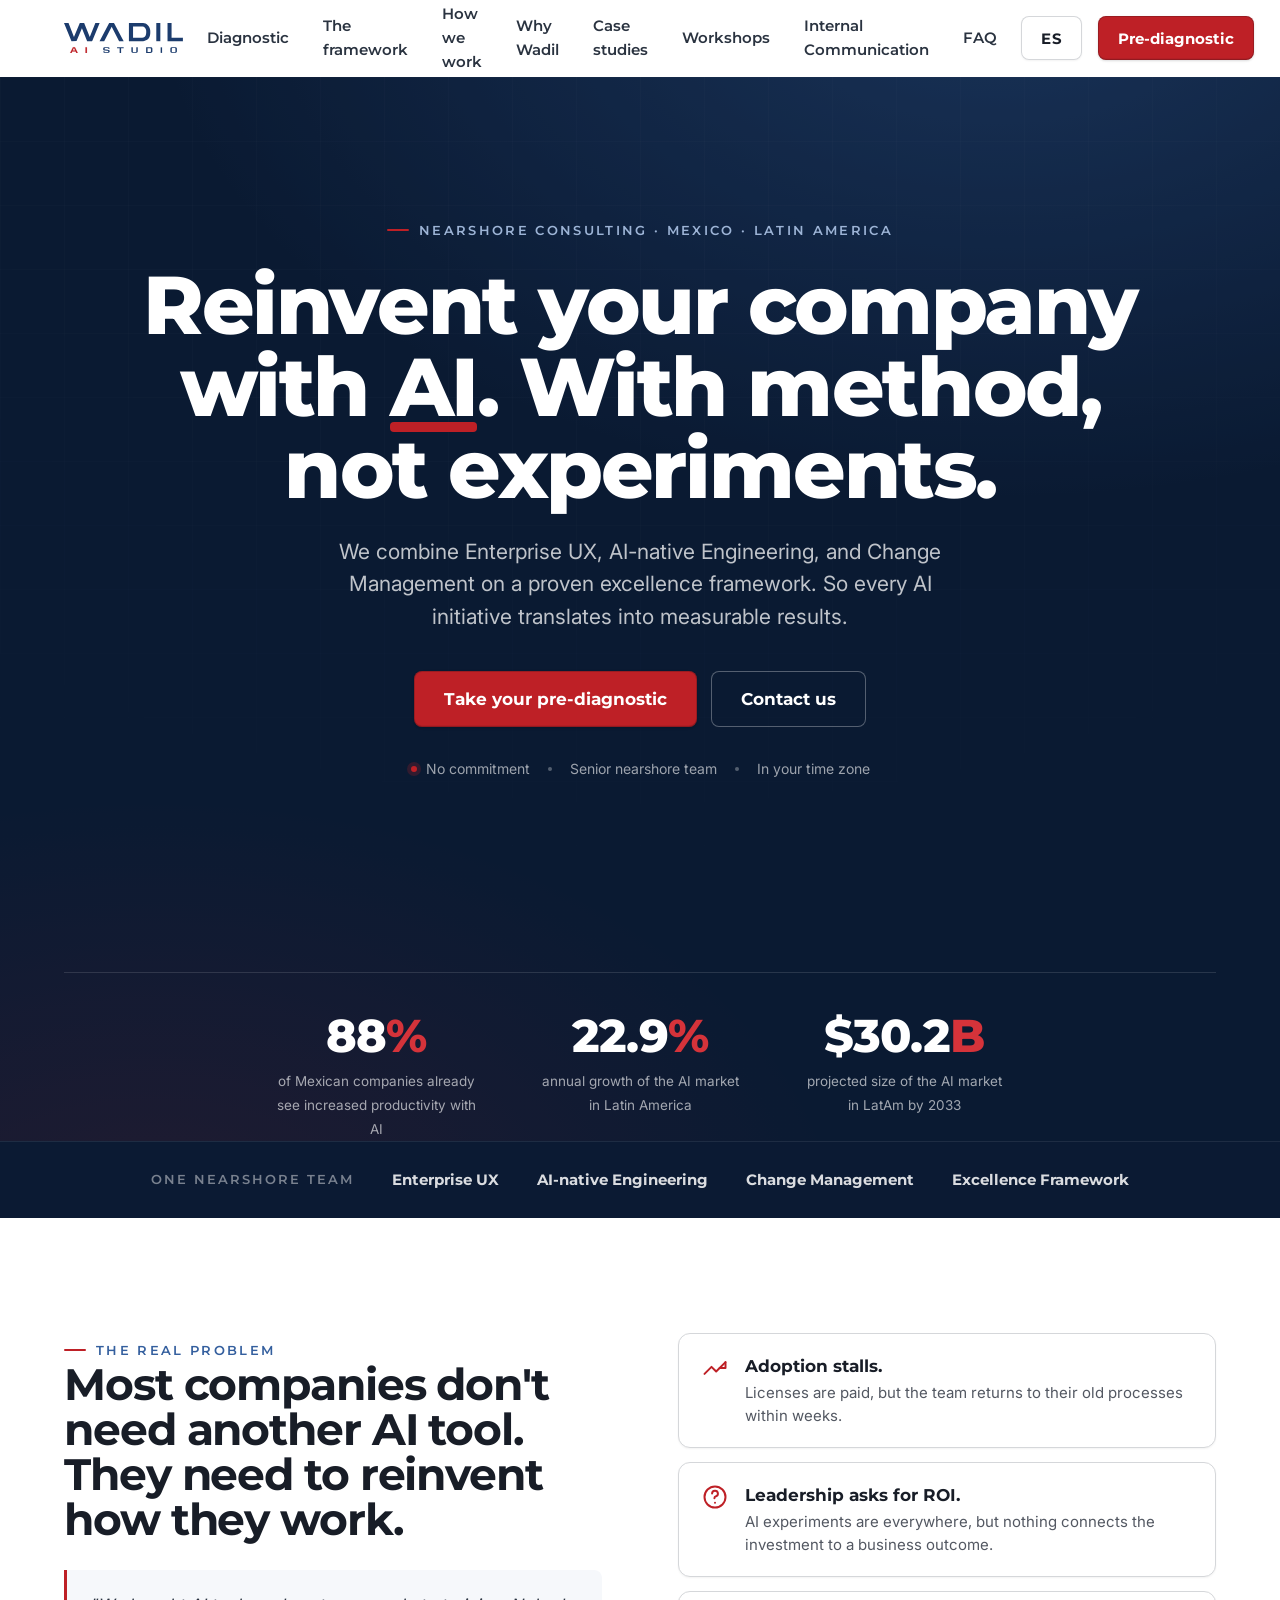
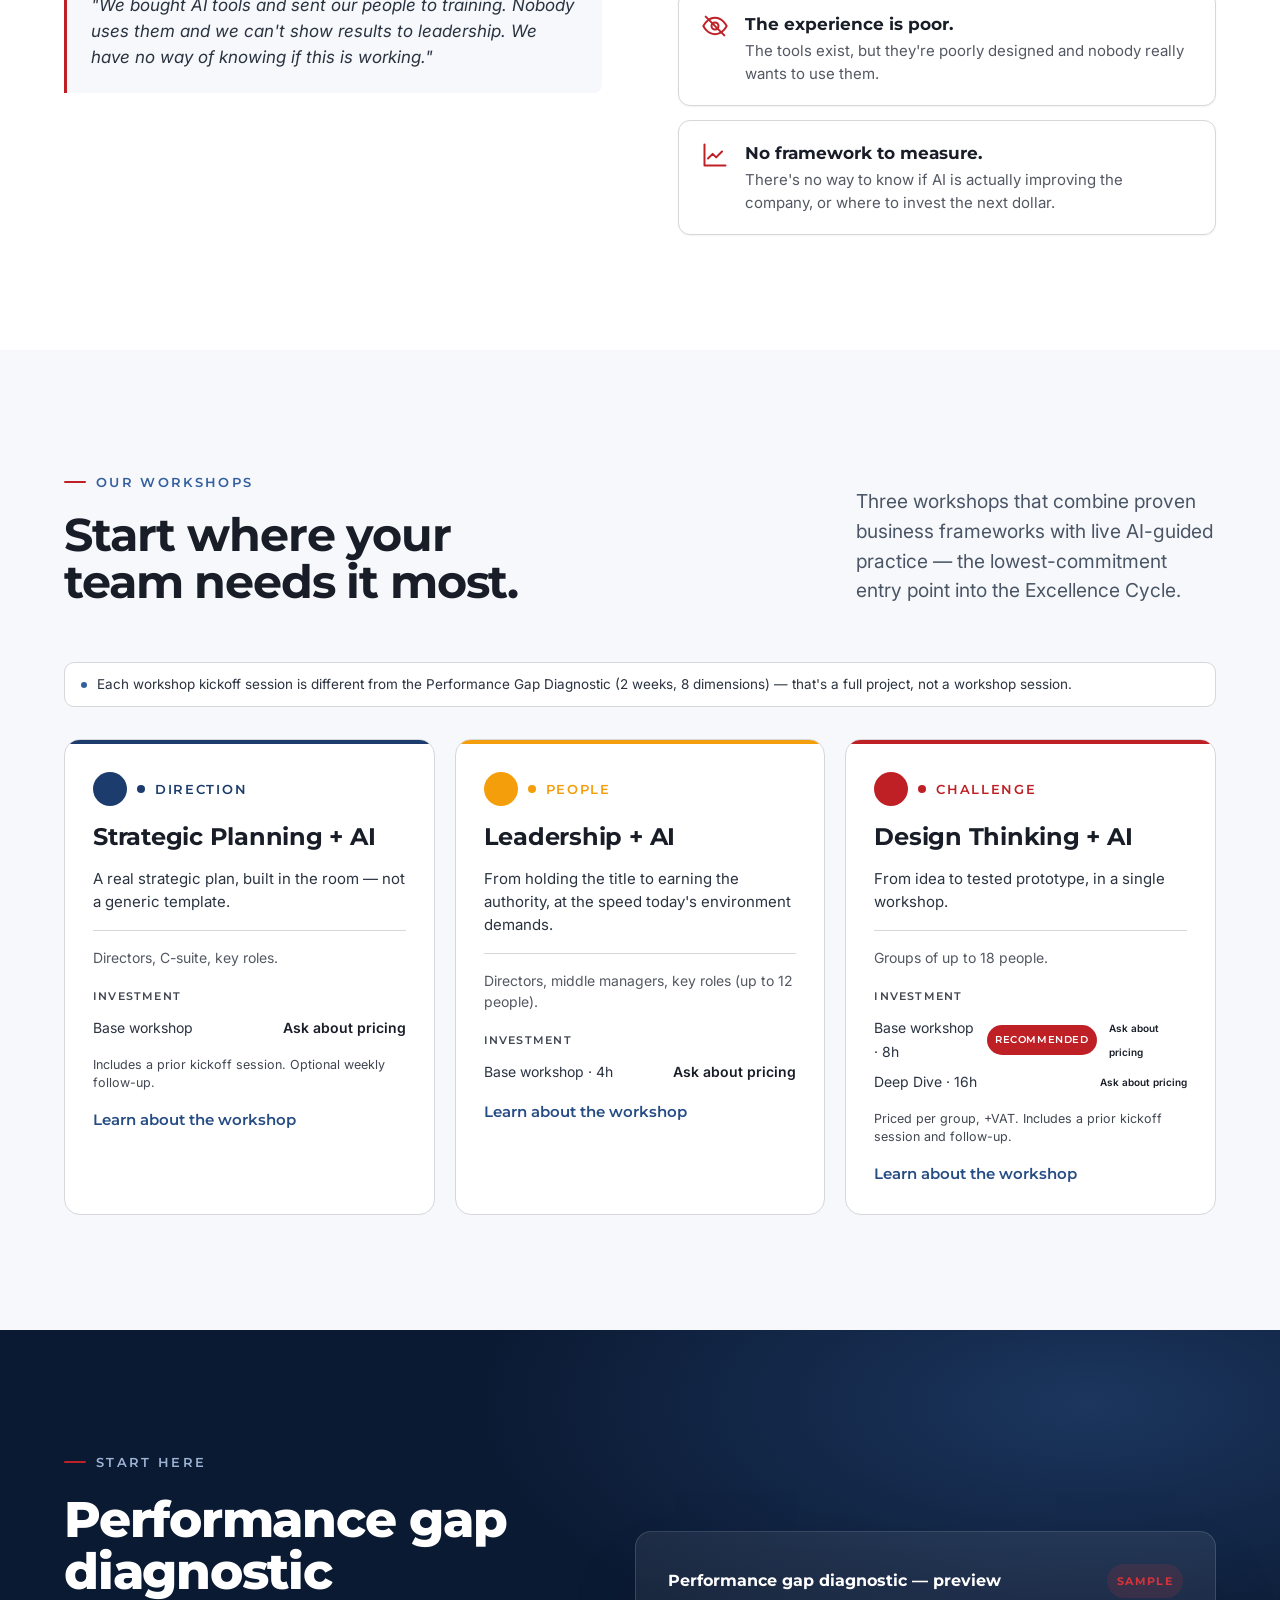
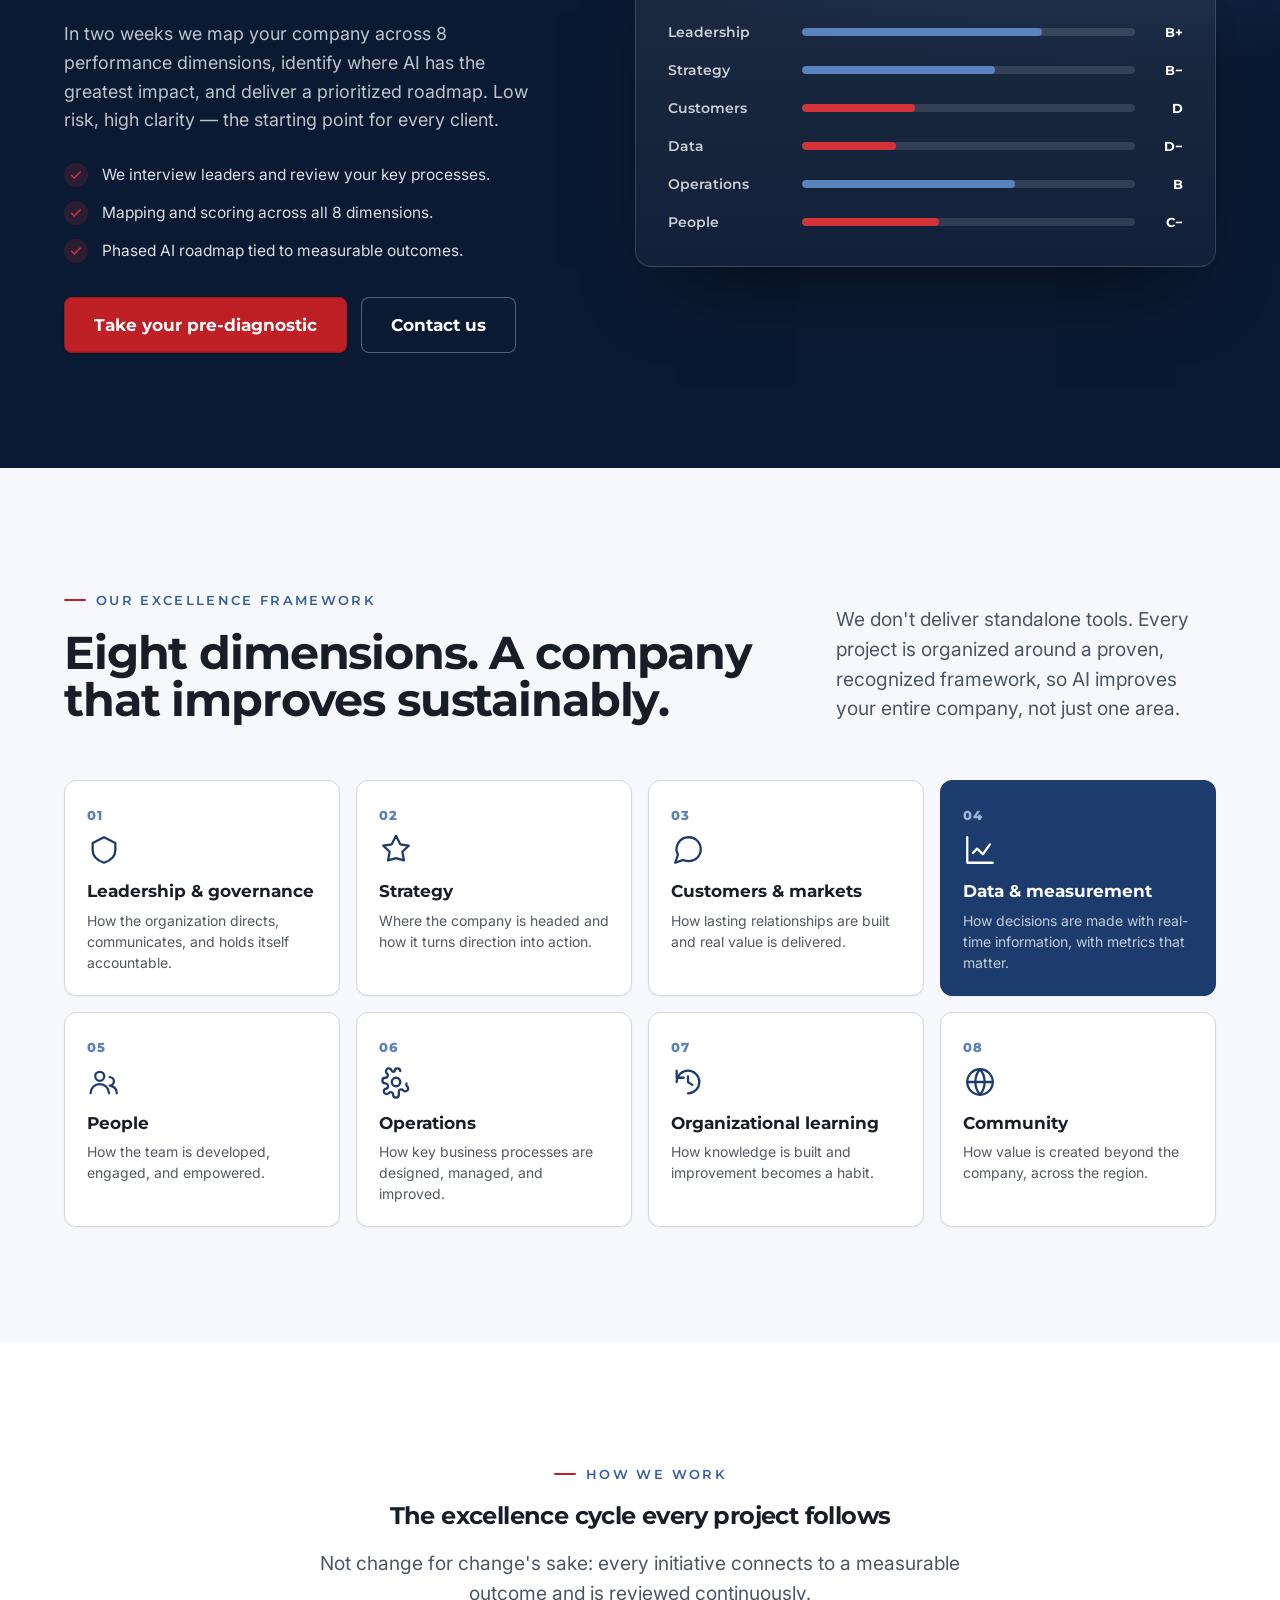
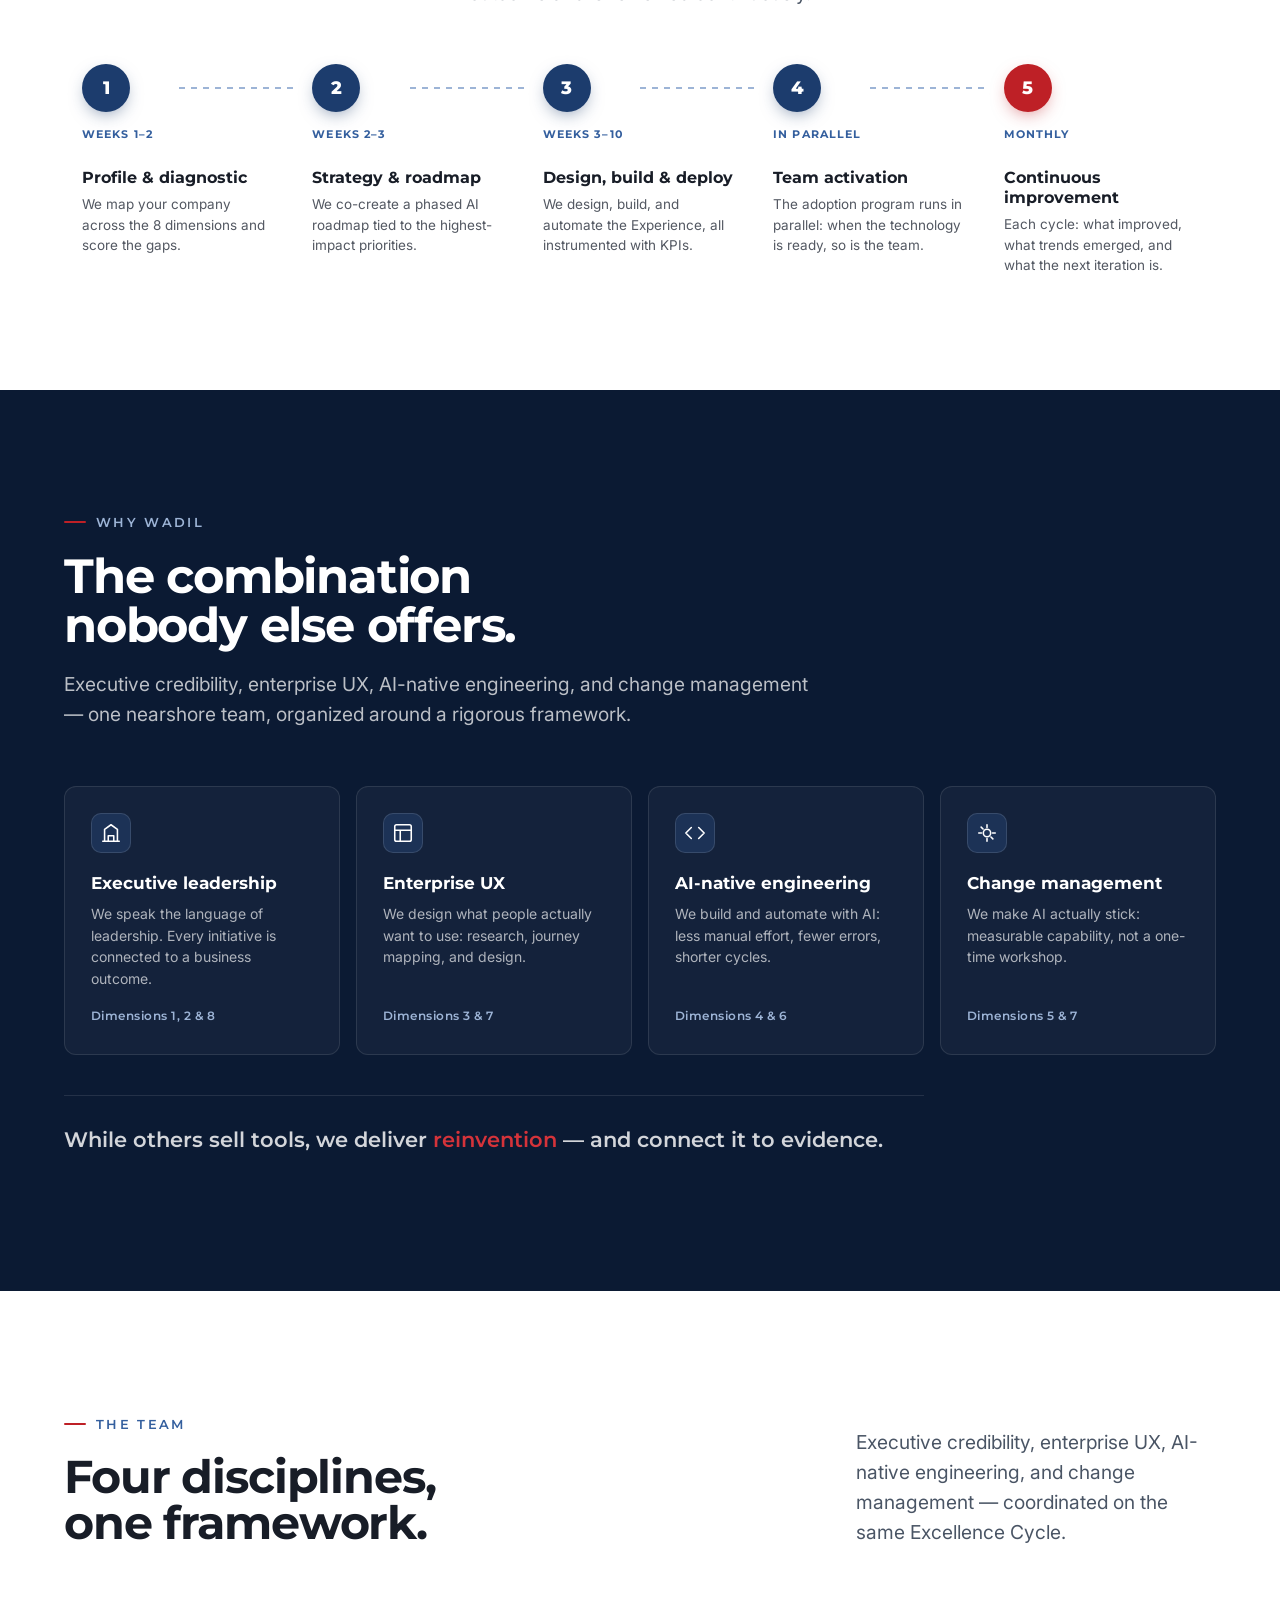
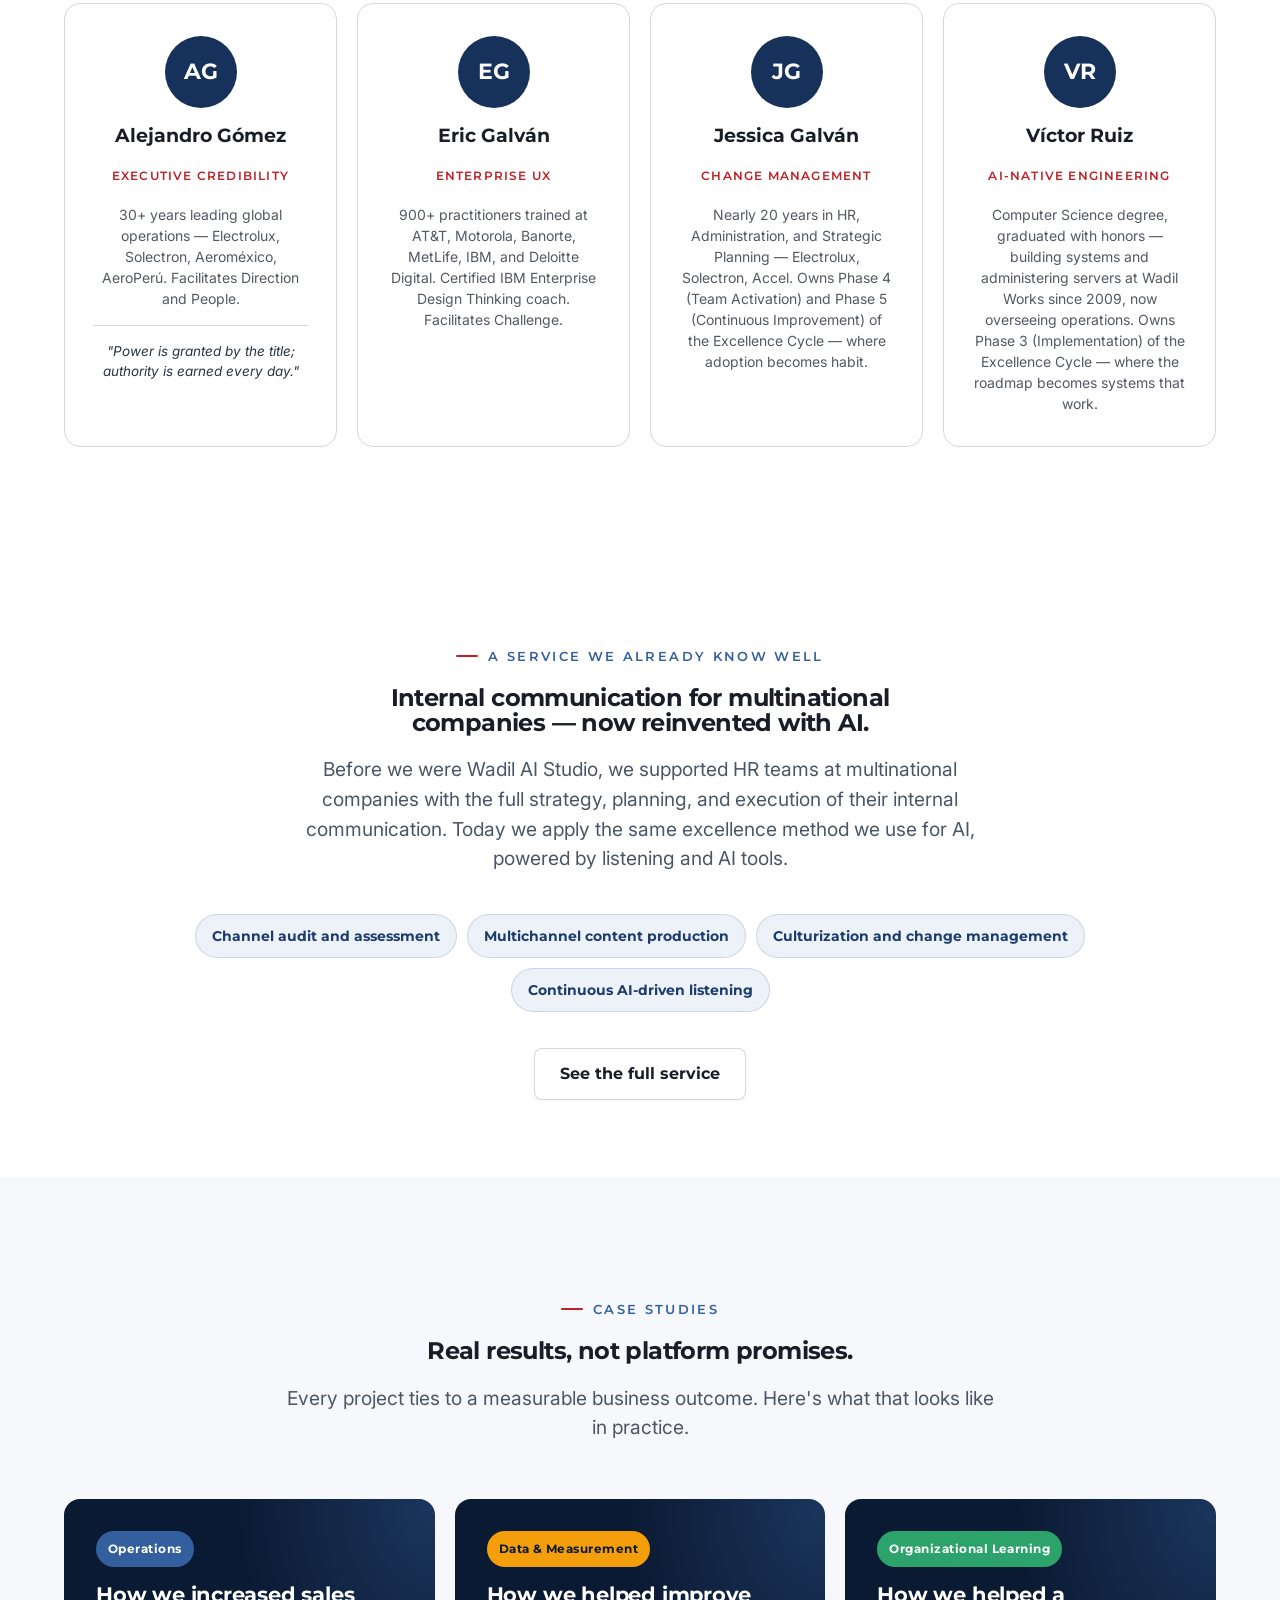
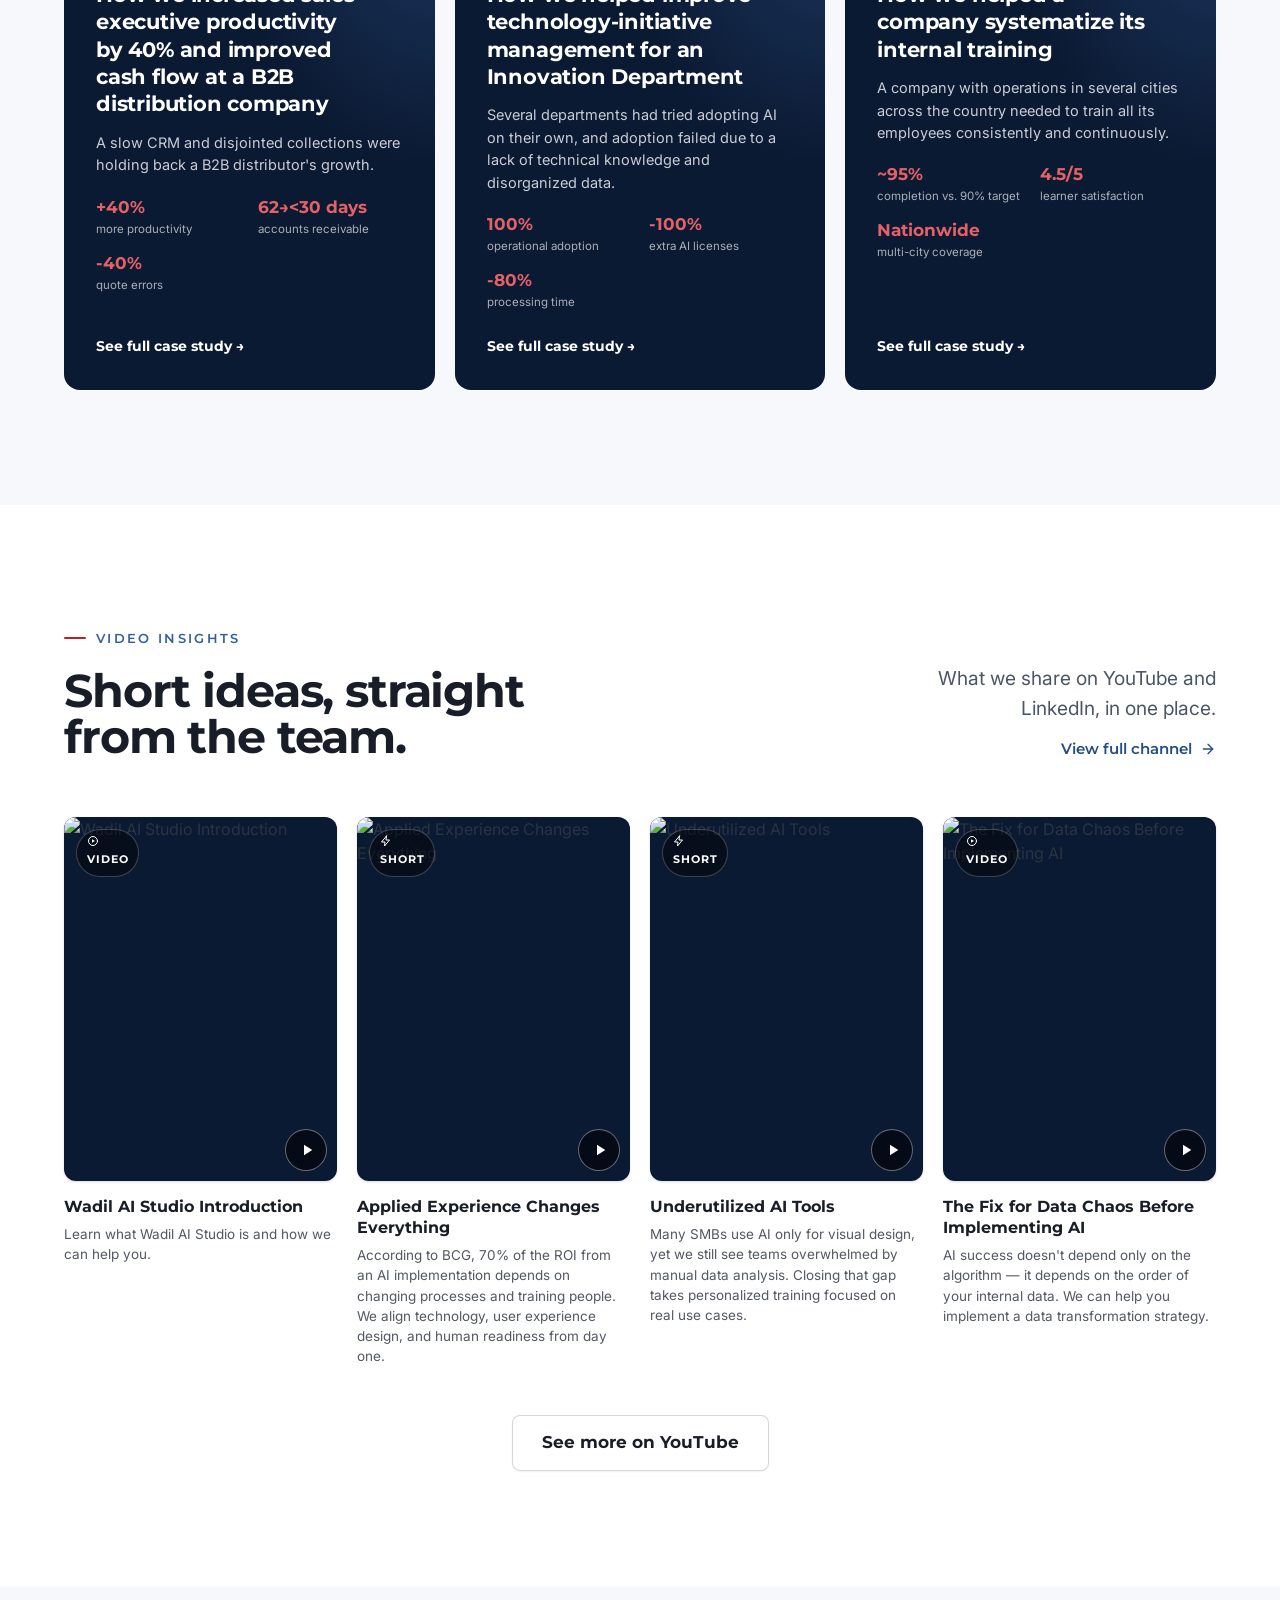
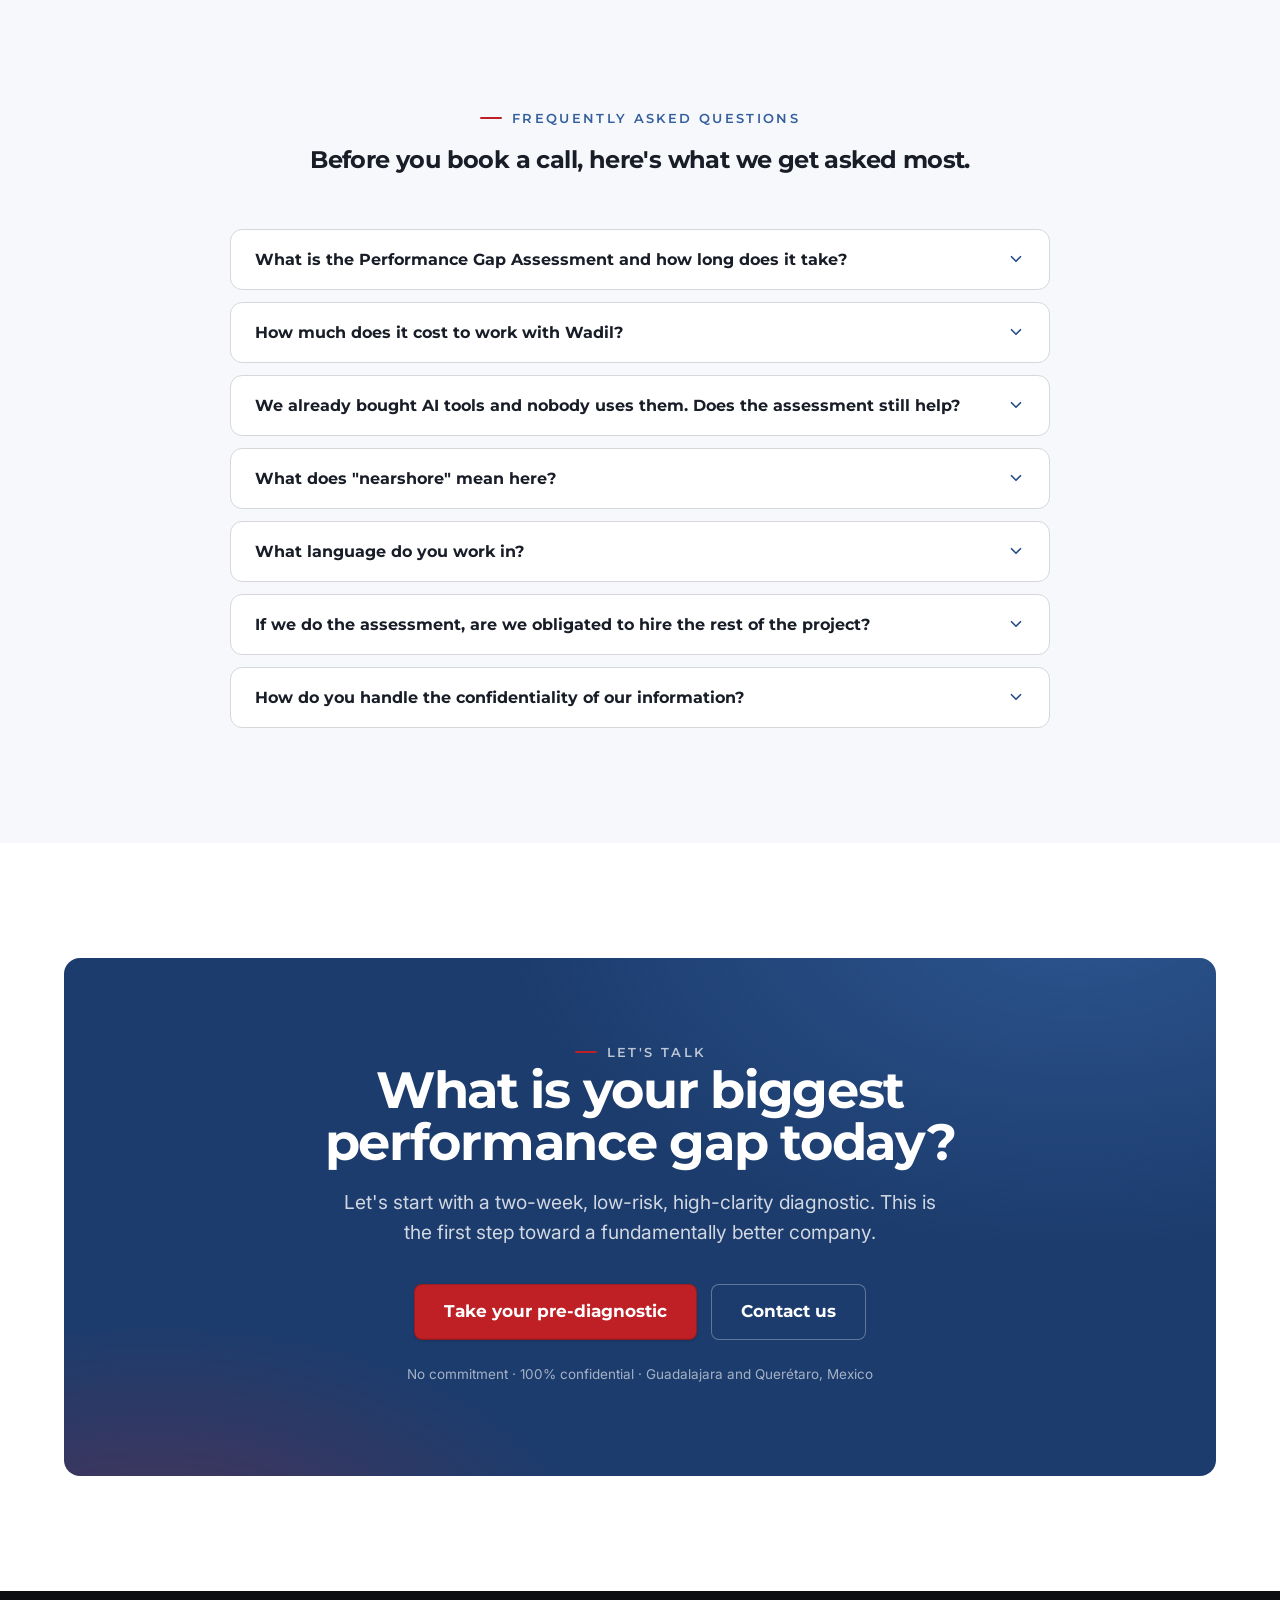
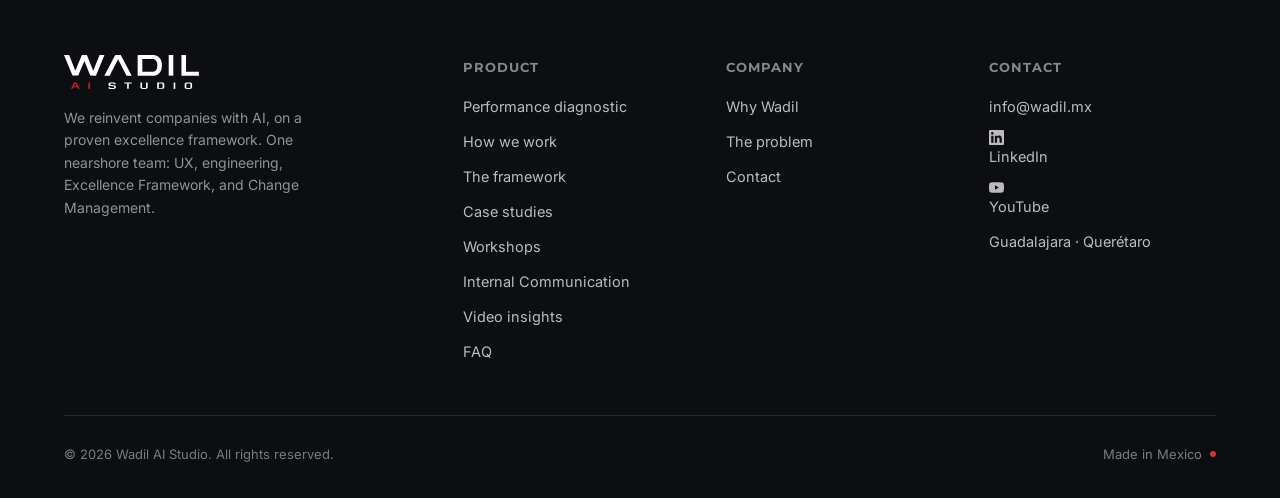
==== index.html @ 66d41e21 "Add mobile hamburger nav and shorten header CTA text The header nav had no fallback on narrow screen" ====
<!DOCTYPE html>
<html lang="es">
<head>
  <!-- Google tag (gtag.js) -->
  <script async src="https://www.googletagmanager.com/gtag/js?id=G-Z93RYTYT4D"></script>
  <script>
    window.dataLayer = window.dataLayer || [];
    function gtag(){dataLayer.push(arguments);}
    gtag('js', new Date());

    gtag('config', 'G-Z93RYTYT4D');
  </script>

  <meta charset="utf-8">
  <meta name="viewport" content="width=device-width, initial-scale=1">
  <title>Wadil AI Studio — Reinventa tu empresa con IA</title>
  <meta name="description" content="Consultoría de IA nearshore para México y Latinoamérica. Diagnóstico de brechas en 2 semanas, roadmap priorizado y adopción real. Con método, no experimentos.">
  <meta name="robots" content="index, follow">
  <meta name="facebook-domain-verification" content="eiyuz0i7gmkfkj9yl2uyjhrdt5ysyr" />
  <meta name="facebook-domain-verification" content="6q71zgucox0vgsv33e3bhpwzs52ygu" />

  <!-- Canonical & hreflang (ES primary; EN served via JS toggle on same URL) -->
  <link rel="canonical" href="https://www.wadilworks.com/">
  <link rel="alternate" hreflang="es-MX" href="https://www.wadilworks.com/">
  <link rel="alternate" hreflang="en" href="https://www.wadilworks.com/">
  <link rel="alternate" hreflang="x-default" href="https://www.wadilworks.com/">

  <!-- Open Graph -->
  <meta property="og:type" content="website">
  <meta property="og:url" content="https://www.wadilworks.com/">
  <meta property="og:site_name" content="Wadil AI Studio">
  <meta property="og:title" content="Wadil AI Studio — Reinventa tu empresa con IA">
  <meta property="og:description" content="Consultoría de IA nearshore para México y Latinoamérica. Diagnóstico de brechas en 2 semanas, roadmap priorizado y adopción real. Con método, no experimentos.">
  <meta property="og:image" content="https://www.wadilworks.com/assets/og-image.jpg">
  <meta property="og:image:width" content="1200">
  <meta property="og:image:height" content="630">
  <meta property="og:image:alt" content="Wadil AI Studio — Consultoría IA nearshore México y Latinoamérica">
  <meta property="og:locale" content="es_MX">
  <meta property="og:locale:alternate" content="en_US">

  <link rel="preconnect" href="https://fonts.googleapis.com">
  <link rel="preconnect" href="https://fonts.gstatic.com" crossorigin>
  <link href="https://fonts.googleapis.com/css2?family=Inter:wght@400;500;600&family=Montserrat:wght@600;700;800&display=swap" rel="stylesheet">
  <link rel="stylesheet" href="css/styles.css">

  <!-- Google Search Console verification — PENDIENTE_CODIGO_SEARCH_CONSOLE es placeholder, reemplazar con el código real -->
  <meta name="google-site-verification" content="PENDIENTE_CODIGO_SEARCH_CONSOLE" />

  <!-- Structured data (JSON-LD) — Organization -->
  <script type="application/ld+json">
  {
    "@context": "https://schema.org",
    "@type": "Organization",
    "name": "Wadil AI Studio",
    "url": "https://www.wadilworks.com",
    "logo": "https://www.wadilworks.com/assets/logo-header.svg",
    "sameAs": [
      "https://www.linkedin.com/company/wadil-ai-studio",
      "https://www.youtube.com/@wadilworks5678"
    ],
    "contactPoint": {
      "@type": "ContactPoint",
      "email": "info@wadil.mx",
      "areaServed": ["MX", "Latin America"],
      "availableLanguage": ["es", "en"]
    }
  }
  </script>

  <!-- Structured data (JSON-LD) — ProfessionalService -->
  <script type="application/ld+json">
  {
    "@context": "https://schema.org",
    "@type": "ProfessionalService",
    "name": "Wadil AI Studio",
    "description": "Consultoría de IA nearshore para México y Latinoamérica. Diagnóstico de brechas de desempeño, roadmap priorizado y adopción real.",
    "url": "https://www.wadilworks.com",
    "areaServed": ["México", "Latinoamérica"],
    "address": [
      { "@type": "PostalAddress", "addressLocality": "Guadalajara", "addressCountry": "MX" },
      { "@type": "PostalAddress", "addressLocality": "Querétaro", "addressCountry": "MX" }
    ]
  }
  </script>

  <!-- Structured data (JSON-LD) — FAQPage (texto exacto de la sección FAQ del sitio) -->
  <script type="application/ld+json">
  {
    "@context": "https://schema.org",
    "@type": "FAQPage",
    "mainEntity": [
      {
        "@type": "Question",
        "name": "¿Qué es el Diagnóstico de brechas de desempeño y cuánto dura?",
        "acceptedAnswer": {
          "@type": "Answer",
          "text": "Es un mapeo de tu empresa a lo largo de 8 dimensiones de desempeño, con entrevistas a líderes y revisión de procesos clave. Dura dos semanas y entrega un roadmap de IA priorizado, atado a resultados medibles. Es el punto de partida de cada proyecto."
        }
      },
      {
        "@type": "Question",
        "name": "¿Cuánto cuesta trabajar con Wadil?",
        "acceptedAnswer": {
          "@type": "Answer",
          "text": "Depende del alcance de cada empresa. El diagnóstico inicial es de bajo riesgo y su costo se cotiza tras conocer tu contexto. No hay planes genéricos: cada cotización se arma según las brechas encontradas y el tamaño del proyecto."
        }
      },
      {
        "@type": "Question",
        "name": "Ya compramos herramientas de IA y no las usa nadie. ¿Nos sirve igual el diagnóstico?",
        "acceptedAnswer": {
          "@type": "Answer",
          "text": "Sí — de hecho es el caso más común. El diagnóstico no empieza recomendando más herramientas: identifica por qué la adopción se estancó (diseño, procesos, gestión del cambio) y construye el roadmap sobre lo que ya tienes, no en paralelo a ello."
        }
      },
      {
        "@type": "Question",
        "name": "¿Qué significa \"nearshore\" en este caso?",
        "acceptedAnswer": {
          "@type": "Answer",
          "text": "Un equipo senior en tu misma zona horaria, con contexto de negocio mexicano y latinoamericano, sin la brecha de comunicación ni los costos de un equipo distribuido en otros husos horarios."
        }
      },
      {
        "@type": "Question",
        "name": "¿En qué idioma trabajan?",
        "acceptedAnswer": {
          "@type": "Answer",
          "text": "Español como idioma principal de trabajo con clientes en México y Latinoamérica. El equipo también opera en inglés cuando el proyecto lo requiere."
        }
      },
      {
        "@type": "Question",
        "name": "Si hacemos el diagnóstico, ¿estamos obligados a contratar el resto del proyecto?",
        "acceptedAnswer": {
          "@type": "Answer",
          "text": "No. El diagnóstico se entrega sin compromiso. Es una decisión informada antes de invertir en cualquier fase posterior — no un primer paso de un contrato mayor firmado de antemano."
        }
      },
      {
        "@type": "Question",
        "name": "¿Cómo manejan la confidencialidad de nuestra información?",
        "acceptedAnswer": {
          "@type": "Answer",
          "text": "Todo el proceso, desde el diagnóstico hasta la implementación, se trata como información 100% confidencial. Los detalles de acceso a datos y sistemas se acuerdan contigo antes de empezar cualquier fase."
        }
      }
    ]
  }
  </script>
</head>
<body>

<!-- ====================== HEADER ====================== -->
<header class="header" id="site-header">
  <div class="wrap header__inner">
    <a class="header__logo" href="#top" data-i18n-aria="nav.logo_aria" aria-label="Wadil AI Studio — inicio">
      <img src="assets/logo-header.svg" alt="Wadil AI Studio">
    </a>
    <nav class="nav">
      <a href="#diagnostico" data-i18n="nav.diagnostic">Diagnóstico</a>
      <a href="#marco"       data-i18n="nav.framework">El marco</a>
      <a href="#proceso"     data-i18n="nav.process">Cómo trabajamos</a>
      <a href="#porque"      data-i18n="nav.why">Por qué Wadil</a>
      <a href="#casos"       data-i18n="nav.casos">Casos</a>
      <a href="#talleres"     data-i18n="nav.talleres">Talleres</a>
      <a href="#comunicacion" data-i18n="nav.ci">Comunicación Interna</a>
      <a href="#faq"         data-i18n="nav.faq">FAQ</a>
    </nav>
    <div class="header__cta">
      <button id="lang-toggle" class="btn btn--outline lang-btn">EN</button>
      <a class="btn btn--red" href="https://dx-ai.wadil.mx" data-i18n="nav.cta">Pre-diagnóstico</a>
    </div>
    <button class="menu-btn" aria-label="Abrir menú" aria-expanded="false">
      <svg viewBox="0 0 24 24" fill="none" stroke="currentColor" stroke-width="2" stroke-linecap="round"><path d="M3 6h18M3 12h18M3 18h18"></path></svg>
    </button>
  </div>
</header>

<!-- ====================== HERO ====================== -->
<section class="hero hero--dark" id="top">
  <div class="hero__grid-lines"></div>
  <div class="hero__tint"></div>
  <div class="wrap">
    <div class="hero__inner">
      <div class="hero__eyebrow-wrap">
        <p class="eyebrow" data-i18n="hero.eyebrow">CONSULTORÍA NEARSHORE · MÉXICO · LATINOAMÉRICA</p>
      </div>
      <h1 class="hero__title" data-i18n-html="hero.title">Reinventa tu empresa con <span class="accent">IA</span>. Con método, no con experimentos.</h1>
      <p class="hero__sub" data-i18n="hero.sub">Unimos UX Empresarial, Ingeniería AI-native y Gestión del Cambio sobre un marco de excelencia probado. Para que cada iniciativa de IA se traduzca en resultados medibles.</p>
      <div class="hero__actions">
        <a class="btn btn--red btn--lg" href="https://dx-ai.wadil.mx" data-i18n="hero.cta_primary">Realiza tu pre-diagnóstico</a>
        <a class="btn btn--ghost-light btn--lg" href="https://wa.me/523334936789?text=Hola%20Wadil%2C%20me%20gustar%C3%ADa%20conocer%20m%C3%A1s%20sobre%20su%20consultor%C3%ADa%20de%20IA." target="_blank" rel="noopener" data-i18n="hero.cta_secondary">Contáctanos</a>
      </div>
      <div class="hero__trust">
        <span><i class="dot"></i> <span data-i18n="hero.trust_1">Sin compromiso</span></span>
        <i class="sep"></i>
        <span data-i18n="hero.trust_2">Equipo senior nearshore</span>
        <i class="sep"></i>
        <span data-i18n="hero.trust_3">En tu zona horaria</span>
      </div>
    </div>

    <!-- stat band — variante A -->
    <div class="hero__statband">
      <div class="hstat">
        <div class="hstat__n">88<span class="accent">%</span></div>
        <div class="hstat__l" data-i18n="hero.stat1_l">de las empresas mexicanas ya ven más productividad con IA</div>
      </div>
      <div class="hstat">
        <div class="hstat__n">22.9<span class="accent">%</span></div>
        <div class="hstat__l" data-i18n="hero.stat2_l">crecimiento anual del mercado de IA en Latinoamérica</div>
      </div>
      <div class="hstat">
        <div class="hstat__n">$30.2<span class="accent">B</span></div>
        <div class="hstat__l" data-i18n="hero.stat3_l">tamaño proyectado del mercado de IA en LatAm para 2033</div>
      </div>
    </div>
  </div>
</section>

<!-- ====================== PROOF STRIP ====================== -->
<div class="proof">
  <div class="wrap proof__inner">
    <span class="proof__label" data-i18n="proof.label">Un solo equipo nearshore</span>
    <span class="proof__item" data-i18n="proof.item1">UX Empresarial</span>
    <span class="proof__item" data-i18n="proof.item2">Ingeniería IA-nativa</span>
    <span class="proof__item" data-i18n="proof.item3">Gestión del Cambio</span>
    <span class="proof__item" data-i18n="proof.item4">Marco de Excelencia</span>
  </div>
</div>

<!-- ====================== PROBLEM ====================== -->
<section class="section problem" id="problema">
  <div class="wrap">
    <div class="problem__grid">
      <div class="problem__statement reveal">
        <p class="eyebrow" data-i18n="problem.eyebrow">El problema real</p>
        <h2 class="display" data-i18n="problem.title">La mayoría no necesita otra herramienta de IA. Necesita reinventar cómo trabaja.</h2>
        <p class="problem__quote" data-i18n="problem.quote">"Compramos herramientas de IA y mandamos a la gente a capacitarse. Nadie las usa y no podemos mostrar resultados a la dirección. No tenemos forma de saber si esto está funcionando."</p>
      </div>
      <ul class="painlist">
        <li class="pain reveal" data-d="1">
          <span class="pain__ico"><svg viewBox="0 0 24 24"><path d="M3 17l6-6 4 4 8-8"></path><path d="M21 7v5h-5"></path></svg></span>
          <div>
            <h4 data-i18n="problem.pain1_title">La adopción se estanca.</h4>
            <p  data-i18n="problem.pain1_body">Las licencias se pagan, pero el equipo regresa a sus viejos procesos a las pocas semanas.</p>
          </div>
        </li>
        <li class="pain reveal" data-d="2">
          <span class="pain__ico"><svg viewBox="0 0 24 24"><circle cx="12" cy="12" r="9"></circle><path d="M9.5 9a2.5 2.5 0 1 1 3 2.5c-.7.3-1 .8-1 1.5"></path><path d="M12 17h.01"></path></svg></span>
          <div>
            <h4 data-i18n="problem.pain2_title">La dirección pregunta por el ROI.</h4>
            <p  data-i18n="problem.pain2_body">Hay experimentos de IA por todos lados, pero nada que conecte la inversión con un resultado de negocio.</p>
          </div>
        </li>
        <li class="pain reveal" data-d="3">
          <span class="pain__ico"><svg viewBox="0 0 24 24"><path d="M2 12s3.5-7 10-7 10 7 10 7-3.5 7-10 7S2 12 2 12z"></path><circle cx="12" cy="12" r="3"></circle><path d="M4 4l16 16"></path></svg></span>
          <div>
            <h4 data-i18n="problem.pain3_title">La experiencia es pobre.</h4>
            <p  data-i18n="problem.pain3_body">Las herramientas existen, pero están mal diseñadas y nadie las quiere usar de verdad.</p>
          </div>
        </li>
        <li class="pain reveal" data-d="4">
          <span class="pain__ico"><svg viewBox="0 0 24 24"><path d="M3 3v18h18"></path><path d="M18 9l-5 5-3-3-4 4"></path></svg></span>
          <div>
            <h4 data-i18n="problem.pain4_title">Sin un marco para medir.</h4>
            <p  data-i18n="problem.pain4_body">No hay manera de saber si la IA realmente está mejorando la empresa, ni dónde invertir el siguiente peso.</p>
          </div>
        </li>
      </ul>
    </div>
  </div>
</section>

<!-- ====================== TALLERES ====================== -->
<section class="section talleres" id="talleres">
  <div class="wrap">
    <div class="fw__head">
      <div class="section-head reveal">
        <p class="eyebrow" data-i18n="home_talleres.eyebrow">NUESTROS TALLERES</p>
        <h2 class="display" data-i18n="home_talleres.title">Empieza por donde tu equipo más lo necesita.</h2>
      </div>
      <p class="lead reveal" data-d="1" style="max-width:360px" data-i18n="home_talleres.lead">Tres talleres de medio día que combinan marcos de negocio probados con práctica guiada por IA — la entrada de menor compromiso al Ciclo de Excelencia.</p>
    </div>
    <div class="talleres__note reveal">
      <i class="dot"></i>
      <span data-i18n="home_talleres.note">La sesión de arranque de cada taller es distinta al Diagnóstico de Brechas de Desempeño (2 semanas, 8 dimensiones) — ese es un proyecto completo, no una sesión de taller.</span>
    </div>
    <div class="talleres__grid">
      <a class="workshop-teaser reveal" href="taller-planeacion-estrategica.html" style="--pillar:var(--wad-navy-600)">
        <div class="workshop-teaser__stripe"></div>
        <div class="workshop-teaser__body">
          <div class="workshop-teaser__pillar"><span class="workshop-teaser__badge"></span><i class="dot"></i><span data-i18n="home_talleres.card1_pillar">RUMBO</span></div>
          <h3 class="workshop-teaser__title" data-i18n="home_talleres.card1_title">Planeación Estratégica + IA</h3>
          <p class="workshop-teaser__promise" data-i18n="home_talleres.card1_promise">Un plan estratégico real, construido en la sala — no una plantilla genérica.</p>
          <hr class="workshop-teaser__divider">
          <p class="workshop-teaser__meta" data-i18n="home_talleres.card1_meta">Directores, C-suite, puestos clave.</p>
          <div>
            <p class="workshop-teaser__pricing-label" data-i18n="workshop.pricing_label">INVERSIÓN</p>
            <div class="workshop-teaser__tier">
              <span class="workshop-teaser__tier-name" data-i18n="home_talleres.card1_tier_name">Taller base</span>
              <span class="workshop-teaser__tier-price" data-i18n="home_talleres.card1_tier_price">Pregunta por el costo</span>
            </div>
          </div>
          <p class="workshop-teaser__fine" data-i18n="home_talleres.card1_fine">Incluye sesión de arranque previa. Seguimiento semanal opcional.</p>
          <span class="link-arrow" data-i18n="home_talleres.cta">Conocer el taller<svg viewBox="0 0 24 24" fill="none" stroke="currentColor" stroke-width="2" stroke-linecap="round" stroke-linejoin="round"><path d="M5 12h14M13 6l6 6-6 6"></path></svg></span>
        </div>
      </a>
      <a class="workshop-teaser reveal" data-d="1" href="taller-liderazgo.html" style="--pillar:var(--wad-warning)">
        <div class="workshop-teaser__stripe"></div>
        <div class="workshop-teaser__body">
          <div class="workshop-teaser__pillar"><span class="workshop-teaser__badge"></span><i class="dot"></i><span data-i18n="home_talleres.card2_pillar">GENTE</span></div>
          <h3 class="workshop-teaser__title" data-i18n="home_talleres.card2_title">Liderazgo + IA</h3>
          <p class="workshop-teaser__promise" data-i18n="home_talleres.card2_promise">De tener el puesto a ganarte la autoridad, con la velocidad que exige hoy el entorno.</p>
          <hr class="workshop-teaser__divider">
          <p class="workshop-teaser__meta" data-i18n="home_talleres.card2_meta">Directores, mandos medios, puestos clave (hasta 12 personas).</p>
          <div>
            <p class="workshop-teaser__pricing-label" data-i18n="workshop.pricing_label">INVERSIÓN</p>
            <div class="workshop-teaser__tier">
              <span class="workshop-teaser__tier-name" data-i18n="home_talleres.card2_tier_name">Taller base · 4h</span>
              <span class="workshop-teaser__tier-price" data-i18n="home_talleres.card2_tier_price">Pregunta por el costo</span>
            </div>
          </div>
          <span class="link-arrow" data-i18n="home_talleres.cta">Conocer el taller<svg viewBox="0 0 24 24" fill="none" stroke="currentColor" stroke-width="2" stroke-linecap="round" stroke-linejoin="round"><path d="M5 12h14M13 6l6 6-6 6"></path></svg></span>
        </div>
      </a>
      <a class="workshop-teaser reveal" data-d="2" href="taller-design-thinking.html" style="--pillar:var(--accent)">
        <div class="workshop-teaser__stripe"></div>
        <div class="workshop-teaser__body">
          <div class="workshop-teaser__pillar"><span class="workshop-teaser__badge"></span><i class="dot"></i><span data-i18n="home_talleres.card3_pillar">RETO</span></div>
          <h3 class="workshop-teaser__title" data-i18n="home_talleres.card3_title">Design Thinking + IA</h3>
          <p class="workshop-teaser__promise" data-i18n="home_talleres.card3_promise">De la idea al prototipo probado, en un solo taller.</p>
          <hr class="workshop-teaser__divider">
          <p class="workshop-teaser__meta" data-i18n="home_talleres.card3_meta">Grupos de hasta 18 personas.</p>
          <div>
            <p class="workshop-teaser__pricing-label" data-i18n="workshop.pricing_label">INVERSIÓN</p>
            <div class="workshop-teaser__tier">
              <span class="workshop-teaser__tier-header">
                <span class="workshop-teaser__tier-name" data-i18n="home_talleres.card3_tier2_name">Taller base · 8h</span>
                <span class="workshop-teaser__recommended" data-i18n="home_talleres.card3_recommended">RECOMENDADO</span>
              </span>
              <span class="workshop-teaser__tier-price workshop-teaser__tier-price--sm" data-i18n="home_talleres.card3_tier2_price">Pregunta por el costo</span>
            </div>
            <div class="workshop-teaser__tier">
              <span class="workshop-teaser__tier-name" data-i18n="home_talleres.card3_tier3_name">Deep Dive · 16h</span>
              <span class="workshop-teaser__tier-price workshop-teaser__tier-price--sm" data-i18n="home_talleres.card3_tier3_price">Pregunta por el costo</span>
            </div>
          </div>
          <p class="workshop-teaser__fine" data-i18n="home_talleres.card3_fine">Precio por grupo, +IVA. Incluye sesión de arranque previa y seguimiento posterior.</p>
          <span class="link-arrow" data-i18n="home_talleres.cta">Conocer el taller<svg viewBox="0 0 24 24" fill="none" stroke="currentColor" stroke-width="2" stroke-linecap="round" stroke-linejoin="round"><path d="M5 12h14M13 6l6 6-6 6"></path></svg></span>
        </div>
      </a>
    </div>
  </div>
</section>

<!-- ====================== DIAGNOSTIC HOOK ====================== -->
<section class="section diag" id="diagnostico">
  <div class="diag__glow"></div>
  <div class="wrap">
    <div class="diag__inner">
      <div class="diag__copy reveal">
        <p class="eyebrow" data-i18n="diag.eyebrow">Empieza por aquí</p>
        <h2 class="diag__title" data-i18n="diag.title">Diagnóstico de brechas de desempeño</h2>
        <p class="diag__sub" data-i18n="diag.sub">En dos semanas mapeamos tu empresa a través de 8 dimensiones de desempeño, identificamos dónde la IA genera el mayor impacto y entregamos un roadmap priorizado. Bajo riesgo, alta claridad — el punto de partida de cada cliente.</p>
        <ul class="diag__points">
          <li>
            <span class="chk"><svg viewBox="0 0 24 24"><path d="M4 12l5 5L20 6"></path></svg></span>
            <span data-i18n="diag.point1">Entrevistamos a líderes y revisamos tus procesos clave.</span>
          </li>
          <li>
            <span class="chk"><svg viewBox="0 0 24 24"><path d="M4 12l5 5L20 6"></path></svg></span>
            <span data-i18n="diag.point2">Mapeo y puntuación a lo largo de las 8 dimensiones.</span>
          </li>
          <li>
            <span class="chk"><svg viewBox="0 0 24 24"><path d="M4 12l5 5L20 6"></path></svg></span>
            <span data-i18n="diag.point3">Roadmap de IA por fases, atado a resultados medibles.</span>
          </li>
        </ul>
        <div class="diag__actions">
          <a class="btn btn--red btn--lg" href="https://dx-ai.wadil.mx" data-i18n="diag.cta_primary">Realiza tu pre-diagnóstico</a>
          <a class="btn btn--ghost-light btn--lg" href="https://wa.me/523334936789?text=Hola%20Wadil%2C%20me%20gustar%C3%ADa%20conocer%20m%C3%A1s%20sobre%20su%20consultor%C3%ADa%20de%20IA." target="_blank" rel="noopener" data-i18n="diag.cta_secondary">Contáctanos</a>
        </div>
      </div>
      <div class="diag__visual reveal" data-d="1">
        <div class="scorecard">
          <div class="scorecard__head">
            <h5 data-i18n="diag.scorecard_title">Diagnóstico de brechas — vista previa</h5>
            <span class="scorecard__badge" data-i18n="diag.scorecard_badge">Muestra</span>
          </div>
          <div class="scorerow"><span class="scorerow__name" data-i18n="diag.score.dim1">Liderazgo</span>  <span class="scorerow__track"><i class="bar" style="width:72%;background:#5A82BC"></i></span><span class="scorerow__v">B+</span></div>
          <div class="scorerow"><span class="scorerow__name" data-i18n="diag.score.dim2">Estrategia</span> <span class="scorerow__track"><i class="bar" style="width:58%;background:#5A82BC"></i></span><span class="scorerow__v">B−</span></div>
          <div class="scorerow"><span class="scorerow__name" data-i18n="diag.score.dim3">Clientes</span>   <span class="scorerow__track"><i class="bar" style="width:34%;background:#D5333A"></i></span><span class="scorerow__v">D</span></div>
          <div class="scorerow"><span class="scorerow__name" data-i18n="diag.score.dim4">Datos</span>      <span class="scorerow__track"><i class="bar" style="width:28%;background:#D5333A"></i></span><span class="scorerow__v">D−</span></div>
          <div class="scorerow"><span class="scorerow__name" data-i18n="diag.score.dim5">Operaciones</span><span class="scorerow__track"><i class="bar" style="width:64%;background:#5A82BC"></i></span><span class="scorerow__v">B</span></div>
          <div class="scorerow"><span class="scorerow__name" data-i18n="diag.score.dim6">Personas</span>   <span class="scorerow__track"><i class="bar" style="width:41%;background:#D5333A"></i></span><span class="scorerow__v">C−</span></div>
        </div>
      </div>
    </div>
  </div>
</section>

<!-- ====================== FRAMEWORK ====================== -->
<section class="section fw" id="marco">
  <div class="wrap">
    <div class="fw__head">
      <div class="section-head reveal">
        <p class="eyebrow" data-i18n="fw.eyebrow">Nuestro marco de excelencia</p>
        <h2 class="display" data-i18n="fw.title">Ocho dimensiones. Una empresa que mejora de forma sostenida.</h2>
      </div>
      <p class="lead reveal" data-d="1" style="max-width:380px" data-i18n="fw.lead">No entregamos herramientas sueltas. Cada proyecto se organiza sobre un marco probado y reconocido, para que la IA mejore tu empresa completa, no solo un área.</p>
    </div>
    <div class="fw__grid">
      <article class="dim reveal">
        <div class="dim__n">01</div>
        <span class="dim__ico"><svg viewBox="0 0 24 24"><path d="M12 3l8 4v5c0 5-3.5 7.5-8 9-4.5-1.5-8-4-8-9V7l8-4z"></path></svg></span>
        <h4 data-i18n="fw.dim1_title">Liderazgo y gobierno</h4>
        <p  data-i18n="fw.dim1_body">Cómo se dirige, se comunica y se rinde cuentas en toda la organización.</p>
      </article>
      <article class="dim reveal" data-d="1">
        <div class="dim__n">02</div>
        <span class="dim__ico"><svg viewBox="0 0 24 24"><path d="M12 2l3 6 6 .9-4.5 4.3 1.1 6.1L12 17.8 6.4 19.3 7.5 13.2 3 8.9 9 8z"></path></svg></span>
        <h4 data-i18n="fw.dim2_title">Estrategia</h4>
        <p  data-i18n="fw.dim2_body">Hacia dónde va la empresa y cómo convierte esa dirección en acción.</p>
      </article>
      <article class="dim reveal" data-d="2">
        <div class="dim__n">03</div>
        <span class="dim__ico"><svg viewBox="0 0 24 24"><path d="M21 11.5a8.4 8.4 0 0 1-8.5 8.4 8.4 8.4 0 0 1-3.8-.9L3 21l1.9-5.7A8.4 8.4 0 0 1 12.5 3 8.4 8.4 0 0 1 21 11.5z"></path></svg></span>
        <h4 data-i18n="fw.dim3_title">Clientes y mercados</h4>
        <p  data-i18n="fw.dim3_body">Cómo se construyen relaciones duraderas y se entrega valor real.</p>
      </article>
      <article class="dim dim--feat reveal" data-d="3">
        <div class="dim__n">04</div>
        <span class="dim__ico"><svg viewBox="0 0 24 24"><path d="M3 3v18h18"></path><path d="M7 14l3-3 4 4 5-7"></path></svg></span>
        <h4 data-i18n="fw.dim4_title">Datos y medición</h4>
        <p  data-i18n="fw.dim4_body">Cómo se decide con información en tiempo real, con métricas que importan.</p>
      </article>
      <article class="dim reveal">
        <div class="dim__n">05</div>
        <span class="dim__ico"><svg viewBox="0 0 24 24"><circle cx="9" cy="8" r="3.2"></circle><path d="M2.5 20a6.5 6.5 0 0 1 13 0"></path><path d="M16 8.5a3 3 0 0 1 0 6M21 20a5.5 5.5 0 0 0-4-5.3"></path></svg></span>
        <h4 data-i18n="fw.dim5_title">Personas</h4>
        <p  data-i18n="fw.dim5_body">Cómo se desarrolla, se involucra y se potencia al equipo.</p>
      </article>
      <article class="dim reveal" data-d="1">
        <div class="dim__n">06</div>
        <span class="dim__ico"><svg viewBox="0 0 24 24"><circle cx="12" cy="12" r="3"></circle><path d="M19.4 13a1.7 1.7 0 0 0 .3 1.9l.1.1a2 2 0 1 1-2.8 2.8l-.1-.1a1.7 1.7 0 0 0-2.9 1.2V21a2 2 0 1 1-4 0v-.2a1.7 1.7 0 0 0-2.9-1.2l-.1.1a2 2 0 1 1-2.8-2.8l.1-.1A1.7 1.7 0 0 0 4.6 13H4.4a2 2 0 1 1 0-4h.2a1.7 1.7 0 0 0 1.2-2.9l-.1-.1a2 2 0 1 1 2.8-2.8l.1.1A1.7 1.7 0 0 0 11 4.6V4.4a2 2 0 1 1 4 0"></path></svg></span>
        <h4 data-i18n="fw.dim6_title">Operaciones</h4>
        <p  data-i18n="fw.dim6_body">Cómo se diseñan, gestionan y mejoran los procesos clave del negocio.</p>
      </article>
      <article class="dim reveal" data-d="2">
        <div class="dim__n">07</div>
        <span class="dim__ico"><svg viewBox="0 0 24 24"><path d="M12 20a8 8 0 1 0-8-8"></path><path d="M4 4v5h5"></path><path d="M12 8v4l3 2"></path></svg></span>
        <h4 data-i18n="fw.dim7_title">Aprendizaje organizacional</h4>
        <p  data-i18n="fw.dim7_body">Cómo se construye conocimiento y la mejora se vuelve un hábito.</p>
      </article>
      <article class="dim reveal" data-d="3">
        <div class="dim__n">08</div>
        <span class="dim__ico"><svg viewBox="0 0 24 24"><circle cx="12" cy="12" r="9"></circle><path d="M3 12h18M12 3a14 14 0 0 1 0 18M12 3a14 14 0 0 0 0 18"></path></svg></span>
        <h4 data-i18n="fw.dim8_title">Comunidad</h4>
        <p  data-i18n="fw.dim8_body">Cómo se genera valor más allá de la empresa, en toda la región.</p>
      </article>
    </div>
  </div>
</section>

<!-- ====================== PROCESS / CYCLE ====================== -->
<section class="section cycle" id="proceso">
  <div class="wrap">
    <div class="section-head center reveal">
      <p class="eyebrow eyebrow--center" data-i18n="cycle.eyebrow">Cómo trabajamos</p>
      <h2 class="display" data-i18n="cycle.title">El ciclo de excelencia que sigue cada proyecto</h2>
      <p class="lead" data-i18n="cycle.lead">No es cambio por moda: cada iniciativa se conecta con un resultado medible y se revisa de forma continua.</p>
    </div>
    <div class="cycle__grid">
      <div class="cstep reveal">
        <div class="cstep__num">1</div>
        <span class="cstep__when" data-i18n="cycle.step1_when">Semanas 1–2</span>
        <h4 data-i18n="cycle.step1_title">Perfil y diagnóstico</h4>
        <p  data-i18n="cycle.step1_body">Mapeamos tu empresa a lo largo de las 8 dimensiones y puntuamos las brechas.</p>
      </div>
      <div class="cstep reveal" data-d="1">
        <div class="cstep__num">2</div>
        <span class="cstep__when" data-i18n="cycle.step2_when">Semanas 2–3</span>
        <h4 data-i18n="cycle.step2_title">Estrategia y roadmap</h4>
        <p  data-i18n="cycle.step2_body">Co-creamos un roadmap de IA por fases, atado a las prioridades de mayor impacto.</p>
      </div>
      <div class="cstep reveal" data-d="2">
        <div class="cstep__num">3</div>
        <span class="cstep__when" data-i18n="cycle.step3_when">Semanas 3–10</span>
        <h4 data-i18n="cycle.step3_title">Diseño, build y deploy</h4>
        <p  data-i18n="cycle.step3_body">Diseñamos, construimos y automatizamos la Experiencia, todo instrumentado con KPIs.</p>
      </div>
      <div class="cstep reveal" data-d="3">
        <div class="cstep__num">4</div>
        <span class="cstep__when" data-i18n="cycle.step4_when">En paralelo</span>
        <h4 data-i18n="cycle.step4_title">Activación del equipo</h4>
        <p  data-i18n="cycle.step4_body">El programa de adopción corre en paralelo: cuando la tecnología está lista, la gente también.</p>
      </div>
      <div class="cstep reveal" data-d="4">
        <div class="cstep__num">5</div>
        <span class="cstep__when" data-i18n="cycle.step5_when">Mensual</span>
        <h4 data-i18n="cycle.step5_title">Mejora continua</h4>
        <p  data-i18n="cycle.step5_body">Cada ciclo: qué mejoró, qué tendencia hay y cuál es la siguiente iteración.</p>
      </div>
    </div>
  </div>
</section>

<!-- ====================== DIFFERENTIATOR ====================== -->
<section class="section diff" id="porque">
  <div class="wrap">
    <div class="diff__head reveal">
      <p class="eyebrow" data-i18n="diff.eyebrow">Por qué Wadil</p>
      <h2 class="display" data-i18n="diff.title">La combinación que nadie más ofrece.</h2>
      <p class="lead" data-i18n="diff.lead">Credibilidad ejecutiva, UX empresarial, ingeniería IA-nativa y gestión del cambio — en un solo equipo nearshore, organizado sobre un marco riguroso.</p>
    </div>
    <div class="diff__grid">
      <article class="cap reveal">
        <span class="cap__ico"><svg viewBox="0 0 24 24"><path d="M3 21h18"></path><path d="M5 21V8l7-5 7 5v13"></path><path d="M9 21v-6h6v6"></path></svg></span>
        <h4 data-i18n="diff.cap1_title">Liderazgo ejecutivo</h4>
        <p  data-i18n="diff.cap1_body">Hablamos el idioma de la dirección. Cada iniciativa se conecta con un resultado de negocio.</p>
        <span class="cap__tag" data-i18n="diff.cap1_tag">Dimensiones 1, 2 y 8</span>
      </article>
      <article class="cap reveal" data-d="1">
        <span class="cap__ico"><svg viewBox="0 0 24 24"><rect x="3" y="3" width="18" height="18" rx="2"></rect><path d="M3 9h18M9 21V9"></path></svg></span>
        <h4 data-i18n="diff.cap2_title">UX empresarial</h4>
        <p  data-i18n="diff.cap2_body">Diseñamos lo que la gente realmente quiere usar: investigación, journey mapping y diseño.</p>
        <span class="cap__tag" data-i18n="diff.cap2_tag">Dimensiones 3 y 7</span>
      </article>
      <article class="cap reveal" data-d="2">
        <span class="cap__ico"><svg viewBox="0 0 24 24"><path d="M16 18l6-6-6-6M8 6l-6 6 6 6"></path></svg></span>
        <h4 data-i18n="diff.cap3_title">Ingeniería IA-nativa</h4>
        <p  data-i18n="diff.cap3_body">Construimos y automatizamos con IA: menos esfuerzo manual, menos errores, ciclos más cortos.</p>
        <span class="cap__tag" data-i18n="diff.cap3_tag">Dimensiones 4 y 6</span>
      </article>
      <article class="cap reveal" data-d="3">
        <span class="cap__ico"><svg viewBox="0 0 24 24"><path d="M12 3v3M12 18v3M3 12h3M18 12h3"></path><circle cx="12" cy="12" r="4"></circle><path d="M5.6 5.6l2.1 2.1M16.3 16.3l2.1 2.1"></path></svg></span>
        <h4 data-i18n="diff.cap4_title">Gestión del cambio</h4>
        <p  data-i18n="diff.cap4_body">Hacemos que la IA realmente se adopte: capacidad medible, no un taller de una sola vez.</p>
        <span class="cap__tag" data-i18n="diff.cap4_tag">Dimensiones 5 y 7</span>
      </article>
    </div>
    <p class="diff__line reveal" data-i18n-html="diff.tagline">Mientras otros venden herramientas, nosotros entregamos <span class="accent">reinvención</span> — y la conectamos con evidencia.</p>
  </div>
</section>

<!-- ====================== EQUIPO ====================== -->
<section class="section equipo" id="equipo">
  <div class="wrap">
    <div class="fw__head">
      <div class="section-head reveal">
        <p class="eyebrow" data-i18n="home_equipo.eyebrow">EL EQUIPO</p>
        <h2 class="display" data-i18n="home_equipo.title">Cuatro disciplinas, un solo marco.</h2>
      </div>
      <p class="lead reveal" data-d="1" style="max-width:360px" data-i18n="home_equipo.lead">Credibilidad ejecutiva, UX empresarial, ingeniería IA-nativa y gestión del cambio — coordinados sobre el mismo Ciclo de Excelencia.</p>
    </div>
    <div class="team-grid">
      <div class="team-bio reveal">
        <div class="team-bio__avatar" data-i18n="home_equipo.m1_initials">AG</div>
        <p class="team-bio__name" data-i18n="home_equipo.m1_name">Alejandro Gómez</p>
        <p class="team-bio__role" data-i18n="home_equipo.m1_role">CREDIBILIDAD EJECUTIVA</p>
        <p class="team-bio__bio" data-i18n="home_equipo.m1_bio">30+ años dirigiendo operaciones globales — Electrolux, Solectron, Aeroméxico, AeroPerú. Facilita Rumbo y Gente.</p>
        <hr class="team-bio__divider">
        <p class="team-bio__quote" data-i18n="home_equipo.m1_quote">"El poder se otorga por el puesto; la autoridad se gana todos los días."</p>
      </div>
      <div class="team-bio reveal" data-d="1">
        <div class="team-bio__avatar" data-i18n="home_equipo.m2_initials">EG</div>
        <p class="team-bio__name" data-i18n="home_equipo.m2_name">Eric Galván</p>
        <p class="team-bio__role" data-i18n="home_equipo.m2_role">UX EMPRESARIAL</p>
        <p class="team-bio__bio" data-i18n="home_equipo.m2_bio">+900 practicantes formados en AT&amp;T, Motorola, Banorte, MetLife, IBM y Deloitte Digital. Coach certificado de IBM Enterprise Design Thinking. Facilita Reto.</p>
      </div>
      <div class="team-bio reveal" data-d="2">
        <div class="team-bio__avatar" data-i18n="home_equipo.m3_initials">JG</div>
        <p class="team-bio__name" data-i18n="home_equipo.m3_name">Jessica Galván</p>
        <p class="team-bio__role" data-i18n="home_equipo.m3_role">GESTIÓN DEL CAMBIO</p>
        <p class="team-bio__bio" data-i18n="home_equipo.m3_bio">Casi 20 años en RH, Administración y Planeación Estratégica — Electrolux, Solectron, Accel. Dueña de la Fase 4 (Activación del equipo) y Fase 5 (Mejora continua) del Ciclo de Excelencia — donde la adopción se vuelve hábito.</p>
      </div>
      <div class="team-bio reveal" data-d="3">
        <div class="team-bio__avatar" data-i18n="home_equipo.m4_initials">VR</div>
        <p class="team-bio__name" data-i18n="home_equipo.m4_name">Víctor Ruiz</p>
        <p class="team-bio__role" data-i18n="home_equipo.m4_role">INGENIERÍA IA-NATIVA</p>
        <p class="team-bio__bio" data-i18n="home_equipo.m4_bio">Lic. en Informática, graduado con honores — desarrollo de sistemas y administración de servidores en Wadil Works desde 2009, hoy supervisando las operaciones. Dueño de la Fase 3 (Implementación) del Ciclo de Excelencia — donde el roadmap se convierte en sistemas que funcionan.</p>
      </div>
    </div>
  </div>
</section>

<!-- ====================== COMUNICACIÓN INTERNA (resumen) ====================== -->
<section class="section section--tight" id="comunicacion">
  <div class="wrap">
    <div class="section-head center reveal">
      <p class="eyebrow eyebrow--center" data-i18n="home_comunicacion.eyebrow">Un servicio que ya conocemos bien</p>
      <h2 class="display" data-i18n="home_comunicacion.title">Comunicación interna para empresas transnacionales — ahora reinventada con IA.</h2>
      <p class="lead" data-i18n="home_comunicacion.lead">Antes de ser Wadil AI Studio, apoyamos a áreas de RH de empresas transnacionales con la estrategia, planeación y ejecución completa de su comunicación interna. Hoy aplicamos el mismo método de excelencia que usamos en IA, potenciado con herramientas de escucha e IA.</p>
    </div>

    <div class="ci-chips reveal" data-d="1">
      <span class="ci-chip" data-i18n="home_comunicacion.chip1">Auditoría y diagnóstico de canales</span>
      <span class="ci-chip" data-i18n="home_comunicacion.chip2">Producción de contenido multicanal</span>
      <span class="ci-chip" data-i18n="home_comunicacion.chip3">Culturización y gestión del cambio</span>
      <span class="ci-chip" data-i18n="home_comunicacion.chip4">Escucha continua con IA</span>
    </div>

    <div class="center reveal" data-d="2" style="margin-top: 36px;">
      <a class="btn btn--outline" href="comunicacion-interna.html" data-i18n="home_comunicacion.button">Conoce el servicio completo</a>
    </div>
  </div>
</section>

<!-- ====================== CASOS DE ESTUDIO ====================== -->
<section class="section cases" id="casos">
  <div class="wrap">
    <div class="section-head center reveal">
      <p class="eyebrow eyebrow--center" data-i18n="casos.eyebrow">Casos de estudio</p>
      <h2 class="display" data-i18n="casos.title">Resultados reales, no promesas de plataforma.</h2>
      <p class="lead" data-i18n="casos.lead">Cada proyecto se conecta con un resultado de negocio medible. Así se ve en la práctica.</p>
    </div>

    <div class="cases__grid" id="casesGrid"></div>
  </div>
</section>

<!-- ====================== CASE MODAL ====================== -->
<div class="case-modal" id="caseModal" role="dialog" aria-modal="true" aria-hidden="true" aria-labelledby="caseModalTitle">
  <div class="case-modal__backdrop" data-case-close></div>
  <div class="case-modal__panel">
    <button type="button" class="case-modal__close" data-case-close data-i18n-aria="casos.modal_close_aria" aria-label="Cerrar">&times;</button>
    <div class="case-modal__body">
      <span class="case-card__pill" id="caseModalPill"></span>
      <h3 class="case-modal__title" id="caseModalTitle"></h3>
      <div class="case-modal__section">
        <h5 data-i18n="casos.modal_context_label">Contexto y Desafío</h5>
        <p id="caseModalContext"></p>
      </div>
      <div class="case-modal__section">
        <h5 data-i18n="casos.modal_solution_label">La Solución</h5>
        <p id="caseModalSolution"></p>
      </div>
      <div class="case-modal__section">
        <h5 data-i18n="casos.modal_results_label">Resultados</h5>
        <p id="caseModalResults"></p>
      </div>
      <p class="case-modal__cta" id="caseModalCta"></p>
    </div>
  </div>
</div>

<!-- ====================== INSIGHTS EN VIDEO ====================== -->
<section class="section videos" id="insights">
  <div class="wrap">
    <div class="fw__head videos__head reveal">
      <div class="section-head">
        <p class="eyebrow" data-i18n="insights.eyebrow">Insights en video</p>
        <h2 class="display" data-i18n="insights.title">Ideas cortas, directo del equipo.</h2>
      </div>
      <div class="videos__head-right">
        <p class="lead" style="max-width:320px" data-i18n="insights.lead">Lo que compartimos en YouTube y LinkedIn, en un solo lugar.</p>
        <a class="link-arrow" href="https://www.youtube.com/@wadilworks5678" target="_blank" rel="noopener">
          <span data-i18n="insights.view_channel">Ver canal completo</span>
          <svg width="16" height="16" viewBox="0 0 24 24" fill="none" stroke="currentColor" stroke-width="2" stroke-linecap="round" stroke-linejoin="round" aria-hidden="true"><line x1="5" y1="12" x2="19" y2="12"></line><polyline points="12 5 19 12 12 19"></polyline></svg>
        </a>
      </div>
    </div>

    <div class="videos__grid" id="videosGrid"></div>

    <div class="videos__cta">
      <a class="btn btn--outline btn--lg" href="https://www.youtube.com/@wadilworks5678" target="_blank" rel="noopener" data-i18n="insights.cta_more">Ver más en YouTube</a>
    </div>
  </div>
</section>

<!-- ====================== VIDEO MODAL ====================== -->
<div class="video-modal" id="videoModal" role="dialog" aria-modal="true" aria-hidden="true">
  <div class="video-modal__backdrop" data-video-close></div>
  <div class="video-modal__panel">
    <button type="button" class="video-modal__close" data-video-close data-i18n-aria="insights.modal_close_aria" aria-label="Cerrar">&times;</button>
    <div class="video-modal__frame" id="videoModalFrame"><svg width="30" height="30" viewBox="0 0 24 24" fill="rgba(255,255,255,.7)"><path d="M8 5v14l11-7z"></path></svg></div>
    <h3 class="video-modal__title"></h3>
  </div>
</div>

<!-- ====================== FAQ ====================== -->
<section class="section faq" id="faq">
  <div class="wrap">
    <div class="section-head center reveal">
      <p class="eyebrow eyebrow--center" data-i18n="faq.eyebrow">Preguntas frecuentes</p>
      <h2 class="display" data-i18n="faq.title">Antes de agendar, esto es lo que más nos preguntan.</h2>
    </div>

    <div class="faq__list reveal" data-d="1">
      <div class="faq__item">
        <button type="button" class="faq__q" aria-expanded="false">
          <span data-i18n="faq.q1_q">¿Qué es el Diagnóstico de brechas de desempeño y cuánto dura?</span>
          <svg class="faq__chev" width="18" height="18" viewBox="0 0 24 24" fill="none" stroke="currentColor" stroke-width="2.2" stroke-linecap="round" stroke-linejoin="round" aria-hidden="true"><path d="M6 9l6 6 6-6"></path></svg>
        </button>
        <div class="faq__a"><div><p data-i18n="faq.q1_a">Es un mapeo de tu empresa a lo largo de 8 dimensiones de desempeño, con entrevistas a líderes y revisión de procesos clave. Dura dos semanas y entrega un roadmap de IA priorizado, atado a resultados medibles. Es el punto de partida de cada proyecto.</p></div></div>
      </div>

      <div class="faq__item">
        <button type="button" class="faq__q" aria-expanded="false">
          <span data-i18n="faq.q2_q">¿Cuánto cuesta trabajar con Wadil?</span>
          <svg class="faq__chev" width="18" height="18" viewBox="0 0 24 24" fill="none" stroke="currentColor" stroke-width="2.2" stroke-linecap="round" stroke-linejoin="round" aria-hidden="true"><path d="M6 9l6 6 6-6"></path></svg>
        </button>
        <div class="faq__a"><div><p data-i18n="faq.q2_a">Depende del alcance de cada empresa. El diagnóstico inicial es de bajo riesgo y su costo se cotiza tras conocer tu contexto. No hay planes genéricos: cada cotización se arma según las brechas encontradas y el tamaño del proyecto.</p></div></div>
      </div>

      <div class="faq__item">
        <button type="button" class="faq__q" aria-expanded="false">
          <span data-i18n="faq.q3_q">Ya compramos herramientas de IA y no las usa nadie. ¿Nos sirve igual el diagnóstico?</span>
          <svg class="faq__chev" width="18" height="18" viewBox="0 0 24 24" fill="none" stroke="currentColor" stroke-width="2.2" stroke-linecap="round" stroke-linejoin="round" aria-hidden="true"><path d="M6 9l6 6 6-6"></path></svg>
        </button>
        <div class="faq__a"><div><p data-i18n="faq.q3_a">Sí — de hecho es el caso más común. El diagnóstico no empieza recomendando más herramientas: identifica por qué la adopción se estancó (diseño, procesos, gestión del cambio) y construye el roadmap sobre lo que ya tienes, no en paralelo a ello.</p></div></div>
      </div>

      <div class="faq__item">
        <button type="button" class="faq__q" aria-expanded="false">
          <span data-i18n="faq.q4_q">¿Qué significa "nearshore" en este caso?</span>
          <svg class="faq__chev" width="18" height="18" viewBox="0 0 24 24" fill="none" stroke="currentColor" stroke-width="2.2" stroke-linecap="round" stroke-linejoin="round" aria-hidden="true"><path d="M6 9l6 6 6-6"></path></svg>
        </button>
        <div class="faq__a"><div><p data-i18n="faq.q4_a">Un equipo senior en tu misma zona horaria, con contexto de negocio mexicano y latinoamericano, sin la brecha de comunicación ni los costos de un equipo distribuido en otros husos horarios.</p></div></div>
      </div>

      <div class="faq__item">
        <button type="button" class="faq__q" aria-expanded="false">
          <span data-i18n="faq.q5_q">¿En qué idioma trabajan?</span>
          <svg class="faq__chev" width="18" height="18" viewBox="0 0 24 24" fill="none" stroke="currentColor" stroke-width="2.2" stroke-linecap="round" stroke-linejoin="round" aria-hidden="true"><path d="M6 9l6 6 6-6"></path></svg>
        </button>
        <div class="faq__a"><div><p data-i18n="faq.q5_a">Español como idioma principal de trabajo con clientes en México y Latinoamérica. El equipo también opera en inglés cuando el proyecto lo requiere.</p></div></div>
      </div>

      <div class="faq__item">
        <button type="button" class="faq__q" aria-expanded="false">
          <span data-i18n="faq.q6_q">Si hacemos el diagnóstico, ¿estamos obligados a contratar el resto del proyecto?</span>
          <svg class="faq__chev" width="18" height="18" viewBox="0 0 24 24" fill="none" stroke="currentColor" stroke-width="2.2" stroke-linecap="round" stroke-linejoin="round" aria-hidden="true"><path d="M6 9l6 6 6-6"></path></svg>
        </button>
        <div class="faq__a"><div><p data-i18n="faq.q6_a">No. El diagnóstico se entrega sin compromiso. Es una decisión informada antes de invertir en cualquier fase posterior — no un primer paso de un contrato mayor firmado de antemano.</p></div></div>
      </div>

      <div class="faq__item">
        <button type="button" class="faq__q" aria-expanded="false">
          <span data-i18n="faq.q7_q">¿Cómo manejan la confidencialidad de nuestra información?</span>
          <svg class="faq__chev" width="18" height="18" viewBox="0 0 24 24" fill="none" stroke="currentColor" stroke-width="2.2" stroke-linecap="round" stroke-linejoin="round" aria-hidden="true"><path d="M6 9l6 6 6-6"></path></svg>
        </button>
        <div class="faq__a"><div><p data-i18n="faq.q7_a">Todo el proceso, desde el diagnóstico hasta la implementación, se trata como información 100% confidencial. Los detalles de acceso a datos y sistemas se acuerdan contigo antes de empezar cualquier fase.</p></div></div>
      </div>
    </div>
  </div>
</section>

<!-- ====================== FINAL CTA ====================== -->
<section class="section cta" id="contacto">
  <div class="wrap">
    <div class="cta__panel reveal">
      <p class="eyebrow eyebrow--center" style="color:rgba(255,255,255,.7)" data-i18n="cta.eyebrow">Conversemos</p>
      <h2 class="display" data-i18n="cta.title">¿Cuál es tu mayor brecha de desempeño hoy?</h2>
      <p class="lead" data-i18n="cta.lead">Empecemos con un diagnóstico de dos semanas de bajo riesgo y alta claridad. Este es el primer paso hacia una empresa fundamentalmente mejor.</p>
      <div class="cta__actions">
        <a class="btn btn--red btn--lg" href="https://dx-ai.wadil.mx" data-i18n="cta.cta_primary">Realiza tu pre-diagnóstico</a>
        <a class="btn btn--ghost-light btn--lg" href="https://wa.me/523334936789?text=Hola%20Wadil%2C%20me%20gustar%C3%ADa%20conocer%20m%C3%A1s%20sobre%20su%20consultor%C3%ADa%20de%20IA." target="_blank" rel="noopener" data-i18n="cta.cta_secondary">Contáctanos</a>
      </div>
      <p class="cta__fine" data-i18n="cta.fine">Sin compromiso · 100% confidencial · Guadalajara y Querétaro, México</p>
    </div>
  </div>
</section>

<!-- ====================== FOOTER ====================== -->
<footer class="footer">
  <div class="wrap">
    <div class="footer__top">
      <div class="footer__brand">
        <img src="assets/logo-footer.svg" alt="Wadil AI Studio" style="height:34px">
        <p data-i18n="footer.brand_p">Reinventamos empresas con IA, sobre un marco de excelencia probado. Un solo equipo nearshore: UX, ingeniería, Marco de Excelencia y Gestión del Cambio.</p>
      </div>
      <div class="footer__col">
        <h6 data-i18n="footer.col1_title">Producto</h6>
        <a href="#diagnostico" data-i18n="footer.col1_link1">Diagnóstico de brechas</a>
        <a href="#proceso"     data-i18n="footer.col1_link2">Cómo trabajamos</a>
        <a href="#marco"       data-i18n="footer.col1_link3">El marco</a>
        <a href="#casos"       data-i18n="footer.col1_link4">Casos de estudio</a>
        <a href="#talleres"     data-i18n="footer.col1_talleres">Talleres</a>
        <a href="#comunicacion" data-i18n="footer.col1_ci">Comunicación Interna</a>
        <a href="#insights"    data-i18n="footer.col1_link5">Insights en video</a>
        <a href="#faq"         data-i18n="footer.col1_link6">Preguntas frecuentes</a>
      </div>
      <div class="footer__col">
        <h6 data-i18n="footer.col2_title">Empresa</h6>
        <a href="#porque"  data-i18n="footer.col2_link1">Por qué Wadil</a>
        <a href="#problema" data-i18n="footer.col2_link2">El problema</a>
        <a href="https://wa.me/523334936789?text=Hola%20Wadil%2C%20me%20gustar%C3%ADa%20conocer%20m%C3%A1s%20sobre%20su%20consultor%C3%ADa%20de%20IA." target="_blank" rel="noopener" data-i18n="footer.col2_link3">Contacto</a>
      </div>
      <div class="footer__col">
        <h6 data-i18n="footer.col3_title">Contacto</h6>
        <a href="mailto:info@wadil.mx">info@wadil.mx</a>
        <a href="https://www.linkedin.com/company/wadil-ai-studio" target="_blank" rel="noopener noreferrer" class="footer__social">
          <svg xmlns="http://www.w3.org/2000/svg" width="15" height="15" viewBox="0 0 24 24" fill="currentColor" aria-hidden="true"><path d="M20.447 20.452h-3.554v-5.569c0-1.328-.027-3.037-1.852-3.037-1.853 0-2.136 1.445-2.136 2.939v5.667H9.351V9h3.414v1.561h.046c.477-.9 1.637-1.85 3.37-1.85 3.601 0 4.267 2.37 4.267 5.455v6.286zM5.337 7.433c-1.144 0-2.063-.926-2.063-2.065 0-1.138.92-2.063 2.063-2.063 1.14 0 2.064.925 2.064 2.063 0 1.139-.925 2.065-2.064 2.065zm1.782 13.019H3.555V9h3.564v11.452zM22.225 0H1.771C.792 0 0 .774 0 1.729v20.542C0 23.227.792 24 1.771 24h20.451C23.2 24 24 23.227 24 22.271V1.729C24 .774 23.2 0 22.222 0h.003z"/></svg>
          <span data-i18n="footer.col3_link2">LinkedIn</span>
        </a>
        <a href="https://www.youtube.com/@wadilworks5678" target="_blank" rel="noopener noreferrer" class="footer__social">
          <svg xmlns="http://www.w3.org/2000/svg" width="15" height="15" viewBox="0 0 24 24" fill="currentColor" aria-hidden="true"><path d="M23.498 6.186a3.016 3.016 0 0 0-2.122-2.136C19.505 3.545 12 3.545 12 3.545s-7.505 0-9.377.505A3.017 3.017 0 0 0 .502 6.186C0 8.07 0 12 0 12s0 3.93.502 5.814a3.016 3.016 0 0 0 2.122 2.136c1.871.505 9.376.505 9.376.505s7.505 0 9.377-.505a3.015 3.015 0 0 0 2.122-2.136C24 15.93 24 12 24 12s0-3.93-.502-5.814zM9.545 15.568V8.432L15.818 12l-6.273 3.568z"/></svg>
          <span data-i18n="footer.col3_link3">YouTube</span>
        </a>
        <p data-i18n="footer.col3_city">Guadalajara · Querétaro</p>
      </div>
    </div>
    <div class="footer__bottom">
      <p data-i18n="footer.copyright">© 2026 Wadil AI Studio. Todos los derechos reservados.</p>
      <p class="footer__loc"><span data-i18n="footer.madein">Hecho en México</span> <i class="dot"></i></p>
    </div>
  </div>
</footer>

<script src="js/i18n.js"></script>
<script src="js/main.js"></script>
<script defer src="https://cdnjs.cloudflare.com/ajax/libs/three.js/r134/three.min.js"></script>
<script defer src="https://cdnjs.cloudflare.com/ajax/libs/vanta/0.5.24/vanta.waves.min.js"></script>
<script defer src="js/vanta-hero.js"></script>
</body>
</html>
---- css/styles.css ----
/* ============================================================
   Wadil AI Studio — Design system tokens
   ============================================================ */
:root {
  /* ── Brand: navy ladder ── */
  --wad-navy-900: rgb(11, 26, 51);
  --wad-navy-800: rgb(17, 37, 69);
  --wad-navy-700: rgb(22, 49, 90);
  --wad-navy-600: rgb(28, 60, 109);
  --wad-navy-500: rgb(38, 76, 132);
  --wad-navy-400: rgb(52, 95, 158);
  --wad-navy-300: rgb(90, 130, 188);
  --wad-navy-200: rgb(157, 180, 214);
  --wad-navy-100: rgb(216, 225, 239);
  --wad-navy-050: rgb(237, 241, 248);

  /* ── Accent: signal red ── */
  --wad-red-700:  rgb(140, 23, 28);
  --wad-red-600:  rgb(190, 32, 38);
  --wad-red-500:  rgb(213, 51, 58);
  --wad-red-400:  rgb(227, 97, 103);
  --wad-red-100:  rgb(250, 227, 228);

  /* ── Neutrals ── */
  --wad-ink-900: rgb(12, 14, 18);
  --wad-ink-800: rgb(24, 29, 39);
  --wad-ink-700: rgb(34, 38, 47);
  --wad-ink-600: rgb(42, 51, 64);
  --wad-ink-500: rgb(70, 76, 93);
  --wad-ink-400: rgb(83, 88, 98);
  --wad-ink-300: rgb(106, 114, 130);
  --wad-ink-200: rgb(148, 151, 156);
  --wad-ink-100: rgb(213, 215, 218);
  --wad-ink-050: rgb(233, 234, 236);

  --wad-slate-700: rgb(65, 70, 81);
  --wad-slate-500: rgb(74, 85, 101);
  --wad-slate-300: rgb(107, 117, 136);

  /* ── Surfaces ── */
  --wad-bg:          rgb(255, 255, 255);
  --wad-bg-soft:     rgb(246, 248, 251);
  --wad-bg-elevated: rgb(255, 255, 255);
  --wad-bg-muted:    rgb(241, 243, 246);
  --wad-bg-dark:     var(--wad-navy-900);

  /* ── Semantic ── */
  --wad-link:          var(--wad-navy-400);
  --wad-link-hover:    var(--wad-navy-700);
  --wad-focus-ring:    rgba(38, 76, 132, 0.35);
  --wad-success:       rgb(43, 163, 107);
  --wad-warning:       rgb(245, 158, 11);
  --wad-danger:        rgb(213, 51, 58);
  --wad-info:          var(--wad-navy-400);
  --wad-border-subtle: var(--wad-ink-100);
  --wad-border-soft:   var(--wad-ink-050);

  /* ── Shadows ── */
  --wad-shadow-xs: 0px 1px 2px 0px rgba(10, 13, 18, 0.05);
  --wad-shadow-sm: 0px 1px 2px 0px rgba(10, 13, 18, 0.05), 0px 1px 3px 0px rgba(10, 13, 18, 0.10);
  --wad-shadow-md: 0px 2px 4px -2px rgba(10, 13, 18, 0.06), 0px 4px 8px -2px rgba(10, 13, 18, 0.10);
  --wad-shadow-lg: 0px 4px 6px -4px rgba(0, 0, 0, 0.10), 0px 12px 16px -4px rgba(10, 13, 18, 0.08);
  --wad-shadow-xl: 0px 8px 8px -4px rgba(10, 13, 18, 0.03), 0px 20px 24px -4px rgba(10, 13, 18, 0.08);
  --wad-btn-ring:  inset 0px -2px 0px 0px rgba(10, 13, 18, 0.06), inset 0px 0px 0px 1px rgba(10, 13, 18, 0.20);

  /* ── Radii ── */
  --wad-radius-xs:   4px;
  --wad-radius-sm:   6px;
  --wad-radius-md:   8px;
  --wad-radius-lg:   10px;
  --wad-radius-xl:   12px;
  --wad-radius-2xl:  16px;
  --wad-radius-pill: 9999px;

  /* ── Spacing ── */
  --wad-sp-1: 4px;  --wad-sp-2: 8px;   --wad-sp-3: 12px;  --wad-sp-4: 16px;
  --wad-sp-5: 20px; --wad-sp-6: 24px;  --wad-sp-8: 32px;  --wad-sp-10: 40px;
  --wad-sp-12: 48px; --wad-sp-16: 64px; --wad-sp-20: 80px;

  /* ── Typography ── */
  --wad-font-display: "Montserrat", system-ui, -apple-system, sans-serif;
  --wad-font-body:    "Inter", system-ui, -apple-system, sans-serif;
  --wad-font-ui:      "Inter", system-ui, sans-serif;
  --wad-font-mono:    ui-monospace, "SF Mono", Menlo, Consolas, monospace;

  --wad-h1-size: 48px; --wad-h1-line: 56px; --wad-h1-track: -0.02em;
  --wad-h2-size: 36px; --wad-h2-line: 44px; --wad-h2-track: -0.02em;
  --wad-h3-size: 30px; --wad-h3-line: 38px; --wad-h3-track: -0.01em;
  --wad-h4-size: 24px; --wad-h4-line: 32px; --wad-h4-track: -0.01em;
  --wad-h5-size: 20px; --wad-h5-line: 28px;
  --wad-h6-size: 18px; --wad-h6-line: 28px;

  --wad-eyebrow-size:  13px; --wad-eyebrow-line: 18px; --wad-eyebrow-track: 0.18em;
  --wad-lead-size:     18px; --wad-lead-line:    28px;
  --wad-body-size:     16px; --wad-body-line:    24px;
  --wad-small-size:    14px; --wad-small-line:   20px;
  --wad-caption-size:  12px; --wad-caption-line: 18px;
}

/* ── Typography classes ── */
.wad-h1, .wad-h2, .wad-h3, .wad-h4, .wad-h5, .wad-h6 {
  font-family: var(--wad-font-display); font-weight: 700;
  color: var(--wad-ink-800); margin: 0; text-wrap: pretty;
}
.wad-h1 { font-size: var(--wad-h1-size); line-height: var(--wad-h1-line); letter-spacing: var(--wad-h1-track); }
.wad-h2 { font-size: var(--wad-h2-size); line-height: var(--wad-h2-line); letter-spacing: var(--wad-h2-track); }
.wad-h3 { font-size: var(--wad-h3-size); line-height: var(--wad-h3-line); letter-spacing: var(--wad-h3-track); }
.wad-h4 { font-size: var(--wad-h4-size); line-height: var(--wad-h4-line); letter-spacing: var(--wad-h4-track); }
.wad-h5 { font-size: var(--wad-h5-size); line-height: var(--wad-h5-line); }
.wad-h6 { font-size: var(--wad-h6-size); line-height: var(--wad-h6-line); }

.wad-eyebrow {
  font-family: var(--wad-font-display); font-weight: 600;
  font-size: var(--wad-eyebrow-size); line-height: var(--wad-eyebrow-line);
  letter-spacing: var(--wad-eyebrow-track); text-transform: uppercase;
  color: var(--wad-navy-600); margin: 0;
}
.wad-lead   { font-family: var(--wad-font-body); font-size: var(--wad-lead-size);    line-height: var(--wad-lead-line);    color: var(--wad-slate-500); margin: 0; }
.wad-body   { font-family: var(--wad-font-body); font-size: var(--wad-body-size);    line-height: var(--wad-body-line);    color: var(--wad-ink-400);   margin: 0; }
.wad-small  { font-family: var(--wad-font-body); font-size: var(--wad-small-size);   line-height: var(--wad-small-line);   color: var(--wad-slate-300); margin: 0; }
.wad-caption { font-family: var(--wad-font-body); font-weight: 500; font-size: var(--wad-caption-size); line-height: var(--wad-caption-line); color: var(--wad-slate-700); margin: 0; }

/* ── Surface primitives ── */
.wad-card          { background: var(--wad-bg);       border: 1px solid var(--wad-border-subtle); border-radius: var(--wad-radius-md); box-shadow: var(--wad-shadow-xs); }
.wad-card--soft    { background: var(--wad-bg-soft);  border: 1px solid var(--wad-border-soft);   border-radius: var(--wad-radius-md); }
.wad-card--tint    { background: var(--wad-navy-050); border: 1px solid color-mix(in srgb, var(--wad-navy-200) 35%, transparent); border-radius: var(--wad-radius-md); }
.wad-card--cta     { background: var(--wad-navy-600); border-radius: var(--wad-radius-2xl); color: white; }

/* ============================================================
   Landing page styles
   ============================================================ */
:root { --accent: var(--wad-red-600); --accent-hover: var(--wad-red-500); }

*, *::before, *::after { box-sizing: border-box; }
html { scroll-behavior: smooth; -webkit-text-size-adjust: 100%; }
body {
  margin: 0;
  background: var(--wad-bg);
  color: var(--wad-ink-600);
  font-family: var(--wad-font-body);
  font-size: var(--wad-body-size);
  line-height: var(--wad-body-line);
  -webkit-font-smoothing: antialiased;
  text-rendering: optimizeLegibility;
  overflow-x: hidden;
}
img, svg { display: block; max-width: 100%; }
a       { color: inherit; text-decoration: none; }
button  { font-family: inherit; }

/* ── Layout primitives ── */
.wrap        { width: 100%; max-width: 1200px; margin: 0 auto; padding: 0 24px; }
.section     { padding: clamp(64px, 9vw, 128px) 0; }
.section--tight { padding: clamp(48px, 6vw, 80px) 0; }

.eyebrow {
  font-family: var(--wad-font-display); font-weight: 600;
  font-size: var(--wad-eyebrow-size); letter-spacing: var(--wad-eyebrow-track);
  text-transform: uppercase; color: var(--wad-navy-400);
  margin: 0; display: inline-flex; align-items: center; gap: 10px;
}
.eyebrow::before {
  content: ""; width: 22px; height: 2px; background: var(--accent);
  display: inline-block; border-radius: 2px;
}
.eyebrow--center { justify-content: center; }

.display {
  font-family: var(--wad-font-display); font-weight: 700;
  color: var(--wad-ink-800); letter-spacing: -0.025em;
  line-height: 1.02; margin: 0; text-wrap: balance;
}
.lead {
  font-size: clamp(17px, 1.5vw, 20px); line-height: 1.55;
  color: var(--wad-slate-500); margin: 0; text-wrap: pretty;
}
.accent { color: var(--wad-red-600); }

.section-head          { max-width: 720px; }
.section-head .display { margin: 18px 0 0; }
.section-head .lead    { margin-top: 20px; }
.center                { text-align: center; margin-inline: auto; }

/* ── Buttons ── */
.btn {
  display: inline-flex; align-items: center; justify-content: center; gap: 10px;
  height: 52px; padding: 0 26px;
  border-radius: var(--wad-radius-md);
  font-family: var(--wad-font-display); font-weight: 700; font-size: 16px; line-height: 1;
  border: 0; cursor: pointer;
  transition: transform .2s cubic-bezier(.2,.7,.2,1), background .15s ease, box-shadow .2s ease, color .15s ease;
  white-space: nowrap;
}
.btn svg    { width: 18px; height: 18px; }
.btn:active { transform: translateY(1px); }

.btn--red {
  background: var(--accent); color: #fff;
  box-shadow: var(--wad-shadow-sm), var(--wad-btn-ring);
}
.btn--red:hover {
  background: var(--accent-hover);
  box-shadow: var(--wad-shadow-md), var(--wad-btn-ring), 0 10px 30px -10px color-mix(in srgb, var(--accent) 55%, transparent);
}
.btn--navy {
  background: var(--wad-navy-500); color: #fff;
  box-shadow: var(--wad-shadow-sm), var(--wad-btn-ring);
}
.btn--navy:hover { background: var(--wad-navy-600); }
.btn--ghost-light {
  background: transparent; color: #fff;
  box-shadow: inset 0 0 0 1px rgba(255,255,255,.30);
}
.btn--ghost-light:hover { background: rgba(255,255,255,.08); box-shadow: inset 0 0 0 1px rgba(255,255,255,.55); }
.btn--outline {
  background: #fff; color: var(--wad-ink-800);
  box-shadow: inset 0 0 0 1px var(--wad-ink-100), var(--wad-shadow-xs);
}
.btn--outline:hover { box-shadow: inset 0 0 0 1px var(--wad-navy-300), var(--wad-shadow-sm); }
.btn--lg { height: 56px; padding: 0 30px; font-size: 17px; }

.lang-btn { height: 44px; padding: 0 14px; font-size: 13px; font-weight: 700; letter-spacing: 0.05em; }

.link-arrow {
  display: inline-flex; align-items: center; gap: 8px;
  font-family: var(--wad-font-display); font-weight: 600; font-size: 15px;
  color: var(--wad-navy-500);
}
.link-arrow svg { width: 16px; height: 16px; transition: transform .2s ease; }
.link-arrow:hover { color: var(--wad-navy-700); }
.link-arrow:hover svg { transform: translateX(4px); }

/* ── Header ── */
.header {
  position: sticky; top: 0; z-index: 50;
  background: rgba(255,255,255,.82);
  backdrop-filter: saturate(160%) blur(14px);
  -webkit-backdrop-filter: saturate(160%) blur(14px);
  border-bottom: 1px solid transparent;
  transition: border-color .2s ease, background .2s ease;
}
.header.is-stuck { border-bottom-color: var(--wad-border-subtle); }
.header__inner   { display: flex; align-items: center; justify-content: space-between; height: 76px; gap: 24px; }
.header__logo    { display: flex; align-items: center; flex-shrink: 0; }
.header__logo img { height: 30px; width: auto; }

.nav   { display: flex; align-items: center; gap: 34px; }
.nav a {
  font-family: var(--wad-font-display); font-weight: 600; font-size: 15px;
  color: var(--wad-ink-600); position: relative; padding: 6px 0;
}
.nav a::after {
  content: ""; position: absolute; left: 0; bottom: 0; height: 2px; width: 0;
  background: var(--wad-red-600); transition: width .2s ease;
}
.nav a:hover              { color: var(--wad-ink-800); }
.nav a:hover::after       { width: 100%; }

.header__cta     { display: flex; align-items: center; gap: 16px; flex-shrink: 0; }
.header__cta .btn { height: 44px; padding: 0 20px; font-size: 15px; }
.menu-btn {
  display: none; align-items: center; justify-content: center;
  width: 44px; height: 44px; flex-shrink: 0; border: 1px solid var(--wad-border-subtle);
  border-radius: var(--wad-radius-md); background: var(--wad-bg-elevated); cursor: pointer;
}
.menu-btn svg { width: 22px; height: 22px; stroke: var(--wad-ink-800); }

/* ── Hero (variant A — centered) ── */
.hero     { position: relative; overflow: hidden; }
.hero--dark {
  background:
    radial-gradient(120% 90% at 78% -10%, rgba(52,95,158,.55) 0%, rgba(52,95,158,0) 55%),
    radial-gradient(90% 70% at 12% 110%, rgba(190,32,38,.20) 0%, rgba(190,32,38,0) 60%),
    var(--wad-navy-900);
  color: #fff;
}
.hero__grid-lines {
  position: absolute; inset: 0; pointer-events: none; opacity: .5;
  background-image:
    linear-gradient(rgba(255,255,255,.045) 1px, transparent 1px),
    linear-gradient(90deg, rgba(255,255,255,.045) 1px, transparent 1px);
  background-size: 64px 64px;
  mask-image: radial-gradient(120% 100% at 50% 0%, #000 35%, transparent 78%);
  -webkit-mask-image: radial-gradient(120% 100% at 50% 0%, #000 35%, transparent 78%);
  transition: opacity .3s ease;
}
.hero--vanta .hero__grid-lines { opacity: 0; }
.hero canvas { position: absolute; inset: 0; z-index: 0; }
.hero__tint {
  position: absolute; inset: 0; z-index: 1; pointer-events: none;
  background: rgba(11, 26, 51, .35);
}
.hero > .wrap { position: relative; z-index: 2; }
.hero__inner {
  position: relative;
  padding: clamp(72px, 11vw, 150px) 0 clamp(64px, 8vw, 110px);
  text-align: center;
}
.hero .eyebrow    { color: var(--wad-navy-200); }
.hero__eyebrow-wrap { display: flex; justify-content: center; }
.hero__title {
  font-family: var(--wad-font-display); font-weight: 800;
  color: #fff; letter-spacing: -0.03em; line-height: 1.0;
  font-size: clamp(40px, 6.6vw, 82px); margin: 22px 0 0; text-wrap: balance;
}
.hero__title .accent { color: #fff; position: relative; white-space: nowrap; }
.hero__title .accent::after {
  content: ""; position: absolute; left: 0; right: 0; bottom: .06em; height: .12em;
  background: var(--accent); border-radius: 4px;
}
.hero__sub {
  font-size: clamp(17px, 1.7vw, 21px); line-height: 1.55;
  color: rgba(255,255,255,.74); margin: 26px auto 0; max-width: 620px; text-wrap: pretty;
}
.hero__actions { display: flex; flex-wrap: wrap; gap: 14px; margin-top: 38px; justify-content: center; }
.hero__trust {
  display: flex; flex-wrap: wrap; align-items: center; gap: 10px 18px;
  margin-top: 30px; justify-content: center;
  color: rgba(255,255,255,.6); font-size: 14px; font-family: var(--wad-font-body);
}
.hero__trust .dot { width: 6px; height: 6px; border-radius: 50%; background: var(--accent); box-shadow: 0 0 0 4px color-mix(in srgb, var(--accent) 22%, transparent); }
.hero__trust span { display: inline-flex; align-items: center; gap: 9px; }
.hero__trust .sep { width: 4px; height: 4px; border-radius: 50%; background: rgba(255,255,255,.3); }

/* ── Stat band ── */
.hero__statband {
  display: flex; gap: clamp(20px, 5vw, 72px); justify-content: center; flex-wrap: wrap;
  margin-top: clamp(48px, 7vw, 88px); padding-top: 40px;
  border-top: 1px solid rgba(255,255,255,.12);
}
.hstat      { text-align: center; }
.hstat__n   { font-family: var(--wad-font-display); font-weight: 800; font-size: clamp(30px, 3.6vw, 46px); color: #fff; letter-spacing: -0.02em; line-height: 1; }
.hstat__n .accent { color: var(--wad-red-500); }
.hstat__l   { margin-top: 10px; font-size: 13.5px; color: rgba(255,255,255,.62); max-width: 200px; }

/* ── Proof strip ── */
.proof        { background: var(--wad-navy-900); color: #fff; padding: 26px 0; border-top: 1px solid rgba(255,255,255,.08); }
.proof__inner { display: flex; align-items: center; justify-content: center; gap: 14px 38px; flex-wrap: wrap; }
.proof__label { font-size: 12.5px; letter-spacing: .16em; text-transform: uppercase; color: rgba(255,255,255,.45); font-family: var(--wad-font-display); font-weight: 600; }
.proof__item  { font-family: var(--wad-font-display); font-weight: 700; color: rgba(255,255,255,.85); font-size: 15px; display: inline-flex; align-items: center; gap: 10px; }
.proof__item b { color: var(--wad-red-500); }

/* ── Problem ── */
.problem { background: var(--wad-bg); }
.problem__grid { display: grid; grid-template-columns: 1fr 1fr; gap: clamp(36px, 6vw, 80px); align-items: start; }
.problem__statement .display { font-size: clamp(28px, 3.6vw, 44px); }
.problem__quote {
  margin-top: 28px; padding: 22px 24px; border-left: 3px solid var(--wad-red-600);
  background: var(--wad-bg-soft); border-radius: 0 var(--wad-radius-md) var(--wad-radius-md) 0;
  font-size: 17px; line-height: 1.55; color: var(--wad-ink-600); font-style: italic;
}
.painlist { display: grid; gap: 14px; margin: 0; padding: 0; list-style: none; }
.pain {
  display: grid; grid-template-columns: 28px 1fr; gap: 16px; align-items: start;
  padding: 20px 22px; background: #fff; border: 1px solid var(--wad-border-subtle);
  border-radius: var(--wad-radius-xl); box-shadow: var(--wad-shadow-xs);
  transition: transform .2s cubic-bezier(.2,.7,.2,1), box-shadow .2s ease;
}
.pain:hover { transform: translateY(-2px); box-shadow: var(--wad-shadow-md); }
.pain__ico     { width: 28px; height: 28px; color: var(--wad-red-600); }
.pain__ico svg { width: 28px; height: 28px; stroke: currentColor; stroke-width: 1.7; fill: none; stroke-linecap: round; stroke-linejoin: round; }
.pain h4 { margin: 0 0 4px; font-family: var(--wad-font-display); font-weight: 700; font-size: 17px; color: var(--wad-ink-800); }
.pain p  { margin: 0; font-size: 15px; color: var(--wad-ink-400); line-height: 1.5; }

/* ── Diagnostic hook ── */
.diag         { background: var(--wad-navy-900); color: #fff; position: relative; overflow: hidden; }
.diag__glow   { position: absolute; inset: 0; pointer-events: none; background: radial-gradient(80% 60% at 85% 10%, rgba(52,95,158,.4), transparent 60%); }
.diag__inner  { position: relative; display: grid; grid-template-columns: .92fr 1.08fr; gap: clamp(36px, 6vw, 80px); align-items: center; }
.diag .eyebrow { color: var(--wad-navy-200); }
.diag__title  { font-family: var(--wad-font-display); font-weight: 800; color: #fff; letter-spacing: -.025em; line-height: 1.04; font-size: clamp(30px, 4vw, 50px); margin: 20px 0 0; }
.diag__sub    { color: rgba(255,255,255,.74); font-size: clamp(16px,1.4vw,19px); line-height: 1.6; margin: 22px 0 0; }
.diag__points { display: grid; gap: 14px; margin: 28px 0 0; padding: 0; list-style: none; }
.diag__points li  { display: grid; grid-template-columns: 24px 1fr; gap: 14px; align-items: start; color: rgba(255,255,255,.86); font-size: 15.5px; }
.diag__points .chk { width: 24px; height: 24px; border-radius: 50%; background: rgba(213,51,58,.16); display: grid; place-items: center; }
.diag__points .chk svg { width: 14px; height: 14px; stroke: var(--wad-red-500); stroke-width: 2.4; fill: none; }
.diag__actions { display: flex; flex-wrap: wrap; gap: 14px; margin-top: 34px; }

.scorecard { background: linear-gradient(180deg, rgba(255,255,255,.07), rgba(255,255,255,.03)); border: 1px solid rgba(255,255,255,.14); border-radius: var(--wad-radius-2xl); padding: clamp(22px, 2.6vw, 32px); box-shadow: 0 40px 80px -40px rgba(0,0,0,.7); }
.scorecard__head   { display: flex; align-items: center; justify-content: space-between; margin-bottom: 22px; }
.scorecard__head h5 { margin: 0; font-family: var(--wad-font-display); font-weight: 700; font-size: 16px; color: #fff; }
.scorecard__badge  { font-size: 11px; letter-spacing: .12em; text-transform: uppercase; font-family: var(--wad-font-display); font-weight: 700; color: var(--wad-red-500); background: rgba(213,51,58,.14); padding: 5px 10px; border-radius: var(--wad-radius-pill); }
.scorerow          { display: grid; grid-template-columns: 120px 1fr 34px; gap: 14px; align-items: center; margin-bottom: 14px; }
.scorerow:last-child { margin-bottom: 0; }
.scorerow__name    { font-size: 13.5px; color: rgba(255,255,255,.78); font-family: var(--wad-font-display); font-weight: 600; }
.scorerow__track   { height: 8px; border-radius: 99px; background: rgba(255,255,255,.12); overflow: hidden; }
.scorerow__track .bar { display: block; height: 100%; border-radius: 99px; }
.scorerow__v       { font-size: 13px; font-family: var(--wad-font-display); font-weight: 700; color: #fff; text-align: right; }

/* ── Framework ── */
.fw { background: var(--wad-bg-soft); }
.fw__head { display: flex; flex-wrap: wrap; align-items: flex-end; justify-content: space-between; gap: 24px; margin-bottom: clamp(36px, 5vw, 56px); }
.fw__head .display { font-size: clamp(28px, 3.6vw, 46px); }
.fw__grid { display: grid; grid-template-columns: repeat(4, 1fr); gap: 16px; }

.dim {
  position: relative; background: #fff; border: 1px solid var(--wad-border-subtle);
  border-radius: var(--wad-radius-xl); padding: 22px; min-height: 184px;
  display: flex; flex-direction: column; box-shadow: var(--wad-shadow-xs);
  transition: transform .22s cubic-bezier(.2,.7,.2,1), box-shadow .22s ease, border-color .22s ease;
  overflow: hidden; cursor: default;
}
.dim::before {
  content: ""; position: absolute; left: 0; top: 0; bottom: 0; width: 3px;
  background: var(--wad-navy-400); transform: scaleY(0); transform-origin: top; transition: transform .22s ease;
}
.dim:hover         { transform: translateY(-4px); box-shadow: var(--wad-shadow-lg); border-color: var(--wad-navy-200); }
.dim:hover::before { transform: scaleY(1); }
.dim__n     { font-family: var(--wad-font-display); font-weight: 800; font-size: 13px; color: var(--wad-navy-300); letter-spacing: .04em; }
.dim__ico   { width: 34px; height: 34px; margin: 6px 0 14px; color: var(--wad-navy-600); }
.dim__ico svg { width: 34px; height: 34px; stroke: currentColor; stroke-width: 1.6; fill: none; stroke-linecap: round; stroke-linejoin: round; }
.dim h4 { margin: 0 0 8px; font-family: var(--wad-font-display); font-weight: 700; font-size: 17px; color: var(--wad-ink-800); line-height: 1.2; }
.dim p  { margin: 0; font-size: 14px; line-height: 1.5; color: var(--wad-ink-400); }

.dim--feat             { background: var(--wad-navy-600); border-color: var(--wad-navy-600); color: #fff; }
.dim--feat .dim__n     { color: var(--wad-navy-200); }
.dim--feat .dim__ico   { color: #fff; }
.dim--feat h4          { color: #fff; }
.dim--feat p           { color: rgba(255,255,255,.74); }
.dim--feat::before     { background: var(--wad-red-500); }

/* ── Process / Cycle ── */
.cycle { background: var(--wad-bg); }
.cycle__grid { display: grid; grid-template-columns: repeat(5, 1fr); gap: 0; margin-top: clamp(36px,5vw,56px); position: relative; }
.cstep { position: relative; padding: 0 18px; }
.cstep:not(:last-child)::after {
  content: ""; position: absolute; top: 23px; right: -1px; left: 50%; height: 2px;
  background: repeating-linear-gradient(90deg, var(--wad-navy-200) 0 6px, transparent 6px 12px);
}
.cstep__num {
  position: relative; z-index: 1; width: 48px; height: 48px; border-radius: 50%;
  background: var(--wad-navy-600); color: #fff; display: grid; place-items: center;
  font-family: var(--wad-font-display); font-weight: 800; font-size: 18px;
  box-shadow: 0 6px 18px -6px rgba(28,60,109,.6);
}
.cstep:last-child .cstep__num { background: var(--wad-red-600); box-shadow: 0 6px 18px -6px rgba(190,32,38,.6); }
.cstep h4     { margin: 22px 0 6px; font-family: var(--wad-font-display); font-weight: 700; font-size: 16px; color: var(--wad-ink-800); line-height: 1.25; }
.cstep p      { margin: 0; font-size: 13.5px; line-height: 1.5; color: var(--wad-ink-400); }
.cstep__when  { display: inline-block; margin-top: 10px; font-size: 11px; letter-spacing: .1em; text-transform: uppercase; font-family: var(--wad-font-display); font-weight: 700; color: var(--wad-navy-400); }

/* ── Differentiator ── */
.diff { background: var(--wad-navy-900); color: #fff; }
.diff__head    { max-width: 760px; margin-bottom: clamp(36px,5vw,56px); }
.diff__head .eyebrow  { color: var(--wad-navy-200); }
.diff__head .display  { color: #fff; font-size: clamp(28px,3.8vw,48px); margin-top: 18px; }
.diff__head .lead     { color: rgba(255,255,255,.72); margin-top: 20px; }
.diff__grid { display: grid; grid-template-columns: repeat(4, 1fr); gap: 16px; }

.cap {
  background: rgba(255,255,255,.04); border: 1px solid rgba(255,255,255,.1);
  border-radius: var(--wad-radius-xl); padding: 26px; min-height: 220px;
  display: flex; flex-direction: column; transition: background .2s ease, border-color .2s ease, transform .2s ease;
}
.cap:hover  { background: rgba(255,255,255,.07); border-color: rgba(255,255,255,.2); transform: translateY(-3px); }
.cap__ico   { width: 40px; height: 40px; border-radius: 10px; background: rgba(52,95,158,.28); border: 1px solid rgba(255,255,255,.12); display: grid; place-items: center; margin-bottom: 18px; }
.cap__ico svg { width: 22px; height: 22px; stroke: #fff; stroke-width: 1.7; fill: none; stroke-linecap: round; stroke-linejoin: round; }
.cap h4  { margin: 0 0 8px; font-family: var(--wad-font-display); font-weight: 700; font-size: 17px; color: #fff; }
.cap p   { margin: 0 0 14px; font-size: 14px; line-height: 1.55; color: rgba(255,255,255,.66); }
.cap__tag { margin-top: auto; font-size: 12px; letter-spacing: .04em; color: var(--wad-navy-200); font-family: var(--wad-font-display); font-weight: 600; }

.diff__line {
  margin-top: 40px; padding-top: 28px; border-top: 1px solid rgba(255,255,255,.1);
  font-size: clamp(17px,1.7vw,21px); line-height: 1.5; color: rgba(255,255,255,.82);
  max-width: 860px; text-wrap: pretty;
  font-family: var(--wad-font-display); font-weight: 600;
}
.diff__line .accent { color: var(--wad-red-500); }

/* ── Casos de estudio ── */
.cases { background: var(--wad-bg-soft); }
.cases__grid { display: grid; grid-template-columns: repeat(3,1fr); gap: 20px; margin-top: clamp(36px,5vw,56px); align-items: stretch; }
.case-card {
  background: var(--wad-navy-900); color: #fff; border-radius: var(--wad-radius-2xl);
  padding: clamp(24px,2.8vw,32px); position: relative; overflow: hidden;
  background-image: radial-gradient(90% 90% at 100% 0%, rgba(52,95,158,.4), transparent 60%);
  display: flex; flex-direction: column; align-items: flex-start; gap: 14px;
  text-align: left; font: inherit; border: 0; cursor: pointer; width: 100%;
}
.case-card:hover, .case-card:focus-visible { box-shadow: var(--wad-shadow-lg); outline: 2px solid var(--wad-navy-300); outline-offset: 2px; }
.case-card__pill {
  font-family: var(--wad-font-display); font-weight: 700; font-size: 12px; letter-spacing: .04em;
  padding: 6px 12px; border-radius: var(--wad-radius-pill); color: #fff;
}
.case-card__pill--operaciones { background: var(--wad-navy-400); }
.case-card__pill--datos       { background: var(--wad-warning); color: var(--wad-navy-900); }
.case-card__pill--aprendizaje { background: var(--wad-success); }
.case-card__title { font-family: var(--wad-font-display); font-weight: 700; font-size: clamp(18px,1.9vw,21px); line-height: 1.3; margin: 0; letter-spacing: -.01em; text-wrap: pretty; }
.case-card__hook { margin: 0; font-size: 14.5px; line-height: 1.55; color: rgba(255,255,255,.78); }
.case-card__metrics { display: flex; flex-wrap: wrap; gap: 14px 18px; padding-top: 4px; }
.case-card__metric { display: flex; flex-direction: column; gap: 3px; flex: 1 1 100px; }
.case-card__metric-value { font-family: var(--wad-font-display); font-weight: 700; font-size: 17px; color: var(--wad-red-400); }
.case-card__metric-label { font-size: 11.5px; line-height: 1.3; color: rgba(255,255,255,.65); }
.case-card__cta { margin-top: auto; padding-top: 10px; font-family: var(--wad-font-display); font-weight: 700; font-size: 14px; color: #fff; }

/* ── Case modal ── */
.case-modal { position: fixed; inset: 0; z-index: 100; display: none; align-items: center; justify-content: center; padding: 24px; }
.case-modal.is-open { display: flex; }
.case-modal__backdrop { position: absolute; inset: 0; background: rgba(11,26,51,.72); backdrop-filter: blur(4px); }
.case-modal__panel {
  position: relative; width: 100%; max-width: 640px; max-height: 86vh; overflow-y: auto;
  background: #fff; border-radius: var(--wad-radius-2xl); padding: clamp(24px,3.4vw,40px); box-shadow: var(--wad-shadow-xl);
}
.case-modal__close {
  position: absolute; top: 16px; right: 16px; width: 36px; height: 36px; border-radius: 50%; border: 0;
  background: var(--wad-bg-muted); color: var(--wad-ink-500); font-size: 22px; line-height: 1; cursor: pointer;
  display: flex; align-items: center; justify-content: center;
}
.case-modal__close:hover { background: var(--wad-ink-050); }
.case-modal__title { margin: 12px 0 4px; font-family: var(--wad-font-display); font-weight: 700; font-size: clamp(20px,2.4vw,26px); color: var(--wad-ink-800); line-height: 1.3; padding-right: 32px; }
.case-modal__section { margin-top: 20px; }
.case-modal__section h5 { margin: 0 0 6px; font-family: var(--wad-font-display); font-weight: 700; font-size: 12px; letter-spacing: .1em; text-transform: uppercase; color: var(--wad-red-500); }
.case-modal__section p { margin: 0; font-size: 15px; line-height: 1.6; color: var(--wad-ink-500); }
.case-modal__cta { margin: 24px 0 0; padding-top: 20px; border-top: 1px solid var(--wad-border-subtle); font-size: 15px; line-height: 1.55; font-weight: 600; color: var(--wad-ink-800); }
@media (max-width: 720px) {
  .case-modal { padding: 0; align-items: flex-end; }
  .case-modal__panel { max-width: none; max-height: 92vh; width: 100%; border-radius: var(--wad-radius-2xl) var(--wad-radius-2xl) 0 0; }
}

/* ── Insights en video ── */
.videos { background: var(--wad-bg); }
.videos__head-right { display: flex; flex-direction: column; align-items: flex-end; gap: 14px; text-align: right; }
.videos__grid { display: grid; grid-template-columns: repeat(4,1fr); gap: 20px; margin-top: clamp(36px,5vw,56px); }
.video-card { display: flex; flex-direction: column; }
.video-card__thumb {
  position: relative; width: 100%; aspect-ratio: 3/4; border-radius: var(--wad-radius-xl);
  overflow: hidden; margin-bottom: 16px; background: var(--wad-navy-900);
  box-shadow: var(--wad-shadow-sm); transition: transform .2s cubic-bezier(.2,.7,.2,1), box-shadow .2s ease;
}
.video-card__thumb:hover { transform: translateY(-3px); box-shadow: var(--wad-shadow-lg); }
.video-card__thumb img { position: absolute; inset: 0; width: 100%; height: 100%; object-fit: cover; display: block; }
.video-card__format {
  position: absolute; top: 12px; left: 12px; z-index: 2; pointer-events: none; font-family: var(--wad-font-display); font-weight: 700;
  font-size: 11px; letter-spacing: .08em; text-transform: uppercase; color: #fff;
  background: rgba(0,0,0,.45); border: 1px solid rgba(255,255,255,.22); padding: 5px 10px; border-radius: var(--wad-radius-pill);
}
.video-card__play {
  position: absolute; z-index: 2; right: 10px; bottom: 10px;
  width: 42px; height: 42px; border-radius: 50%; background: rgba(0,0,0,.55); backdrop-filter: blur(2px);
  border: 1px solid rgba(255,255,255,.4); display: grid; place-items: center; cursor: pointer;
  transition: transform .2s ease, background .15s ease;
}
.video-card__play:hover { background: var(--wad-red-600); transform: scale(1.08); }
.video-card__play svg { width: 18px; height: 18px; fill: #fff; margin-left: 2px; }
.video-card h4 { margin: 0 0 6px; font-family: var(--wad-font-display); font-weight: 700; font-size: 15.5px; color: var(--wad-ink-800); line-height: 1.35; }
.video-card p { margin: 0; font-size: 13.5px; line-height: 1.5; color: var(--wad-ink-400); }
.videos__cta { display: flex; justify-content: center; margin-top: clamp(32px,4vw,48px); }

/* ── Video modal ── */
.video-modal { position: fixed; inset: 0; z-index: 100; display: none; align-items: center; justify-content: center; padding: 24px; }
.video-modal.is-open { display: flex; }
.video-modal__backdrop { position: absolute; inset: 0; background: rgba(11,26,51,.72); backdrop-filter: blur(4px); }
.video-modal__panel { position: relative; width: 100%; max-width: 560px; background: #fff; border-radius: var(--wad-radius-2xl); padding: clamp(22px,3vw,32px); box-shadow: var(--wad-shadow-xl); }
.video-modal__close {
  position: absolute; top: 14px; right: 14px; width: 34px; height: 34px; border-radius: 50%;
  background: var(--wad-bg-soft); border: 1px solid var(--wad-border-subtle); font-size: 20px; line-height: 1;
  color: var(--wad-ink-600); cursor: pointer; display: grid; place-items: center;
}
.video-modal__close:hover { background: var(--wad-ink-050); }
.video-modal__frame {
  aspect-ratio: 16/9; border-radius: var(--wad-radius-lg); margin-bottom: 20px; overflow: hidden;
  background: linear-gradient(155deg, var(--wad-navy-700), var(--wad-navy-900)); display: grid; place-items: center;
}
.video-modal__frame iframe { width: 100%; height: 100%; border: 0; display: block; }
.video-modal__title { margin: 0; font-family: var(--wad-font-display); font-weight: 700; font-size: 19px; color: var(--wad-ink-800); }

/* ── FAQ ── */
.faq { background: var(--wad-bg-soft); }
.faq__list { max-width: 820px; margin: clamp(36px,5vw,56px) auto 0; display: grid; gap: 12px; }
.faq__item { background: #fff; border: 1px solid var(--wad-border-subtle); border-radius: var(--wad-radius-xl); overflow: hidden; }
.faq__q {
  width: 100%; display: flex; align-items: center; justify-content: space-between; gap: 20px;
  background: none; border: 0; cursor: pointer; text-align: left; padding: 20px 24px;
  font-family: var(--wad-font-display); font-weight: 700; font-size: 16px; color: var(--wad-ink-800);
}
.faq__chev { width: 18px; height: 18px; flex: none; stroke: var(--wad-navy-500); stroke-width: 2.2; fill: none; transition: transform .22s ease; }
.faq__item.is-open .faq__chev { transform: rotate(180deg); }
.faq__a { display: grid; grid-template-rows: 0fr; transition: grid-template-rows .25s cubic-bezier(.2,.7,.2,1); }
.faq__item.is-open .faq__a { grid-template-rows: 1fr; }
.faq__a > div { overflow: hidden; }
.faq__a p { margin: 0; padding: 0 24px 22px; font-size: 15px; line-height: 1.6; color: var(--wad-ink-400); }

/* ── Final CTA ── */
.cta { background: var(--wad-bg); }
.cta__panel {
  position: relative; overflow: hidden;
  background:
    radial-gradient(90% 120% at 88% -10%, rgba(52,95,158,.7), transparent 55%),
    radial-gradient(70% 90% at 8% 120%, rgba(190,32,38,.32), transparent 55%),
    var(--wad-navy-600);
  border-radius: var(--wad-radius-2xl); color: #fff;
  padding: clamp(40px, 6vw, 80px); text-align: center;
}
.cta__panel .display { color: #fff; font-size: clamp(30px,4vw,52px); }
.cta__panel .lead    { color: rgba(255,255,255,.8); margin: 20px auto 0; max-width: 620px; }
.cta__actions  { display: flex; flex-wrap: wrap; gap: 14px; justify-content: center; margin-top: 36px; }
.cta__fine     { margin-top: 22px; font-size: 13.5px; color: rgba(255,255,255,.6); }

/* ── Footer ── */
.footer { background: var(--wad-ink-900); color: rgba(255,255,255,.7); padding: 64px 0 32px; }
.footer__top   { display: grid; grid-template-columns: 1.6fr 1fr 1fr 1fr; gap: 36px; padding-bottom: 40px; border-bottom: 1px solid rgba(255,255,255,.1); }
.footer__brand img { height: 30px; color: #fff; margin-bottom: 18px; }
.footer__brand p   { margin: 0; font-size: 14px; line-height: 1.6; color: rgba(255,255,255,.55); max-width: 280px; }
.footer__col h6    { margin: 0 0 16px; font-family: var(--wad-font-display); font-weight: 700; font-size: 13px; letter-spacing: .08em; text-transform: uppercase; color: rgba(255,255,255,.5); }
.footer__col a,
.footer__col p     { display: block; margin: 0 0 11px; font-size: 14.5px; color: rgba(255,255,255,.72); transition: color .15s ease; }
.footer__col a:hover { color: #fff; }
.footer__social      { display: flex; align-items: center; gap: 7px; }
.footer__bottom    { display: flex; align-items: center; justify-content: space-between; gap: 16px; flex-wrap: wrap; padding-top: 26px; }
.footer__bottom p  { margin: 0; font-size: 13px; color: rgba(255,255,255,.45); }
.footer__loc       { display: inline-flex; align-items: center; gap: 8px; }
.footer__loc .dot  { width: 6px; height: 6px; border-radius: 50%; background: var(--wad-red-500); }

/* ── Workshop detail pages (taller-*.html) ── */
.workshop--rumbo { --pillar: var(--wad-navy-600); }
.workshop--gente { --pillar: var(--wad-warning); }
.workshop--reto  { --pillar: var(--accent); }

.workshop-hero { background: var(--wad-navy-900); padding: 64px 0 72px; }
.workshop-hero__inner { max-width: 900px; margin: 0 auto; text-align: center; display: flex; flex-direction: column; align-items: center; gap: 24px; }
.workshop-hero__crumb { margin: 0; font-size: 13.5px; color: var(--wad-navy-300); }
.workshop-hero__crumb a { color: inherit; text-decoration: none; }
.workshop-hero__crumb a:hover { text-decoration: underline; }
.workshop-hero__pillar { display: flex; align-items: center; gap: 8px; }
.workshop-hero__pillar .dot { width: 8px; height: 8px; border-radius: 50%; background: var(--pillar); }
.workshop-hero__pillar span { font-family: var(--wad-font-display); font-weight: 600; font-size: 13px; letter-spacing: .16em; color: var(--pillar); }
.workshop-hero__title { margin: 0; font-family: var(--wad-font-display); font-weight: 700; font-size: clamp(32px,4.4vw,48px); line-height: 1.13; letter-spacing: -.02em; color: #fff; }
.workshop-hero__promise { margin: 0; max-width: 700px; font-size: 19px; line-height: 1.55; color: var(--wad-navy-200); }
.workshop-hero__meta { margin: 0; font-size: 14.5px; font-weight: 600; color: var(--wad-navy-300); }
.workshop-hero__quote { margin: 20px auto 0; max-width: 700px; padding-top: 20px; font-size: 16px; font-style: italic; line-height: 1.56; color: #fff; }
.workshop-hero__actions { display: flex; flex-wrap: wrap; gap: 14px; justify-content: center; padding-top: 12px; }

.phase-grid { display: grid; grid-template-columns: repeat(var(--phase-count,4), 1fr); gap: 20px; margin-top: clamp(36px,5vw,44px); }
.phase-card { background: var(--wad-bg-elevated); border: 1px solid var(--wad-border-subtle); border-radius: var(--wad-radius-2xl); padding: 28px 24px; display: flex; flex-direction: column; gap: 14px; }
.phase-card__badge { width: 36px; height: 36px; border-radius: 50%; background: var(--pillar); color: #fff; display: grid; place-items: center; font-family: var(--wad-font-display); font-weight: 700; font-size: 15px; flex: none; }
.phase-card__title { margin: 0; font-family: var(--wad-font-display); font-weight: 700; font-size: 18px; line-height: 1.28; color: var(--wad-ink-800); }
.phase-card__body { margin: 0; font-size: 14px; line-height: 1.5; color: var(--wad-ink-600); }
.phase-card__divider { border: 0; border-top: 1px solid var(--wad-border-subtle); margin: 0; width: 100%; }
.phase-card__tool-label { margin: 0 0 4px; font-family: var(--wad-font-display); font-weight: 600; font-size: 10.5px; letter-spacing: .12em; color: var(--wad-ink-400); }
.phase-card__tool-value { margin: 0; font-size: 13.5px; font-weight: 600; line-height: 1.4; color: var(--wad-ink-800); }

.team-bio { background: var(--wad-bg-elevated); border: 1px solid var(--wad-border-subtle); border-radius: var(--wad-radius-2xl); padding: 32px 28px; width: 280px; margin: 0 auto; display: flex; flex-direction: column; align-items: center; gap: 16px; text-align: center; }
.team-bio__avatar { width: 72px; height: 72px; border-radius: 50%; background: var(--wad-navy-700); color: #fff; display: grid; place-items: center; font-family: var(--wad-font-display); font-weight: 700; font-size: 22px; flex: none; }
.team-bio__name { margin: 0; font-family: var(--wad-font-display); font-weight: 700; font-size: 19px; color: var(--wad-ink-800); }
.team-bio__role { margin: 0; font-family: var(--wad-font-display); font-weight: 600; font-size: 12px; letter-spacing: .1em; color: var(--accent); }
.team-bio__bio { margin: 0; font-size: 14px; line-height: 1.5; color: var(--wad-ink-400); }
.team-bio__divider { border: 0; border-top: 1px solid var(--wad-border-subtle); margin: 0; width: 100%; }
.team-bio__quote { margin: 0; font-size: 13.5px; font-style: italic; line-height: 1.48; color: var(--wad-ink-600); }

.pricing-panel { background: var(--wad-bg-elevated); border: 1px solid var(--wad-border-subtle); border-radius: 20px; padding: 40px; max-width: 700px; margin: 0 auto; display: flex; flex-direction: column; gap: 24px; }
.pricing-panel__label { margin: 0; font-family: var(--wad-font-display); font-weight: 600; font-size: 12px; letter-spacing: .12em; color: var(--accent); }
.pricing-tiers { display: flex; flex-direction: column; }
.pricing-tier { display: flex; align-items: center; justify-content: space-between; gap: 20px; padding: 18px 0; }
.pricing-tier + .pricing-tier { border-top: 1px solid var(--wad-border-subtle); }
.pricing-tier__name { margin: 0; font-family: var(--wad-font-display); font-weight: 700; font-size: 16px; color: var(--wad-ink-800); }
.pricing-tier__meta { margin: 4px 0 0; font-size: 13.5px; color: var(--wad-ink-600); }
.pricing-tier__price { margin: 0; flex: none; font-family: var(--wad-font-display); font-weight: 700; font-size: 17px; color: var(--wad-ink-800); }
.pricing-tier__price--sm { font-family: var(--wad-font-body); font-weight: 600; font-size: 12px; }
.pricing-panel__fine { margin: 0; font-size: 13px; line-height: 1.5; color: var(--wad-slate-700); }

.workshops-grid { display: grid; grid-template-columns: repeat(3, 1fr); gap: 20px; margin-top: clamp(36px,5vw,56px); }
.workshop-card {
  background: var(--wad-bg-elevated); border: 1px solid var(--wad-border-subtle); border-radius: var(--wad-radius-2xl);
  padding: 32px 28px; display: flex; flex-direction: column; gap: 14px; text-decoration: none;
  transition: transform .2s cubic-bezier(.2,.7,.2,1), box-shadow .2s ease;
}
.workshop-card:hover { transform: translateY(-3px); box-shadow: var(--wad-shadow-lg); }
.workshop-card__tag {
  align-self: flex-start; font-family: var(--wad-font-display); font-weight: 700; font-size: 11.5px; letter-spacing: .12em;
  color: #fff; background: var(--pillar); padding: 5px 11px; border-radius: var(--wad-radius-pill);
}
.workshop-card__title { margin: 0; font-family: var(--wad-font-display); font-weight: 700; font-size: 21px; line-height: 1.3; color: var(--wad-ink-800); }
.workshop-card__promise { margin: 0; font-size: 14.5px; line-height: 1.55; color: var(--wad-ink-400); flex: 1; }
.workshop-card__meta { margin: 0; font-size: 13px; color: var(--wad-ink-600); }
.workshop-card .link-arrow { margin-top: 4px; }

/* ── Talleres teaser (home #talleres) ── */
.talleres { background: var(--wad-bg-soft); }
.talleres__note {
  display: flex; align-items: center; gap: 10px; background: var(--wad-bg-elevated);
  border: 1px solid var(--wad-border-subtle); border-radius: 10px; padding: 12px 16px;
  font-size: 13.5px; line-height: 1.4; color: var(--wad-ink-600); margin: clamp(24px,3vw,32px) 0;
}
.talleres__note .dot { width: 6px; height: 6px; border-radius: 50%; background: var(--wad-navy-400); flex: none; }
.talleres__grid { display: grid; grid-template-columns: repeat(3, 1fr); gap: 20px; }

.workshop-teaser { background: var(--wad-bg-elevated); border: 1px solid var(--wad-border-subtle); border-radius: var(--wad-radius-2xl); overflow: hidden; display: flex; flex-direction: column; }
.workshop-teaser__stripe { height: 4px; background: var(--pillar); }
.workshop-teaser__body { padding: 28px; display: flex; flex-direction: column; gap: 16px; }
.workshop-teaser__pillar { display: flex; align-items: center; gap: 10px; }
.workshop-teaser__badge { width: 34px; height: 34px; border-radius: 50%; background: var(--pillar); flex: none; }
.workshop-teaser__pillar .dot { width: 8px; height: 8px; border-radius: 50%; background: var(--pillar); flex: none; }
.workshop-teaser__pillar span { font-family: var(--wad-font-display); font-weight: 600; font-size: 13px; letter-spacing: .13em; color: var(--pillar); }
.workshop-teaser__title { margin: 0; font-family: var(--wad-font-display); font-weight: 700; font-size: 24px; line-height: 1.25; letter-spacing: -.01em; color: var(--wad-ink-800); }
.workshop-teaser__promise { margin: 0; font-size: 15px; line-height: 1.53; color: var(--wad-ink-600); }
.workshop-teaser__divider { border: 0; border-top: 1px solid var(--wad-border-subtle); margin: 0; }
.workshop-teaser__meta { margin: 0; font-size: 14px; line-height: 1.5; color: var(--wad-ink-400); }
.workshop-teaser__pricing-label { margin: 0 0 8px; font-family: var(--wad-font-display); font-weight: 600; font-size: 11px; letter-spacing: .11em; color: var(--wad-slate-700); }
.workshop-teaser__tier { display: flex; align-items: center; justify-content: space-between; gap: 12px; font-size: 14px; }
.workshop-teaser__tier + .workshop-teaser__tier { margin-top: 6px; }
.workshop-teaser__tier-header { display: flex; align-items: center; gap: 8px; }
.workshop-teaser__tier-name { color: var(--wad-ink-600); }
.workshop-teaser__tier-price { font-weight: 600; color: var(--wad-ink-800); }
.workshop-teaser__tier-price--sm { font-size: 10px; }
.workshop-teaser__recommended { background: var(--accent); color: #fff; font-family: var(--wad-font-display); font-weight: 600; font-size: 9.5px; letter-spacing: .06em; padding: 3px 8px; border-radius: 20px; white-space: nowrap; }
.workshop-teaser__fine { margin: 0; font-size: 12.5px; line-height: 1.44; color: var(--wad-slate-700); }

/* ── Equipo (home #equipo) ── */
.equipo { background: var(--wad-bg); }
.team-grid { display: grid; grid-template-columns: repeat(4, 1fr); gap: 20px; }
.team-grid .team-bio { margin: 0; width: auto; }

/* ── Comunicación interna (home #comunicacion) ── */
.ci-chips {
  display: flex; flex-wrap: wrap; justify-content: center; gap: 10px;
  margin-top: clamp(28px, 3.5vw, 40px);
}
.ci-chip {
  font-family: var(--wad-font-display); font-weight: 700;
  font-size: 13.5px; color: var(--wad-navy-600); background: var(--wad-navy-050);
  border: 1px solid color-mix(in srgb, var(--wad-navy-200) 45%, transparent);
  padding: 9px 16px; border-radius: var(--wad-radius-pill);
}

/* ── Comunicación interna (page — Reto / Ejecución omnicanal) ── */
.ci-challenges { background: var(--wad-bg); }
.ci-challenges__grid {
  display: grid; grid-template-columns: repeat(3, 1fr); gap: 16px;
  margin-top: clamp(32px, 4vw, 48px);
}
.ci-touch { background: var(--wad-bg-soft); }
.ci-touch__grid {
  display: grid; grid-template-columns: 1fr 1fr; gap: clamp(28px, 4vw, 56px);
  margin-top: clamp(32px, 4vw, 48px);
}
.ci-touch__label {
  display: block; font-family: var(--wad-font-display); font-weight: 700;
  font-size: 13px; letter-spacing: .06em; text-transform: uppercase;
  color: var(--wad-navy-400); margin-bottom: 18px;
}
.ci-touch__list { display: grid; gap: 16px; margin: 0; padding: 0; list-style: none; }
.ci-touch__item { display: grid; grid-template-columns: 24px 1fr; gap: 14px; align-items: start; }
.ci-touch__item .chk {
  width: 24px; height: 24px; border-radius: 50%; background: var(--wad-navy-050);
  display: grid; place-items: center;
}
.ci-touch__item .chk svg { width: 13px; height: 13px; stroke: var(--wad-navy-600); stroke-width: 2.4; fill: none; }
.ci-touch__item h5 { margin: 0 0 3px; font-family: var(--wad-font-display); font-weight: 700; font-size: 15px; color: var(--wad-ink-800); }
.ci-touch__item p { margin: 0; font-size: 13.5px; line-height: 1.5; color: var(--wad-ink-400); }

/* ── Scroll reveal ── */
@media (prefers-reduced-motion: no-preference) {
  .reveal      { opacity: 0; transform: translateY(24px); transition: opacity .7s cubic-bezier(.2,.7,.2,1), transform .7s cubic-bezier(.2,.7,.2,1); }
  .reveal.in   { opacity: 1; transform: none; }
  .reveal[data-d="1"] { transition-delay: .08s; }
  .reveal[data-d="2"] { transition-delay: .16s; }
  .reveal[data-d="3"] { transition-delay: .24s; }
  .reveal[data-d="4"] { transition-delay: .32s; }
}

/* ── Responsive ── */
@media (max-width: 1000px) {
  .fw__grid      { grid-template-columns: repeat(2, 1fr); }
  .diff__grid    { grid-template-columns: repeat(2, 1fr); }
  .cycle__grid   { grid-template-columns: 1fr 1fr; gap: 32px 18px; }
  .cstep::after  { display: none; }
  .footer__top   { grid-template-columns: 1fr 1fr; }
  .footer__brand { grid-column: 1 / -1; }
  .diag__inner   { grid-template-columns: 1fr; }
  .problem__grid { grid-template-columns: 1fr; }
  .cases__grid   { grid-template-columns: 1fr; }
  .videos__grid  { grid-template-columns: repeat(2, 1fr); }
  .fw__head.videos__head { flex-direction: column; align-items: flex-start; }
  .videos__head-right { align-items: flex-start; text-align: left; }
  .phase-grid    { grid-template-columns: repeat(2, 1fr); }
  .pricing-tier  { flex-wrap: wrap; }
  .workshops-grid { grid-template-columns: repeat(2, 1fr); }
  .talleres__grid { grid-template-columns: repeat(2, 1fr); }
  .team-grid      { grid-template-columns: repeat(2, 1fr); }
  .ci-challenges__grid { grid-template-columns: 1fr; }
  .ci-touch__grid { grid-template-columns: 1fr; }
}
@media (max-width: 720px) {
  .header__cta .btn--text { display: none; }
  .menu-btn      { display: inline-flex; }
  .nav {
    display: none; position: absolute; top: 76px; left: 0; right: 0;
    flex-direction: column; align-items: stretch; gap: 0; margin: 0;
    background: var(--wad-bg-elevated); border-top: 1px solid var(--wad-border-subtle);
    box-shadow: var(--wad-shadow-lg); padding: 8px 0 12px;
  }
  .nav.is-open { display: flex; }
  .nav a { padding: 14px 24px; }
  .nav a::after { display: none; }
  .fw__grid, .diff__grid { grid-template-columns: 1fr; }
  .cycle__grid   { grid-template-columns: 1fr; }
  .problem__grid { grid-template-columns: 1fr; }
  .hero__statband { gap: 28px; }
  .scorerow      { grid-template-columns: 96px 1fr 30px; }
  .videos__grid  { grid-template-columns: 1fr; }
  .phase-grid    { grid-template-columns: 1fr; }
  .pricing-panel { padding: 28px; }
  .workshops-grid { grid-template-columns: 1fr; }
  .talleres__grid { grid-template-columns: 1fr; }
  .team-grid      { grid-template-columns: 1fr; }
}
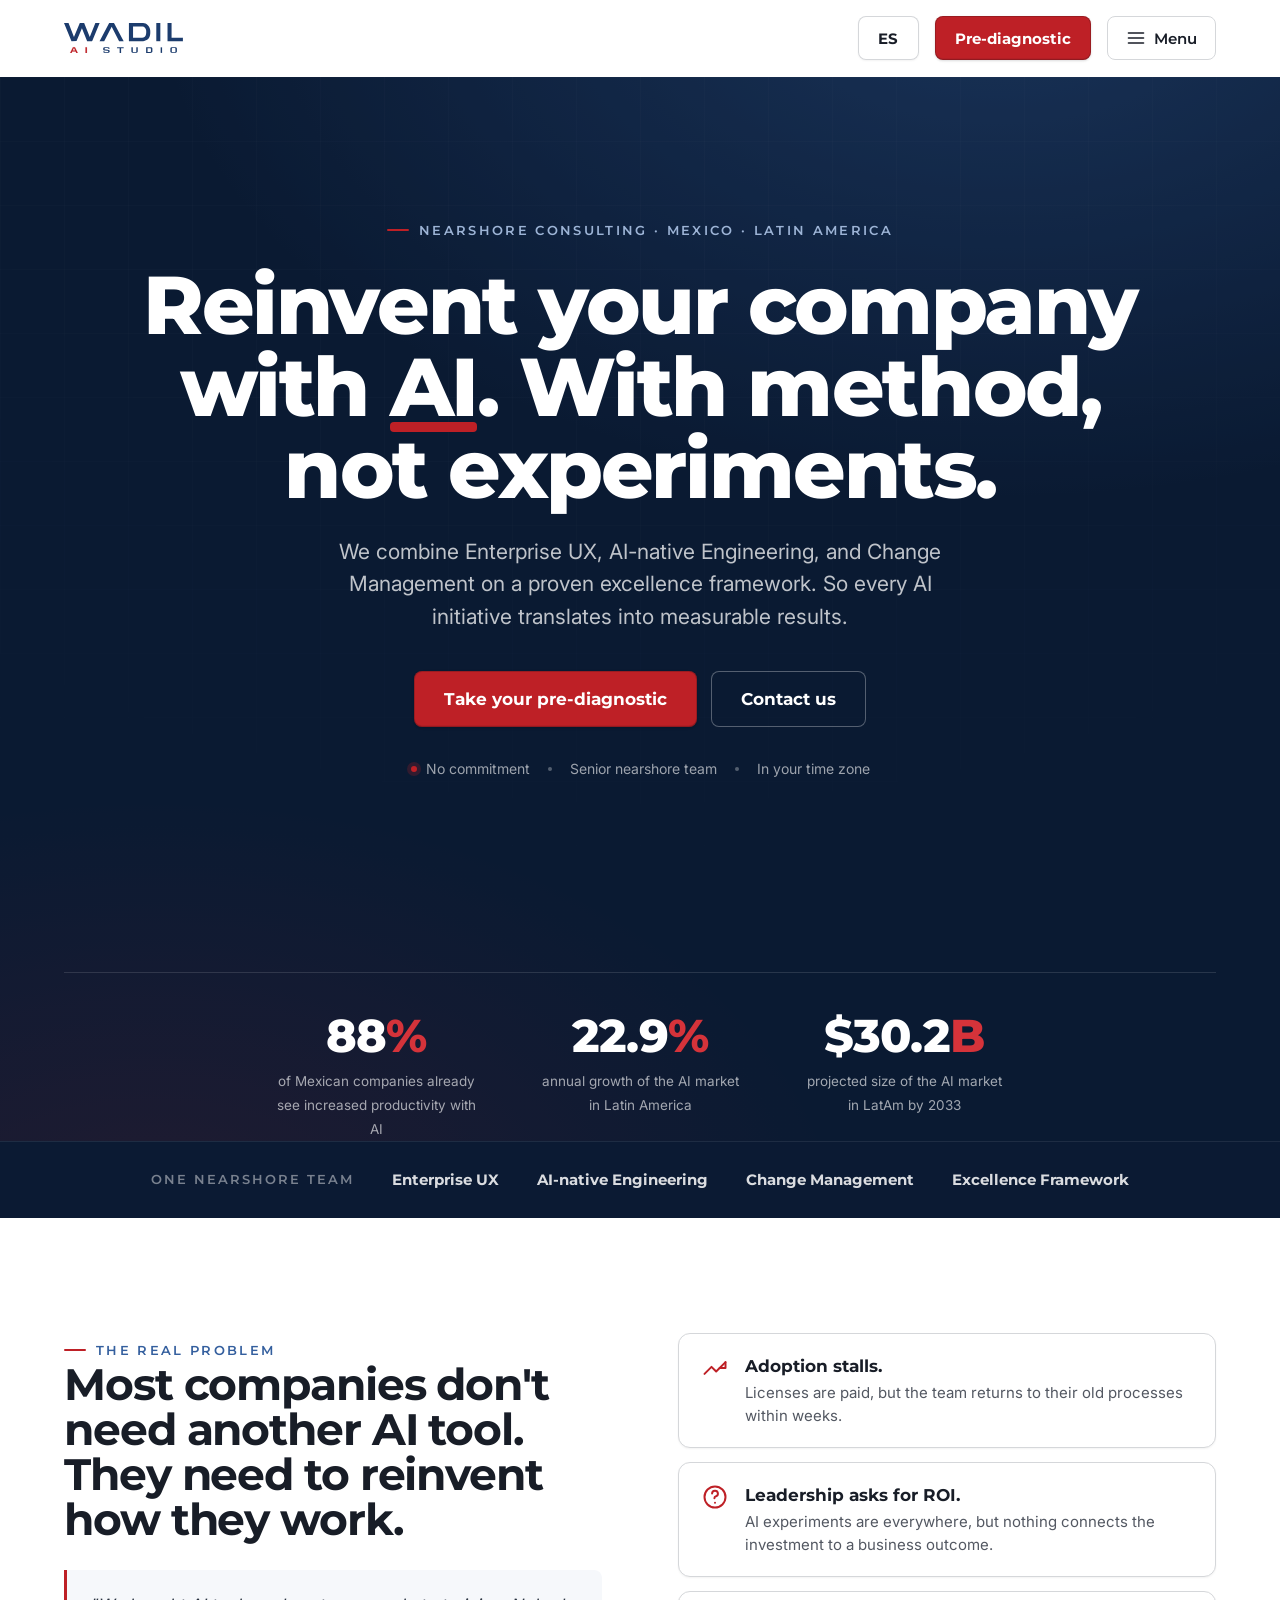
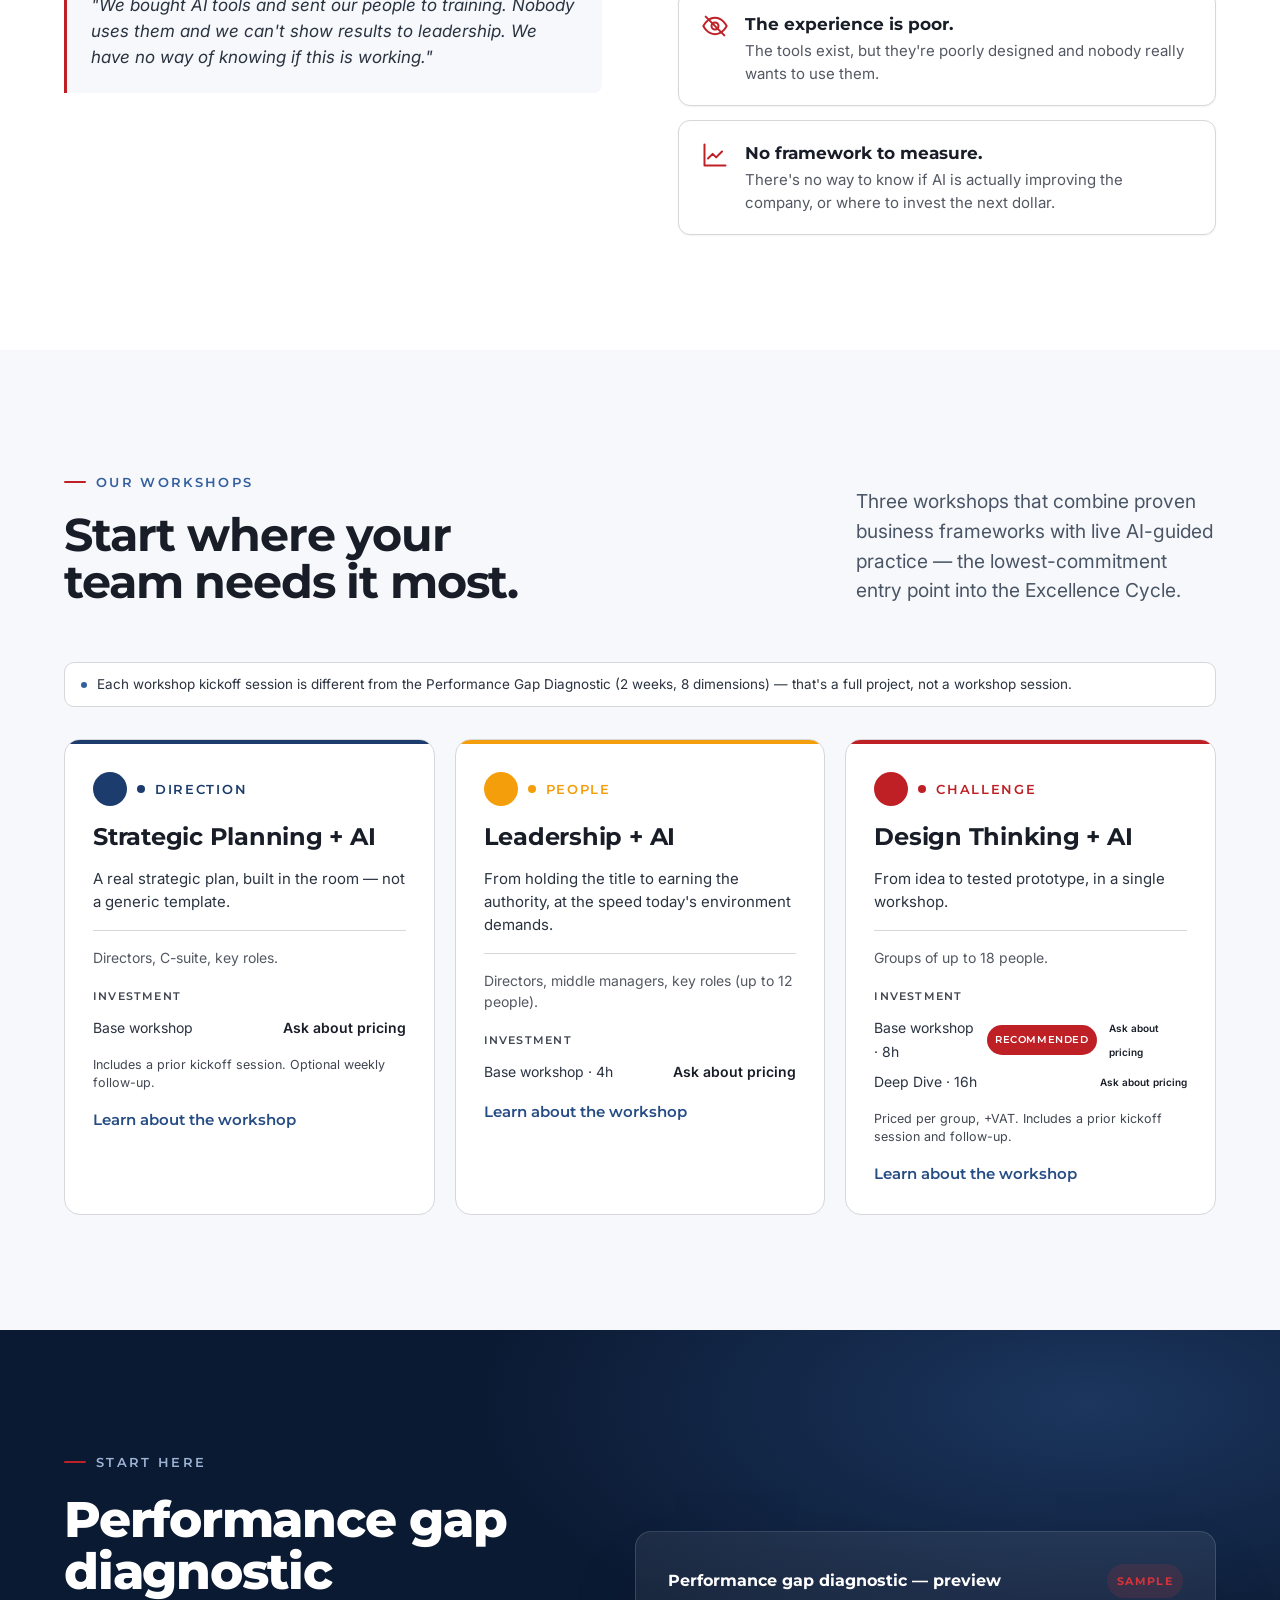
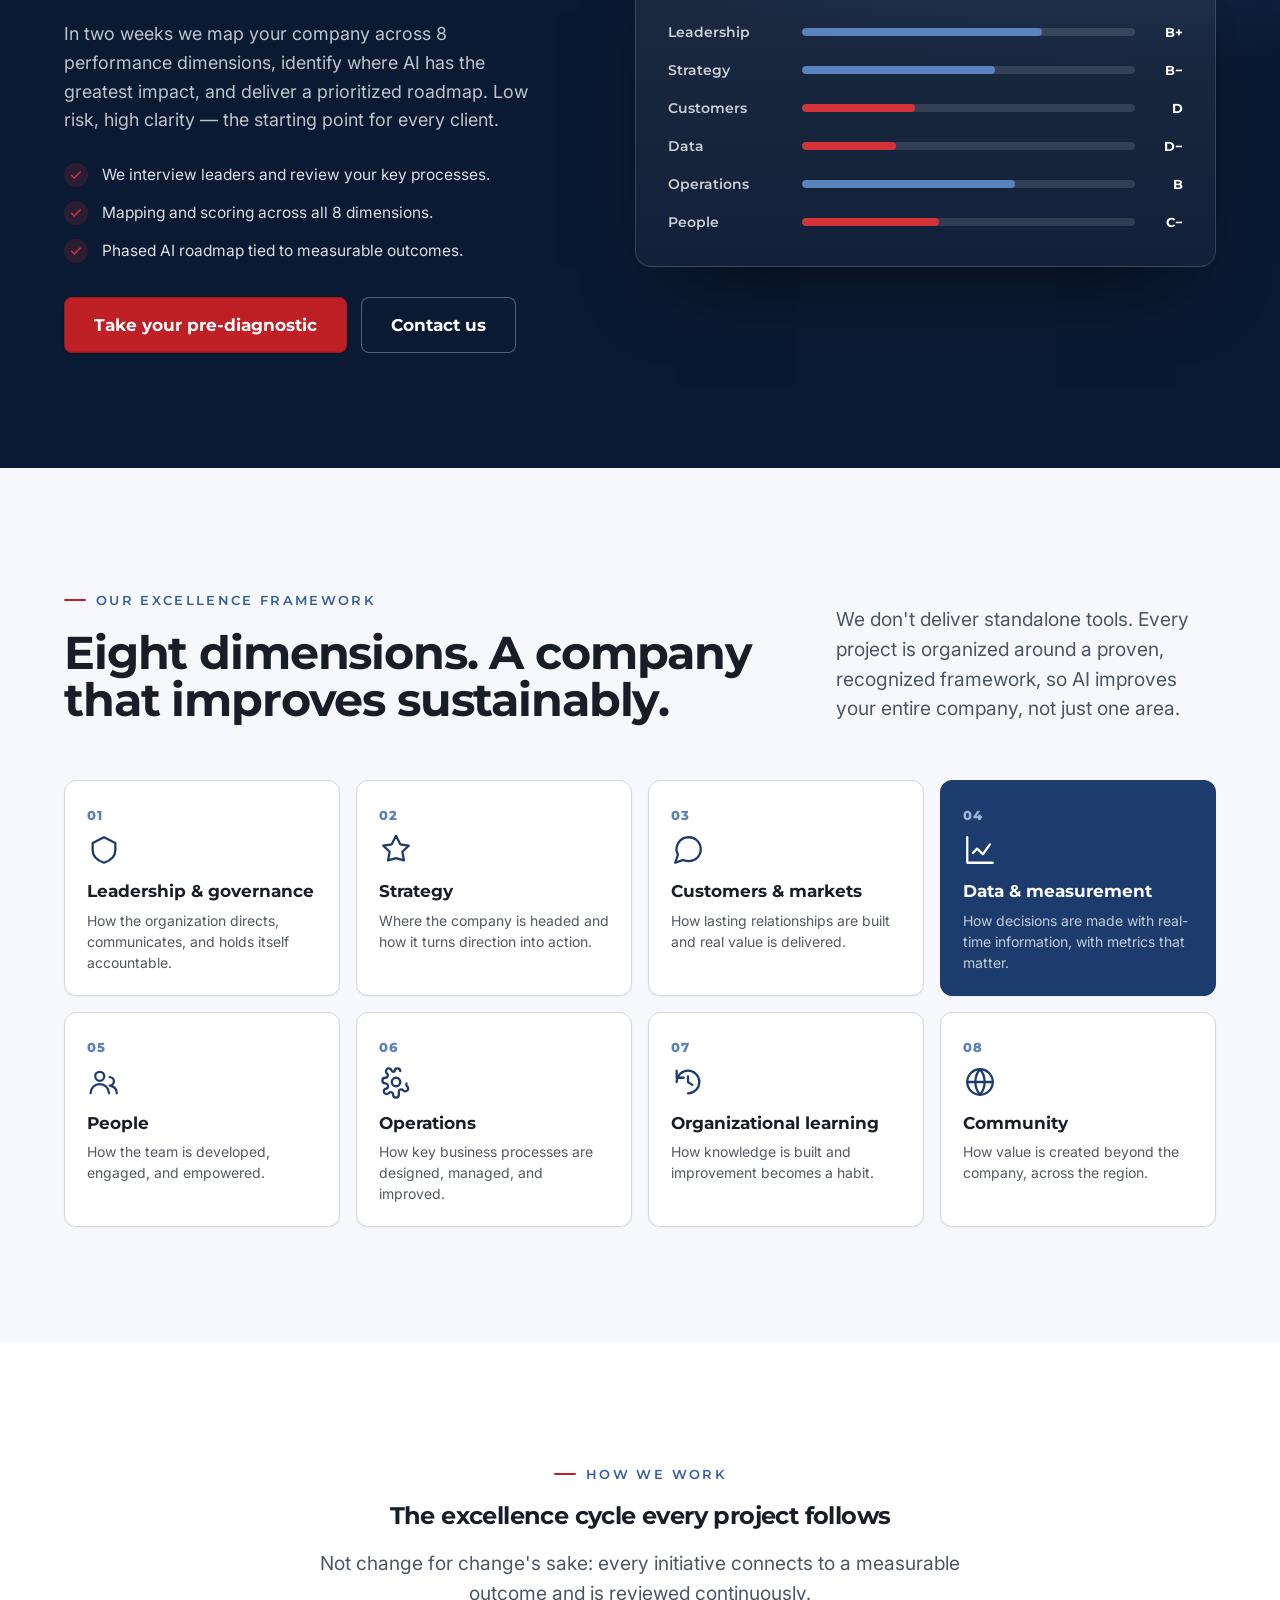
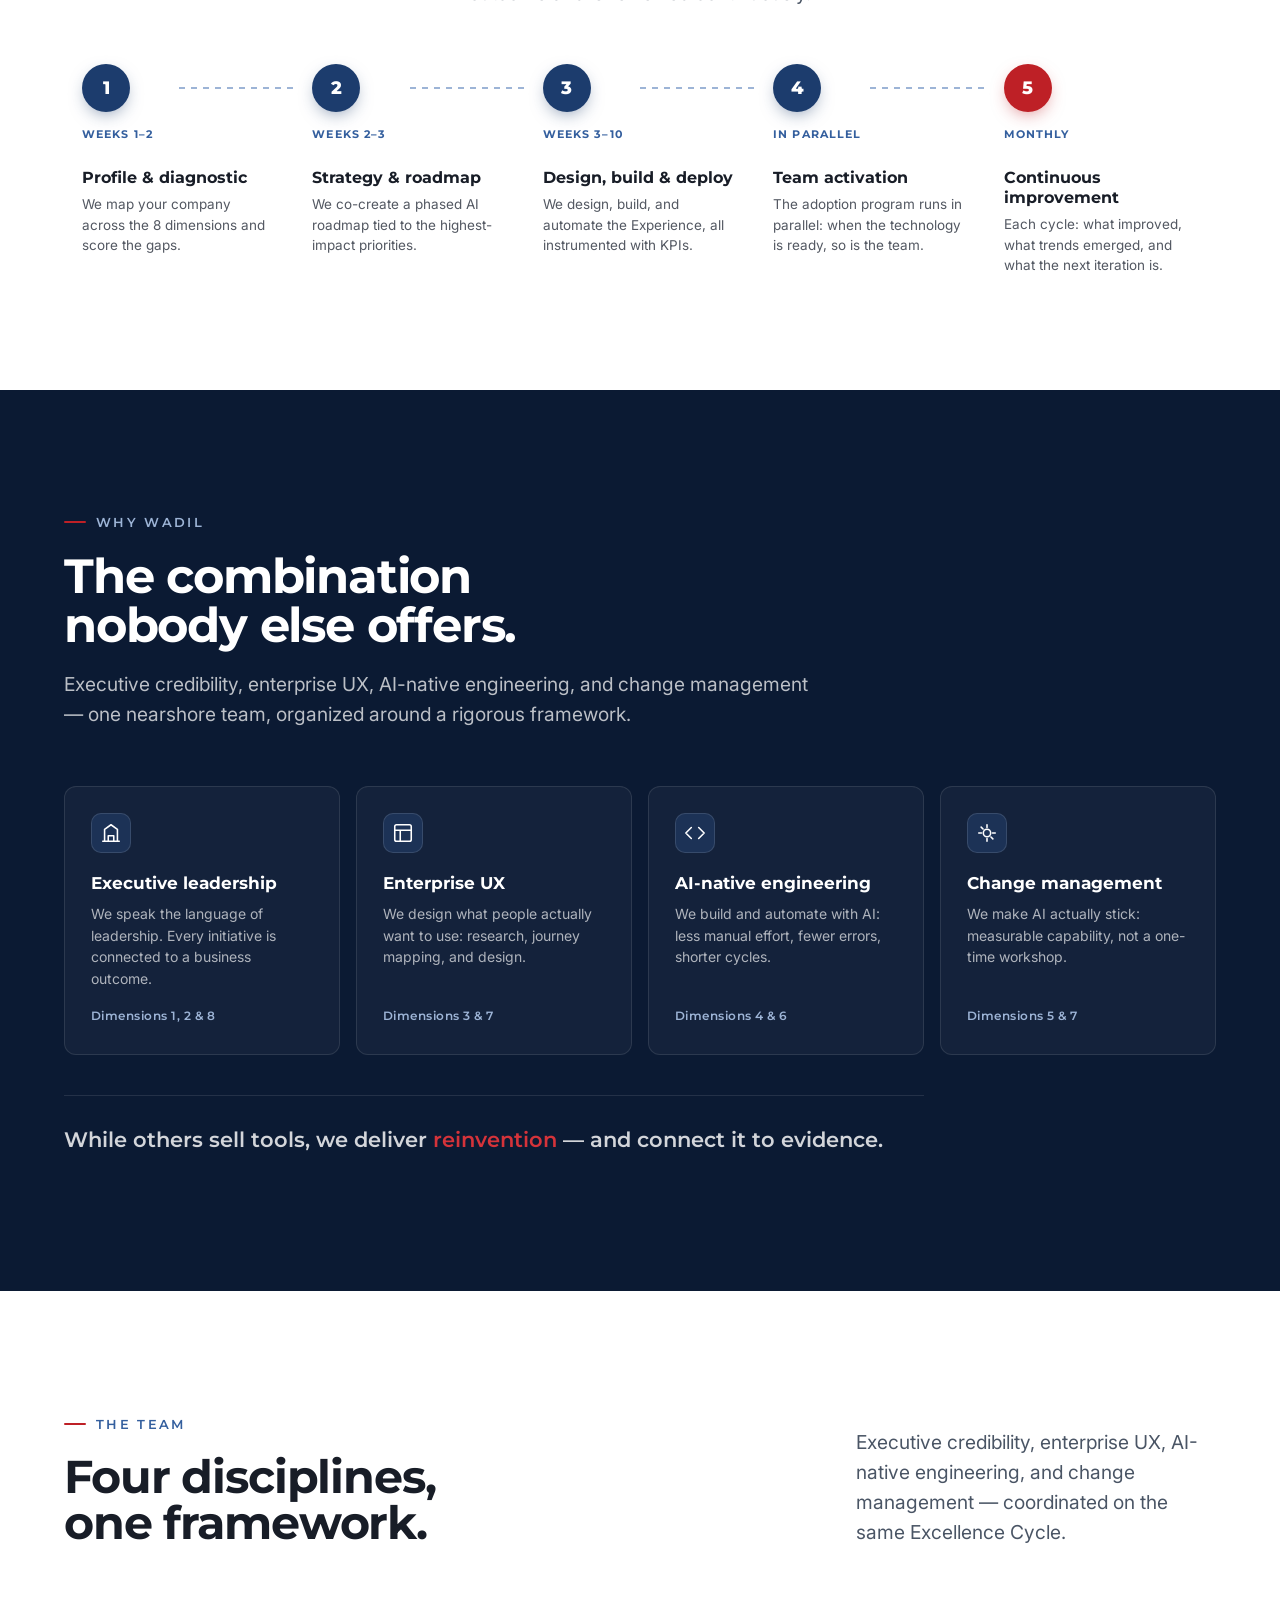
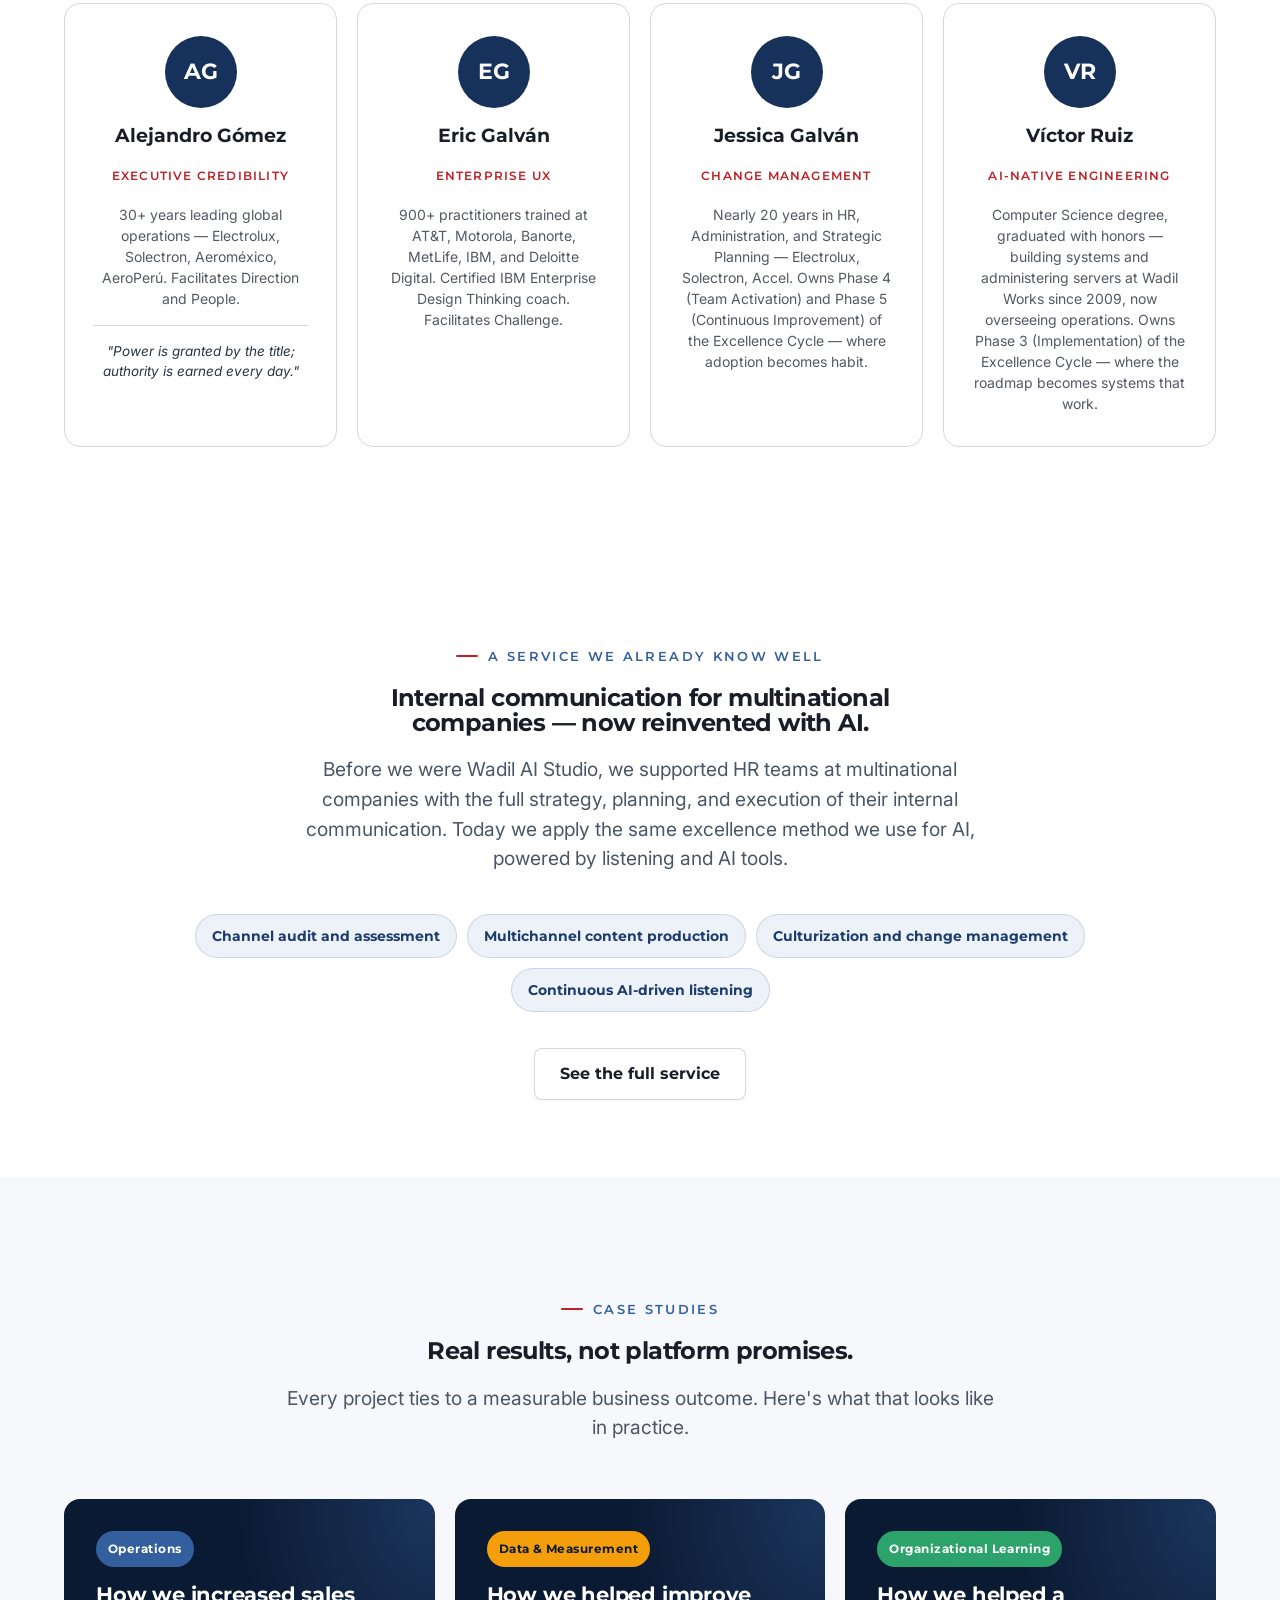
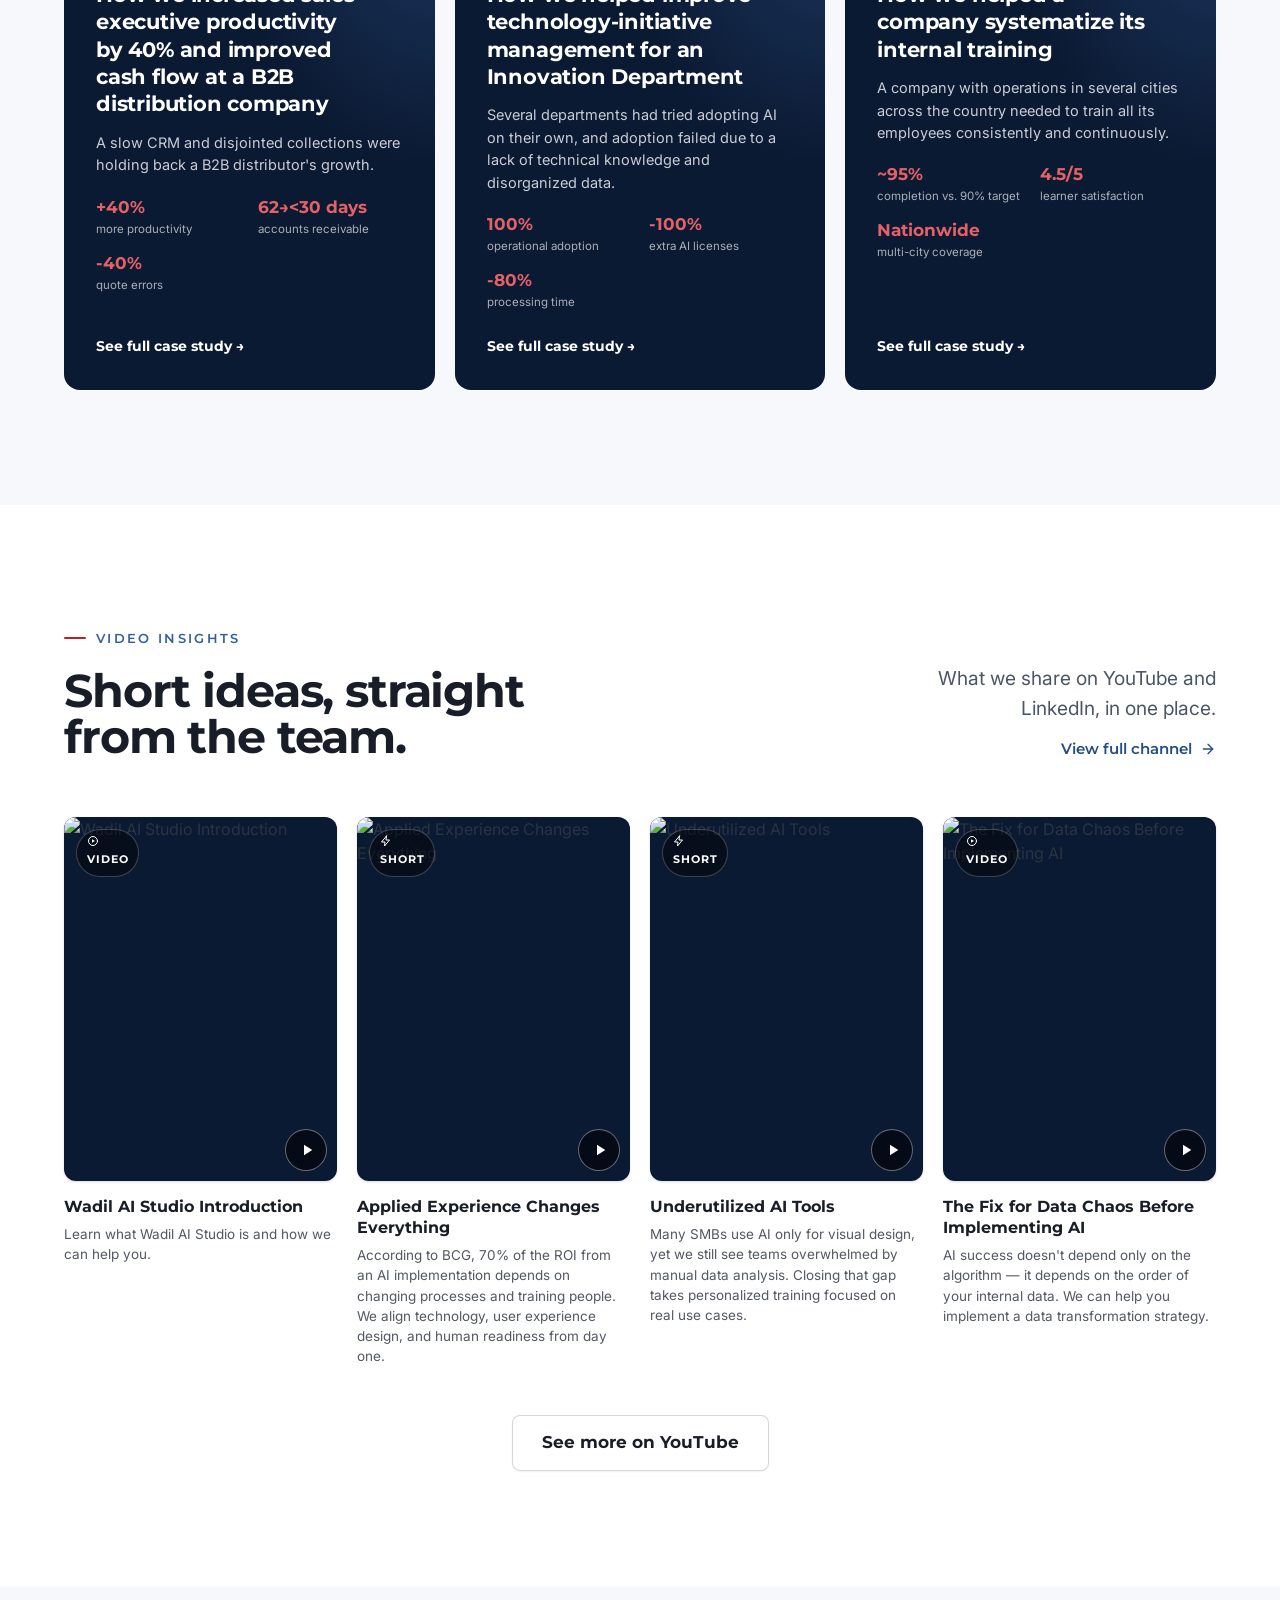
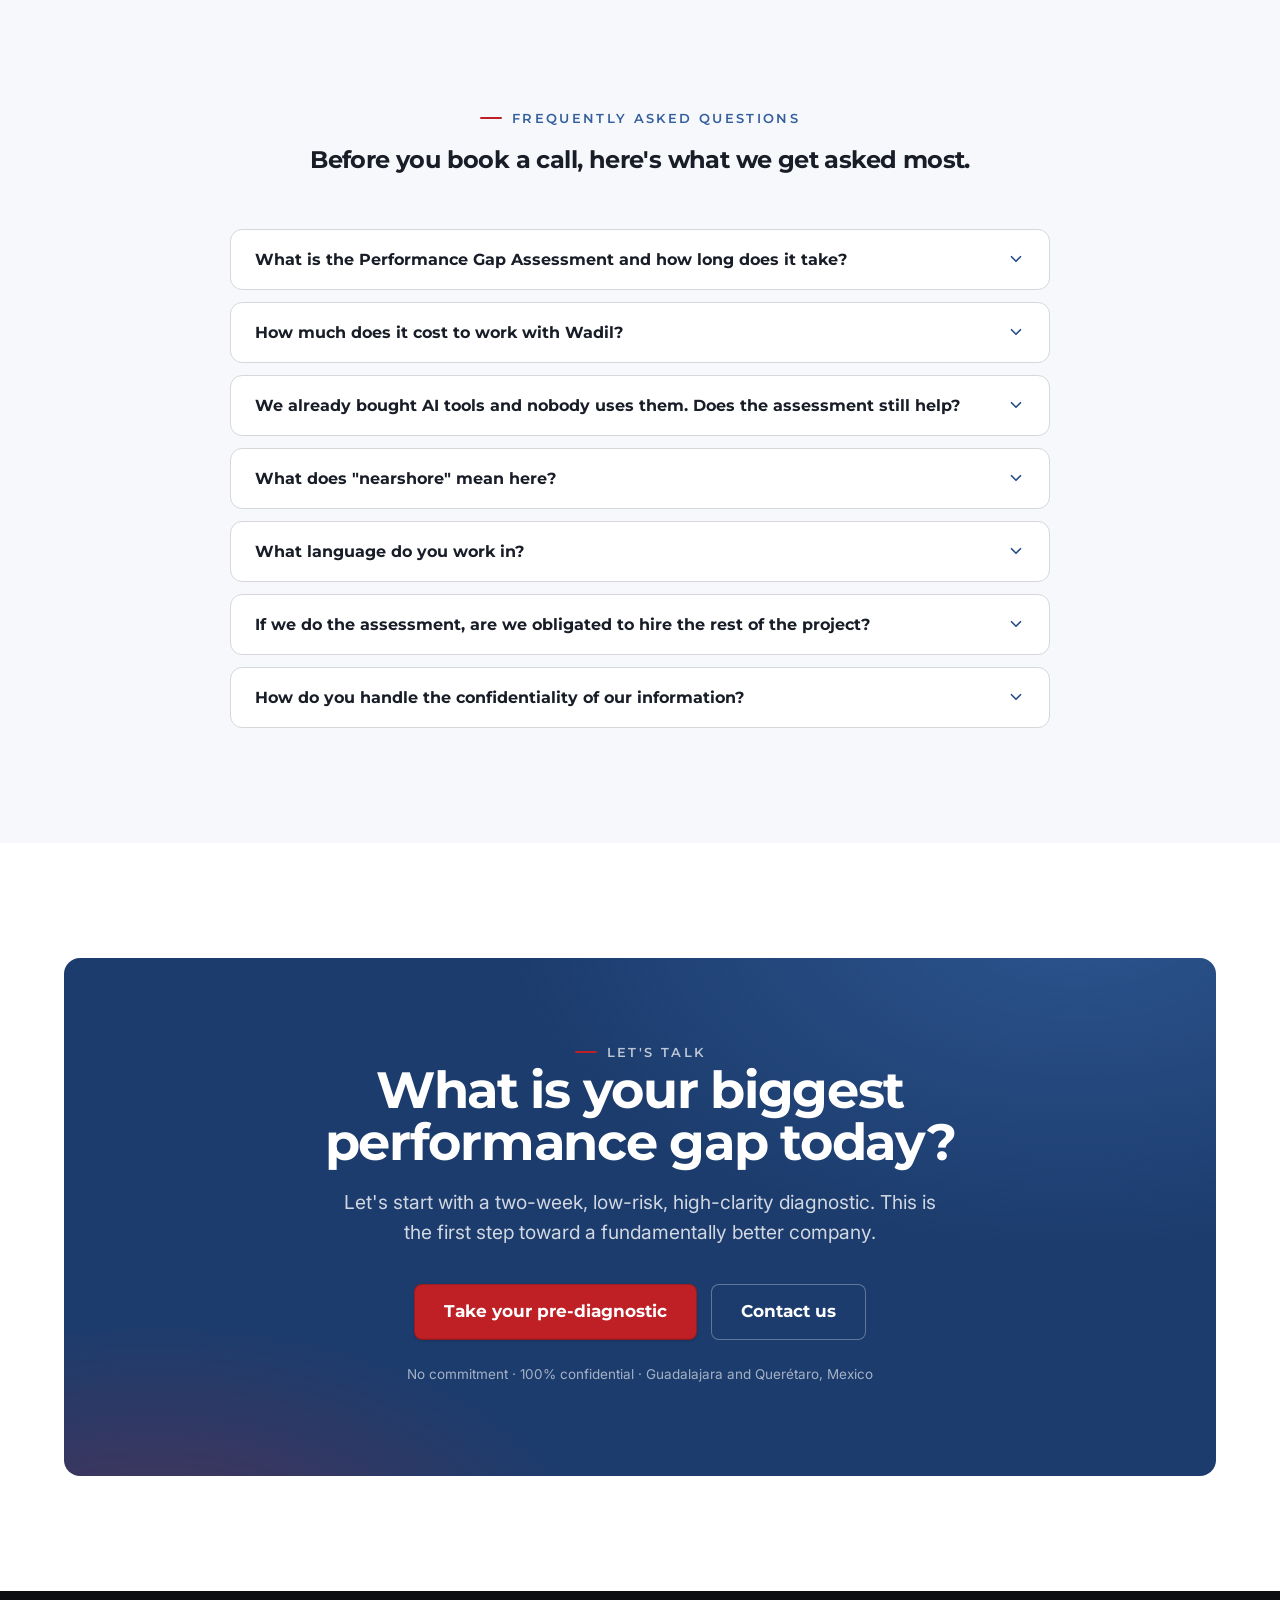
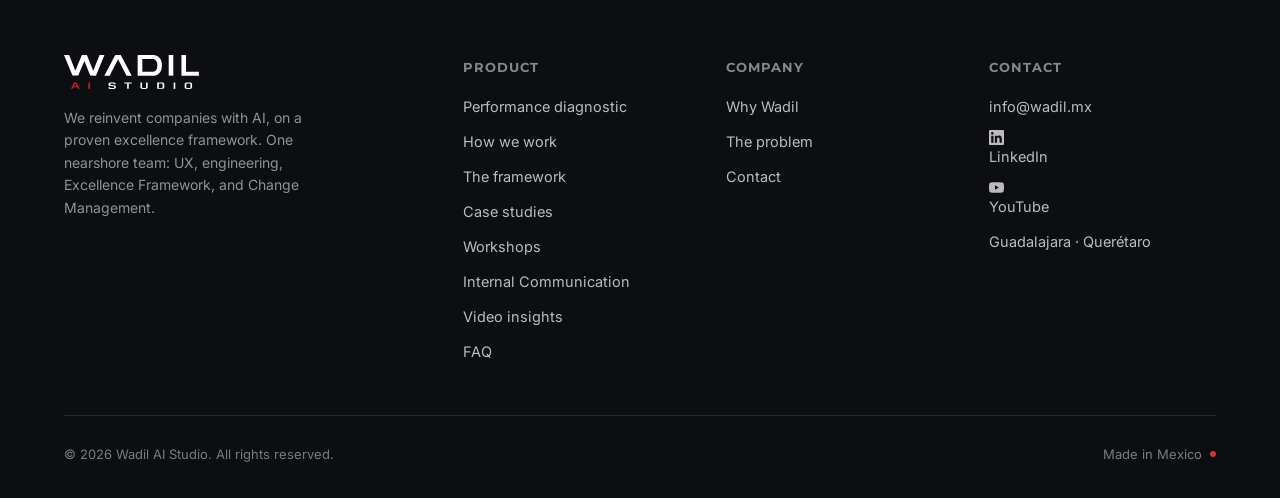
==== commit 66819e25: "Label hamburger button as Menu and align header buttons right Menu button now shows localized text (" ====
--- a/index.html
+++ b/index.html
@@ -170,10 +170,11 @@
     <div class="header__cta">
       <button id="lang-toggle" class="btn btn--outline lang-btn">EN</button>
       <a class="btn btn--red" href="https://dx-ai.wadil.mx" data-i18n="nav.cta">Pre-diagnóstico</a>
-    </div>
-    <button class="menu-btn" aria-label="Abrir menú" aria-expanded="false">
-      <svg viewBox="0 0 24 24" fill="none" stroke="currentColor" stroke-width="2" stroke-linecap="round"><path d="M3 6h18M3 12h18M3 18h18"></path></svg>
-    </button>
+      <button class="menu-btn" aria-label="Abrir menú" aria-expanded="false">
+        <svg viewBox="0 0 24 24" fill="none" stroke="currentColor" stroke-width="2" stroke-linecap="round"><path d="M3 6h18M3 12h18M3 18h18"></path></svg>
+        <span data-i18n="nav.menu_label">Menú</span>
+      </button>
+    </div>
   </div>
 </header>
 
--- a/css/styles.css
+++ b/css/styles.css
@@ -240,30 +240,34 @@
   transition: border-color .2s ease, background .2s ease;
 }
 .header.is-stuck { border-bottom-color: var(--wad-border-subtle); }
-.header__inner   { display: flex; align-items: center; justify-content: space-between; height: 76px; gap: 24px; }
+.header__inner   { display: flex; align-items: center; justify-content: space-between; height: 76px; gap: 24px; position: relative; }
 .header__logo    { display: flex; align-items: center; flex-shrink: 0; }
 .header__logo img { height: 30px; width: auto; }
 
-.nav   { display: flex; align-items: center; gap: 34px; }
+.nav {
+  display: none; position: absolute; top: calc(100% + 1px); right: 24px; left: auto;
+  flex-direction: column; align-items: stretch; gap: 0; margin: 0; min-width: 240px;
+  max-width: calc(100vw - 48px);
+  background: var(--wad-bg-elevated); border: 1px solid var(--wad-border-subtle);
+  border-radius: var(--wad-radius-md); box-shadow: var(--wad-shadow-lg); padding: 8px 0 12px;
+}
+.nav.is-open { display: flex; }
 .nav a {
   font-family: var(--wad-font-display); font-weight: 600; font-size: 15px;
-  color: var(--wad-ink-600); position: relative; padding: 6px 0;
-}
-.nav a::after {
-  content: ""; position: absolute; left: 0; bottom: 0; height: 2px; width: 0;
-  background: var(--wad-red-600); transition: width .2s ease;
-}
+  color: var(--wad-ink-600); position: relative; padding: 14px 24px;
+}
+.nav a::after { display: none; }
 .nav a:hover              { color: var(--wad-ink-800); }
-.nav a:hover::after       { width: 100%; }
-
-.header__cta     { display: flex; align-items: center; gap: 16px; flex-shrink: 0; }
+
+.header__cta     { display: flex; align-items: center; gap: 16px; flex-shrink: 0; justify-content: flex-end; }
 .header__cta .btn { height: 44px; padding: 0 20px; font-size: 15px; }
 .menu-btn {
-  display: none; align-items: center; justify-content: center;
-  width: 44px; height: 44px; flex-shrink: 0; border: 1px solid var(--wad-border-subtle);
+  display: inline-flex; align-items: center; justify-content: center; gap: 8px;
+  height: 44px; padding: 0 18px; flex-shrink: 0; border: 1px solid var(--wad-border-subtle);
   border-radius: var(--wad-radius-md); background: var(--wad-bg-elevated); cursor: pointer;
-}
-.menu-btn svg { width: 22px; height: 22px; stroke: var(--wad-ink-800); }
+  font-family: var(--wad-font-display); font-weight: 600; font-size: 15px; color: var(--wad-ink-800);
+}
+.menu-btn svg { width: 20px; height: 20px; stroke: var(--wad-ink-800); flex-shrink: 0; }
 
 /* ── Hero (variant A — centered) ── */
 .hero     { position: relative; overflow: hidden; }
@@ -780,16 +784,6 @@
 }
 @media (max-width: 720px) {
   .header__cta .btn--text { display: none; }
-  .menu-btn      { display: inline-flex; }
-  .nav {
-    display: none; position: absolute; top: 76px; left: 0; right: 0;
-    flex-direction: column; align-items: stretch; gap: 0; margin: 0;
-    background: var(--wad-bg-elevated); border-top: 1px solid var(--wad-border-subtle);
-    box-shadow: var(--wad-shadow-lg); padding: 8px 0 12px;
-  }
-  .nav.is-open { display: flex; }
-  .nav a { padding: 14px 24px; }
-  .nav a::after { display: none; }
   .fw__grid, .diff__grid { grid-template-columns: 1fr; }
   .cycle__grid   { grid-template-columns: 1fr; }
   .problem__grid { grid-template-columns: 1fr; }
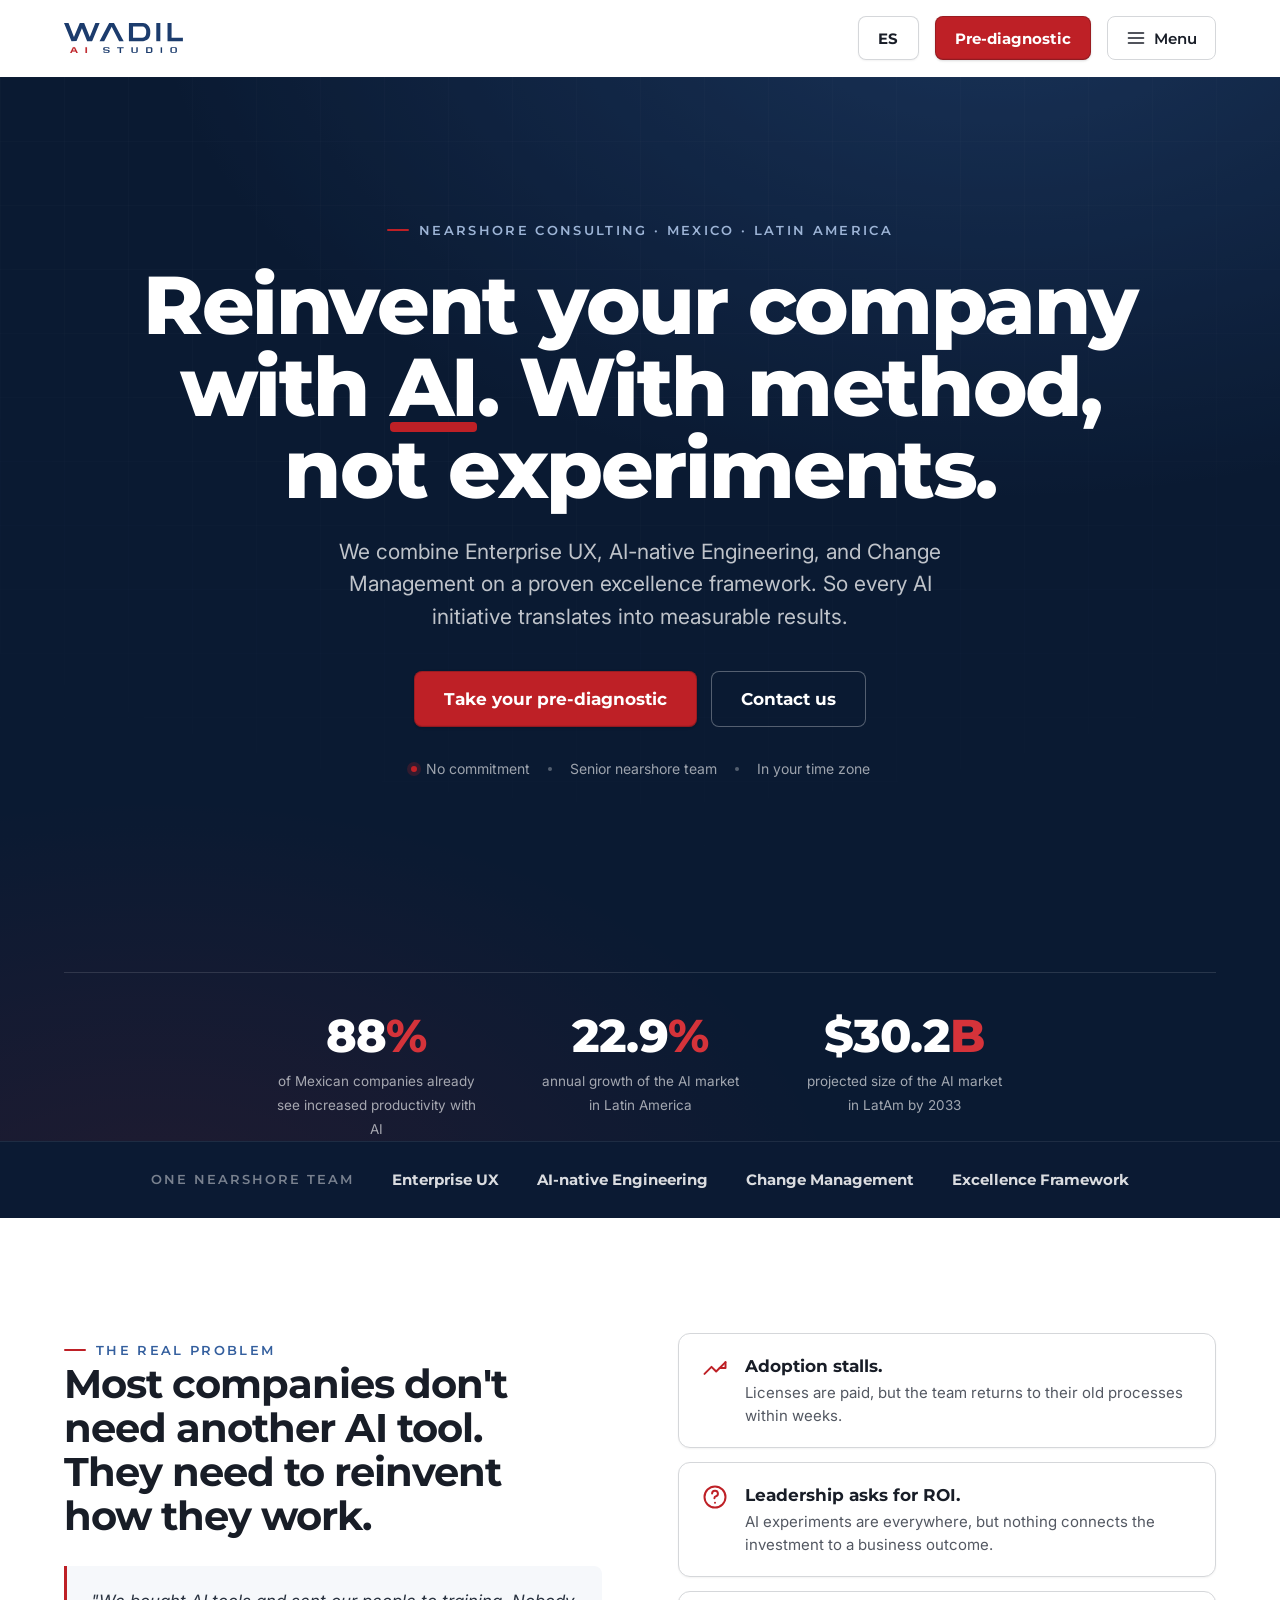
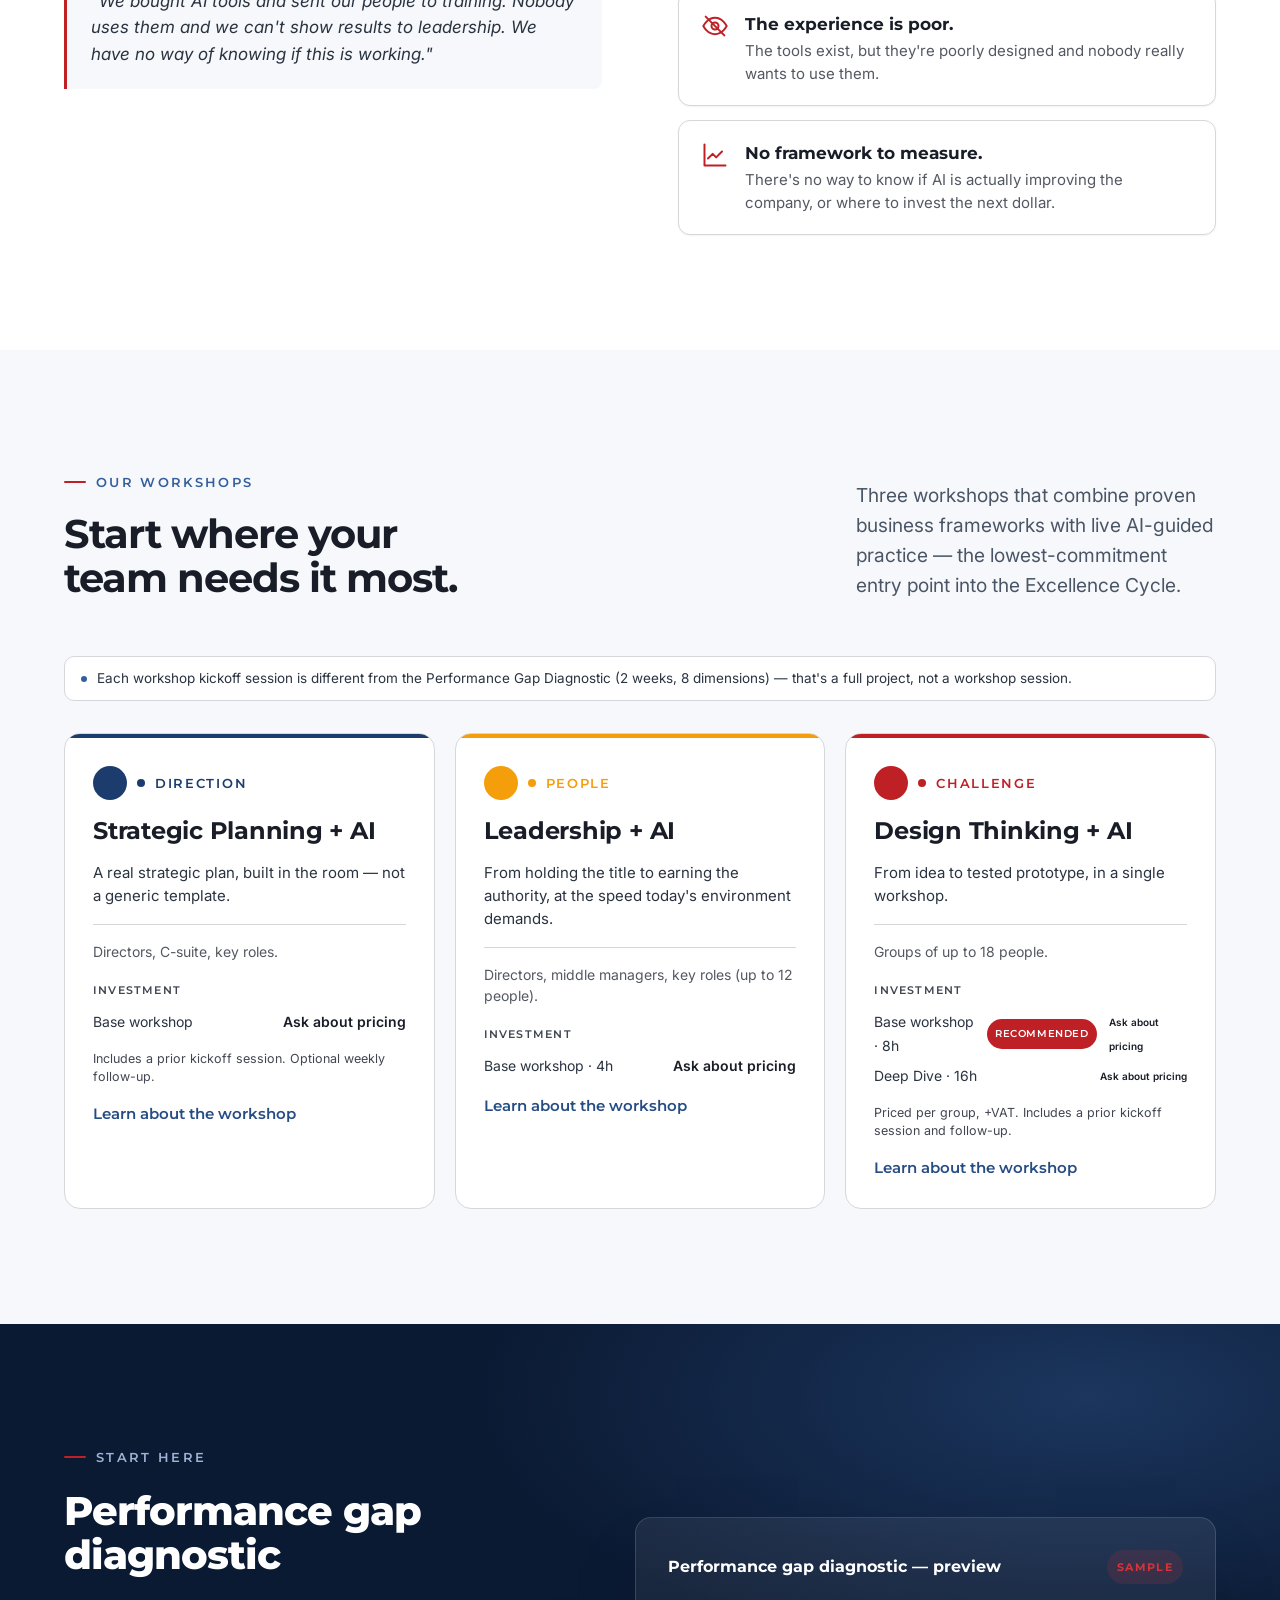
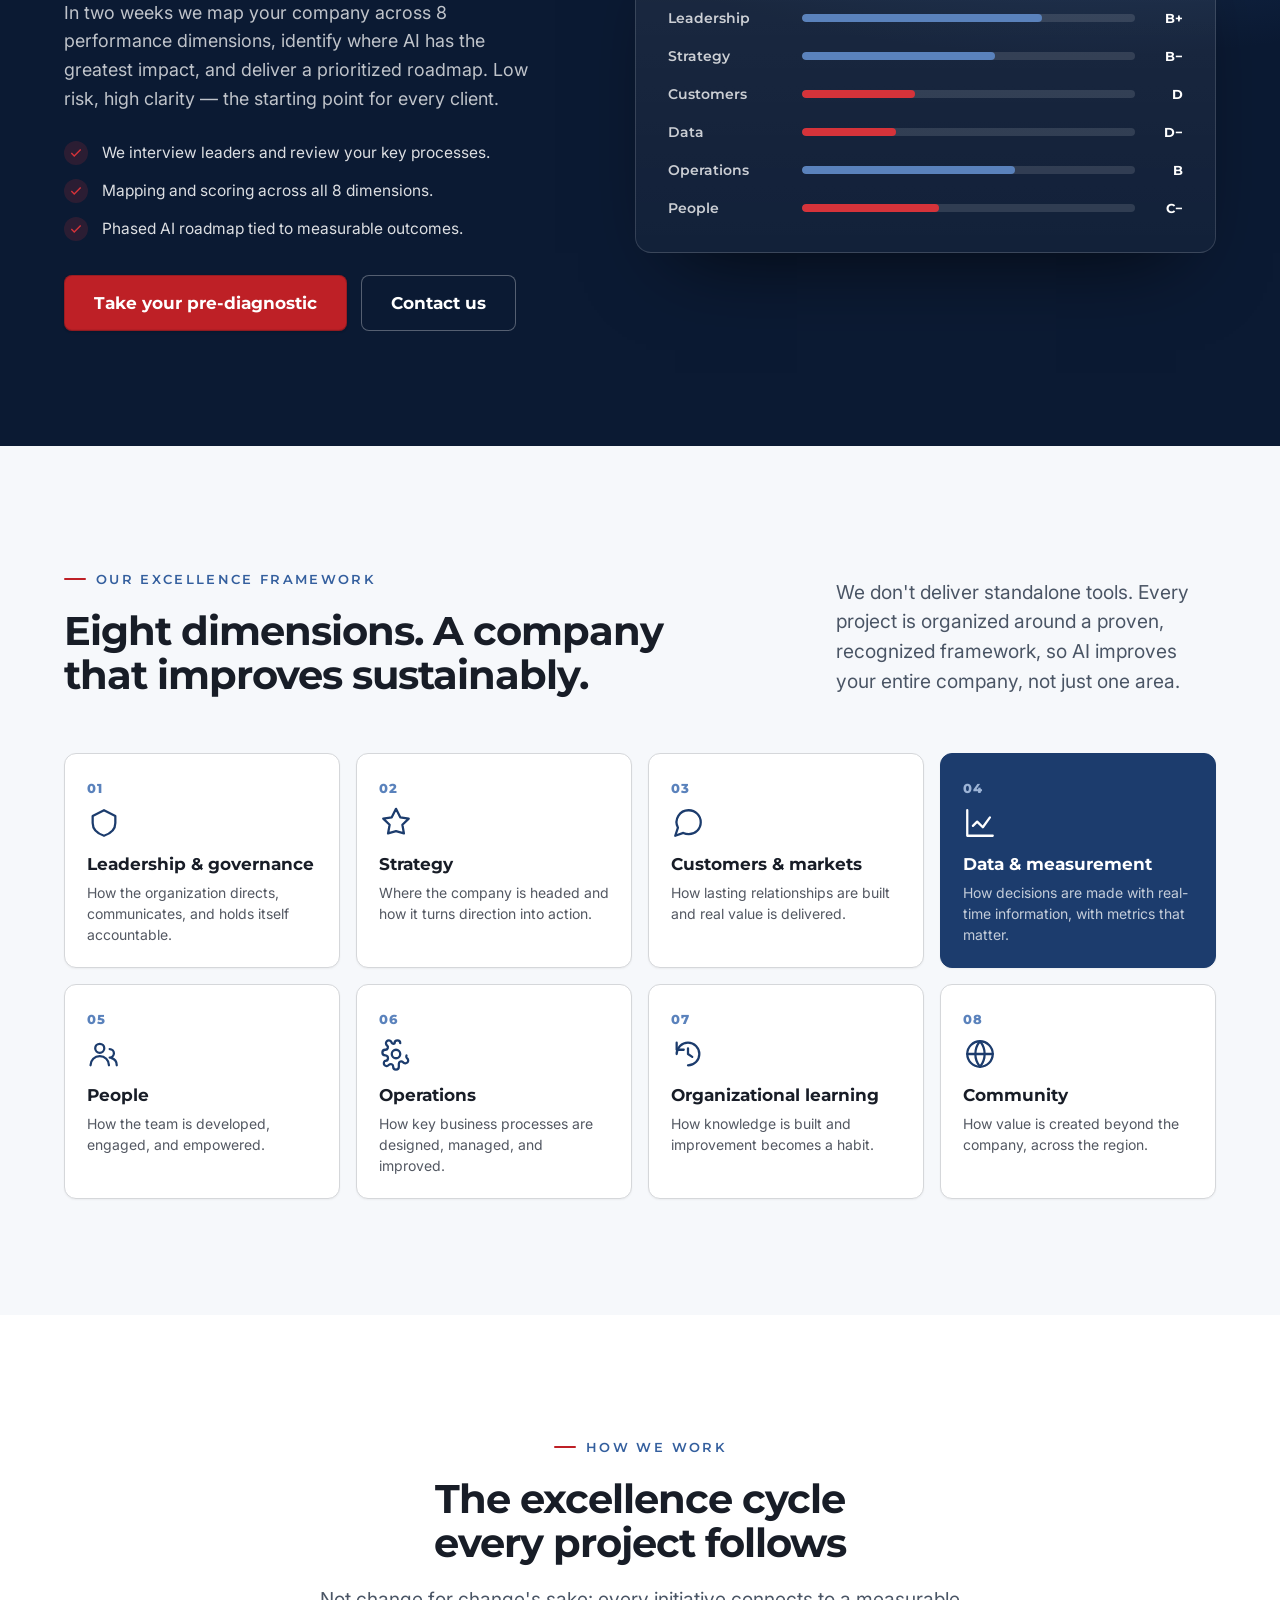
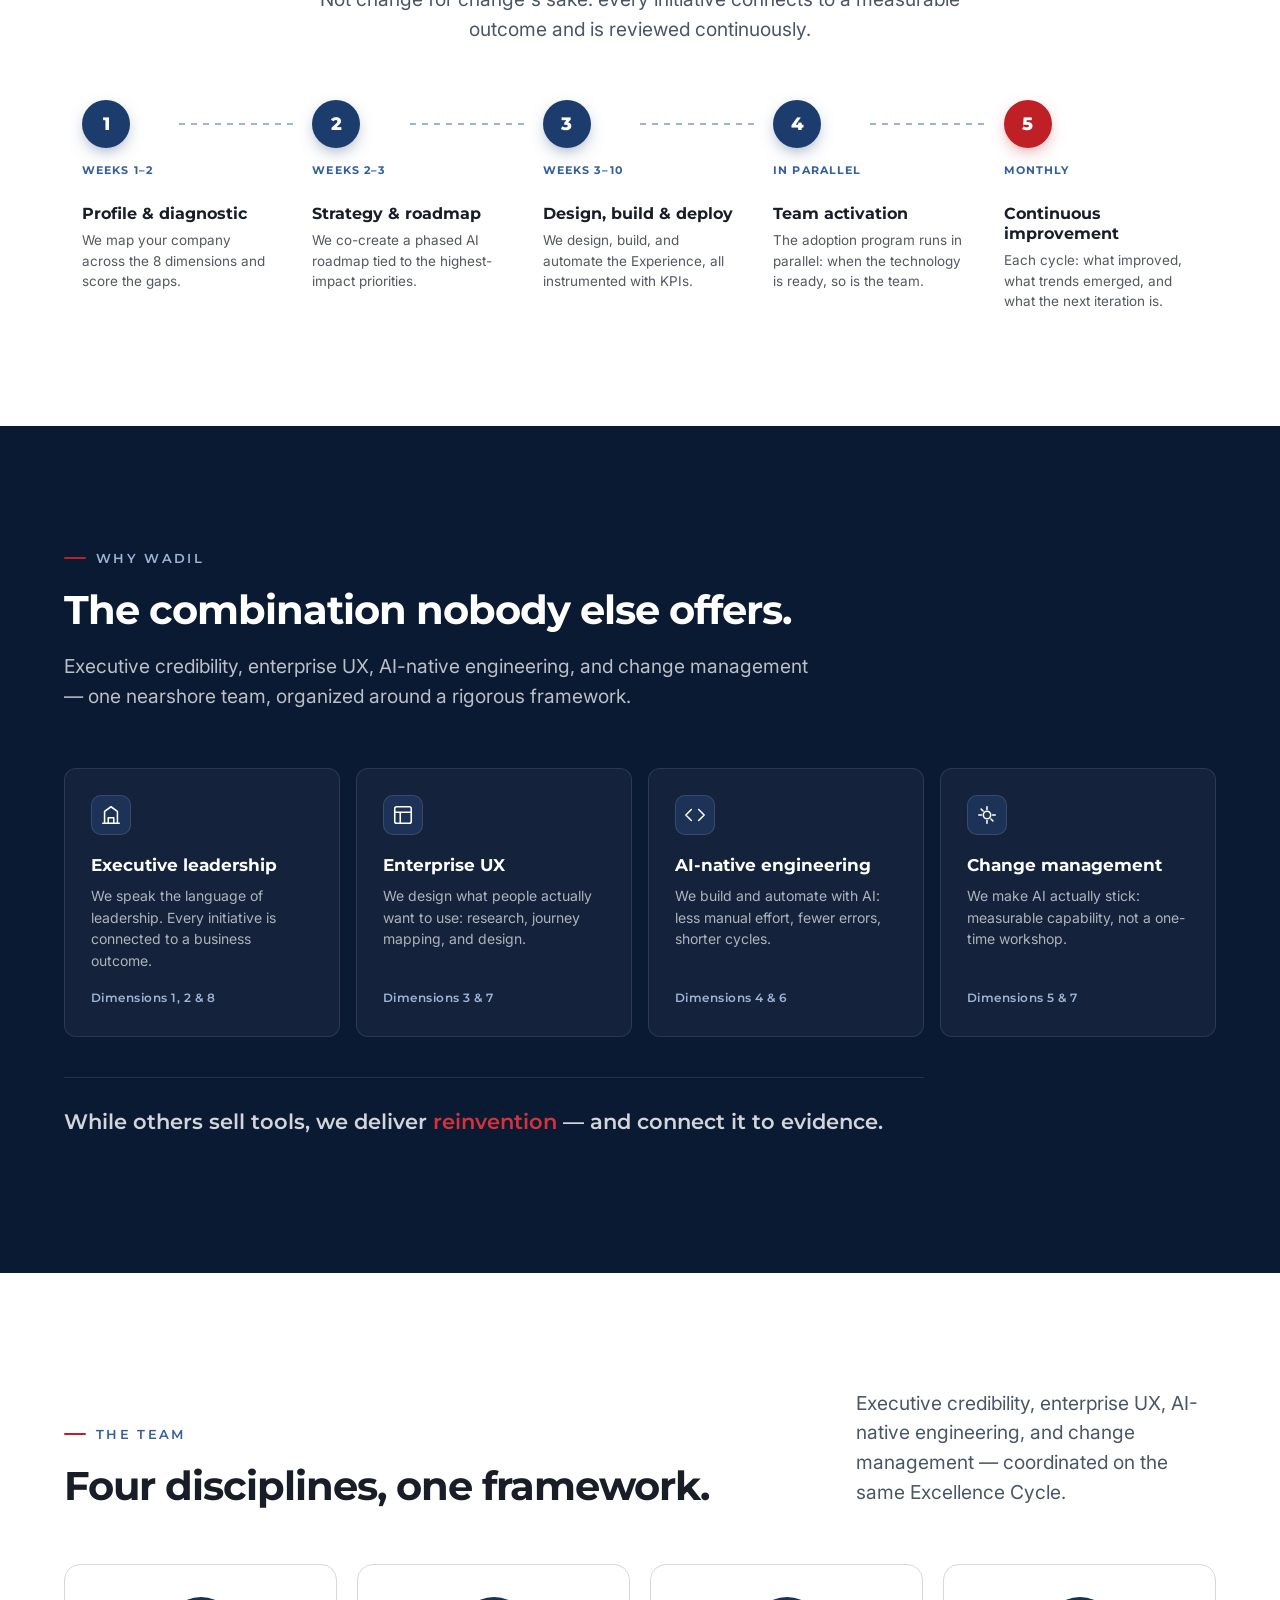
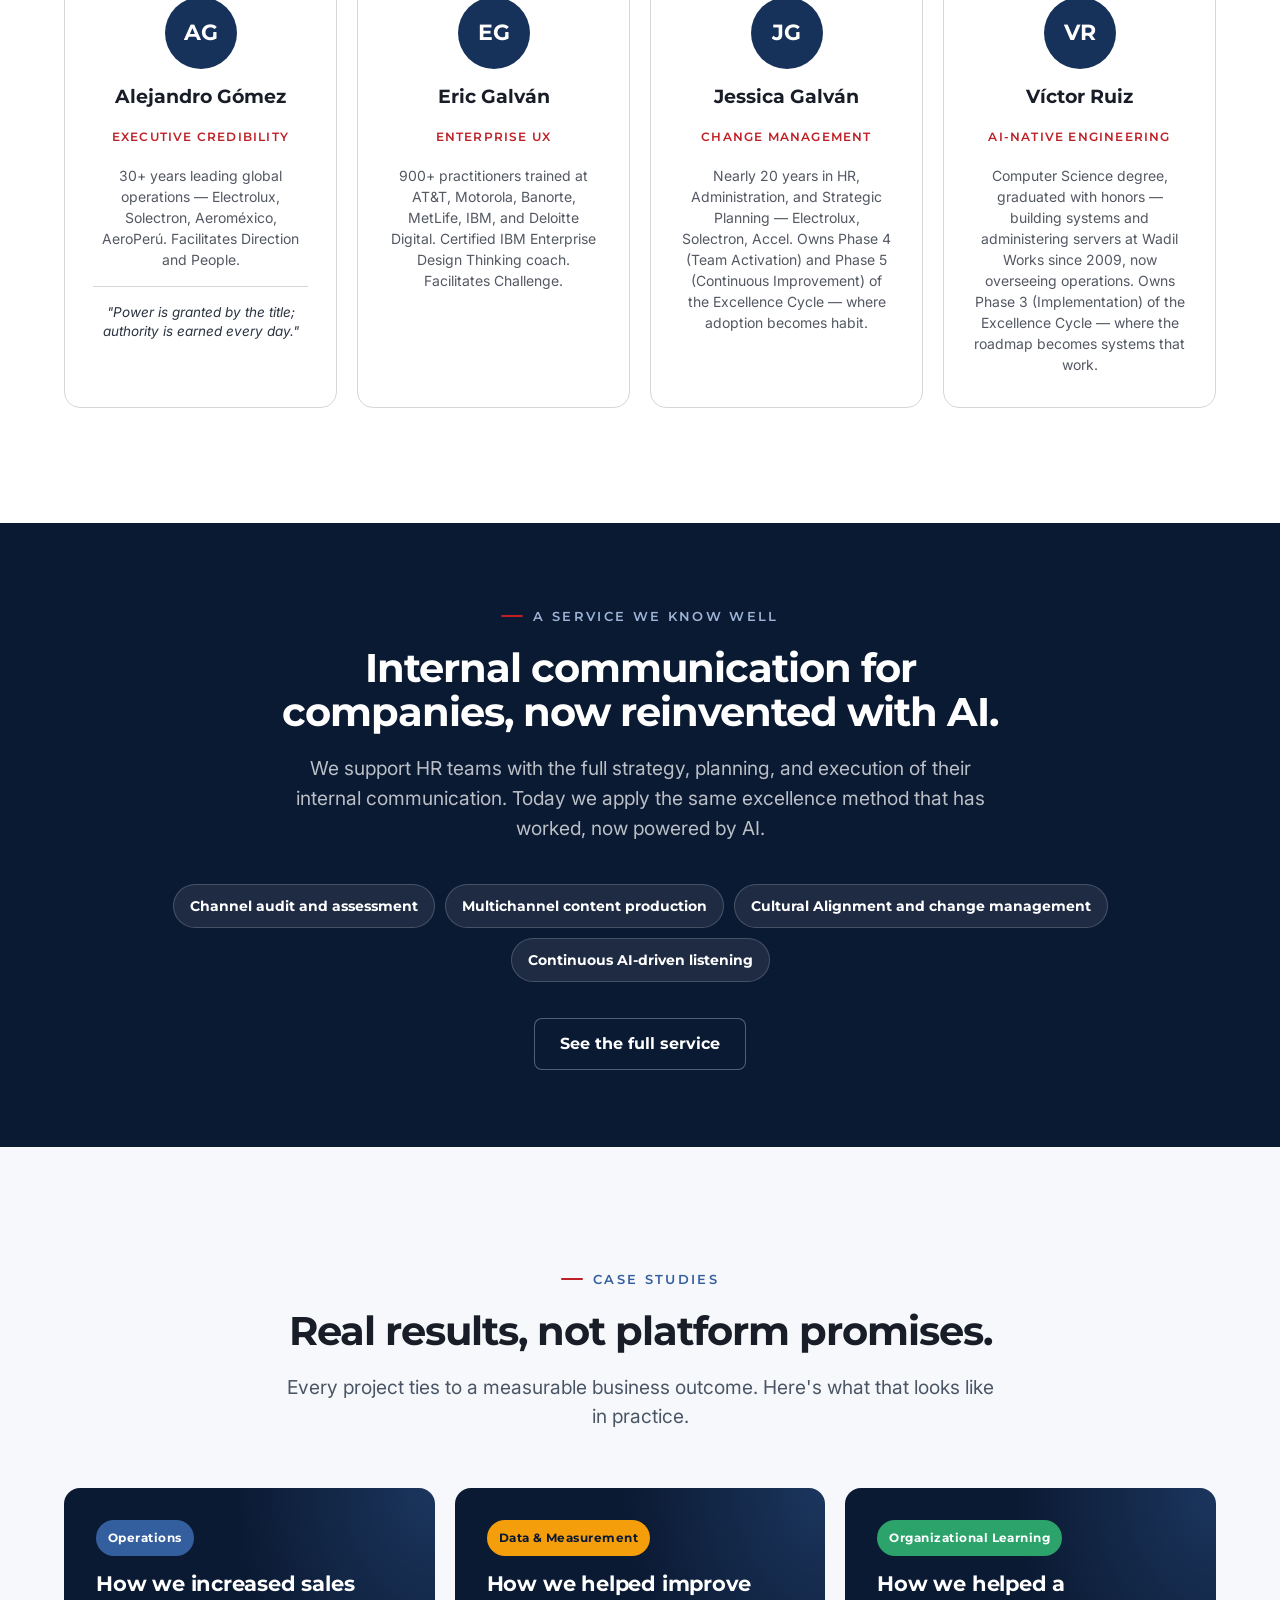
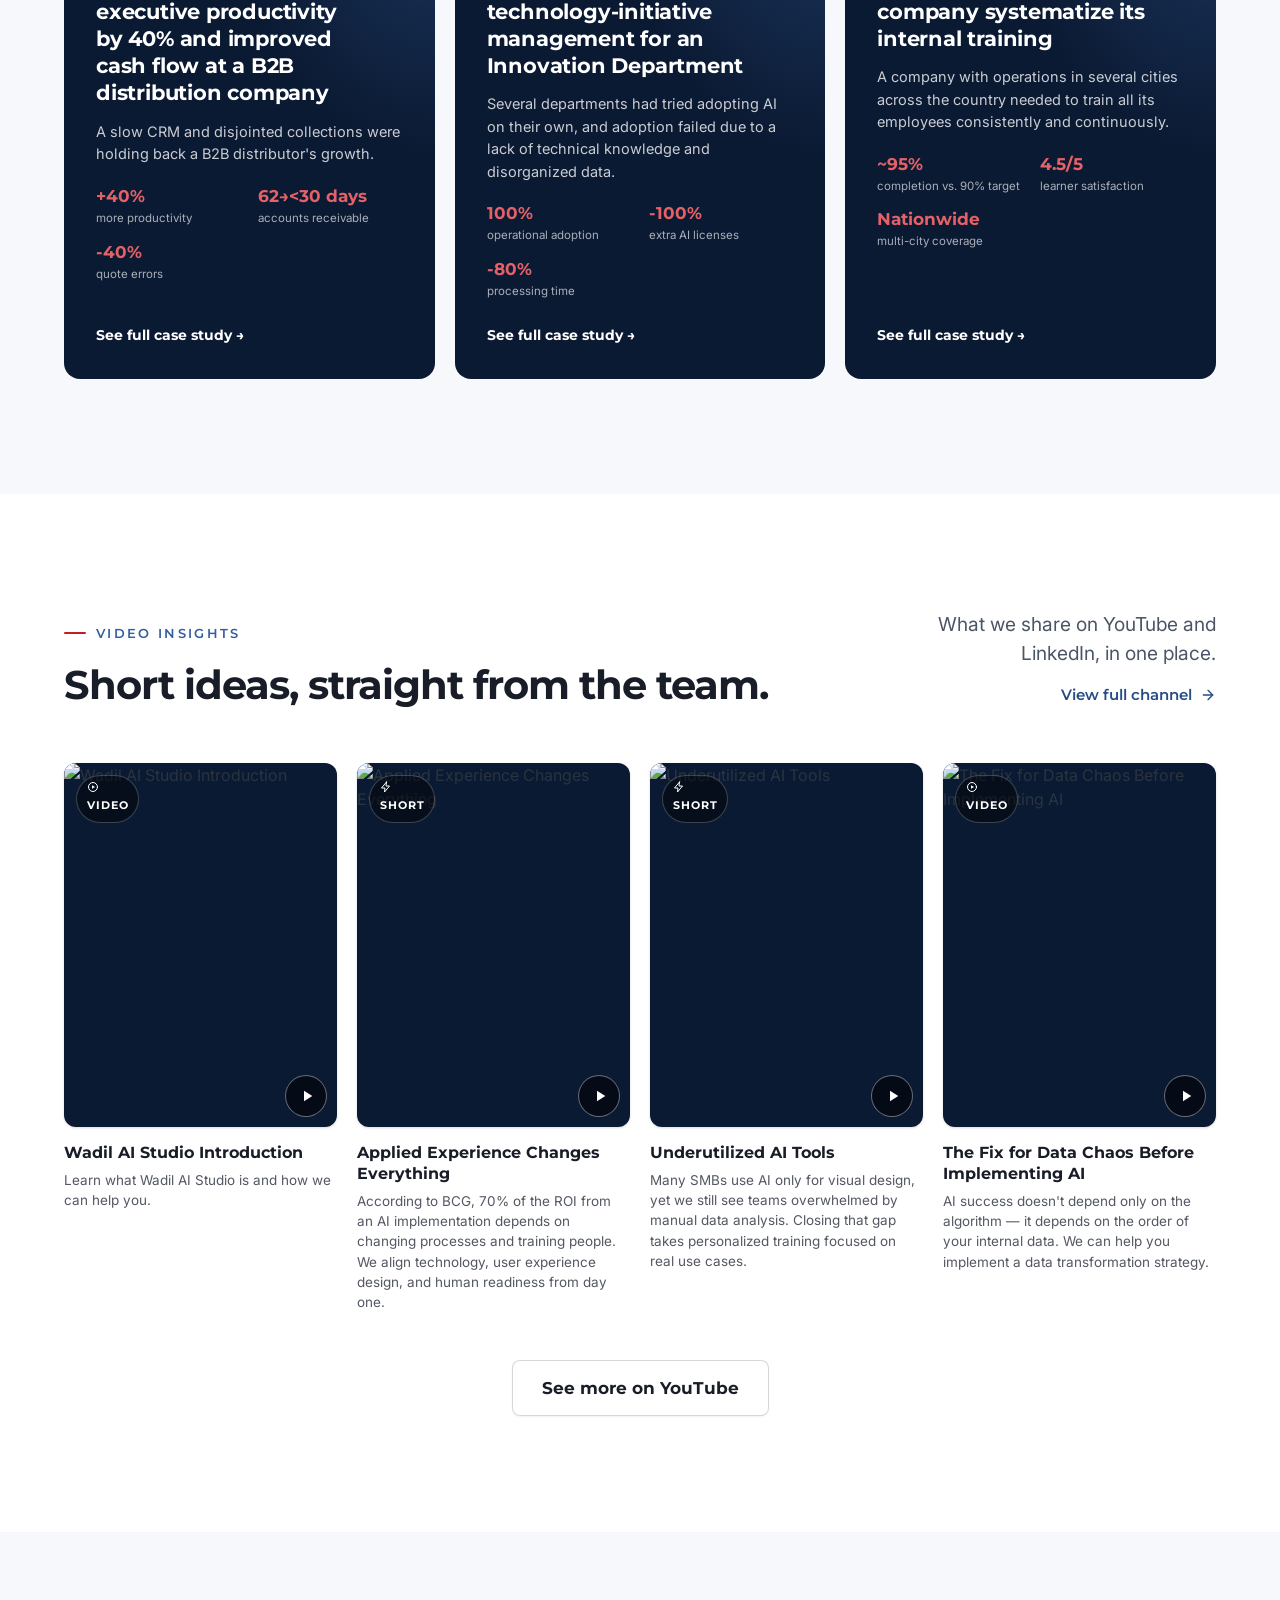
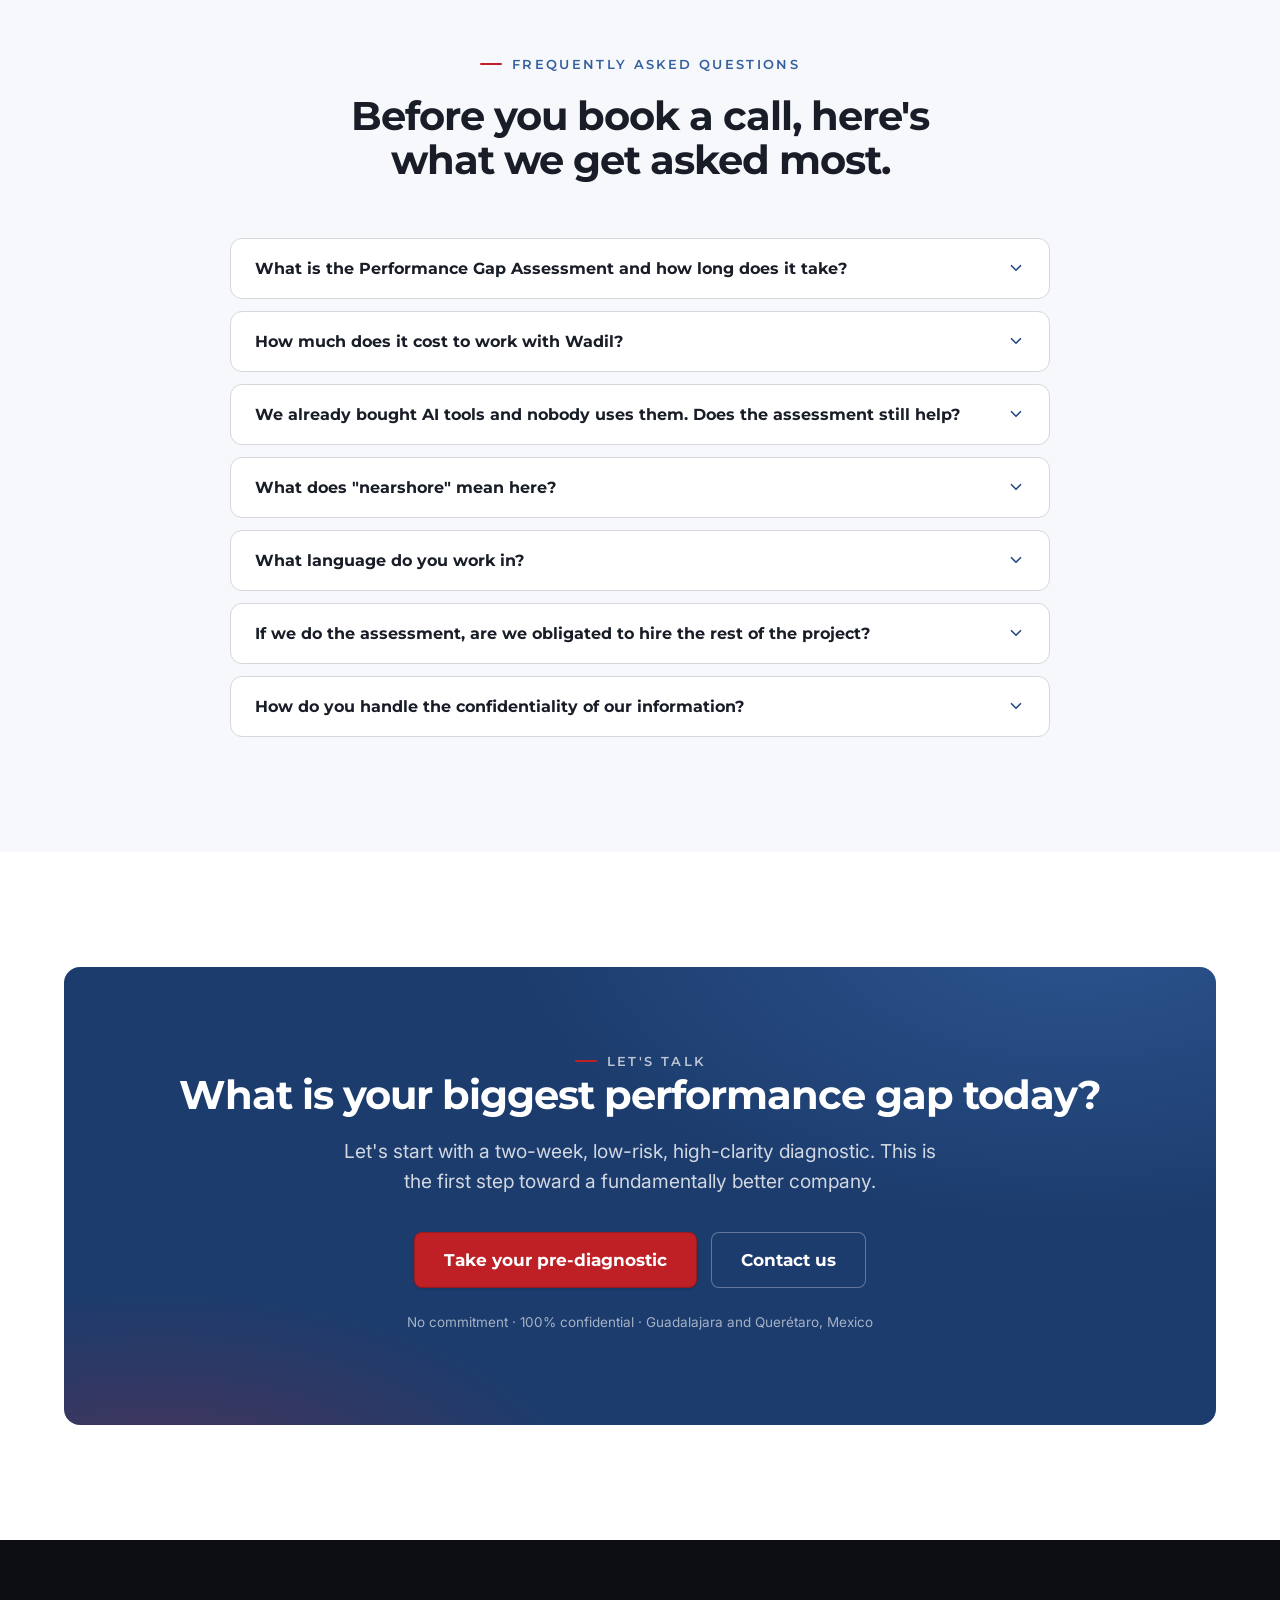
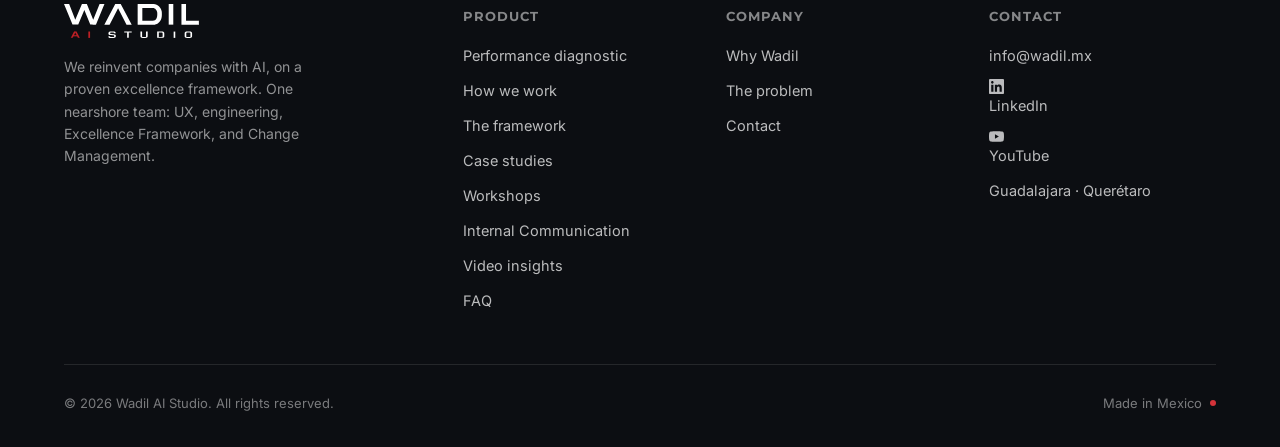
==== commit e878c500: "Rework home internal-comms section: new copy, dark background, Culturización -> Cultura / Cultural A" ====
--- a/index.html
+++ b/index.html
@@ -41,7 +41,7 @@
   <link rel="preconnect" href="https://fonts.googleapis.com">
   <link rel="preconnect" href="https://fonts.gstatic.com" crossorigin>
   <link href="https://fonts.googleapis.com/css2?family=Inter:wght@400;500;600&family=Montserrat:wght@600;700;800&display=swap" rel="stylesheet">
-  <link rel="stylesheet" href="css/styles.css">
+  <link rel="stylesheet" href="css/styles.css?v=20260921">
 
   <!-- Google Search Console verification — PENDIENTE_CODIGO_SEARCH_CONSOLE es placeholder, reemplazar con el código real -->
   <meta name="google-site-verification" content="PENDIENTE_CODIGO_SEARCH_CONSOLE" />
@@ -588,23 +588,23 @@
 </section>
 
 <!-- ====================== COMUNICACIÓN INTERNA (resumen) ====================== -->
-<section class="section section--tight" id="comunicacion">
+<section class="section section--tight ci-home" id="comunicacion">
   <div class="wrap">
     <div class="section-head center reveal">
-      <p class="eyebrow eyebrow--center" data-i18n="home_comunicacion.eyebrow">Un servicio que ya conocemos bien</p>
-      <h2 class="display" data-i18n="home_comunicacion.title">Comunicación interna para empresas transnacionales — ahora reinventada con IA.</h2>
-      <p class="lead" data-i18n="home_comunicacion.lead">Antes de ser Wadil AI Studio, apoyamos a áreas de RH de empresas transnacionales con la estrategia, planeación y ejecución completa de su comunicación interna. Hoy aplicamos el mismo método de excelencia que usamos en IA, potenciado con herramientas de escucha e IA.</p>
+      <p class="eyebrow eyebrow--center" data-i18n="home_comunicacion.eyebrow">Un servicio que conocemos bien</p>
+      <h2 class="display" data-i18n="home_comunicacion.title">Comunicación interna para empresas, ahora reinventada con IA.</h2>
+      <p class="lead" data-i18n="home_comunicacion.lead">Apoyamos a las áreas de RH con la estrategia, planeación y ejecución completa de su comunicación interna. Hoy aplicamos el mismo método de excelencia que ha funcionado pero potenciado con IA.</p>
     </div>
 
     <div class="ci-chips reveal" data-d="1">
       <span class="ci-chip" data-i18n="home_comunicacion.chip1">Auditoría y diagnóstico de canales</span>
       <span class="ci-chip" data-i18n="home_comunicacion.chip2">Producción de contenido multicanal</span>
-      <span class="ci-chip" data-i18n="home_comunicacion.chip3">Culturización y gestión del cambio</span>
+      <span class="ci-chip" data-i18n="home_comunicacion.chip3">Cultura y gestión del cambio</span>
       <span class="ci-chip" data-i18n="home_comunicacion.chip4">Escucha continua con IA</span>
     </div>
 
     <div class="center reveal" data-d="2" style="margin-top: 36px;">
-      <a class="btn btn--outline" href="comunicacion-interna.html" data-i18n="home_comunicacion.button">Conoce el servicio completo</a>
+      <a class="btn btn--ghost-light" href="comunicacion-interna.html" data-i18n="home_comunicacion.button">Conoce el servicio completo</a>
     </div>
   </div>
 </section>
@@ -812,10 +812,10 @@
   </div>
 </footer>
 
-<script src="js/i18n.js"></script>
-<script src="js/main.js"></script>
+<script src="js/i18n.js?v=20260921"></script>
+<script src="js/main.js?v=20260921"></script>
 <script defer src="https://cdnjs.cloudflare.com/ajax/libs/three.js/r134/three.min.js"></script>
 <script defer src="https://cdnjs.cloudflare.com/ajax/libs/vanta/0.5.24/vanta.waves.min.js"></script>
-<script defer src="js/vanta-hero.js"></script>
+<script defer src="js/vanta-hero.js?v=20260921"></script>
 </body>
 </html>
--- a/css/styles.css
+++ b/css/styles.css
@@ -168,7 +168,7 @@
 .display {
   font-family: var(--wad-font-display); font-weight: 700;
   color: var(--wad-ink-800); letter-spacing: -0.025em;
-  line-height: 1.02; margin: 0; text-wrap: balance;
+  font-size: clamp(28px, 4vw, 40px); line-height: 1.1; margin: 0; text-wrap: balance;
 }
 .lead {
   font-size: clamp(17px, 1.5vw, 20px); line-height: 1.55;
@@ -254,7 +254,7 @@
 .nav.is-open { display: flex; }
 .nav a {
   font-family: var(--wad-font-display); font-weight: 600; font-size: 15px;
-  color: var(--wad-ink-600); position: relative; padding: 14px 24px;
+  color: var(--wad-ink-600); position: relative; padding: 14px 24px; text-align: center;
 }
 .nav a::after { display: none; }
 .nav a:hover              { color: var(--wad-ink-800); }
@@ -347,7 +347,6 @@
 /* ── Problem ── */
 .problem { background: var(--wad-bg); }
 .problem__grid { display: grid; grid-template-columns: 1fr 1fr; gap: clamp(36px, 6vw, 80px); align-items: start; }
-.problem__statement .display { font-size: clamp(28px, 3.6vw, 44px); }
 .problem__quote {
   margin-top: 28px; padding: 22px 24px; border-left: 3px solid var(--wad-red-600);
   background: var(--wad-bg-soft); border-radius: 0 var(--wad-radius-md) var(--wad-radius-md) 0;
@@ -371,7 +370,7 @@
 .diag__glow   { position: absolute; inset: 0; pointer-events: none; background: radial-gradient(80% 60% at 85% 10%, rgba(52,95,158,.4), transparent 60%); }
 .diag__inner  { position: relative; display: grid; grid-template-columns: .92fr 1.08fr; gap: clamp(36px, 6vw, 80px); align-items: center; }
 .diag .eyebrow { color: var(--wad-navy-200); }
-.diag__title  { font-family: var(--wad-font-display); font-weight: 800; color: #fff; letter-spacing: -.025em; line-height: 1.04; font-size: clamp(30px, 4vw, 50px); margin: 20px 0 0; }
+.diag__title  { font-family: var(--wad-font-display); font-weight: 800; color: #fff; letter-spacing: -.025em; line-height: 1.1; font-size: clamp(28px, 4vw, 40px); margin: 20px 0 0; }
 .diag__sub    { color: rgba(255,255,255,.74); font-size: clamp(16px,1.4vw,19px); line-height: 1.6; margin: 22px 0 0; }
 .diag__points { display: grid; gap: 14px; margin: 28px 0 0; padding: 0; list-style: none; }
 .diag__points li  { display: grid; grid-template-columns: 24px 1fr; gap: 14px; align-items: start; color: rgba(255,255,255,.86); font-size: 15.5px; }
@@ -393,7 +392,6 @@
 /* ── Framework ── */
 .fw { background: var(--wad-bg-soft); }
 .fw__head { display: flex; flex-wrap: wrap; align-items: flex-end; justify-content: space-between; gap: 24px; margin-bottom: clamp(36px, 5vw, 56px); }
-.fw__head .display { font-size: clamp(28px, 3.6vw, 46px); }
 .fw__grid { display: grid; grid-template-columns: repeat(4, 1fr); gap: 16px; }
 
 .dim {
@@ -445,7 +443,7 @@
 .diff { background: var(--wad-navy-900); color: #fff; }
 .diff__head    { max-width: 760px; margin-bottom: clamp(36px,5vw,56px); }
 .diff__head .eyebrow  { color: var(--wad-navy-200); }
-.diff__head .display  { color: #fff; font-size: clamp(28px,3.8vw,48px); margin-top: 18px; }
+.diff__head .display  { color: #fff; margin-top: 18px; }
 .diff__head .lead     { color: rgba(255,255,255,.72); margin-top: 20px; }
 .diff__grid { display: grid; grid-template-columns: repeat(4, 1fr); gap: 16px; }
 
@@ -593,7 +591,7 @@
   border-radius: var(--wad-radius-2xl); color: #fff;
   padding: clamp(40px, 6vw, 80px); text-align: center;
 }
-.cta__panel .display { color: #fff; font-size: clamp(30px,4vw,52px); }
+.cta__panel .display { color: #fff; }
 .cta__panel .lead    { color: rgba(255,255,255,.8); margin: 20px auto 0; max-width: 620px; }
 .cta__actions  { display: flex; flex-wrap: wrap; gap: 14px; justify-content: center; margin-top: 36px; }
 .cta__fine     { margin-top: 22px; font-size: 13.5px; color: rgba(255,255,255,.6); }
@@ -717,6 +715,11 @@
   display: flex; flex-wrap: wrap; justify-content: center; gap: 10px;
   margin-top: clamp(28px, 3.5vw, 40px);
 }
+.ci-home { background: var(--wad-navy-900); color: #fff; }
+.ci-home .eyebrow { color: var(--wad-navy-200); }
+.ci-home .display { color: #fff; }
+.ci-home .lead    { color: rgba(255,255,255,.72); margin-top: 20px; }
+.ci-home .ci-chip { color: #fff; background: rgba(255,255,255,.08); border-color: rgba(255,255,255,.18); }
 .ci-chip {
   font-family: var(--wad-font-display); font-weight: 700;
   font-size: 13.5px; color: var(--wad-navy-600); background: var(--wad-navy-050);
@@ -783,7 +786,13 @@
   .ci-touch__grid { grid-template-columns: 1fr; }
 }
 @media (max-width: 720px) {
-  .header__cta .btn--text { display: none; }
+  .header__cta .btn--text, .header__cta .btn--red { display: none; }
+  .header__cta { gap: 10px; }
+  .header__cta .btn, .header__cta .menu-btn { height: 36px; padding: 0 12px; font-size: 13px; }
+  .header__cta .menu-btn { gap: 6px; }
+  .header__cta .menu-btn svg { width: 16px; height: 16px; }
+  .header__logo img { height: 26px; }
+  .header__inner { gap: 12px; }
   .fw__grid, .diff__grid { grid-template-columns: 1fr; }
   .cycle__grid   { grid-template-columns: 1fr; }
   .problem__grid { grid-template-columns: 1fr; }
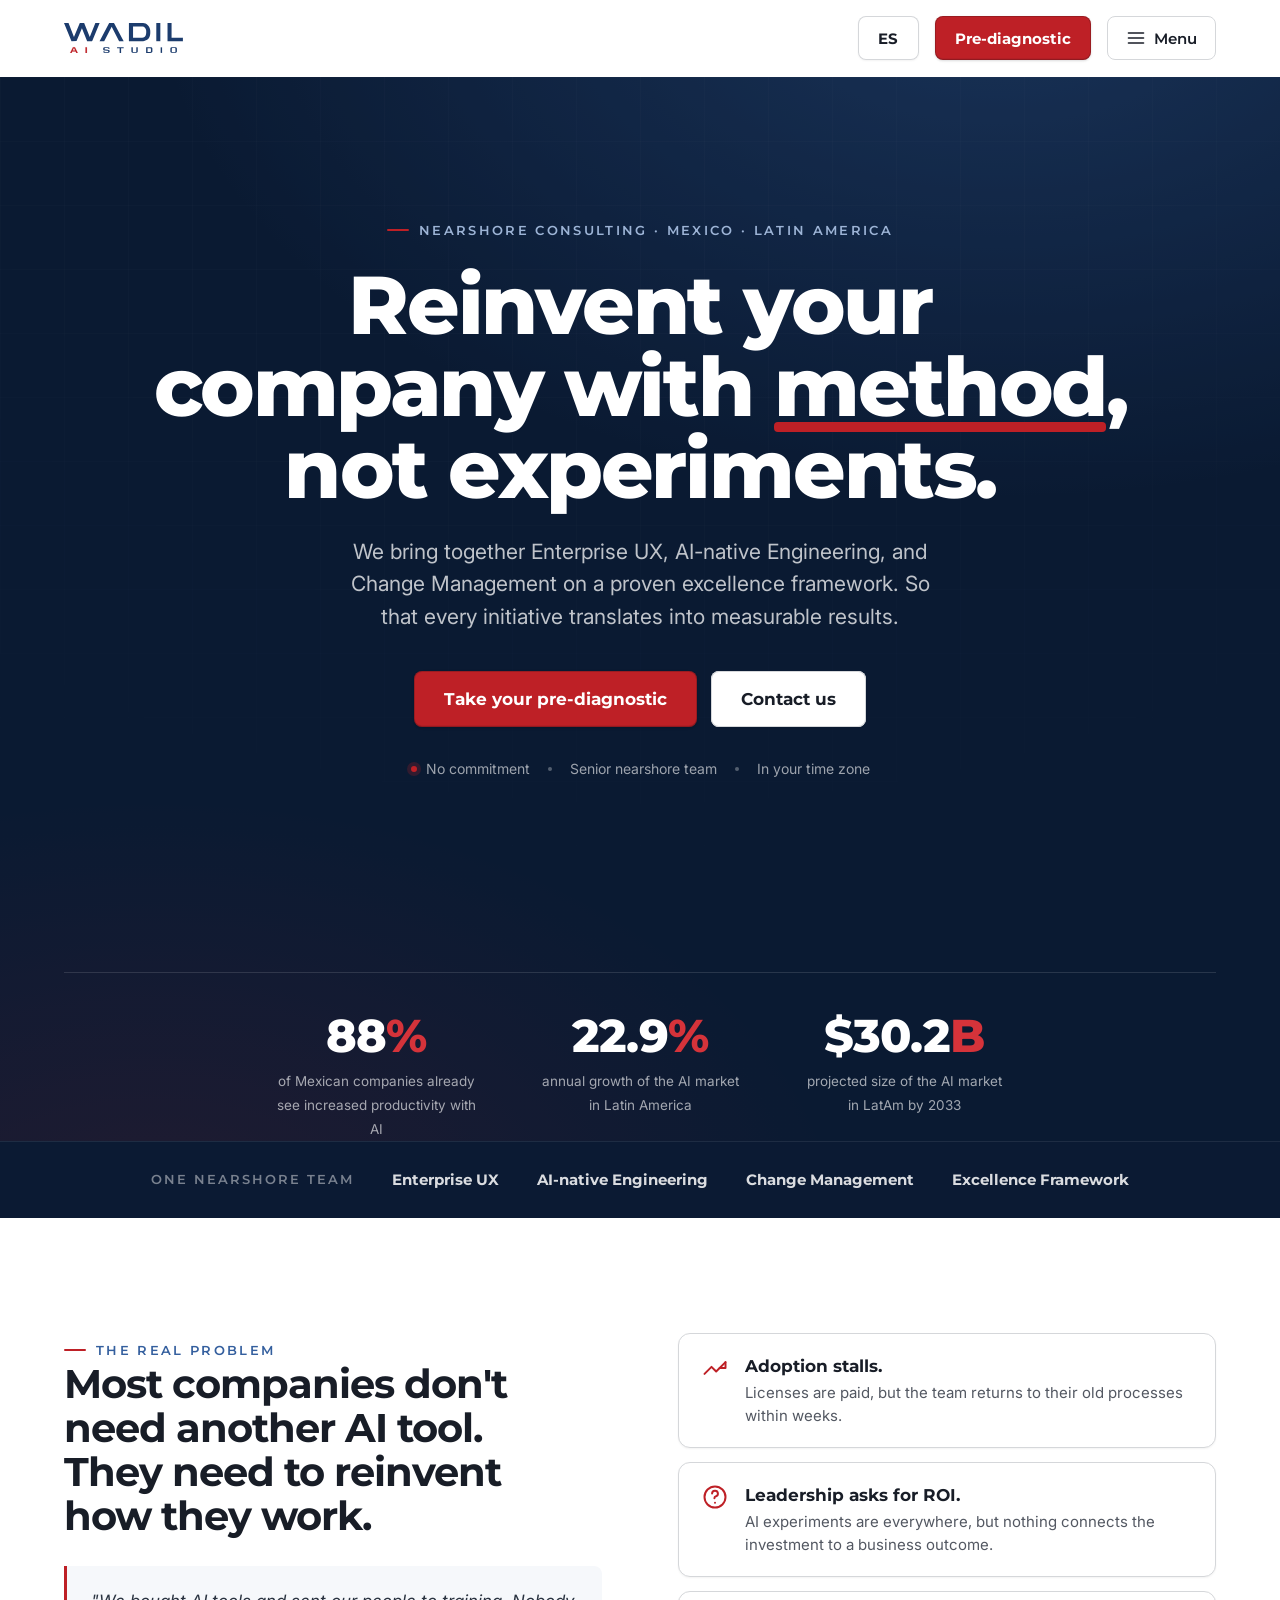
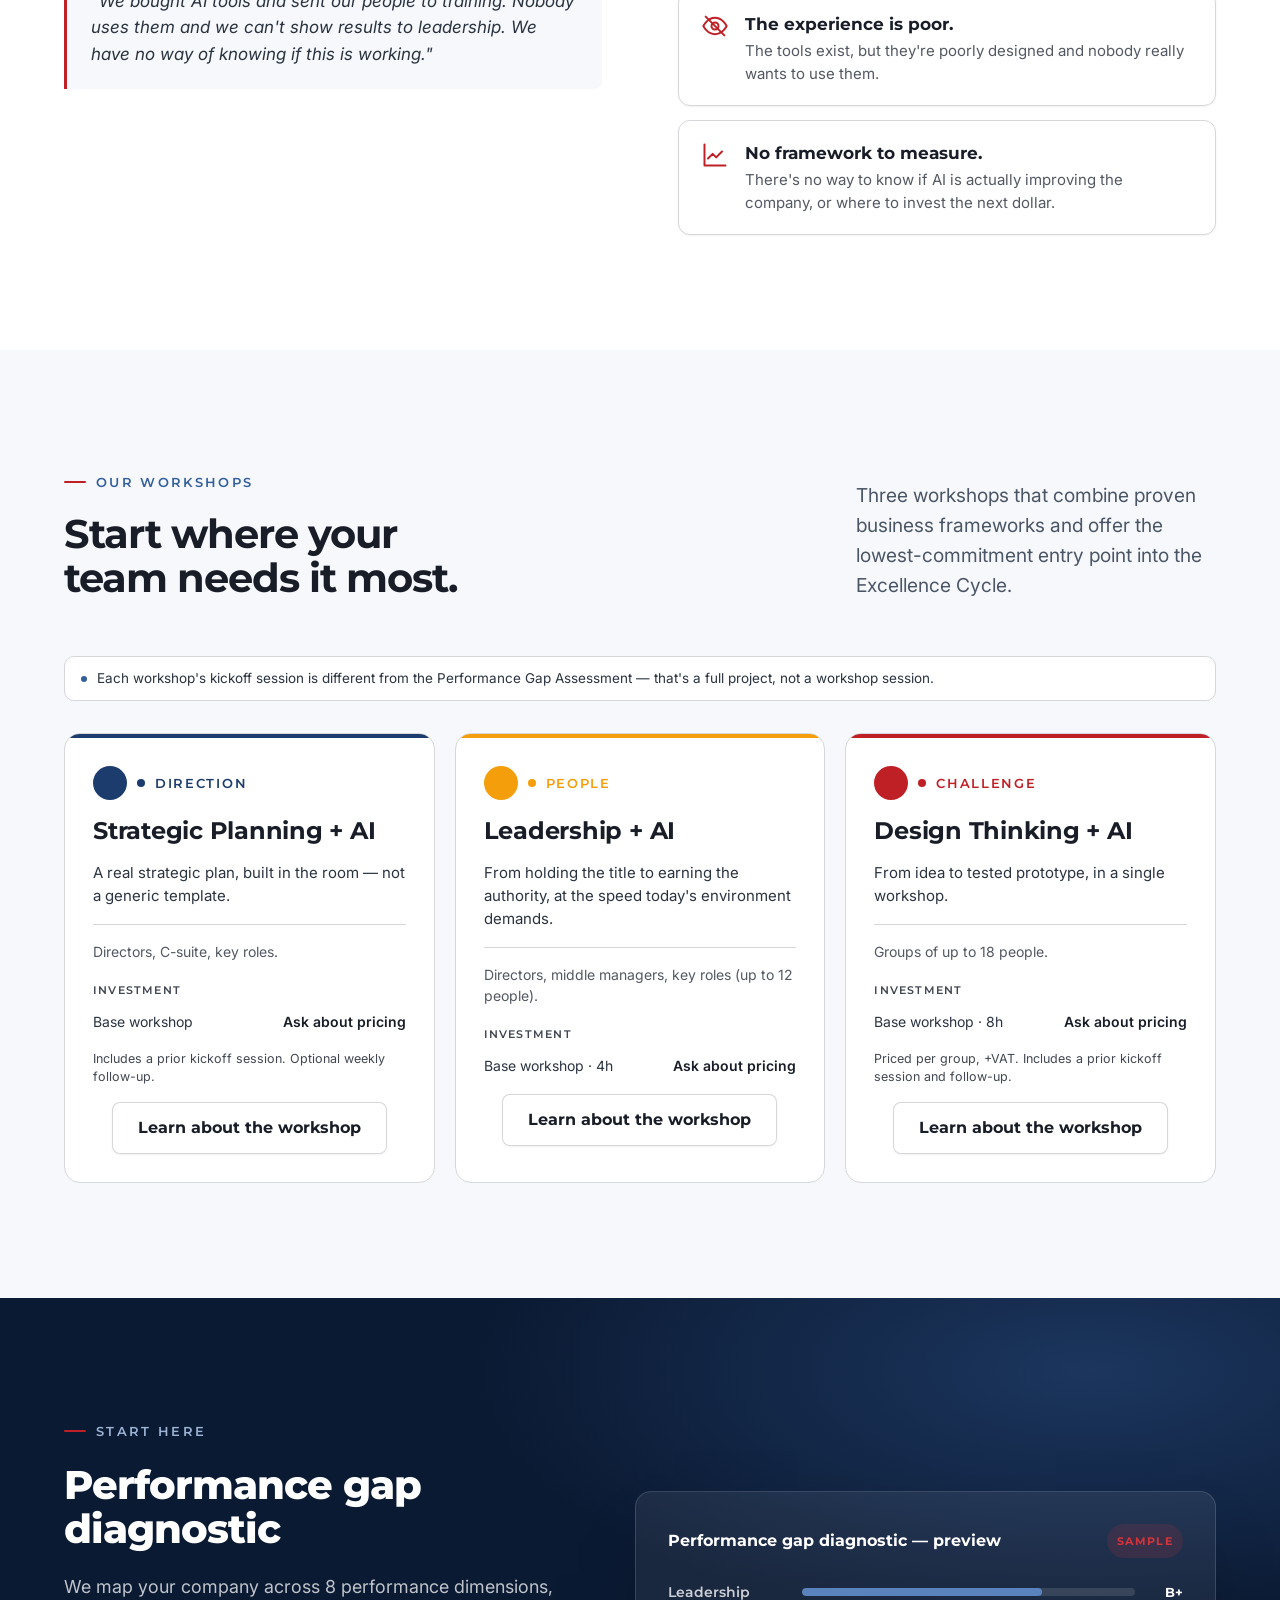
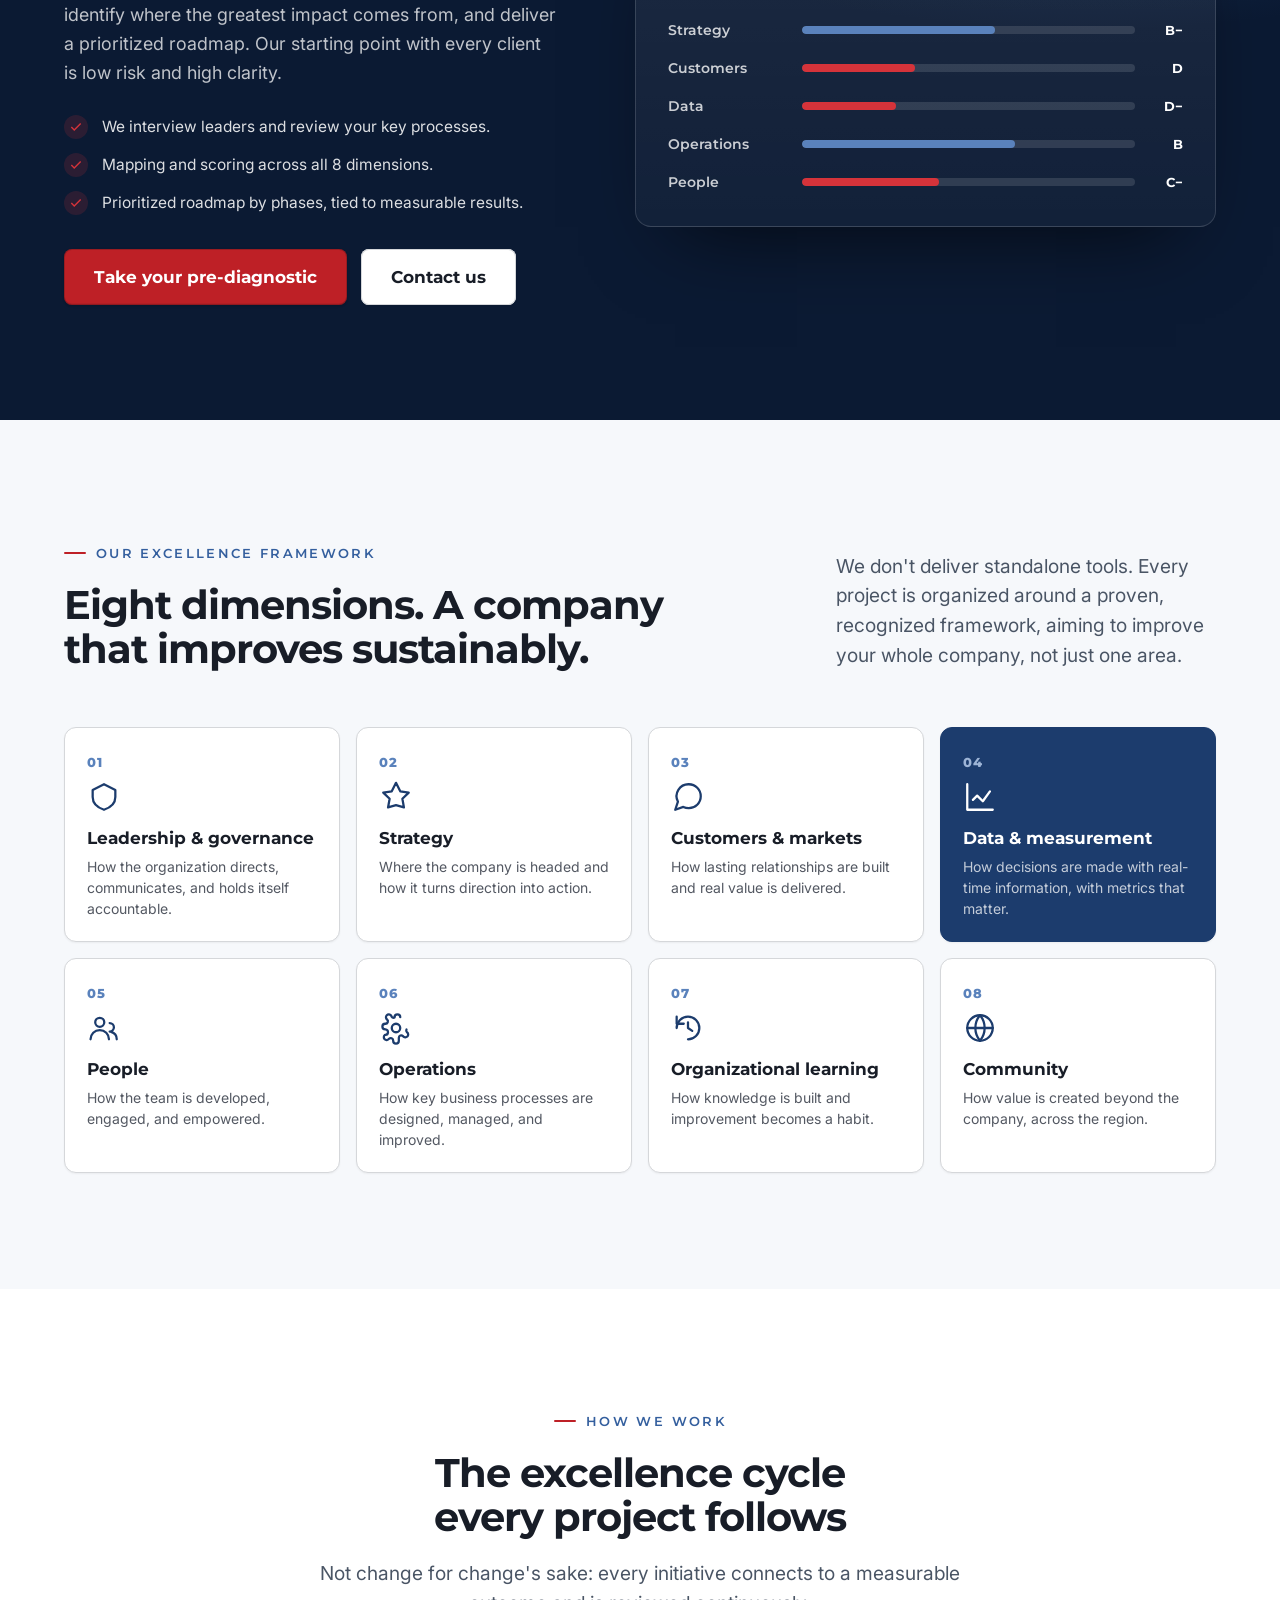
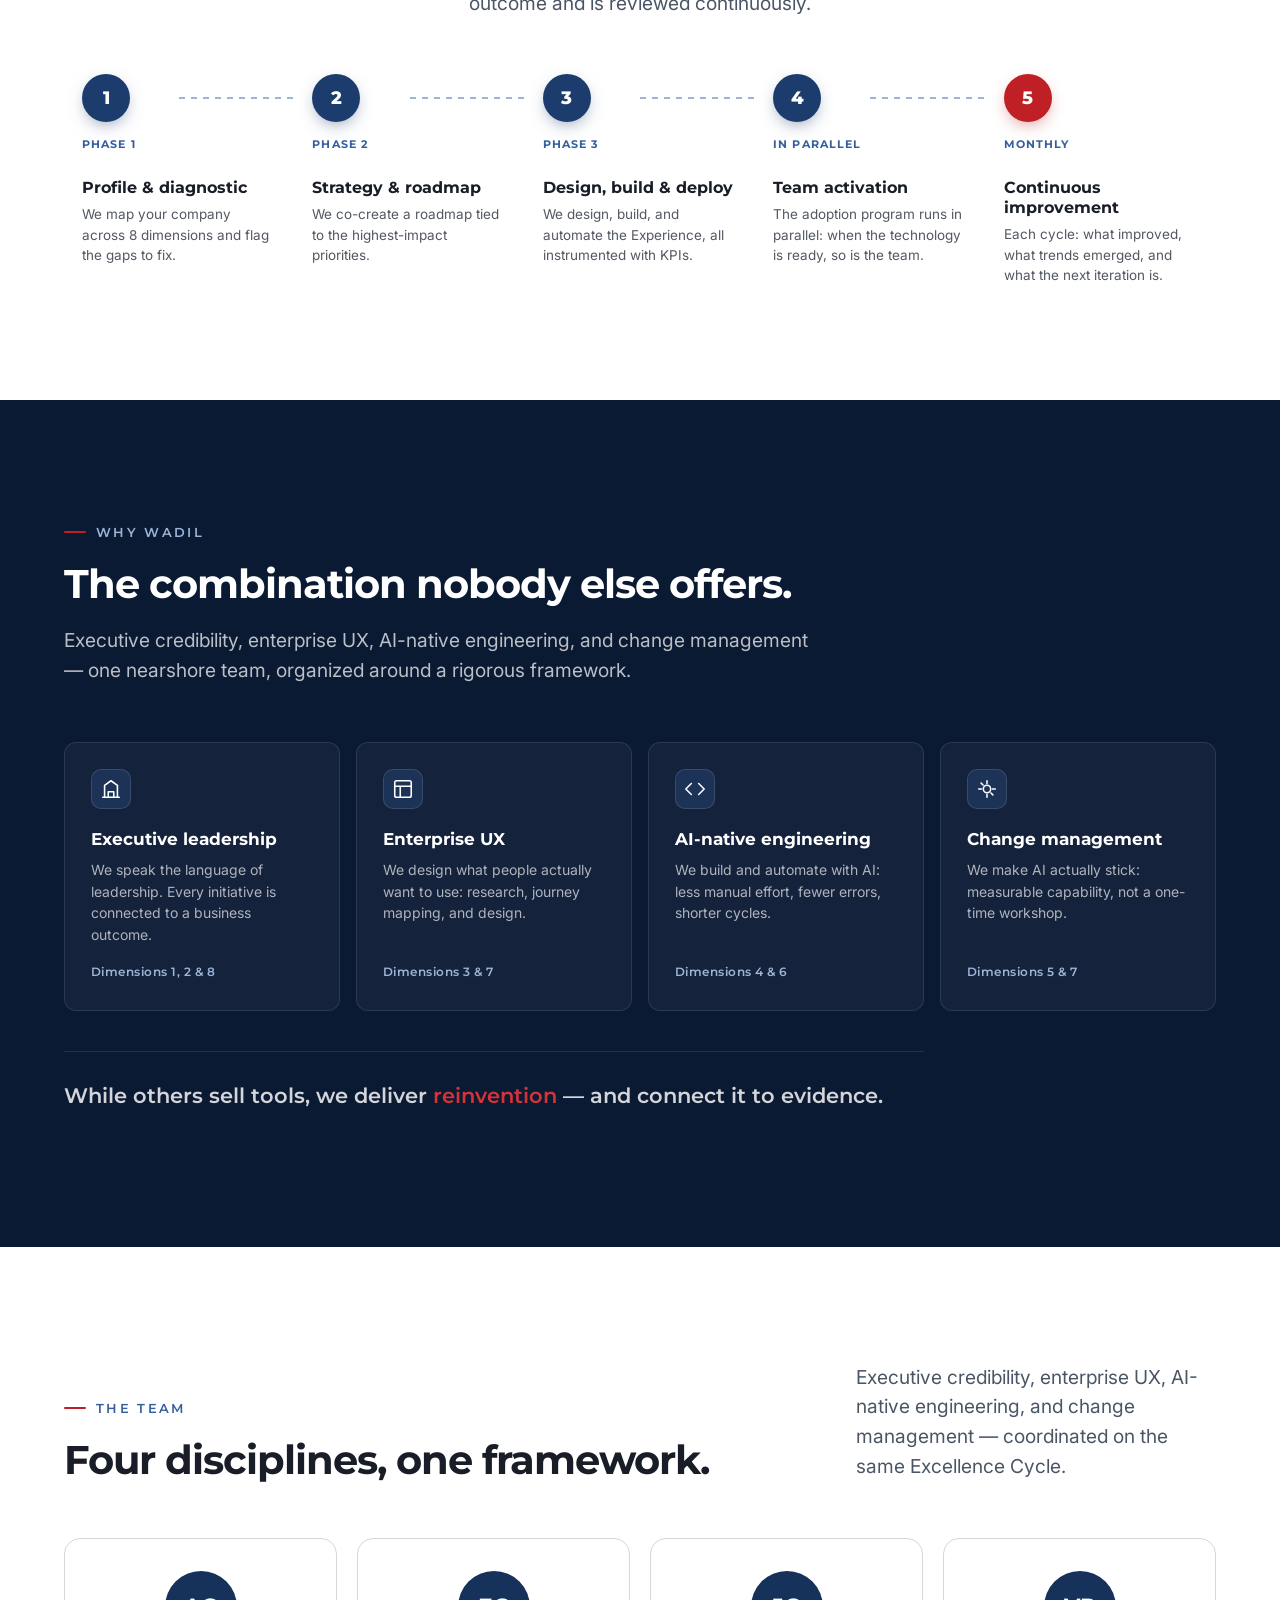
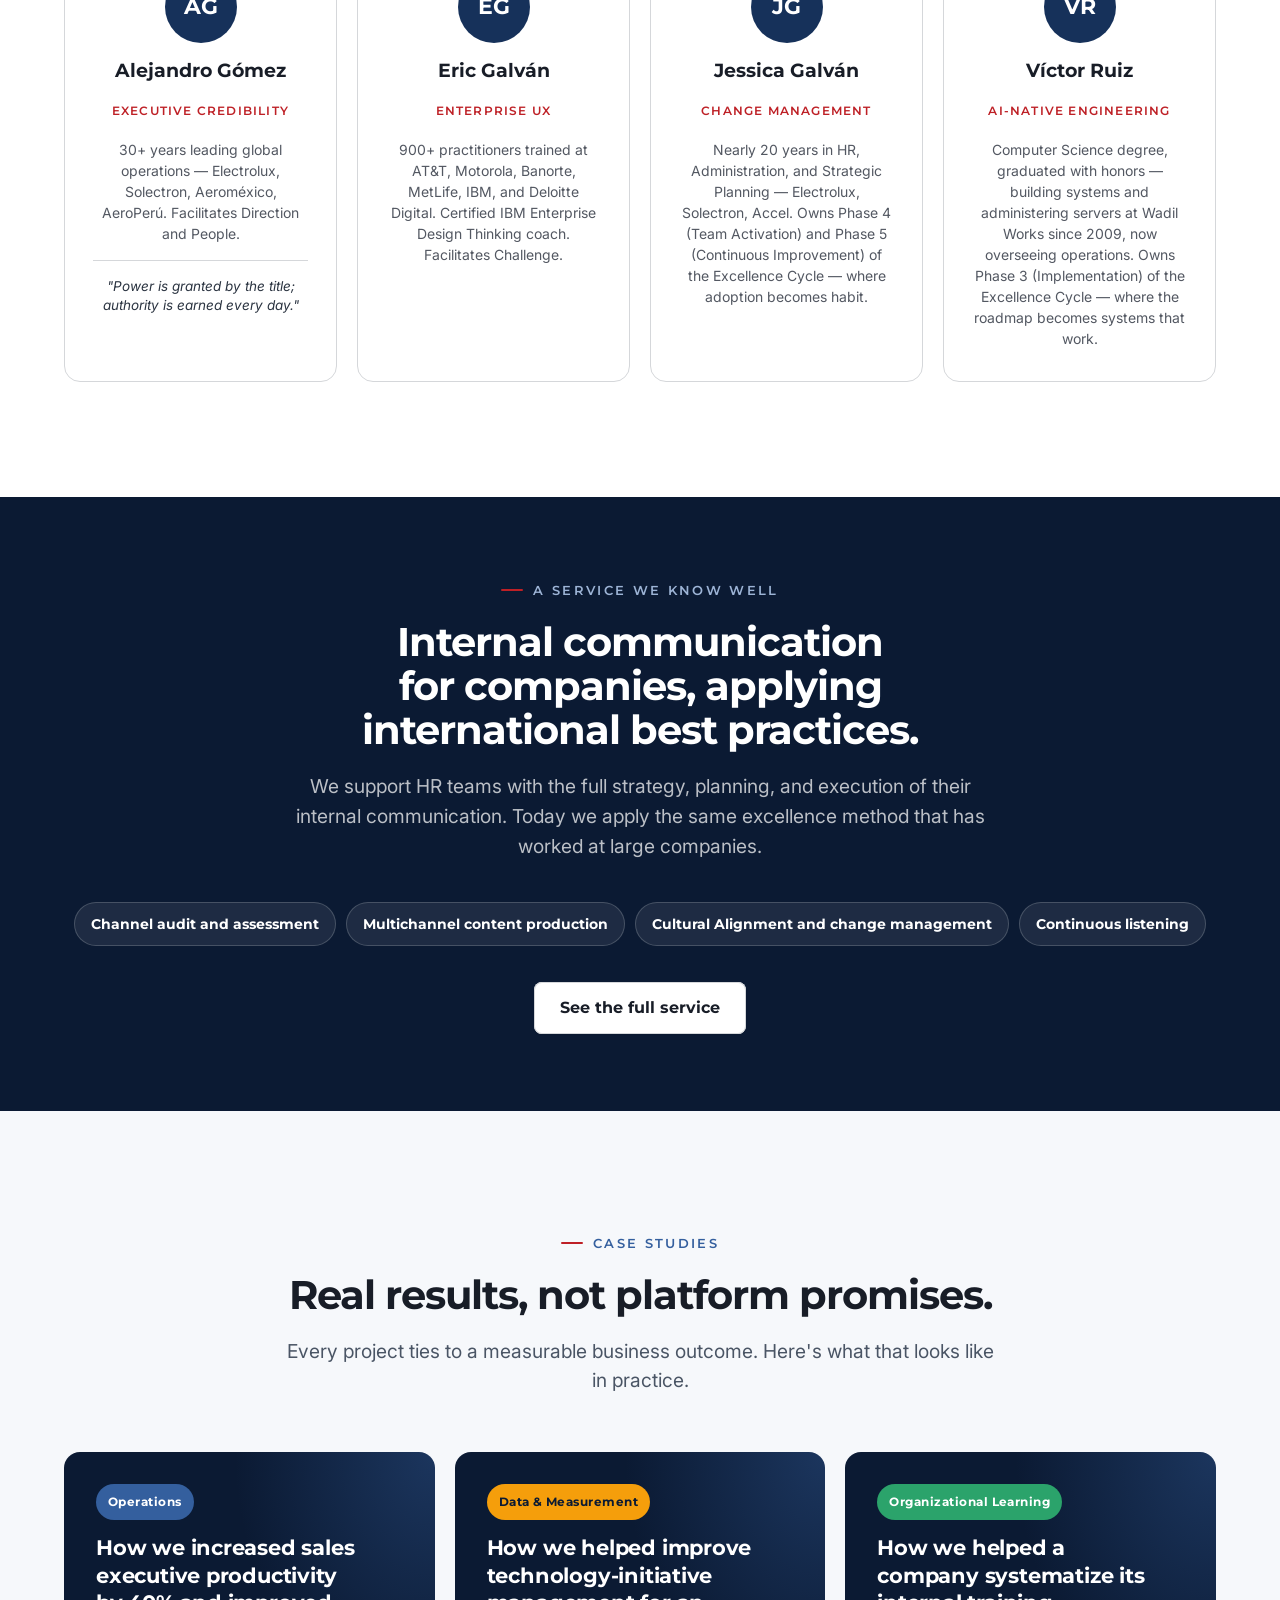
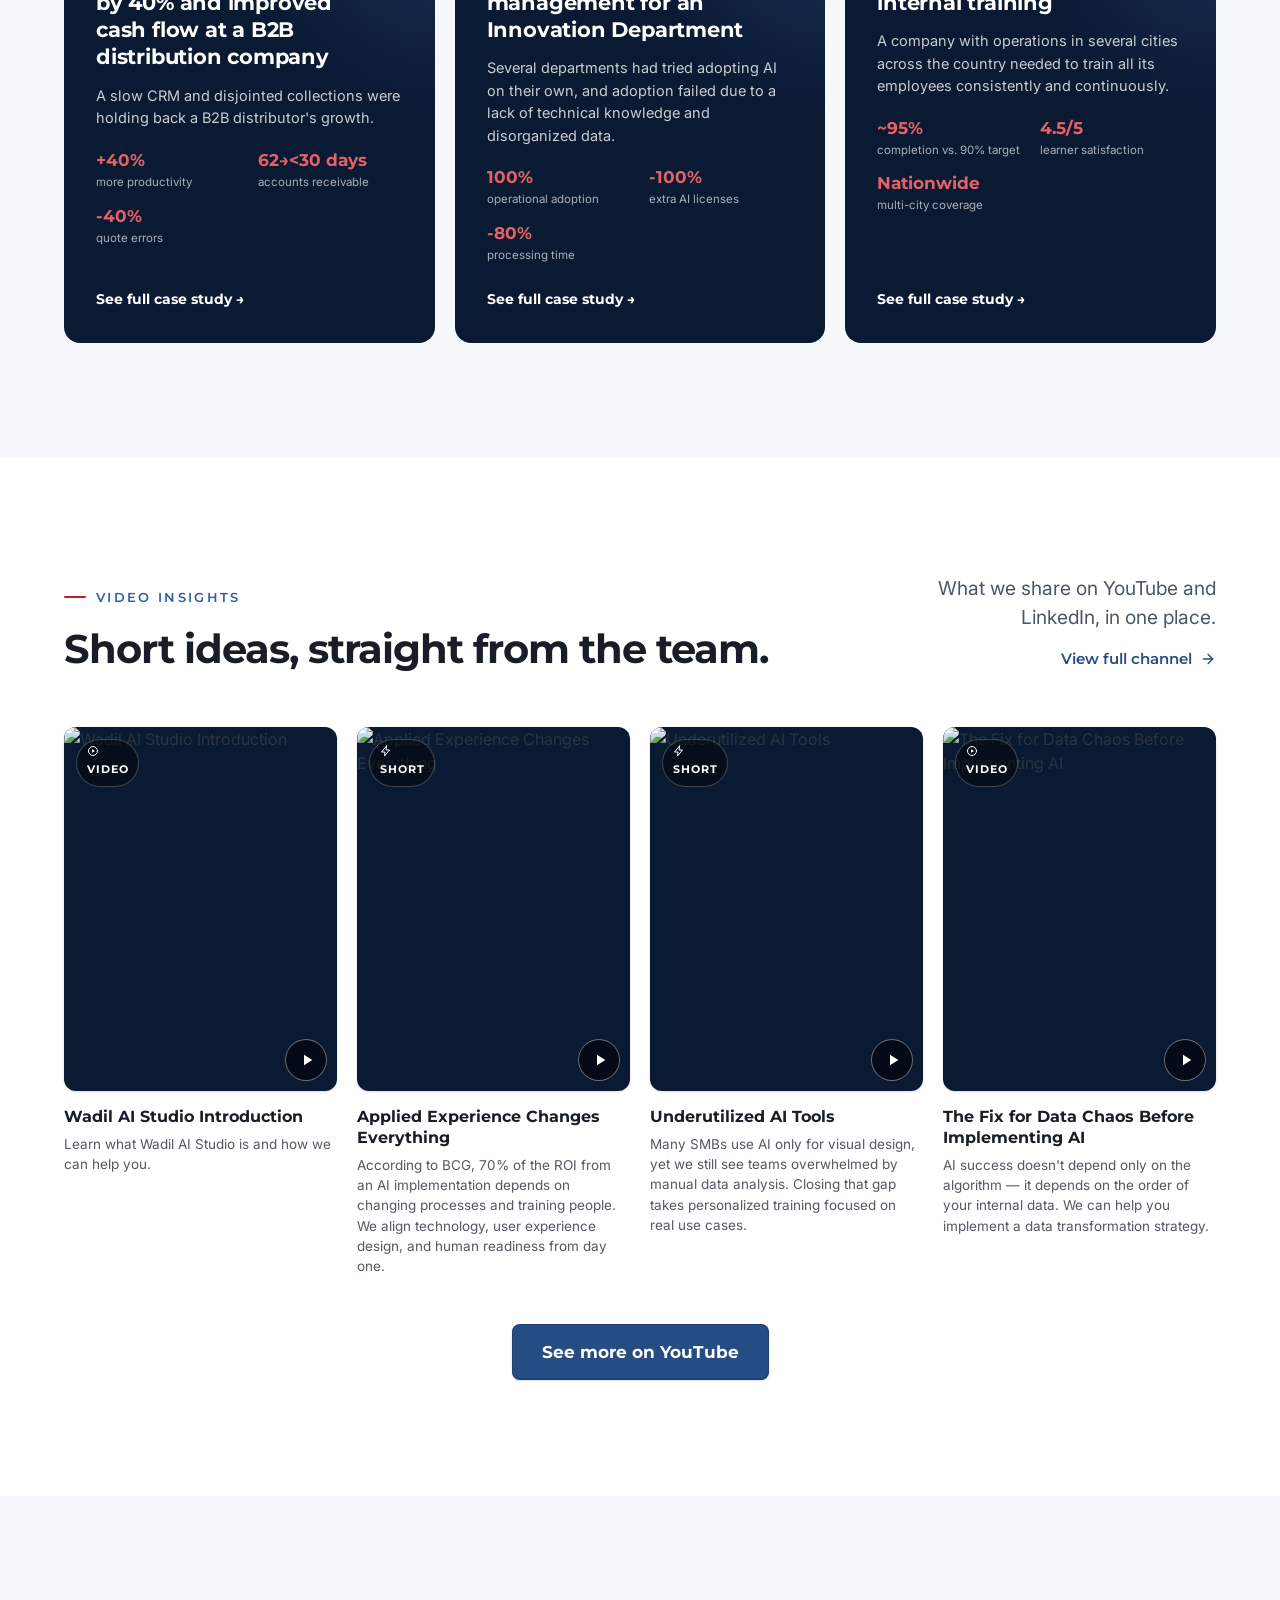
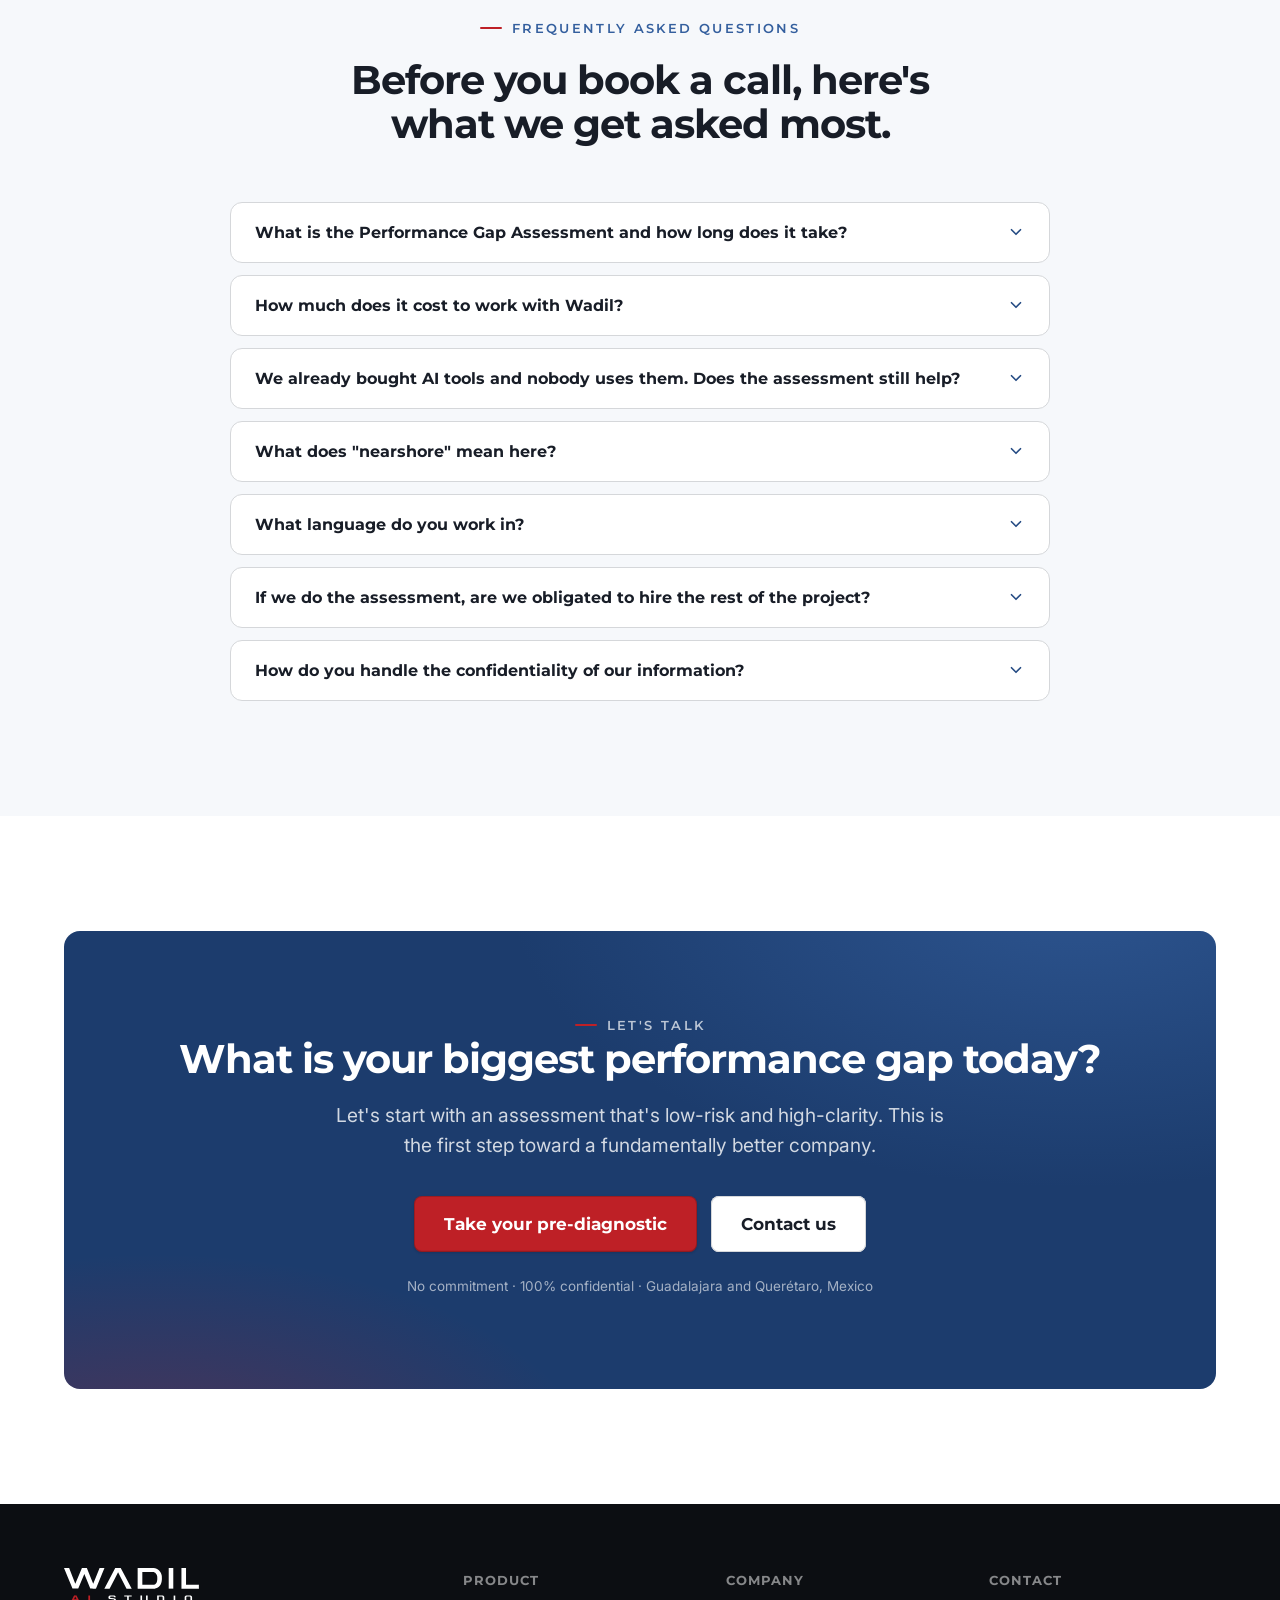
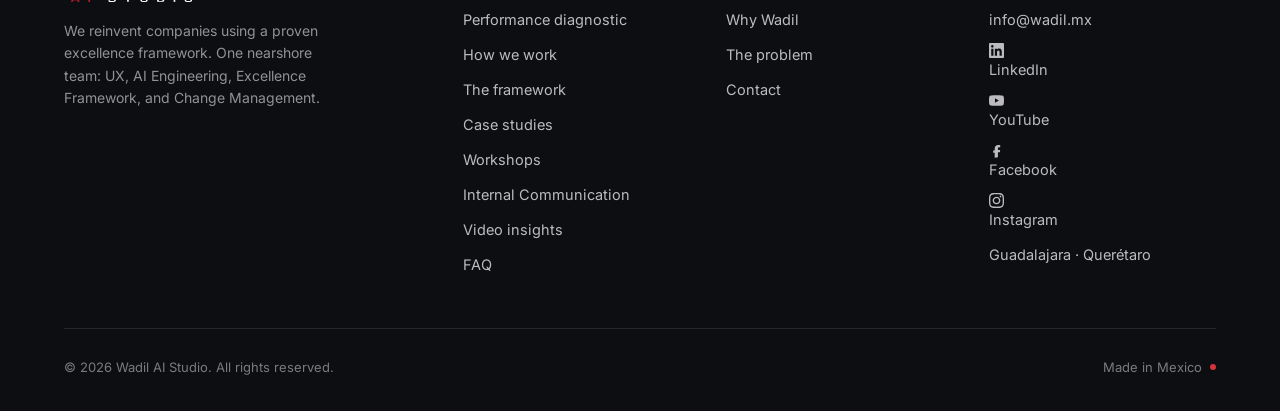
==== commit e3183c34: "Ajustes de contenido y estilo en home: hero, talleres, diagnóstico, marco, ciclo, comunicación inter" ====
--- a/index.html
+++ b/index.html
@@ -41,7 +41,7 @@
   <link rel="preconnect" href="https://fonts.googleapis.com">
   <link rel="preconnect" href="https://fonts.gstatic.com" crossorigin>
   <link href="https://fonts.googleapis.com/css2?family=Inter:wght@400;500;600&family=Montserrat:wght@600;700;800&display=swap" rel="stylesheet">
-  <link rel="stylesheet" href="css/styles.css?v=20260921">
+  <link rel="stylesheet" href="css/styles.css?v=20260929">
 
   <!-- Google Search Console verification — PENDIENTE_CODIGO_SEARCH_CONSOLE es placeholder, reemplazar con el código real -->
   <meta name="google-site-verification" content="PENDIENTE_CODIGO_SEARCH_CONSOLE" />
@@ -187,11 +187,11 @@
       <div class="hero__eyebrow-wrap">
         <p class="eyebrow" data-i18n="hero.eyebrow">CONSULTORÍA NEARSHORE · MÉXICO · LATINOAMÉRICA</p>
       </div>
-      <h1 class="hero__title" data-i18n-html="hero.title">Reinventa tu empresa con <span class="accent">IA</span>. Con método, no con experimentos.</h1>
-      <p class="hero__sub" data-i18n="hero.sub">Unimos UX Empresarial, Ingeniería AI-native y Gestión del Cambio sobre un marco de excelencia probado. Para que cada iniciativa de IA se traduzca en resultados medibles.</p>
+      <h1 class="hero__title" data-i18n-html="hero.title">Reinventa tu empresa con <span class="accent">método</span>, no con experimentos.</h1>
+      <p class="hero__sub" data-i18n="hero.sub">Unimos UX Empresarial, Ingeniería AI-native y Gestión del Cambio sobre un marco de excelencia probado. Para que cada iniciativa se traduzca en resultados medibles.</p>
       <div class="hero__actions">
         <a class="btn btn--red btn--lg" href="https://dx-ai.wadil.mx" data-i18n="hero.cta_primary">Realiza tu pre-diagnóstico</a>
-        <a class="btn btn--ghost-light btn--lg" href="https://wa.me/523334936789?text=Hola%20Wadil%2C%20me%20gustar%C3%ADa%20conocer%20m%C3%A1s%20sobre%20su%20consultor%C3%ADa%20de%20IA." target="_blank" rel="noopener" data-i18n="hero.cta_secondary">Contáctanos</a>
+        <a class="btn btn--outline btn--lg" href="https://wa.me/523334936789?text=Hola%20Wadil%2C%20me%20gustar%C3%ADa%20conocer%20m%C3%A1s%20sobre%20su%20consultor%C3%ADa%20de%20IA." target="_blank" rel="noopener" data-i18n="hero.cta_secondary">Contáctanos</a>
       </div>
       <div class="hero__trust">
         <span><i class="dot"></i> <span data-i18n="hero.trust_1">Sin compromiso</span></span>
@@ -282,11 +282,11 @@
         <p class="eyebrow" data-i18n="home_talleres.eyebrow">NUESTROS TALLERES</p>
         <h2 class="display" data-i18n="home_talleres.title">Empieza por donde tu equipo más lo necesita.</h2>
       </div>
-      <p class="lead reveal" data-d="1" style="max-width:360px" data-i18n="home_talleres.lead">Tres talleres de medio día que combinan marcos de negocio probados con práctica guiada por IA — la entrada de menor compromiso al Ciclo de Excelencia.</p>
+      <p class="lead reveal" data-d="1" style="max-width:360px" data-i18n="home_talleres.lead">Tres talleres que combinan marcos de negocio probados y son la entrada de menor compromiso al Ciclo de Excelencia.</p>
     </div>
     <div class="talleres__note reveal">
       <i class="dot"></i>
-      <span data-i18n="home_talleres.note">La sesión de arranque de cada taller es distinta al Diagnóstico de Brechas de Desempeño (2 semanas, 8 dimensiones) — ese es un proyecto completo, no una sesión de taller.</span>
+      <span data-i18n="home_talleres.note">La sesión de arranque de cada taller es distinta al Diagnóstico de Brechas de Desempeño, ese es un proyecto completo, no una sesión de taller.</span>
     </div>
     <div class="talleres__grid">
       <a class="workshop-teaser reveal" href="taller-planeacion-estrategica.html" style="--pillar:var(--wad-navy-600)">
@@ -305,7 +305,7 @@
             </div>
           </div>
           <p class="workshop-teaser__fine" data-i18n="home_talleres.card1_fine">Incluye sesión de arranque previa. Seguimiento semanal opcional.</p>
-          <span class="link-arrow" data-i18n="home_talleres.cta">Conocer el taller<svg viewBox="0 0 24 24" fill="none" stroke="currentColor" stroke-width="2" stroke-linecap="round" stroke-linejoin="round"><path d="M5 12h14M13 6l6 6-6 6"></path></svg></span>
+          <span class="btn btn--outline workshop-teaser__cta" data-i18n="home_talleres.cta">Conocer el taller</span>
         </div>
       </a>
       <a class="workshop-teaser reveal" data-d="1" href="taller-liderazgo.html" style="--pillar:var(--wad-warning)">
@@ -323,7 +323,7 @@
               <span class="workshop-teaser__tier-price" data-i18n="home_talleres.card2_tier_price">Pregunta por el costo</span>
             </div>
           </div>
-          <span class="link-arrow" data-i18n="home_talleres.cta">Conocer el taller<svg viewBox="0 0 24 24" fill="none" stroke="currentColor" stroke-width="2" stroke-linecap="round" stroke-linejoin="round"><path d="M5 12h14M13 6l6 6-6 6"></path></svg></span>
+          <span class="btn btn--outline workshop-teaser__cta" data-i18n="home_talleres.cta">Conocer el taller</span>
         </div>
       </a>
       <a class="workshop-teaser reveal" data-d="2" href="taller-design-thinking.html" style="--pillar:var(--accent)">
@@ -337,19 +337,12 @@
           <div>
             <p class="workshop-teaser__pricing-label" data-i18n="workshop.pricing_label">INVERSIÓN</p>
             <div class="workshop-teaser__tier">
-              <span class="workshop-teaser__tier-header">
-                <span class="workshop-teaser__tier-name" data-i18n="home_talleres.card3_tier2_name">Taller base · 8h</span>
-                <span class="workshop-teaser__recommended" data-i18n="home_talleres.card3_recommended">RECOMENDADO</span>
-              </span>
-              <span class="workshop-teaser__tier-price workshop-teaser__tier-price--sm" data-i18n="home_talleres.card3_tier2_price">Pregunta por el costo</span>
-            </div>
-            <div class="workshop-teaser__tier">
-              <span class="workshop-teaser__tier-name" data-i18n="home_talleres.card3_tier3_name">Deep Dive · 16h</span>
-              <span class="workshop-teaser__tier-price workshop-teaser__tier-price--sm" data-i18n="home_talleres.card3_tier3_price">Pregunta por el costo</span>
+              <span class="workshop-teaser__tier-name" data-i18n="home_talleres.card3_tier2_name">Taller base · 8h</span>
+              <span class="workshop-teaser__tier-price" data-i18n="home_talleres.card3_tier2_price">Pregunta por el costo</span>
             </div>
           </div>
           <p class="workshop-teaser__fine" data-i18n="home_talleres.card3_fine">Precio por grupo, +IVA. Incluye sesión de arranque previa y seguimiento posterior.</p>
-          <span class="link-arrow" data-i18n="home_talleres.cta">Conocer el taller<svg viewBox="0 0 24 24" fill="none" stroke="currentColor" stroke-width="2" stroke-linecap="round" stroke-linejoin="round"><path d="M5 12h14M13 6l6 6-6 6"></path></svg></span>
+          <span class="btn btn--outline workshop-teaser__cta" data-i18n="home_talleres.cta">Conocer el taller</span>
         </div>
       </a>
     </div>
@@ -364,7 +357,7 @@
       <div class="diag__copy reveal">
         <p class="eyebrow" data-i18n="diag.eyebrow">Empieza por aquí</p>
         <h2 class="diag__title" data-i18n="diag.title">Diagnóstico de brechas de desempeño</h2>
-        <p class="diag__sub" data-i18n="diag.sub">En dos semanas mapeamos tu empresa a través de 8 dimensiones de desempeño, identificamos dónde la IA genera el mayor impacto y entregamos un roadmap priorizado. Bajo riesgo, alta claridad — el punto de partida de cada cliente.</p>
+        <p class="diag__sub" data-i18n="diag.sub">Mapeamos tu empresa a través de 8 dimensiones de desempeño, identificamos dónde se genera el mayor impacto y entregamos un roadmap priorizado. Nuestro punto de partida con cada cliente es de bajo riesgo y alta claridad.</p>
         <ul class="diag__points">
           <li>
             <span class="chk"><svg viewBox="0 0 24 24"><path d="M4 12l5 5L20 6"></path></svg></span>
@@ -376,12 +369,12 @@
           </li>
           <li>
             <span class="chk"><svg viewBox="0 0 24 24"><path d="M4 12l5 5L20 6"></path></svg></span>
-            <span data-i18n="diag.point3">Roadmap de IA por fases, atado a resultados medibles.</span>
+            <span data-i18n="diag.point3">Roadmap priorizado por fases, atado a resultados medibles.</span>
           </li>
         </ul>
         <div class="diag__actions">
           <a class="btn btn--red btn--lg" href="https://dx-ai.wadil.mx" data-i18n="diag.cta_primary">Realiza tu pre-diagnóstico</a>
-          <a class="btn btn--ghost-light btn--lg" href="https://wa.me/523334936789?text=Hola%20Wadil%2C%20me%20gustar%C3%ADa%20conocer%20m%C3%A1s%20sobre%20su%20consultor%C3%ADa%20de%20IA." target="_blank" rel="noopener" data-i18n="diag.cta_secondary">Contáctanos</a>
+          <a class="btn btn--outline btn--lg" href="https://wa.me/523334936789?text=Hola%20Wadil%2C%20me%20gustar%C3%ADa%20conocer%20m%C3%A1s%20sobre%20su%20consultor%C3%ADa%20de%20IA." target="_blank" rel="noopener" data-i18n="diag.cta_secondary">Contáctanos</a>
         </div>
       </div>
       <div class="diag__visual reveal" data-d="1">
@@ -410,7 +403,7 @@
         <p class="eyebrow" data-i18n="fw.eyebrow">Nuestro marco de excelencia</p>
         <h2 class="display" data-i18n="fw.title">Ocho dimensiones. Una empresa que mejora de forma sostenida.</h2>
       </div>
-      <p class="lead reveal" data-d="1" style="max-width:380px" data-i18n="fw.lead">No entregamos herramientas sueltas. Cada proyecto se organiza sobre un marco probado y reconocido, para que la IA mejore tu empresa completa, no solo un área.</p>
+      <p class="lead reveal" data-d="1" style="max-width:380px" data-i18n="fw.lead">No entregamos herramientas sueltas. Cada proyecto se organiza sobre un marco probado y reconocido, buscando mejorar tu empresa completa, no sólo un área.</p>
     </div>
     <div class="fw__grid">
       <article class="dim reveal">
@@ -476,19 +469,19 @@
     <div class="cycle__grid">
       <div class="cstep reveal">
         <div class="cstep__num">1</div>
-        <span class="cstep__when" data-i18n="cycle.step1_when">Semanas 1–2</span>
+        <span class="cstep__when" data-i18n="cycle.step1_when">Fase 1</span>
         <h4 data-i18n="cycle.step1_title">Perfil y diagnóstico</h4>
-        <p  data-i18n="cycle.step1_body">Mapeamos tu empresa a lo largo de las 8 dimensiones y puntuamos las brechas.</p>
+        <p  data-i18n="cycle.step1_body">Mapeamos tu empresa a lo largo de 8 dimensiones y señalamos las brechas a corregir.</p>
       </div>
       <div class="cstep reveal" data-d="1">
         <div class="cstep__num">2</div>
-        <span class="cstep__when" data-i18n="cycle.step2_when">Semanas 2–3</span>
+        <span class="cstep__when" data-i18n="cycle.step2_when">Fase 2</span>
         <h4 data-i18n="cycle.step2_title">Estrategia y roadmap</h4>
-        <p  data-i18n="cycle.step2_body">Co-creamos un roadmap de IA por fases, atado a las prioridades de mayor impacto.</p>
+        <p  data-i18n="cycle.step2_body">Co-creamos un roadmap ligado a las prioridades de mayor impacto.</p>
       </div>
       <div class="cstep reveal" data-d="2">
         <div class="cstep__num">3</div>
-        <span class="cstep__when" data-i18n="cycle.step3_when">Semanas 3–10</span>
+        <span class="cstep__when" data-i18n="cycle.step3_when">Fase 3</span>
         <h4 data-i18n="cycle.step3_title">Diseño, build y deploy</h4>
         <p  data-i18n="cycle.step3_body">Diseñamos, construimos y automatizamos la Experiencia, todo instrumentado con KPIs.</p>
       </div>
@@ -592,19 +585,19 @@
   <div class="wrap">
     <div class="section-head center reveal">
       <p class="eyebrow eyebrow--center" data-i18n="home_comunicacion.eyebrow">Un servicio que conocemos bien</p>
-      <h2 class="display" data-i18n="home_comunicacion.title">Comunicación interna para empresas, ahora reinventada con IA.</h2>
-      <p class="lead" data-i18n="home_comunicacion.lead">Apoyamos a las áreas de RH con la estrategia, planeación y ejecución completa de su comunicación interna. Hoy aplicamos el mismo método de excelencia que ha funcionado pero potenciado con IA.</p>
+      <h2 class="display" data-i18n="home_comunicacion.title">Comunicación interna para empresas aplicando las mejores prácticas internacionales.</h2>
+      <p class="lead" data-i18n="home_comunicacion.lead">Apoyamos a las áreas de RH con la estrategia, planeación y ejecución completa de su comunicación interna. Hoy aplicamos el mismo método de excelencia que ha funcionado en grandes empresas.</p>
     </div>
 
     <div class="ci-chips reveal" data-d="1">
       <span class="ci-chip" data-i18n="home_comunicacion.chip1">Auditoría y diagnóstico de canales</span>
       <span class="ci-chip" data-i18n="home_comunicacion.chip2">Producción de contenido multicanal</span>
       <span class="ci-chip" data-i18n="home_comunicacion.chip3">Cultura y gestión del cambio</span>
-      <span class="ci-chip" data-i18n="home_comunicacion.chip4">Escucha continua con IA</span>
+      <span class="ci-chip" data-i18n="home_comunicacion.chip4">Escucha continua</span>
     </div>
 
     <div class="center reveal" data-d="2" style="margin-top: 36px;">
-      <a class="btn btn--ghost-light" href="comunicacion-interna.html" data-i18n="home_comunicacion.button">Conoce el servicio completo</a>
+      <a class="btn btn--outline" href="comunicacion-interna.html" data-i18n="home_comunicacion.button">Conoce el servicio completo</a>
     </div>
   </div>
 </section>
@@ -667,7 +660,7 @@
     <div class="videos__grid" id="videosGrid"></div>
 
     <div class="videos__cta">
-      <a class="btn btn--outline btn--lg" href="https://www.youtube.com/@wadilworks5678" target="_blank" rel="noopener" data-i18n="insights.cta_more">Ver más en YouTube</a>
+      <a class="btn btn--navy btn--lg" href="https://www.youtube.com/@wadilworks5678" target="_blank" rel="noopener" data-i18n="insights.cta_more">Ver más en YouTube</a>
     </div>
   </div>
 </section>
@@ -756,10 +749,10 @@
     <div class="cta__panel reveal">
       <p class="eyebrow eyebrow--center" style="color:rgba(255,255,255,.7)" data-i18n="cta.eyebrow">Conversemos</p>
       <h2 class="display" data-i18n="cta.title">¿Cuál es tu mayor brecha de desempeño hoy?</h2>
-      <p class="lead" data-i18n="cta.lead">Empecemos con un diagnóstico de dos semanas de bajo riesgo y alta claridad. Este es el primer paso hacia una empresa fundamentalmente mejor.</p>
+      <p class="lead" data-i18n="cta.lead">Empecemos con un diagnóstico que es de bajo riesgo y alta claridad. Este es el primer paso hacia una empresa fundamentalmente mejor.</p>
       <div class="cta__actions">
         <a class="btn btn--red btn--lg" href="https://dx-ai.wadil.mx" data-i18n="cta.cta_primary">Realiza tu pre-diagnóstico</a>
-        <a class="btn btn--ghost-light btn--lg" href="https://wa.me/523334936789?text=Hola%20Wadil%2C%20me%20gustar%C3%ADa%20conocer%20m%C3%A1s%20sobre%20su%20consultor%C3%ADa%20de%20IA." target="_blank" rel="noopener" data-i18n="cta.cta_secondary">Contáctanos</a>
+        <a class="btn btn--outline btn--lg" href="https://wa.me/523334936789?text=Hola%20Wadil%2C%20me%20gustar%C3%ADa%20conocer%20m%C3%A1s%20sobre%20su%20consultor%C3%ADa%20de%20IA." target="_blank" rel="noopener" data-i18n="cta.cta_secondary">Contáctanos</a>
       </div>
       <p class="cta__fine" data-i18n="cta.fine">Sin compromiso · 100% confidencial · Guadalajara y Querétaro, México</p>
     </div>
@@ -772,7 +765,7 @@
     <div class="footer__top">
       <div class="footer__brand">
         <img src="assets/logo-footer.svg" alt="Wadil AI Studio" style="height:34px">
-        <p data-i18n="footer.brand_p">Reinventamos empresas con IA, sobre un marco de excelencia probado. Un solo equipo nearshore: UX, ingeniería, Marco de Excelencia y Gestión del Cambio.</p>
+        <p data-i18n="footer.brand_p">Reinventamos empresas utilizando un marco de excelencia probado. Un solo equipo nearshore: UX, Ingeniería IA, Marco de Excelencia y Gestión del Cambio.</p>
       </div>
       <div class="footer__col">
         <h6 data-i18n="footer.col1_title">Producto</h6>
@@ -802,6 +795,14 @@
           <svg xmlns="http://www.w3.org/2000/svg" width="15" height="15" viewBox="0 0 24 24" fill="currentColor" aria-hidden="true"><path d="M23.498 6.186a3.016 3.016 0 0 0-2.122-2.136C19.505 3.545 12 3.545 12 3.545s-7.505 0-9.377.505A3.017 3.017 0 0 0 .502 6.186C0 8.07 0 12 0 12s0 3.93.502 5.814a3.016 3.016 0 0 0 2.122 2.136c1.871.505 9.376.505 9.376.505s7.505 0 9.377-.505a3.015 3.015 0 0 0 2.122-2.136C24 15.93 24 12 24 12s0-3.93-.502-5.814zM9.545 15.568V8.432L15.818 12l-6.273 3.568z"/></svg>
           <span data-i18n="footer.col3_link3">YouTube</span>
         </a>
+        <a href="https://www.facebook.com/wadilpage" target="_blank" rel="noopener noreferrer" class="footer__social">
+          <svg xmlns="http://www.w3.org/2000/svg" width="15" height="15" viewBox="0 0 24 24" fill="currentColor" aria-hidden="true"><path d="M9.101 23.691v-7.98H6.627v-3.667h2.474v-2.573c0-4.088 2.194-6.14 5.503-6.14 1.858 0 3.35.28 3.35.28v3.36h-1.63c-1.612 0-2.02.987-2.02 2.03v2.043h3.594l-.516 3.667h-3.078v7.98z"/></svg>
+          <span data-i18n="footer.col3_link4">Facebook</span>
+        </a>
+        <a href="https://www.instagram.com/wadilworks/" target="_blank" rel="noopener noreferrer" class="footer__social">
+          <svg xmlns="http://www.w3.org/2000/svg" width="15" height="15" viewBox="0 0 24 24" fill="currentColor" aria-hidden="true"><path d="M12 2.163c3.204 0 3.584.012 4.85.07 3.252.148 4.771 1.691 4.919 4.919.058 1.265.069 1.645.069 4.849 0 3.205-.012 3.584-.069 4.849-.149 3.225-1.664 4.771-4.919 4.919-1.266.058-1.644.07-4.85.07-3.204 0-3.584-.012-4.849-.07-3.26-.149-4.771-1.699-4.919-4.92-.058-1.265-.07-1.644-.07-4.849 0-3.204.013-3.583.07-4.849.149-3.227 1.664-4.771 4.919-4.919 1.266-.057 1.645-.069 4.849-.069zm0-2.163c-3.259 0-3.667.014-4.947.072-4.358.2-6.78 2.618-6.98 6.98-.059 1.281-.073 1.689-.073 4.948 0 3.259.014 3.668.072 4.948.2 4.358 2.618 6.78 6.98 6.98 1.281.058 1.689.072 4.948.072 3.259 0 3.668-.014 4.948-.072 4.354-.2 6.782-2.618 6.979-6.98.059-1.28.073-1.689.073-4.948 0-3.259-.014-3.667-.072-4.947-.196-4.354-2.617-6.78-6.979-6.98-1.281-.059-1.69-.073-4.949-.073zm0 5.838c-3.403 0-6.162 2.759-6.162 6.162s2.759 6.163 6.162 6.163 6.162-2.759 6.162-6.163c0-3.403-2.759-6.162-6.162-6.162zm0 10.162c-2.209 0-4-1.79-4-4 0-2.209 1.791-4 4-4s4 1.791 4 4c0 2.21-1.791 4-4 4zm6.406-11.845c-.796 0-1.441.645-1.441 1.44s.645 1.44 1.441 1.44c.795 0 1.439-.645 1.439-1.44s-.644-1.44-1.439-1.44z"/></svg>
+          <span data-i18n="footer.col3_link5">Instagram</span>
+        </a>
         <p data-i18n="footer.col3_city">Guadalajara · Querétaro</p>
       </div>
     </div>
@@ -812,7 +813,7 @@
   </div>
 </footer>
 
-<script src="js/i18n.js?v=20260921"></script>
+<script src="js/i18n.js?v=20260929"></script>
 <script src="js/main.js?v=20260921"></script>
 <script defer src="https://cdnjs.cloudflare.com/ajax/libs/three.js/r134/three.min.js"></script>
 <script defer src="https://cdnjs.cloudflare.com/ajax/libs/vanta/0.5.24/vanta.waves.min.js"></script>
--- a/css/styles.css
+++ b/css/styles.css
@@ -698,12 +698,10 @@
 .workshop-teaser__pricing-label { margin: 0 0 8px; font-family: var(--wad-font-display); font-weight: 600; font-size: 11px; letter-spacing: .11em; color: var(--wad-slate-700); }
 .workshop-teaser__tier { display: flex; align-items: center; justify-content: space-between; gap: 12px; font-size: 14px; }
 .workshop-teaser__tier + .workshop-teaser__tier { margin-top: 6px; }
-.workshop-teaser__tier-header { display: flex; align-items: center; gap: 8px; }
 .workshop-teaser__tier-name { color: var(--wad-ink-600); }
 .workshop-teaser__tier-price { font-weight: 600; color: var(--wad-ink-800); }
-.workshop-teaser__tier-price--sm { font-size: 10px; }
-.workshop-teaser__recommended { background: var(--accent); color: #fff; font-family: var(--wad-font-display); font-weight: 600; font-size: 9.5px; letter-spacing: .06em; padding: 3px 8px; border-radius: 20px; white-space: nowrap; }
 .workshop-teaser__fine { margin: 0; font-size: 12.5px; line-height: 1.44; color: var(--wad-slate-700); }
+.workshop-teaser__cta { align-self: center; }
 
 /* ── Equipo (home #equipo) ── */
 .equipo { background: var(--wad-bg); }
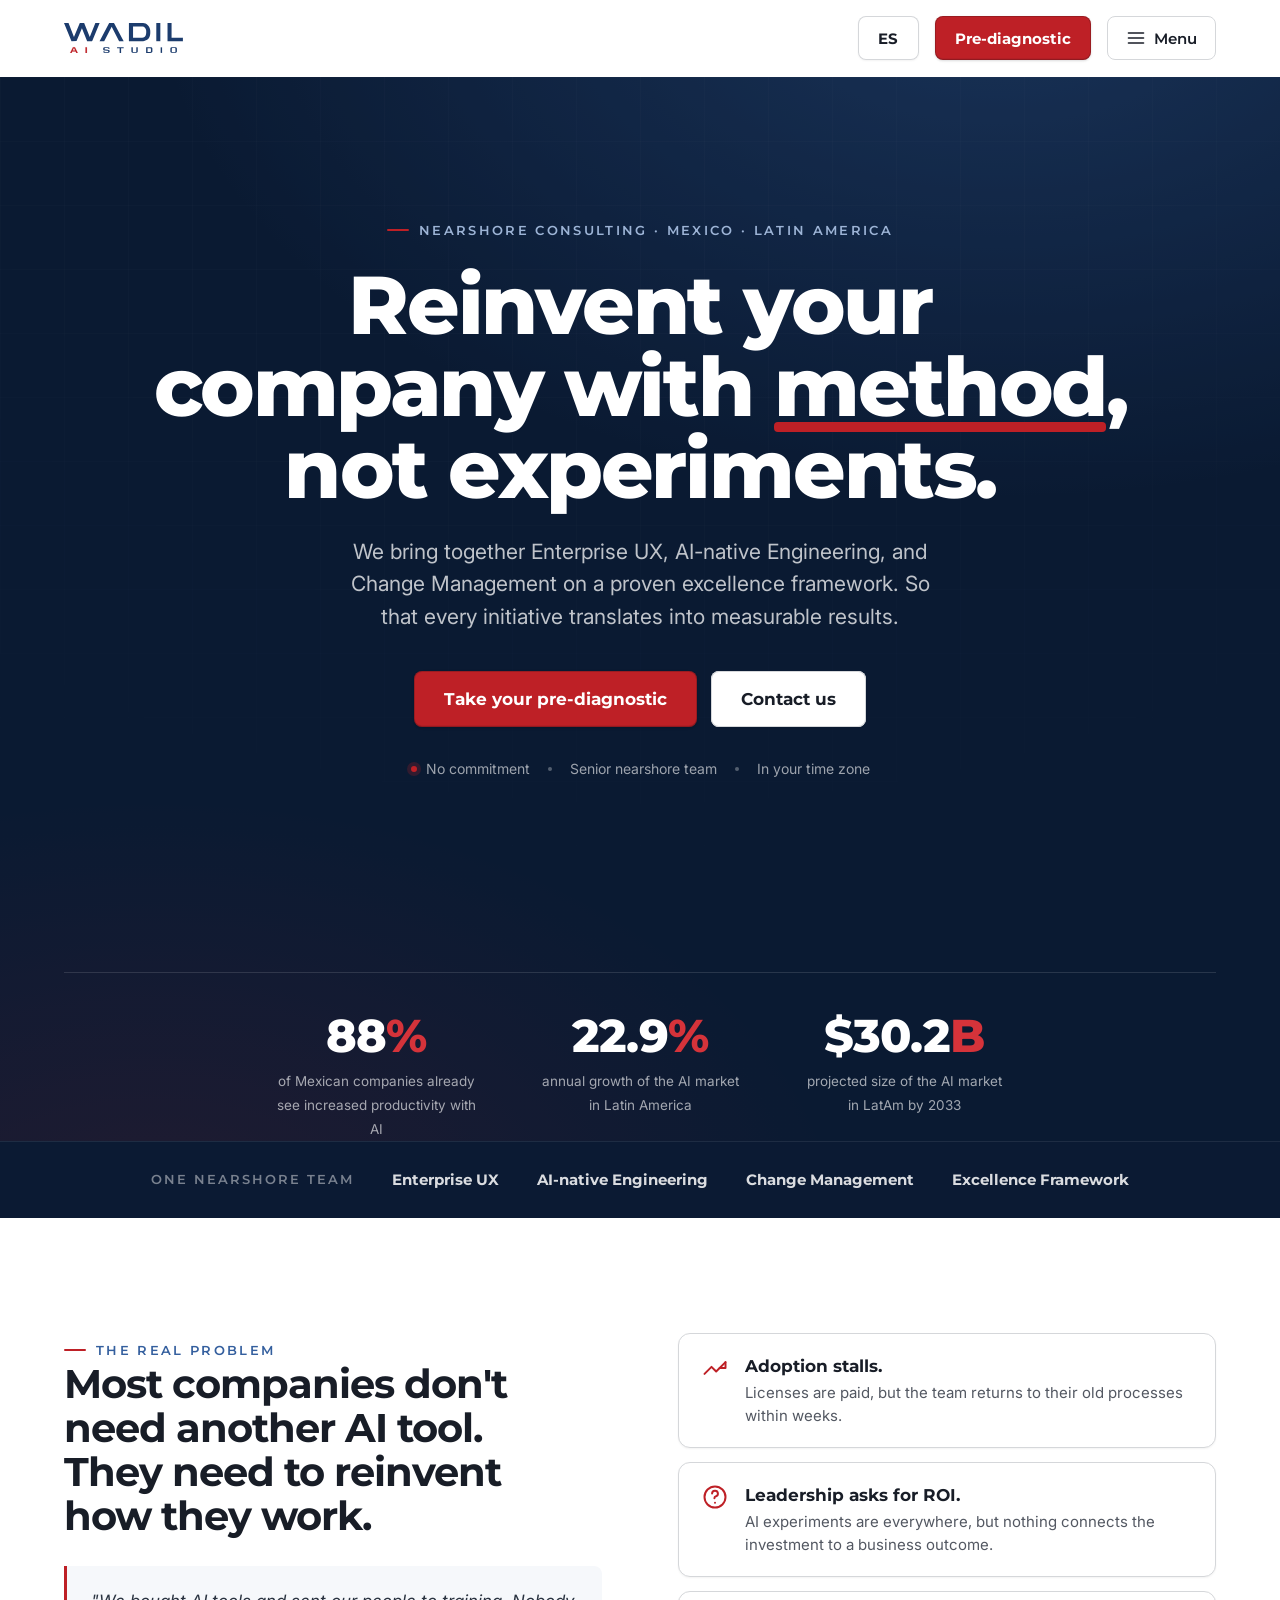
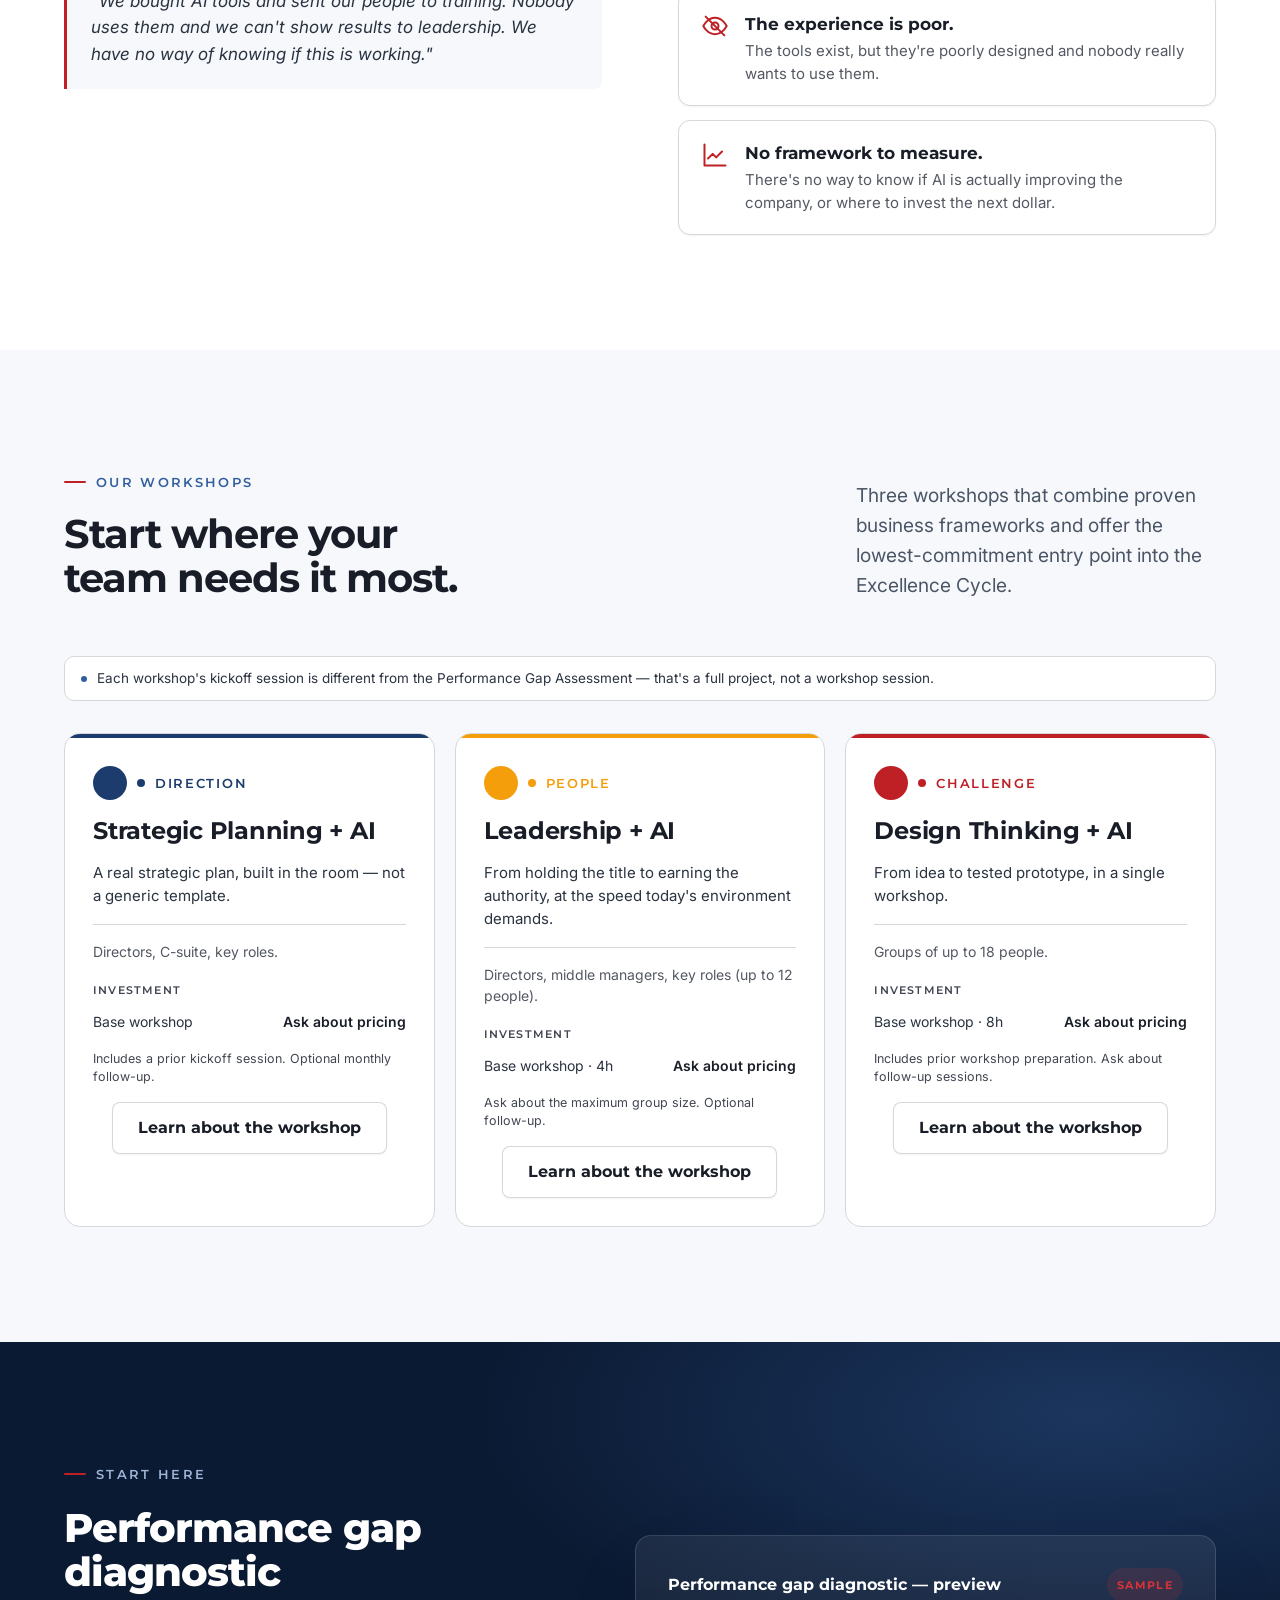
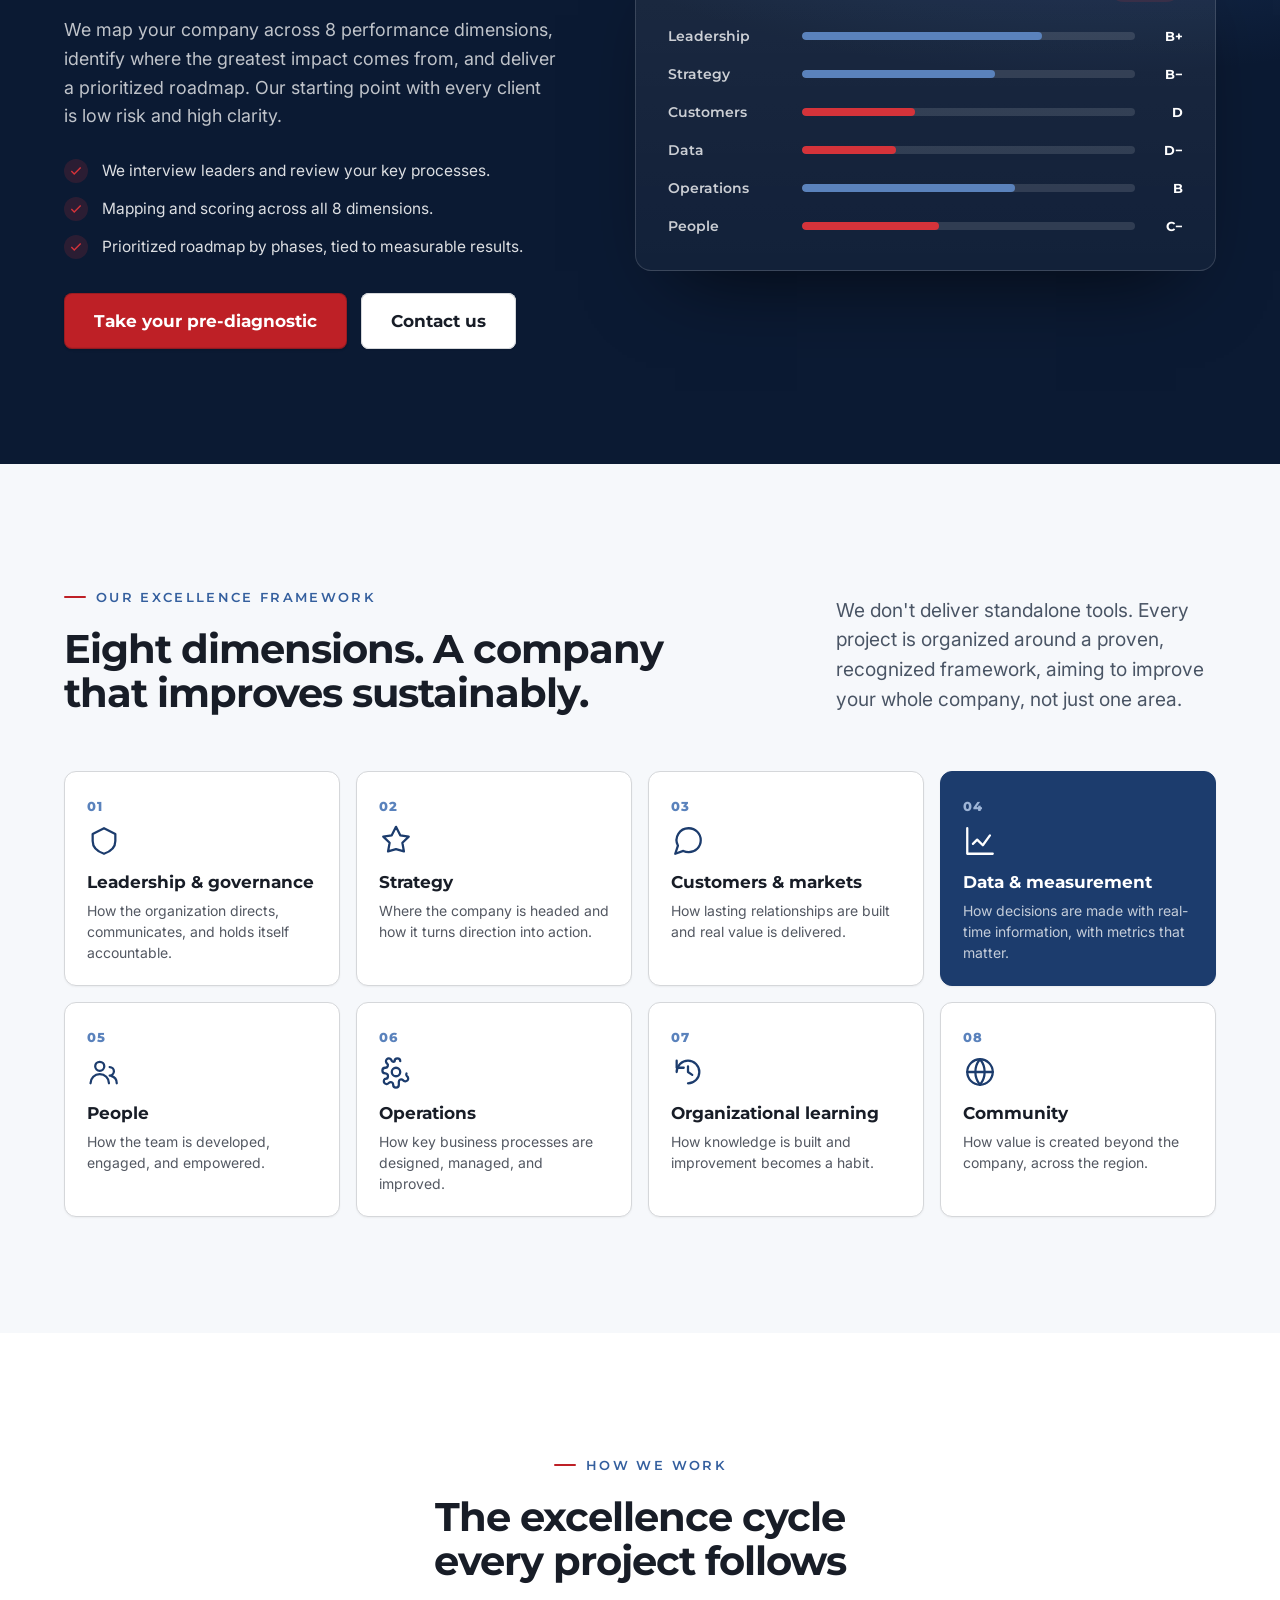
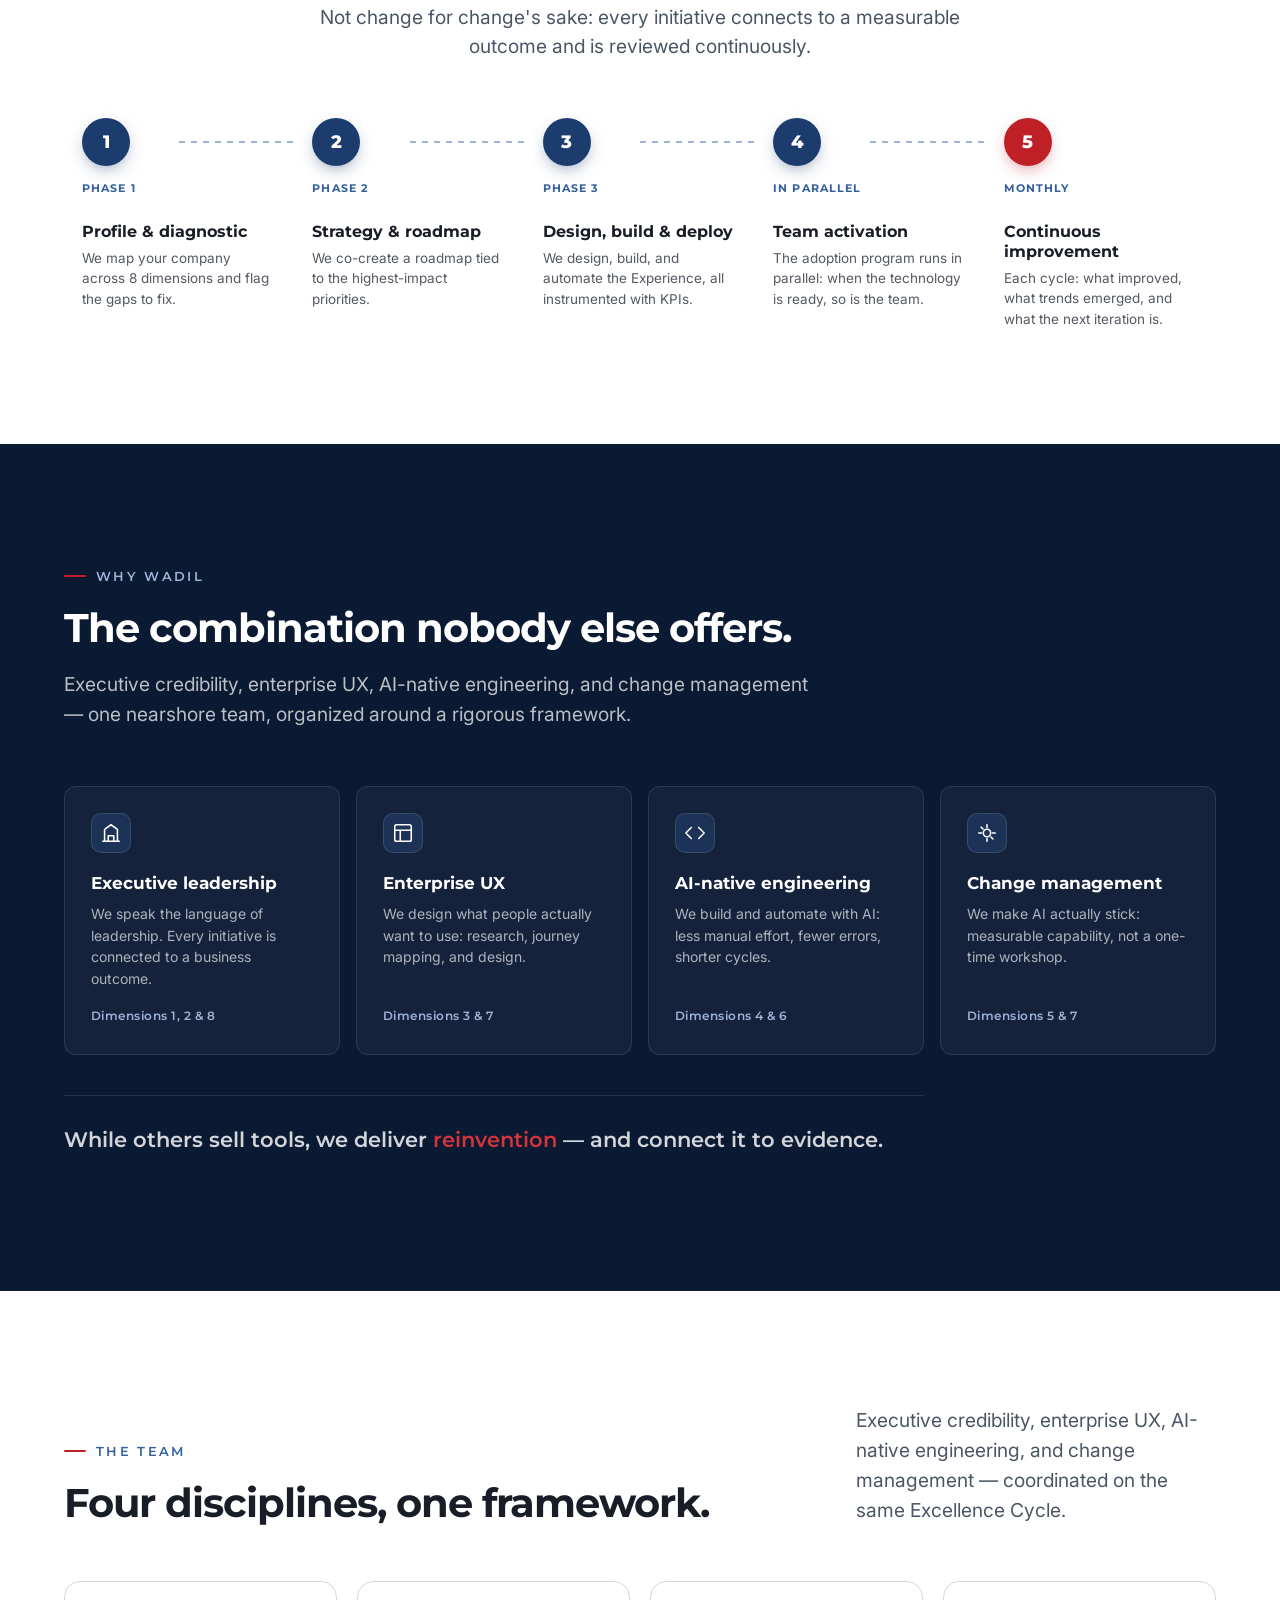
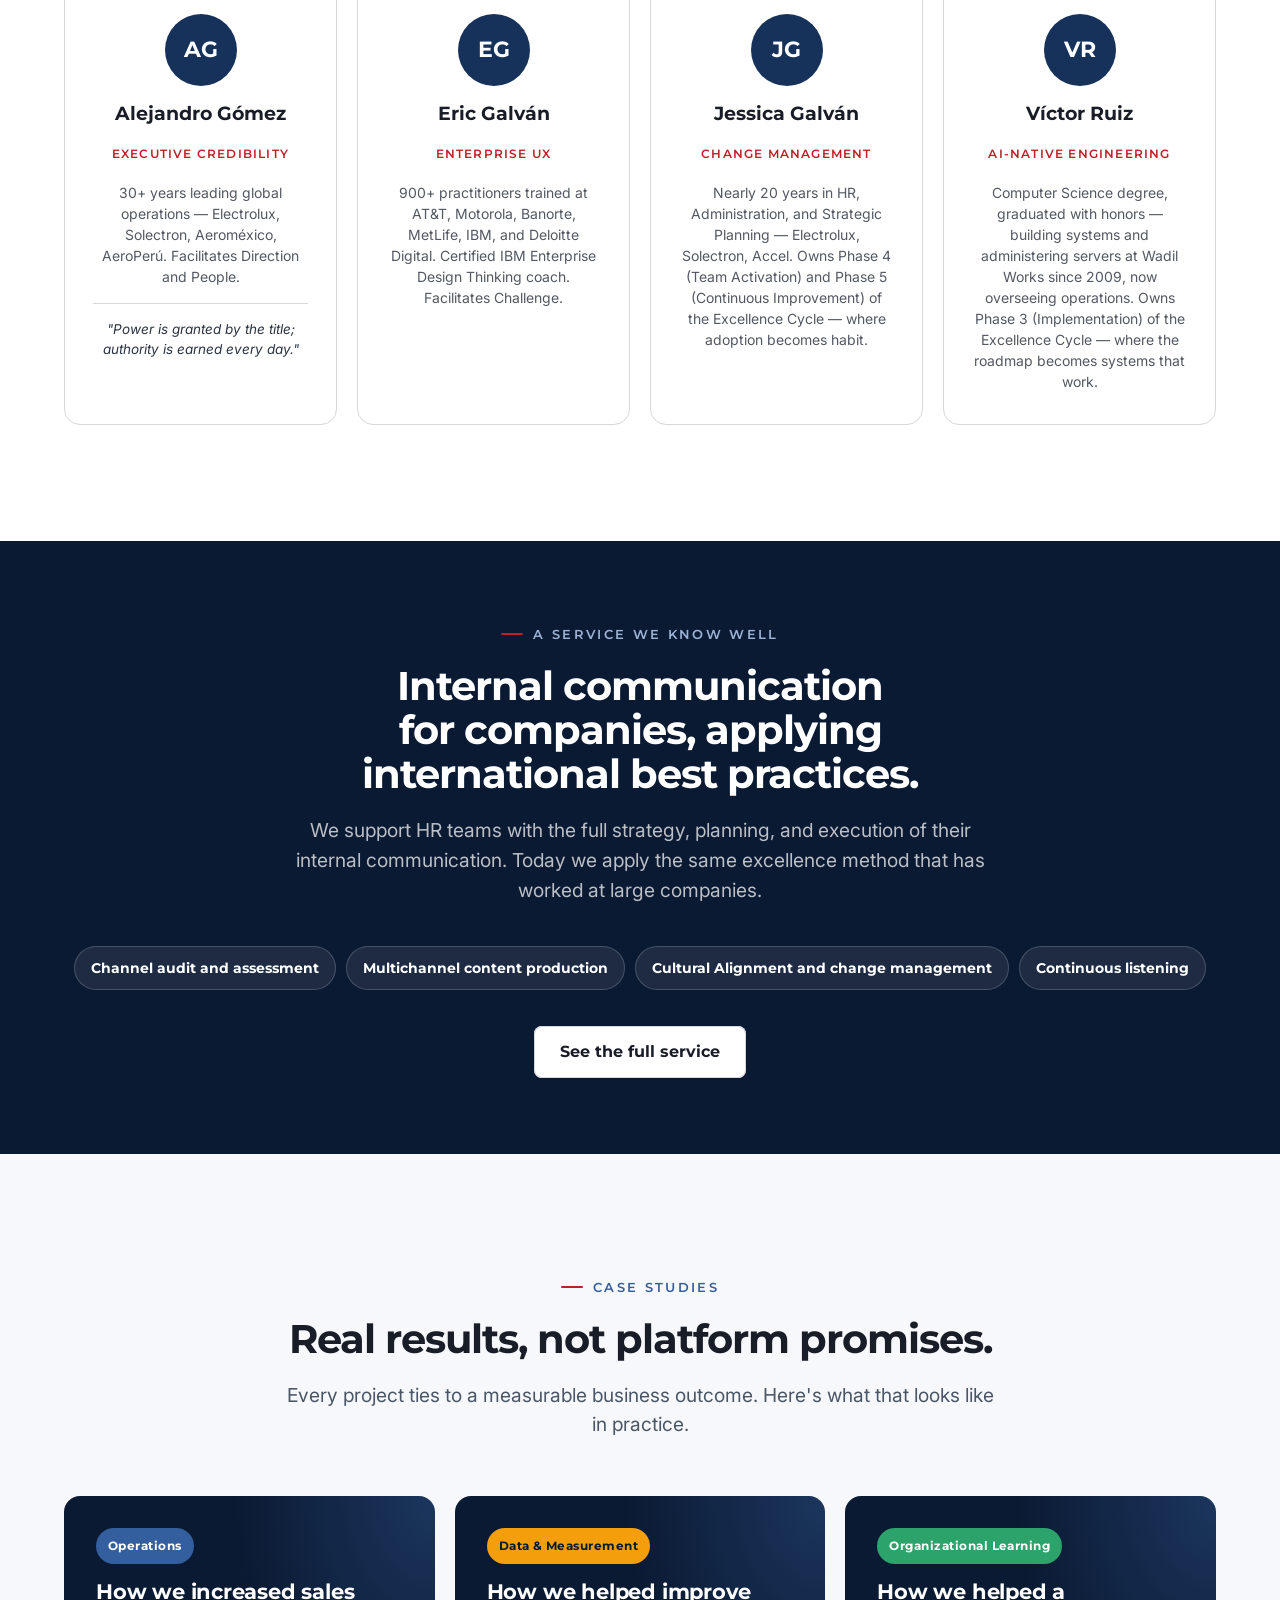
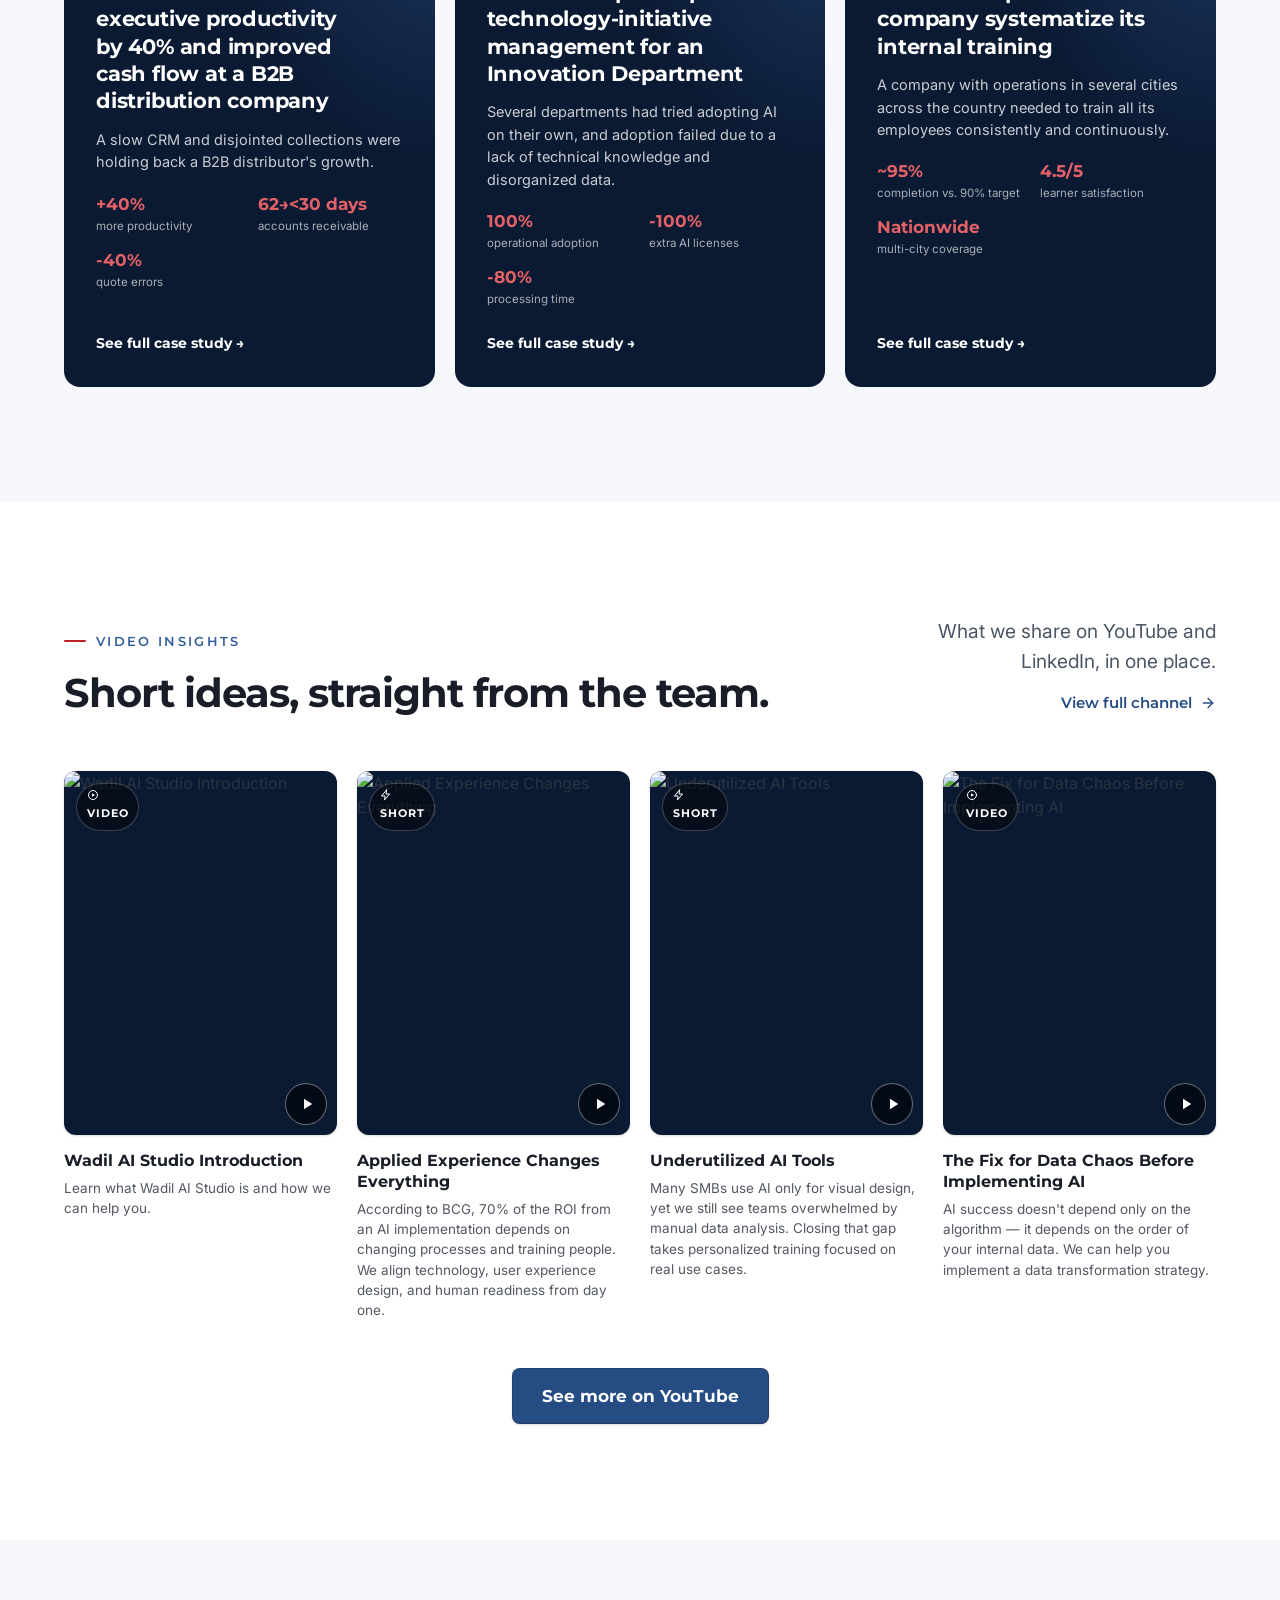
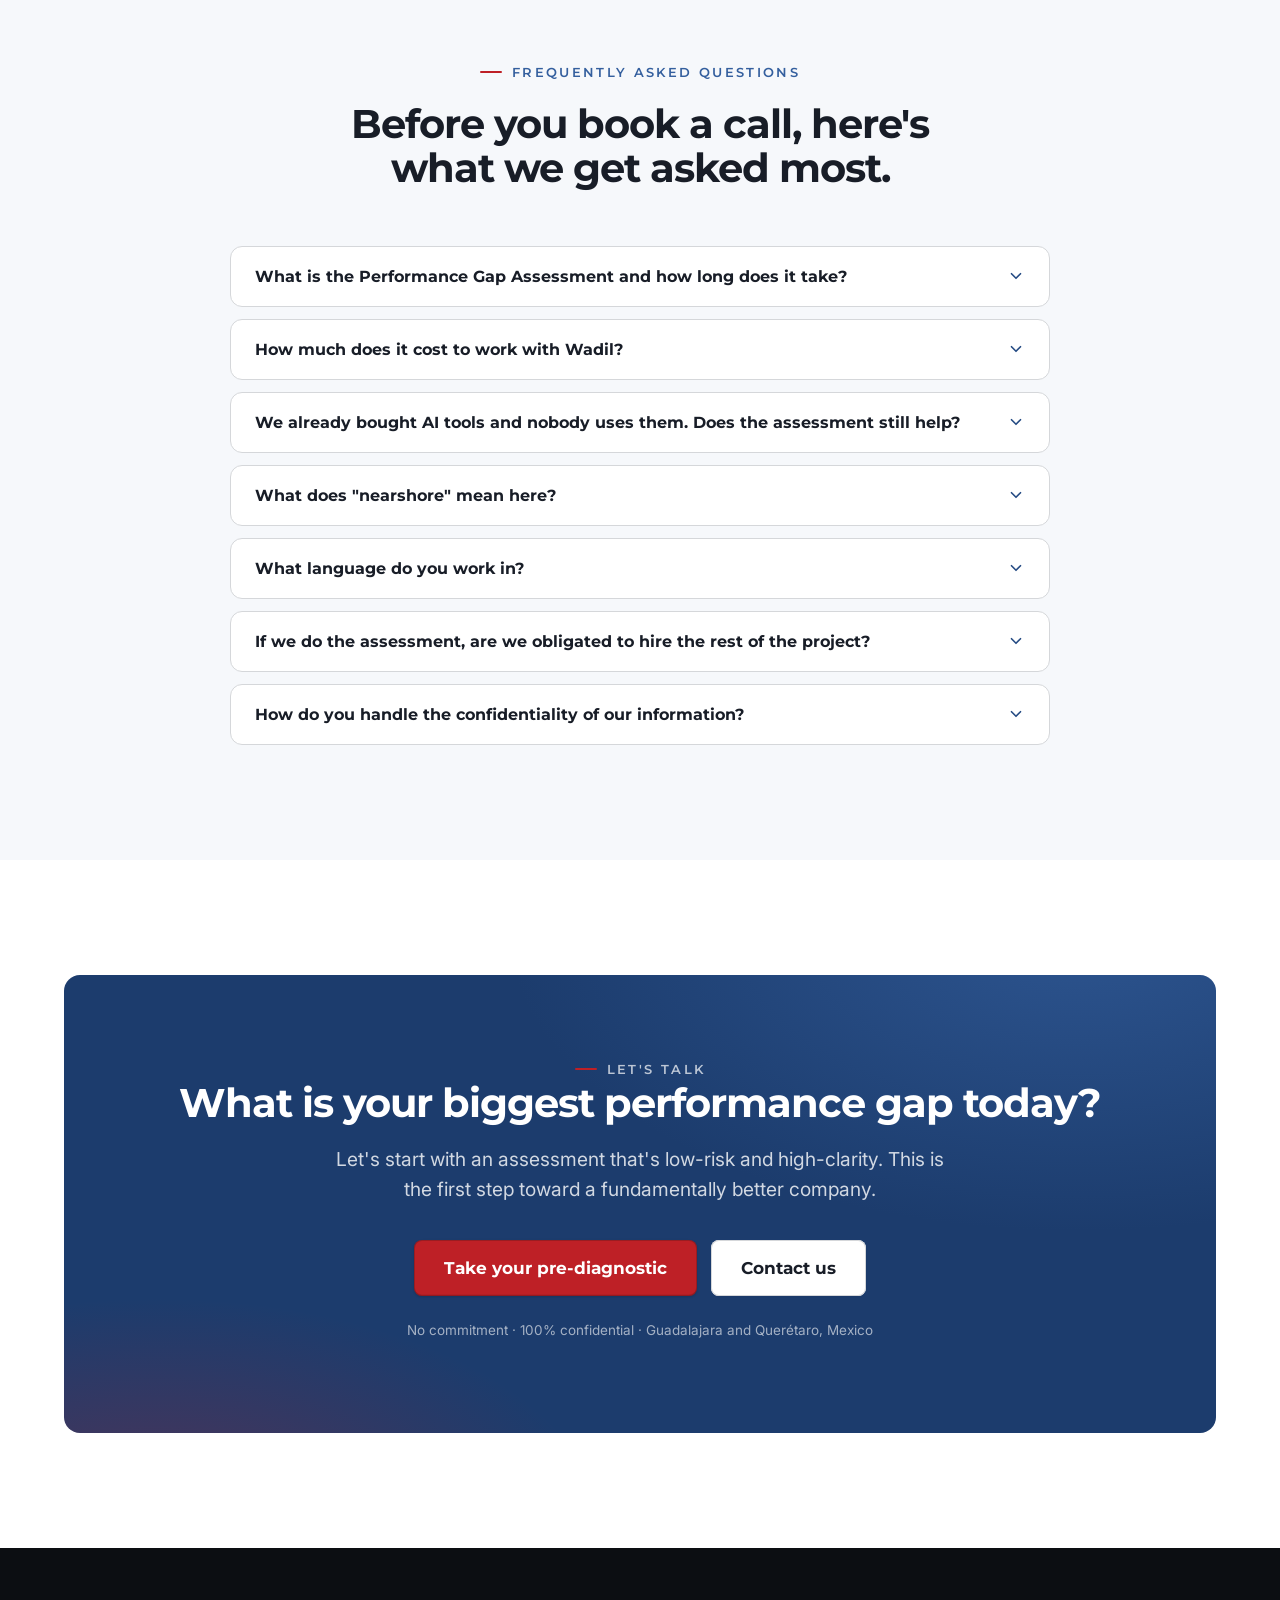
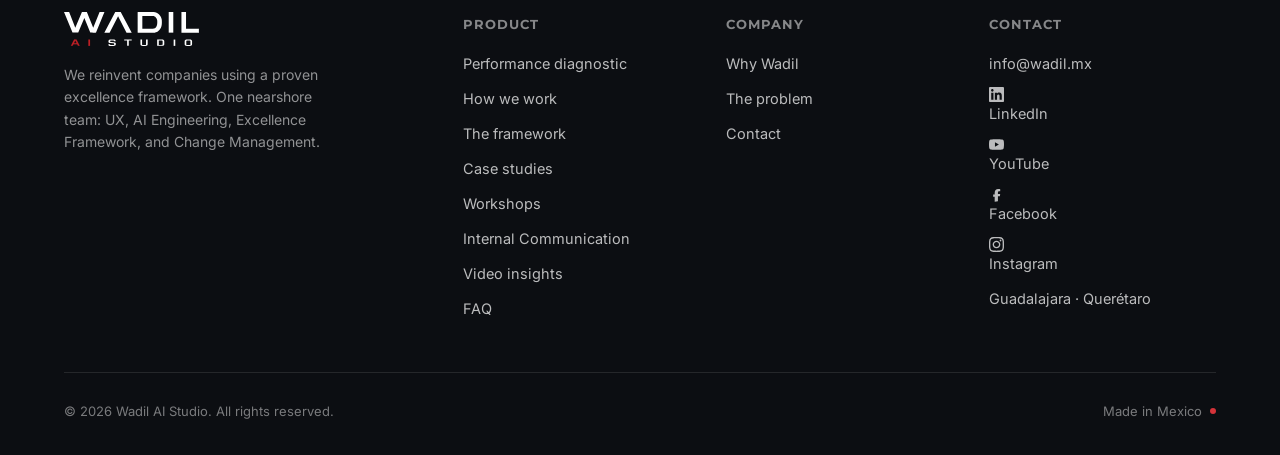
==== commit 1d98f6bf: "Cards de talleres (home): texto de fine print por card y liga a WhatsApp en el precio - Card Planeac" ====
--- a/index.html
+++ b/index.html
@@ -41,7 +41,7 @@
   <link rel="preconnect" href="https://fonts.googleapis.com">
   <link rel="preconnect" href="https://fonts.gstatic.com" crossorigin>
   <link href="https://fonts.googleapis.com/css2?family=Inter:wght@400;500;600&family=Montserrat:wght@600;700;800&display=swap" rel="stylesheet">
-  <link rel="stylesheet" href="css/styles.css?v=20260929">
+  <link rel="stylesheet" href="css/styles.css?v=20260929c">
 
   <!-- Google Search Console verification — PENDIENTE_CODIGO_SEARCH_CONSOLE es placeholder, reemplazar con el código real -->
   <meta name="google-site-verification" content="PENDIENTE_CODIGO_SEARCH_CONSOLE" />
@@ -289,7 +289,7 @@
       <span data-i18n="home_talleres.note">La sesión de arranque de cada taller es distinta al Diagnóstico de Brechas de Desempeño, ese es un proyecto completo, no una sesión de taller.</span>
     </div>
     <div class="talleres__grid">
-      <a class="workshop-teaser reveal" href="taller-planeacion-estrategica.html" style="--pillar:var(--wad-navy-600)">
+      <div class="workshop-teaser reveal" style="--pillar:var(--wad-navy-600)">
         <div class="workshop-teaser__stripe"></div>
         <div class="workshop-teaser__body">
           <div class="workshop-teaser__pillar"><span class="workshop-teaser__badge"></span><i class="dot"></i><span data-i18n="home_talleres.card1_pillar">RUMBO</span></div>
@@ -301,14 +301,14 @@
             <p class="workshop-teaser__pricing-label" data-i18n="workshop.pricing_label">INVERSIÓN</p>
             <div class="workshop-teaser__tier">
               <span class="workshop-teaser__tier-name" data-i18n="home_talleres.card1_tier_name">Taller base</span>
-              <span class="workshop-teaser__tier-price" data-i18n="home_talleres.card1_tier_price">Pregunta por el costo</span>
+              <a class="workshop-teaser__tier-price" href="https://wa.me/523334936789?text=Hola%20Wadil%2C%20me%20gustar%C3%ADa%20conocer%20m%C3%A1s%20sobre%20su%20consultor%C3%ADa%20de%20IA." target="_blank" rel="noopener" data-i18n="home_talleres.card1_tier_price">Pregunta por el costo</a>
             </div>
           </div>
-          <p class="workshop-teaser__fine" data-i18n="home_talleres.card1_fine">Incluye sesión de arranque previa. Seguimiento semanal opcional.</p>
-          <span class="btn btn--outline workshop-teaser__cta" data-i18n="home_talleres.cta">Conocer el taller</span>
+          <p class="workshop-teaser__fine" data-i18n="home_talleres.card1_fine">Incluye sesión de arranque previa. Seguimiento mensual opcional.</p>
+          <a class="btn btn--outline workshop-teaser__cta" href="taller-planeacion-estrategica.html" data-i18n="home_talleres.cta">Conocer el taller</a>
         </div>
-      </a>
-      <a class="workshop-teaser reveal" data-d="1" href="taller-liderazgo.html" style="--pillar:var(--wad-warning)">
+      </div>
+      <div class="workshop-teaser reveal" data-d="1" style="--pillar:var(--wad-warning)">
         <div class="workshop-teaser__stripe"></div>
         <div class="workshop-teaser__body">
           <div class="workshop-teaser__pillar"><span class="workshop-teaser__badge"></span><i class="dot"></i><span data-i18n="home_talleres.card2_pillar">GENTE</span></div>
@@ -320,13 +320,14 @@
             <p class="workshop-teaser__pricing-label" data-i18n="workshop.pricing_label">INVERSIÓN</p>
             <div class="workshop-teaser__tier">
               <span class="workshop-teaser__tier-name" data-i18n="home_talleres.card2_tier_name">Taller base · 4h</span>
-              <span class="workshop-teaser__tier-price" data-i18n="home_talleres.card2_tier_price">Pregunta por el costo</span>
+              <a class="workshop-teaser__tier-price" href="https://wa.me/523334936789?text=Hola%20Wadil%2C%20me%20gustar%C3%ADa%20conocer%20m%C3%A1s%20sobre%20su%20consultor%C3%ADa%20de%20IA." target="_blank" rel="noopener" data-i18n="home_talleres.card2_tier_price">Pregunta por el costo</a>
             </div>
           </div>
-          <span class="btn btn--outline workshop-teaser__cta" data-i18n="home_talleres.cta">Conocer el taller</span>
+          <p class="workshop-teaser__fine" data-i18n="home_talleres.card2_fine">Pregunta por el cupo máximo de participantes. Seguimiento opcional.</p>
+          <a class="btn btn--outline workshop-teaser__cta" href="taller-liderazgo.html" data-i18n="home_talleres.cta">Conocer el taller</a>
         </div>
-      </a>
-      <a class="workshop-teaser reveal" data-d="2" href="taller-design-thinking.html" style="--pillar:var(--accent)">
+      </div>
+      <div class="workshop-teaser reveal" data-d="2" style="--pillar:var(--accent)">
         <div class="workshop-teaser__stripe"></div>
         <div class="workshop-teaser__body">
           <div class="workshop-teaser__pillar"><span class="workshop-teaser__badge"></span><i class="dot"></i><span data-i18n="home_talleres.card3_pillar">RETO</span></div>
@@ -338,13 +339,13 @@
             <p class="workshop-teaser__pricing-label" data-i18n="workshop.pricing_label">INVERSIÓN</p>
             <div class="workshop-teaser__tier">
               <span class="workshop-teaser__tier-name" data-i18n="home_talleres.card3_tier2_name">Taller base · 8h</span>
-              <span class="workshop-teaser__tier-price" data-i18n="home_talleres.card3_tier2_price">Pregunta por el costo</span>
+              <a class="workshop-teaser__tier-price" href="https://wa.me/523334936789?text=Hola%20Wadil%2C%20me%20gustar%C3%ADa%20conocer%20m%C3%A1s%20sobre%20su%20consultor%C3%ADa%20de%20IA." target="_blank" rel="noopener" data-i18n="home_talleres.card3_tier2_price">Pregunta por el costo</a>
             </div>
           </div>
-          <p class="workshop-teaser__fine" data-i18n="home_talleres.card3_fine">Precio por grupo, +IVA. Incluye sesión de arranque previa y seguimiento posterior.</p>
-          <span class="btn btn--outline workshop-teaser__cta" data-i18n="home_talleres.cta">Conocer el taller</span>
+          <p class="workshop-teaser__fine" data-i18n="home_talleres.card3_fine">Incluye preparación previa del taller. Pregunta por las sesiones de seguimiento.</p>
+          <a class="btn btn--outline workshop-teaser__cta" href="taller-design-thinking.html" data-i18n="home_talleres.cta">Conocer el taller</a>
         </div>
-      </a>
+      </div>
     </div>
   </div>
 </section>
@@ -813,7 +814,7 @@
   </div>
 </footer>
 
-<script src="js/i18n.js?v=20260929"></script>
+<script src="js/i18n.js?v=20260929c"></script>
 <script src="js/main.js?v=20260921"></script>
 <script defer src="https://cdnjs.cloudflare.com/ajax/libs/three.js/r134/three.min.js"></script>
 <script defer src="https://cdnjs.cloudflare.com/ajax/libs/vanta/0.5.24/vanta.waves.min.js"></script>
--- a/css/styles.css
+++ b/css/styles.css
@@ -684,7 +684,7 @@
 .talleres__note .dot { width: 6px; height: 6px; border-radius: 50%; background: var(--wad-navy-400); flex: none; }
 .talleres__grid { display: grid; grid-template-columns: repeat(3, 1fr); gap: 20px; }
 
-.workshop-teaser { background: var(--wad-bg-elevated); border: 1px solid var(--wad-border-subtle); border-radius: var(--wad-radius-2xl); overflow: hidden; display: flex; flex-direction: column; }
+.workshop-teaser { position: relative; background: var(--wad-bg-elevated); border: 1px solid var(--wad-border-subtle); border-radius: var(--wad-radius-2xl); overflow: hidden; display: flex; flex-direction: column; }
 .workshop-teaser__stripe { height: 4px; background: var(--pillar); }
 .workshop-teaser__body { padding: 28px; display: flex; flex-direction: column; gap: 16px; }
 .workshop-teaser__pillar { display: flex; align-items: center; gap: 10px; }
@@ -699,9 +699,11 @@
 .workshop-teaser__tier { display: flex; align-items: center; justify-content: space-between; gap: 12px; font-size: 14px; }
 .workshop-teaser__tier + .workshop-teaser__tier { margin-top: 6px; }
 .workshop-teaser__tier-name { color: var(--wad-ink-600); }
-.workshop-teaser__tier-price { font-weight: 600; color: var(--wad-ink-800); }
+.workshop-teaser__tier-price { position: relative; z-index: 2; font-weight: 600; color: var(--wad-ink-800); }
+.workshop-teaser__tier-price:hover { color: var(--accent); }
 .workshop-teaser__fine { margin: 0; font-size: 12.5px; line-height: 1.44; color: var(--wad-slate-700); }
 .workshop-teaser__cta { align-self: center; }
+.workshop-teaser__cta::after { content: ''; position: absolute; inset: 0; z-index: 1; }
 
 /* ── Equipo (home #equipo) ── */
 .equipo { background: var(--wad-bg); }
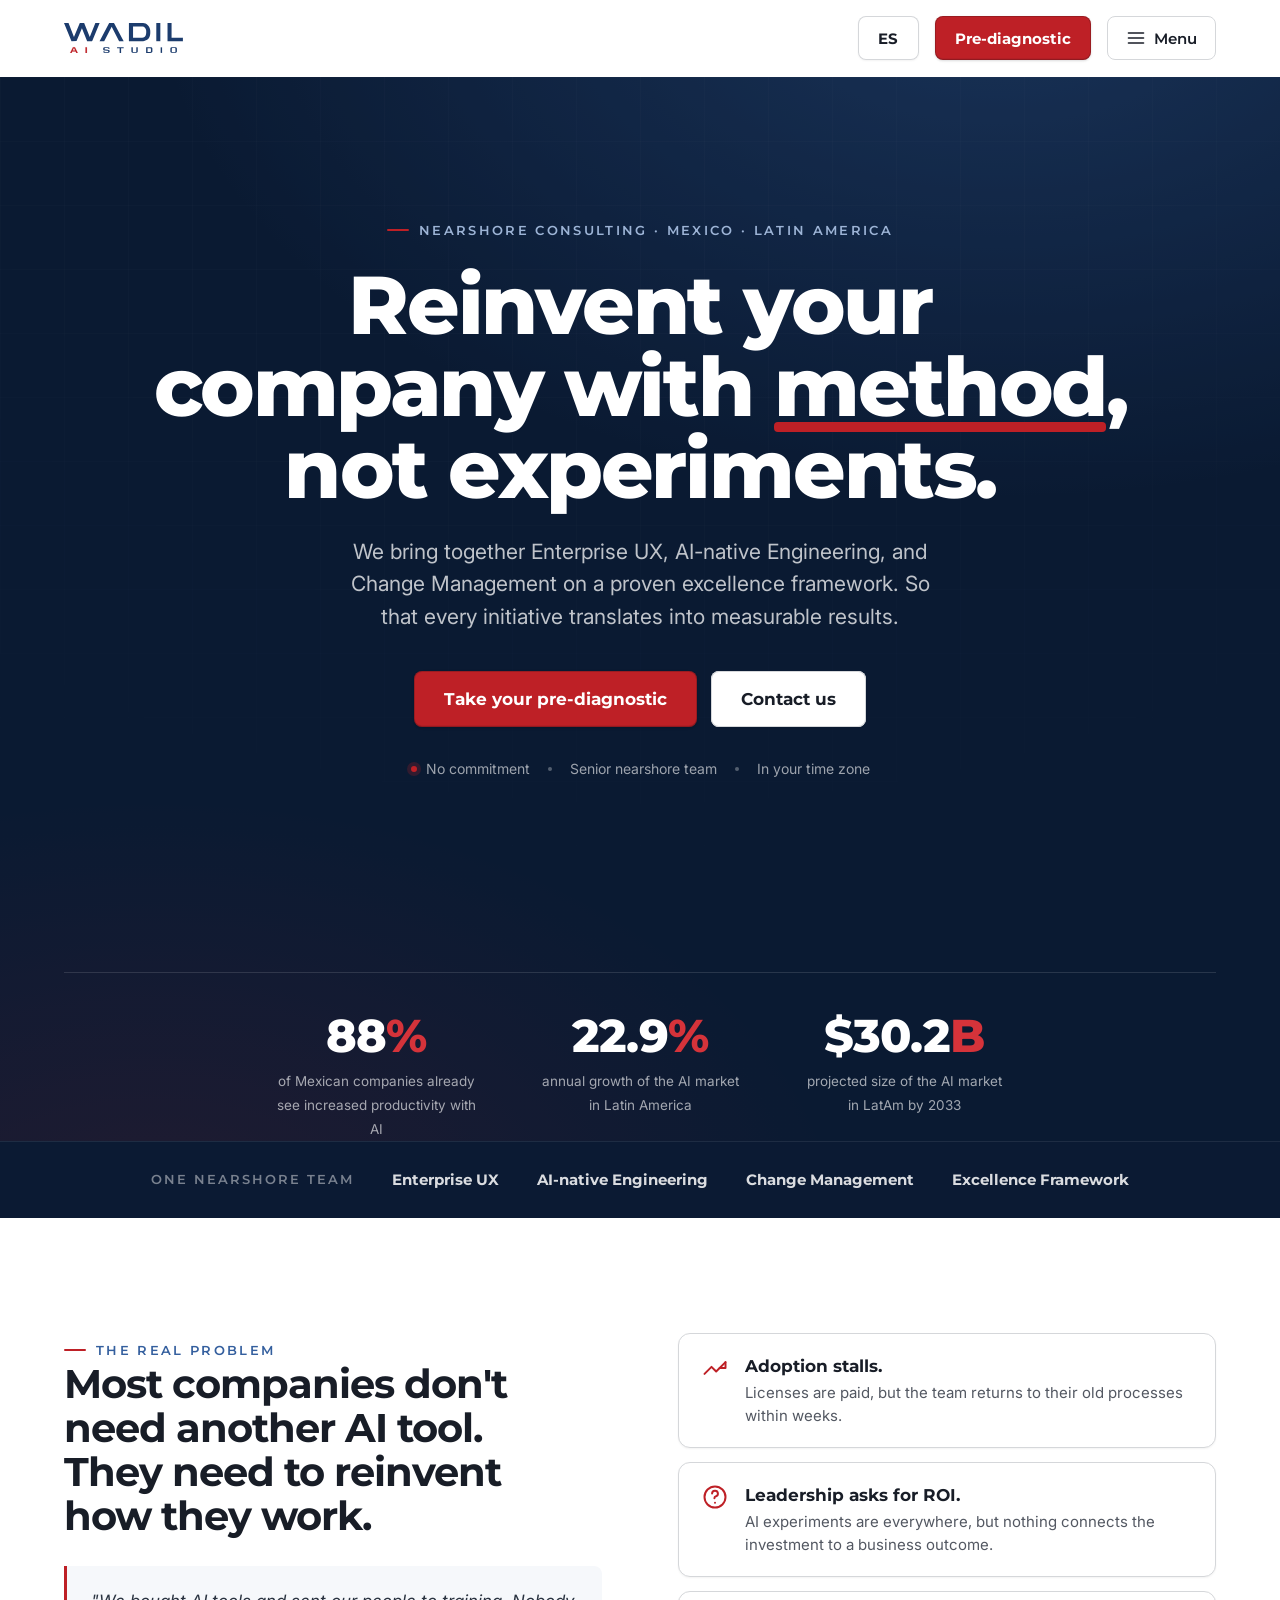
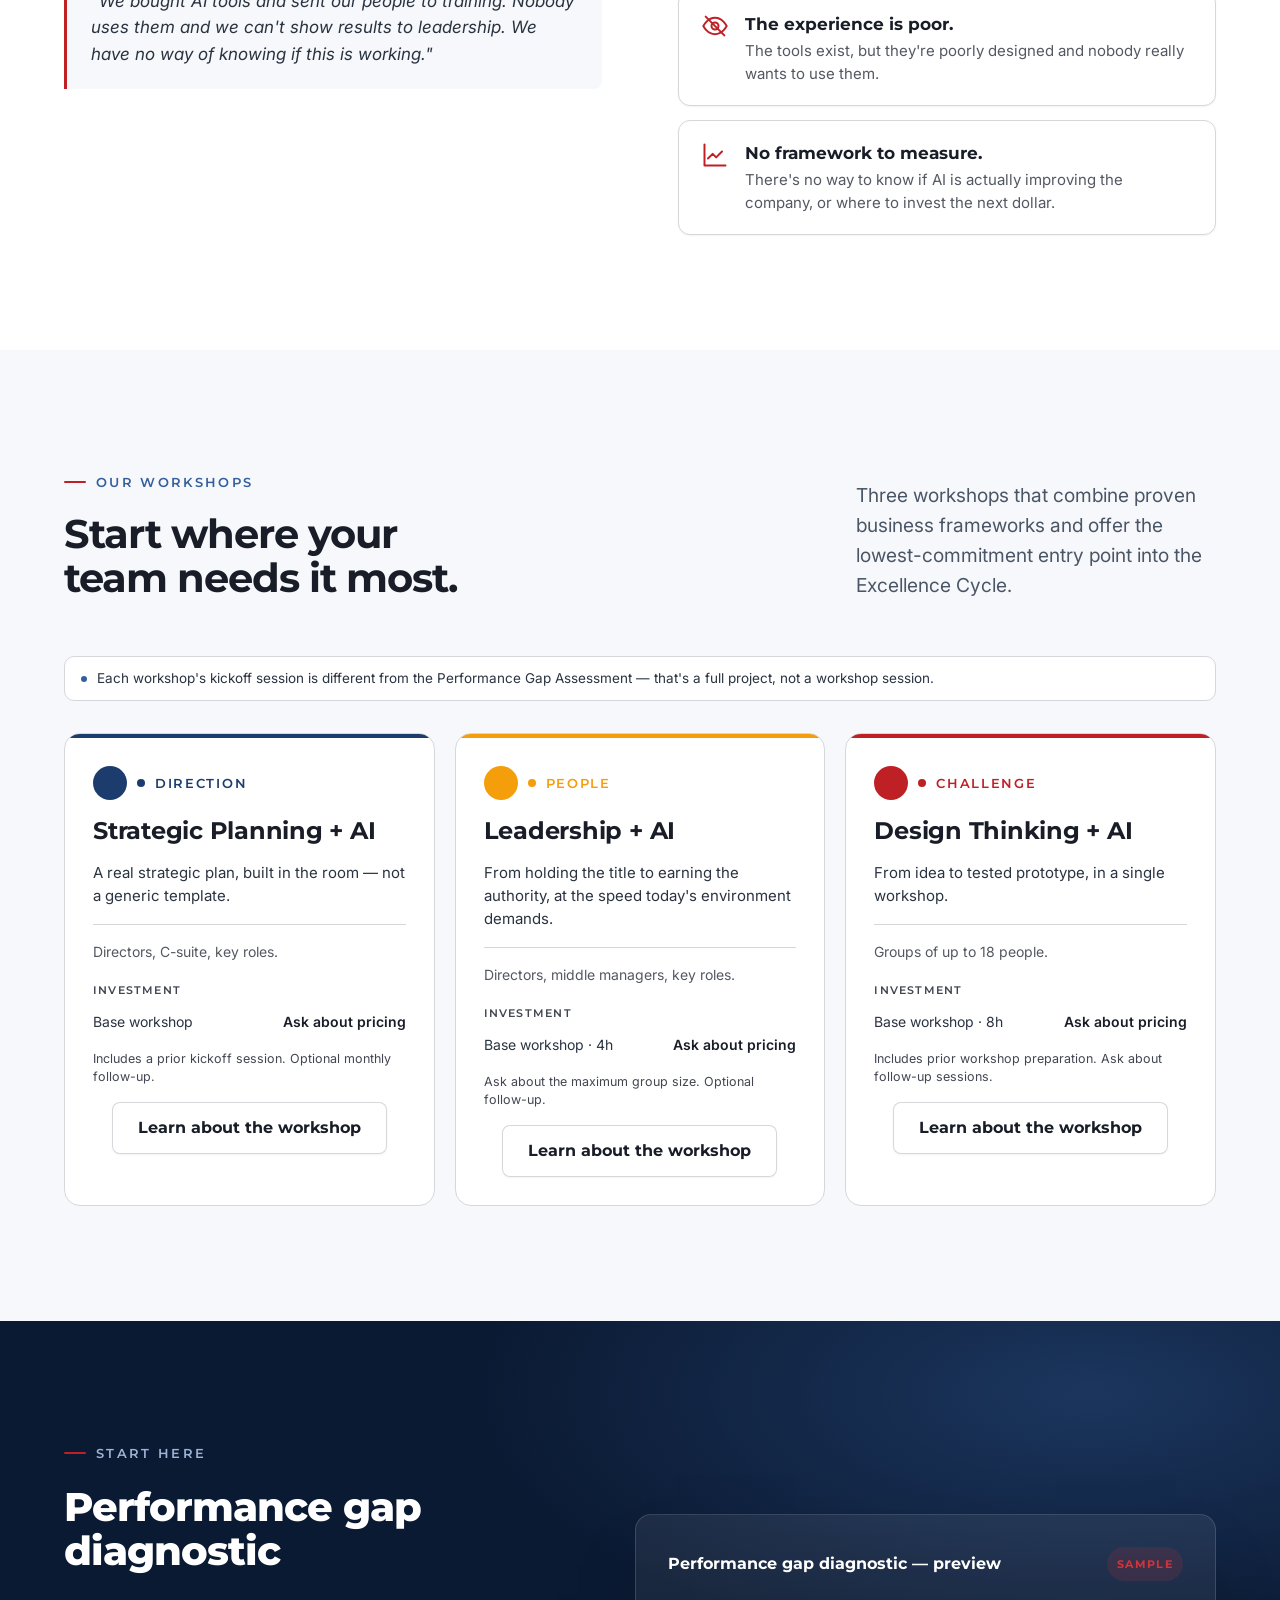
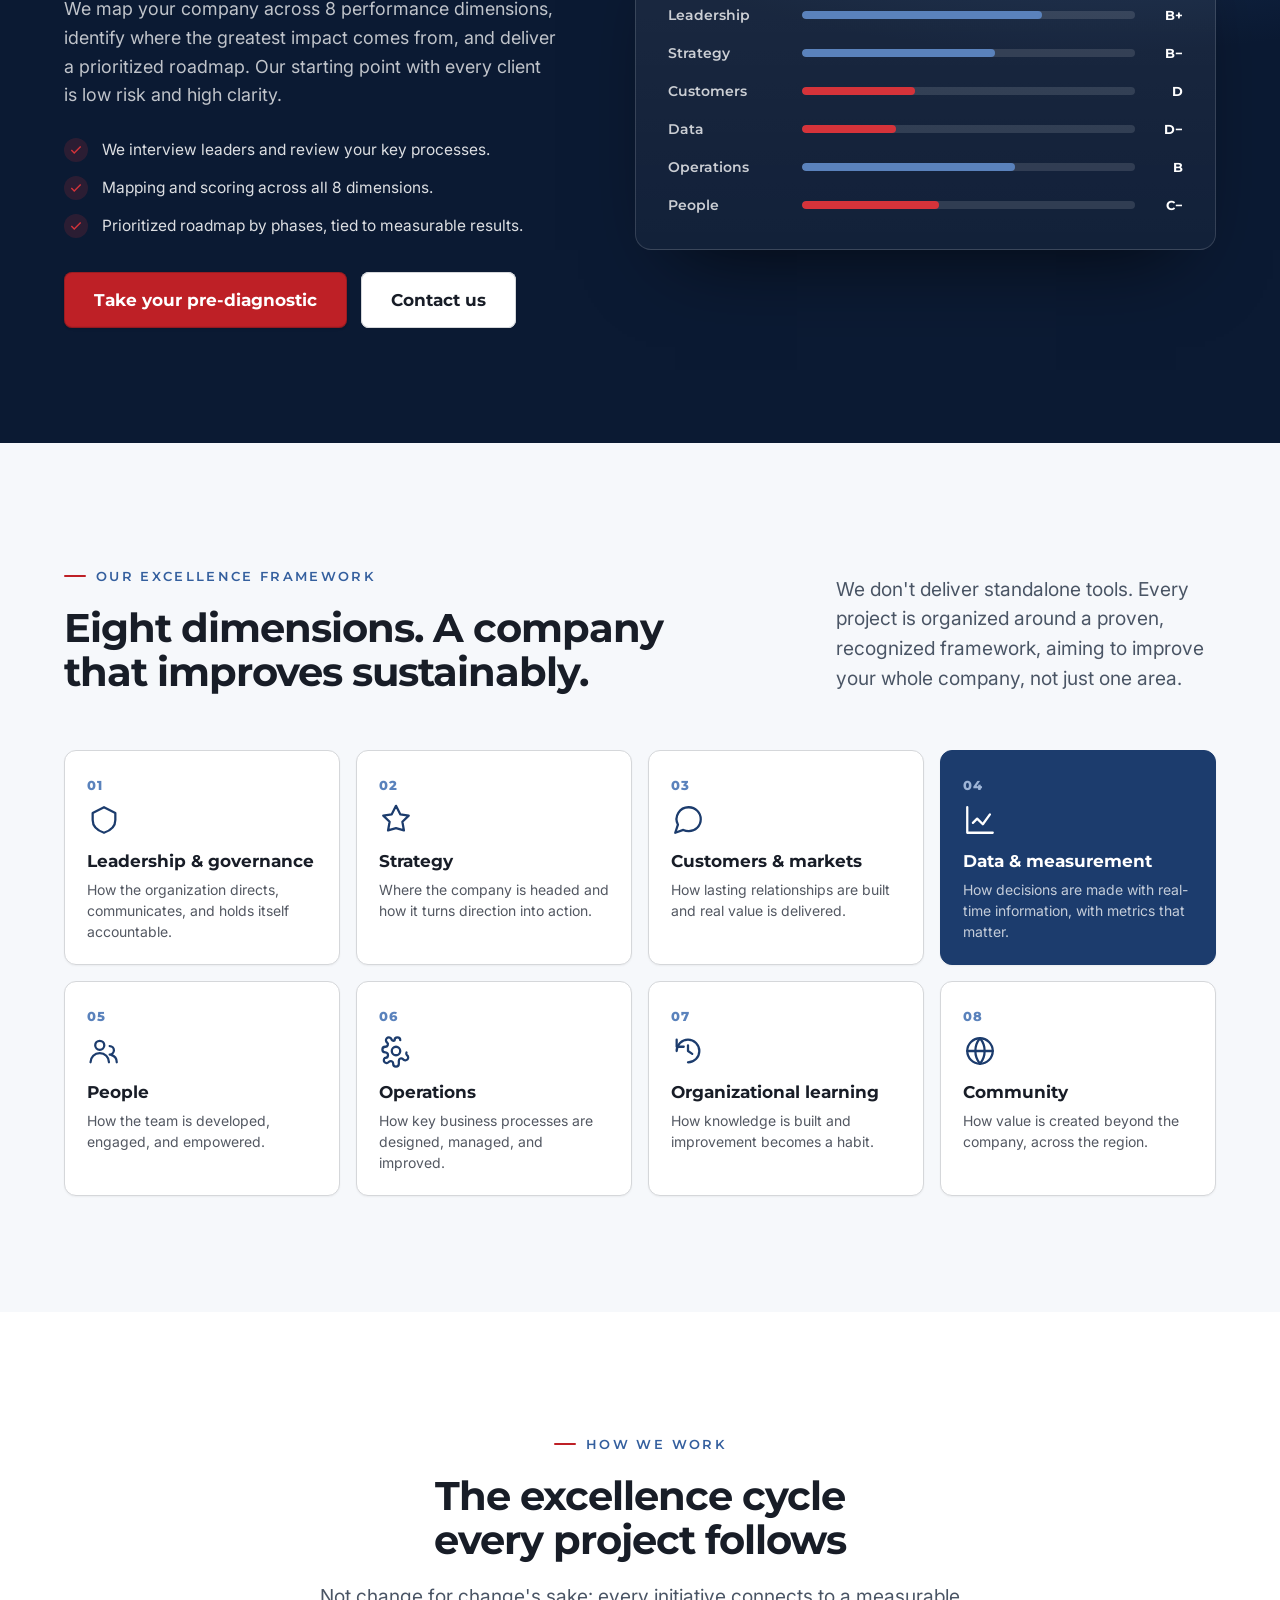
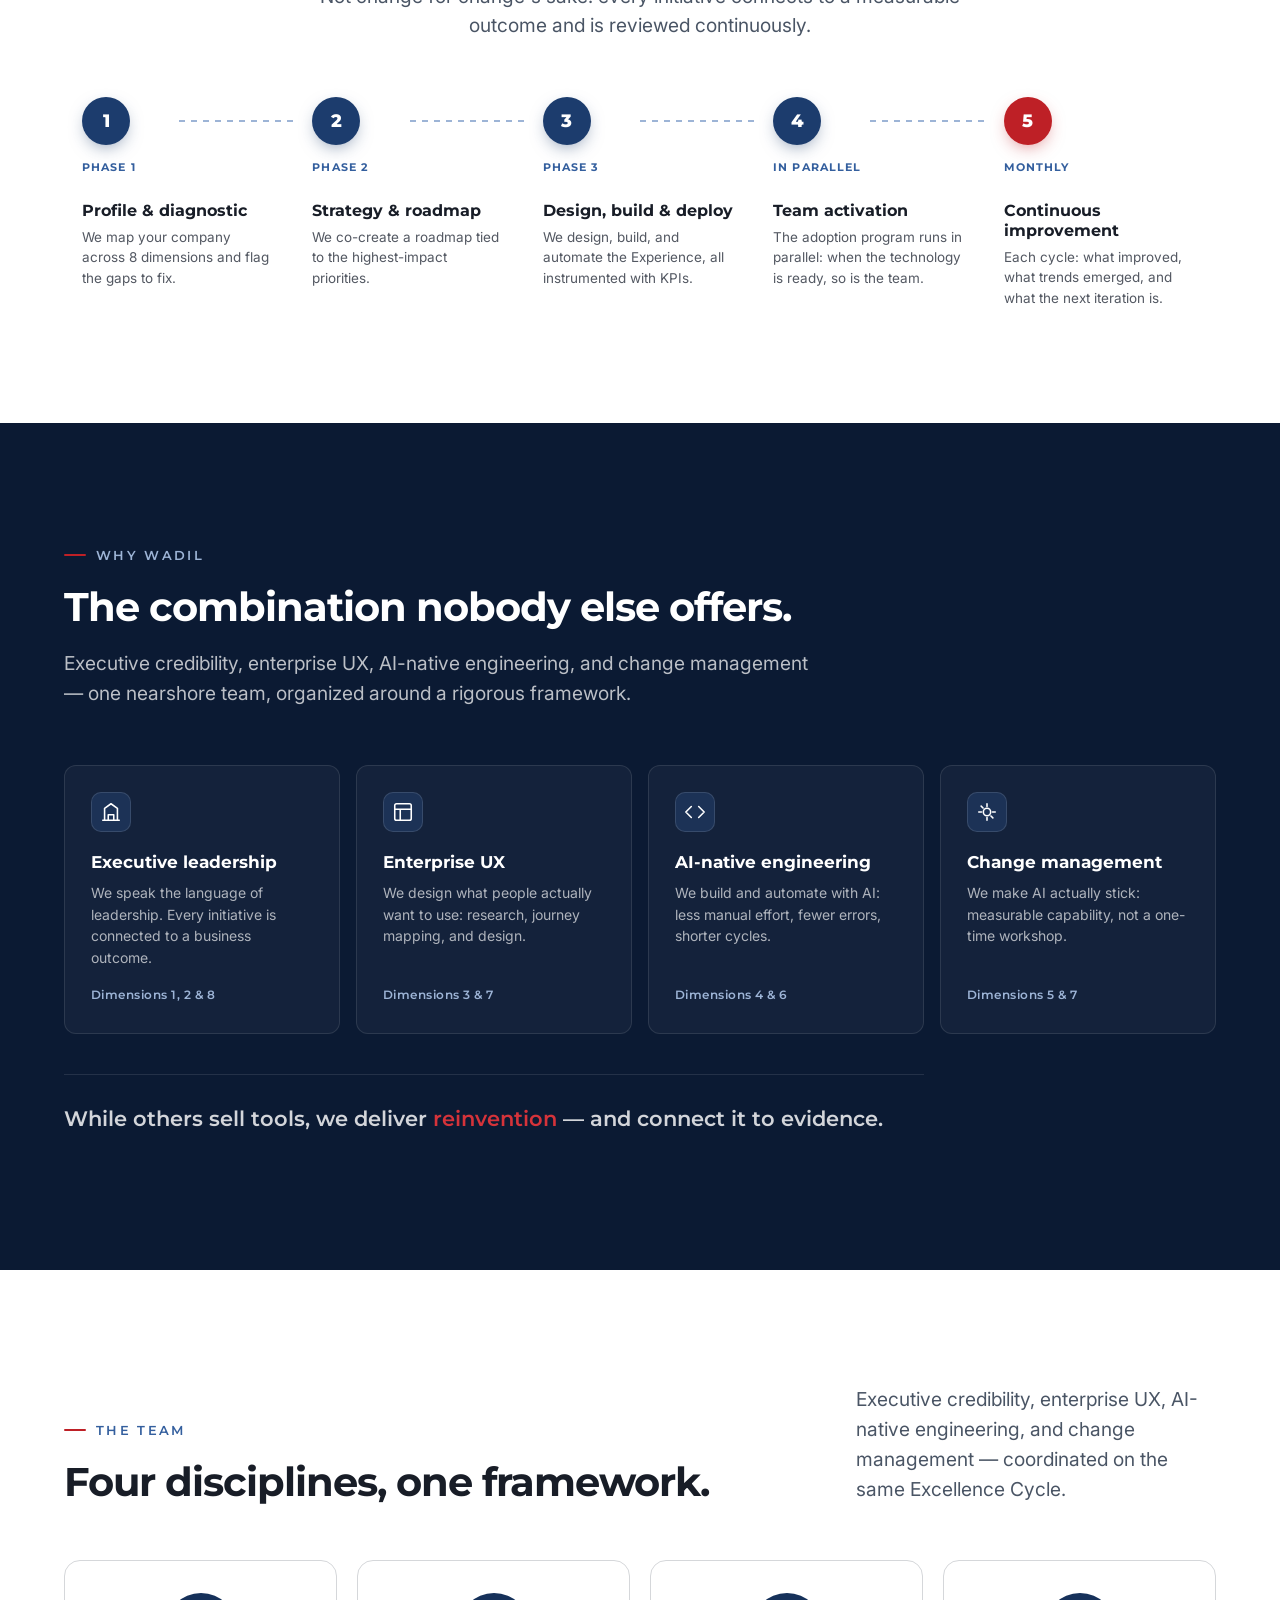
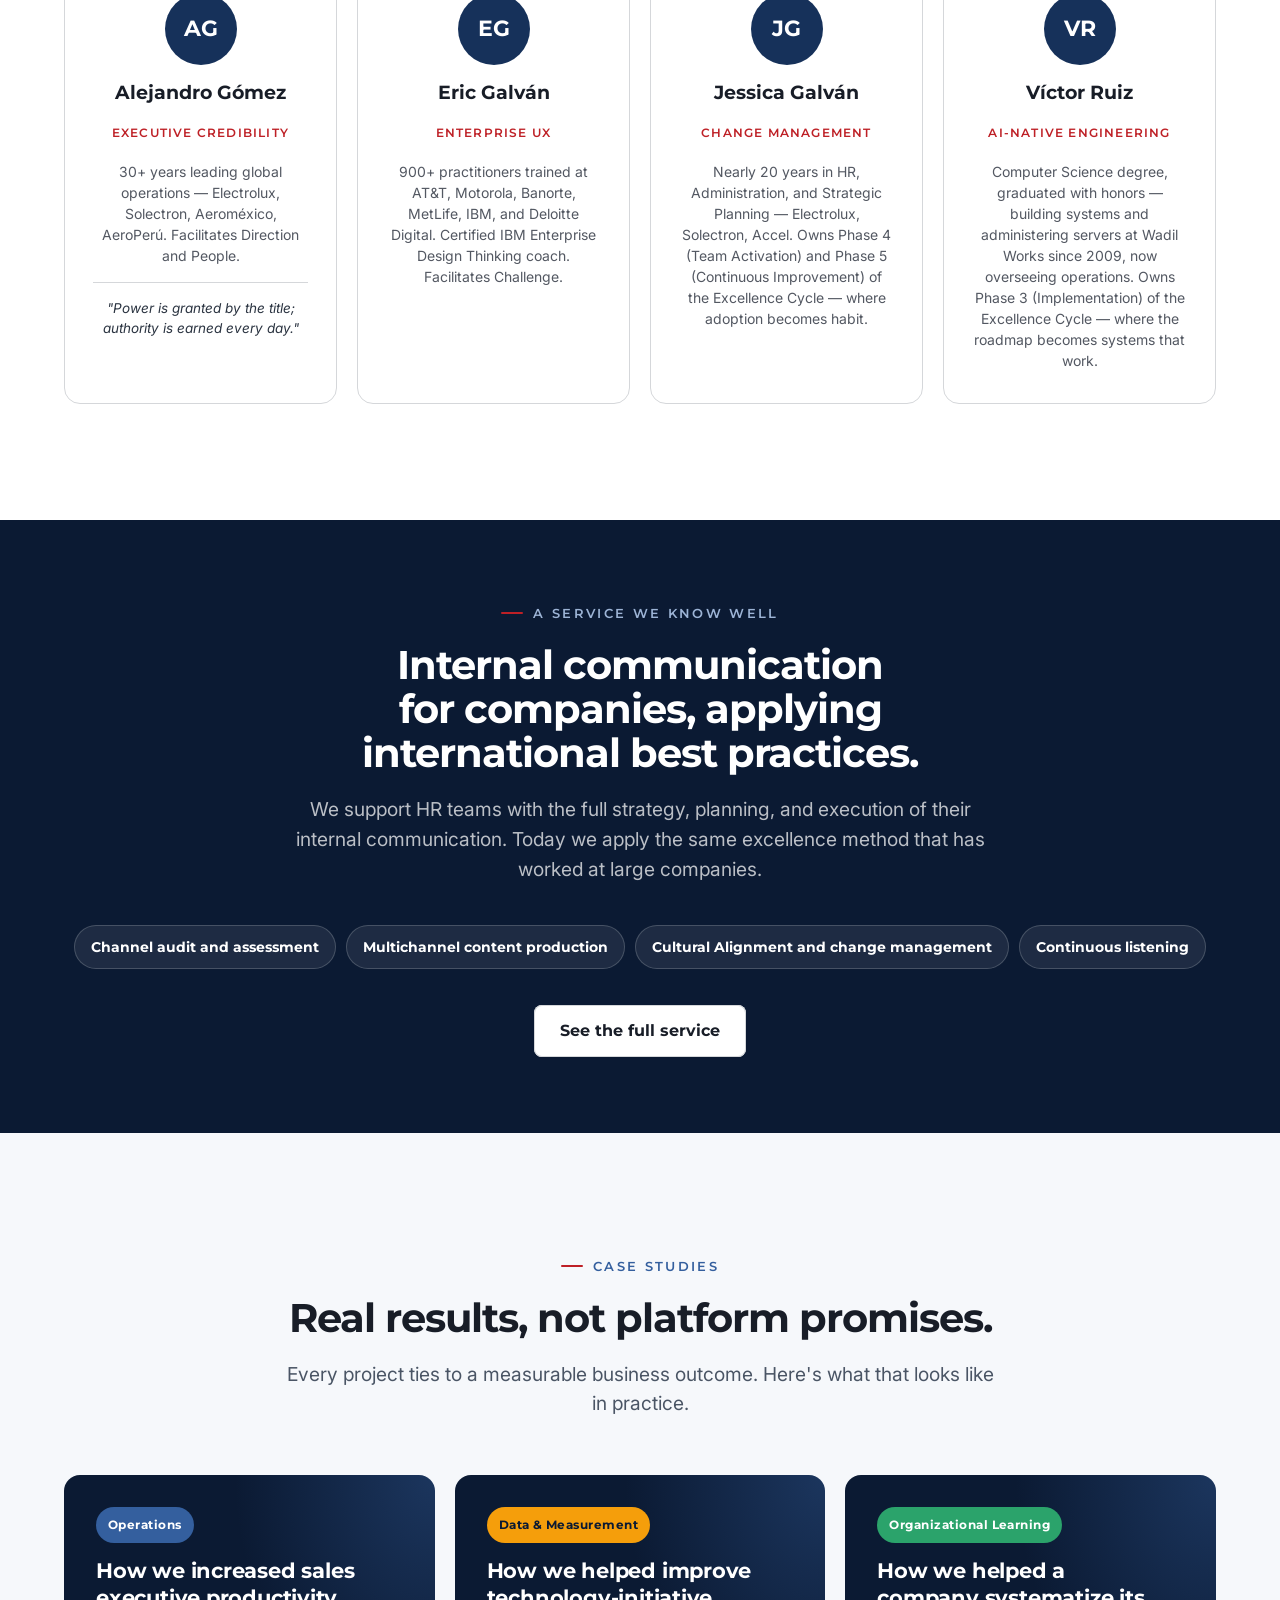
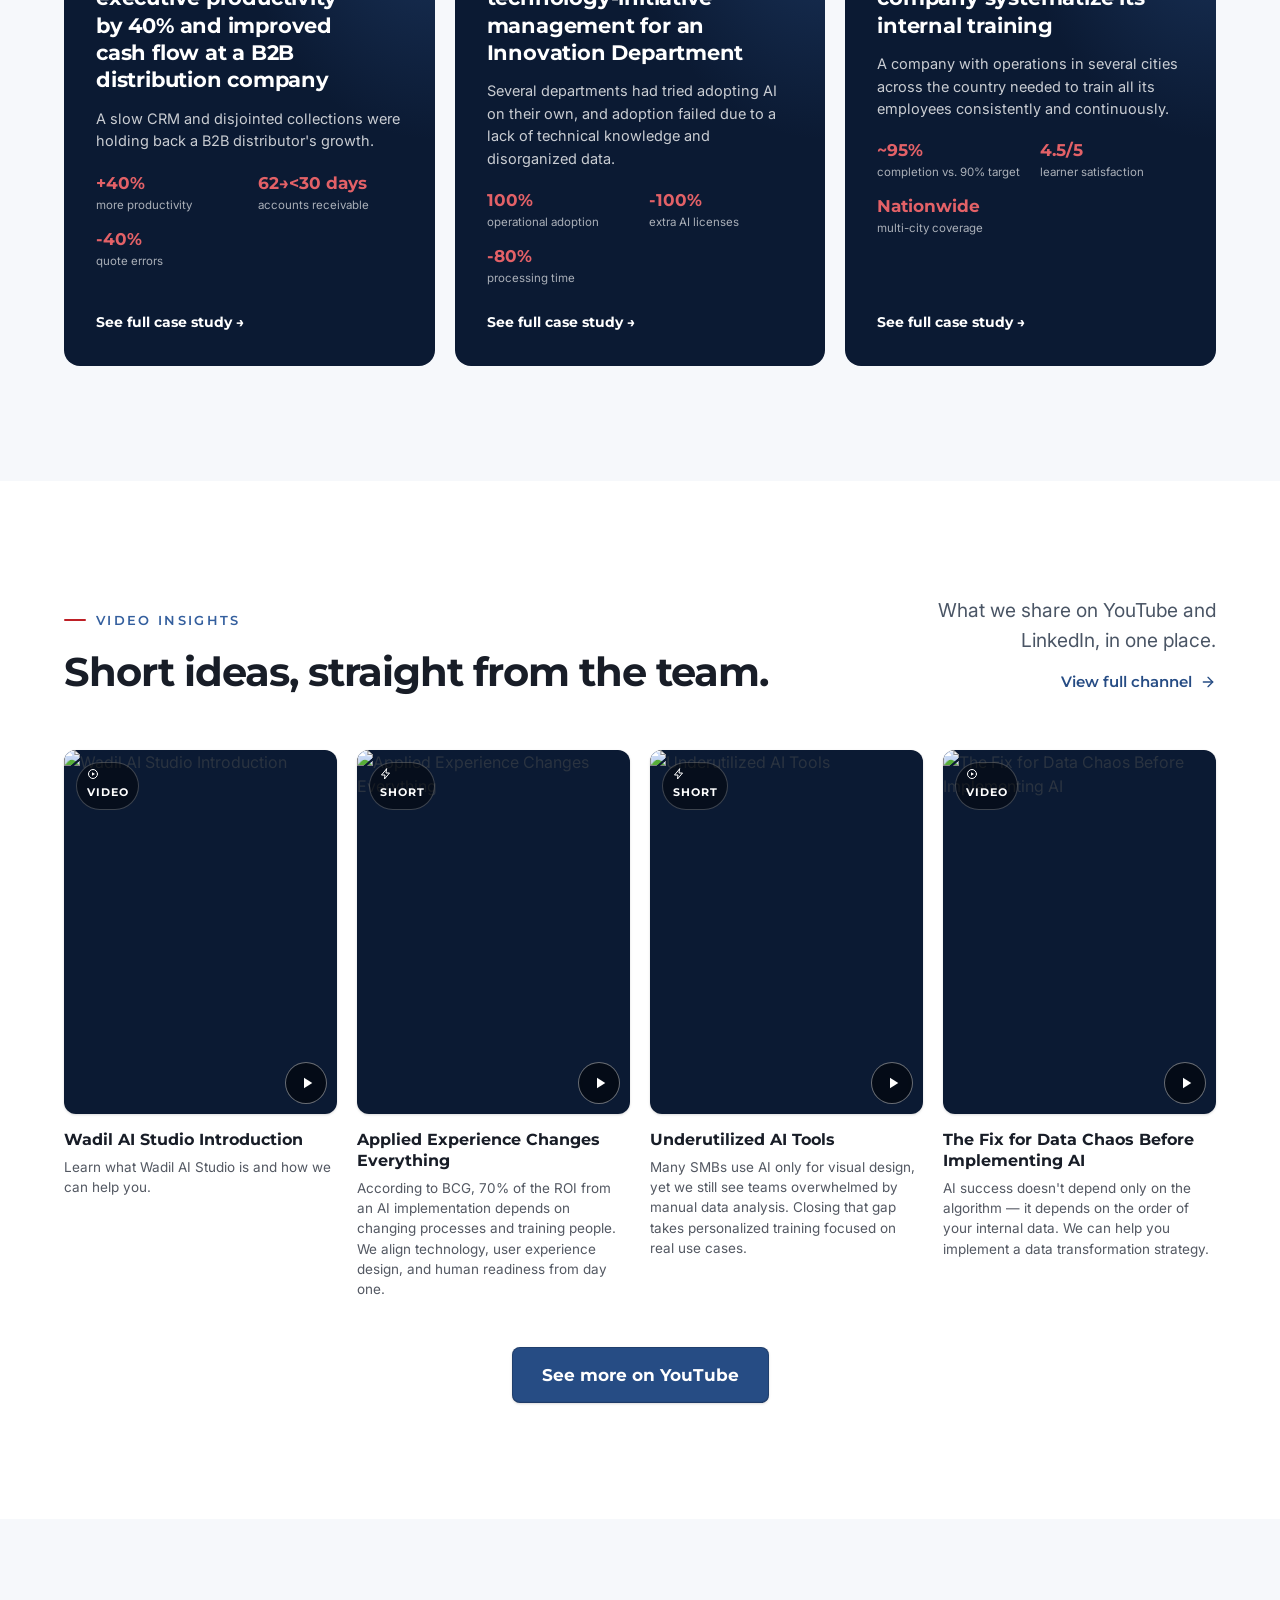
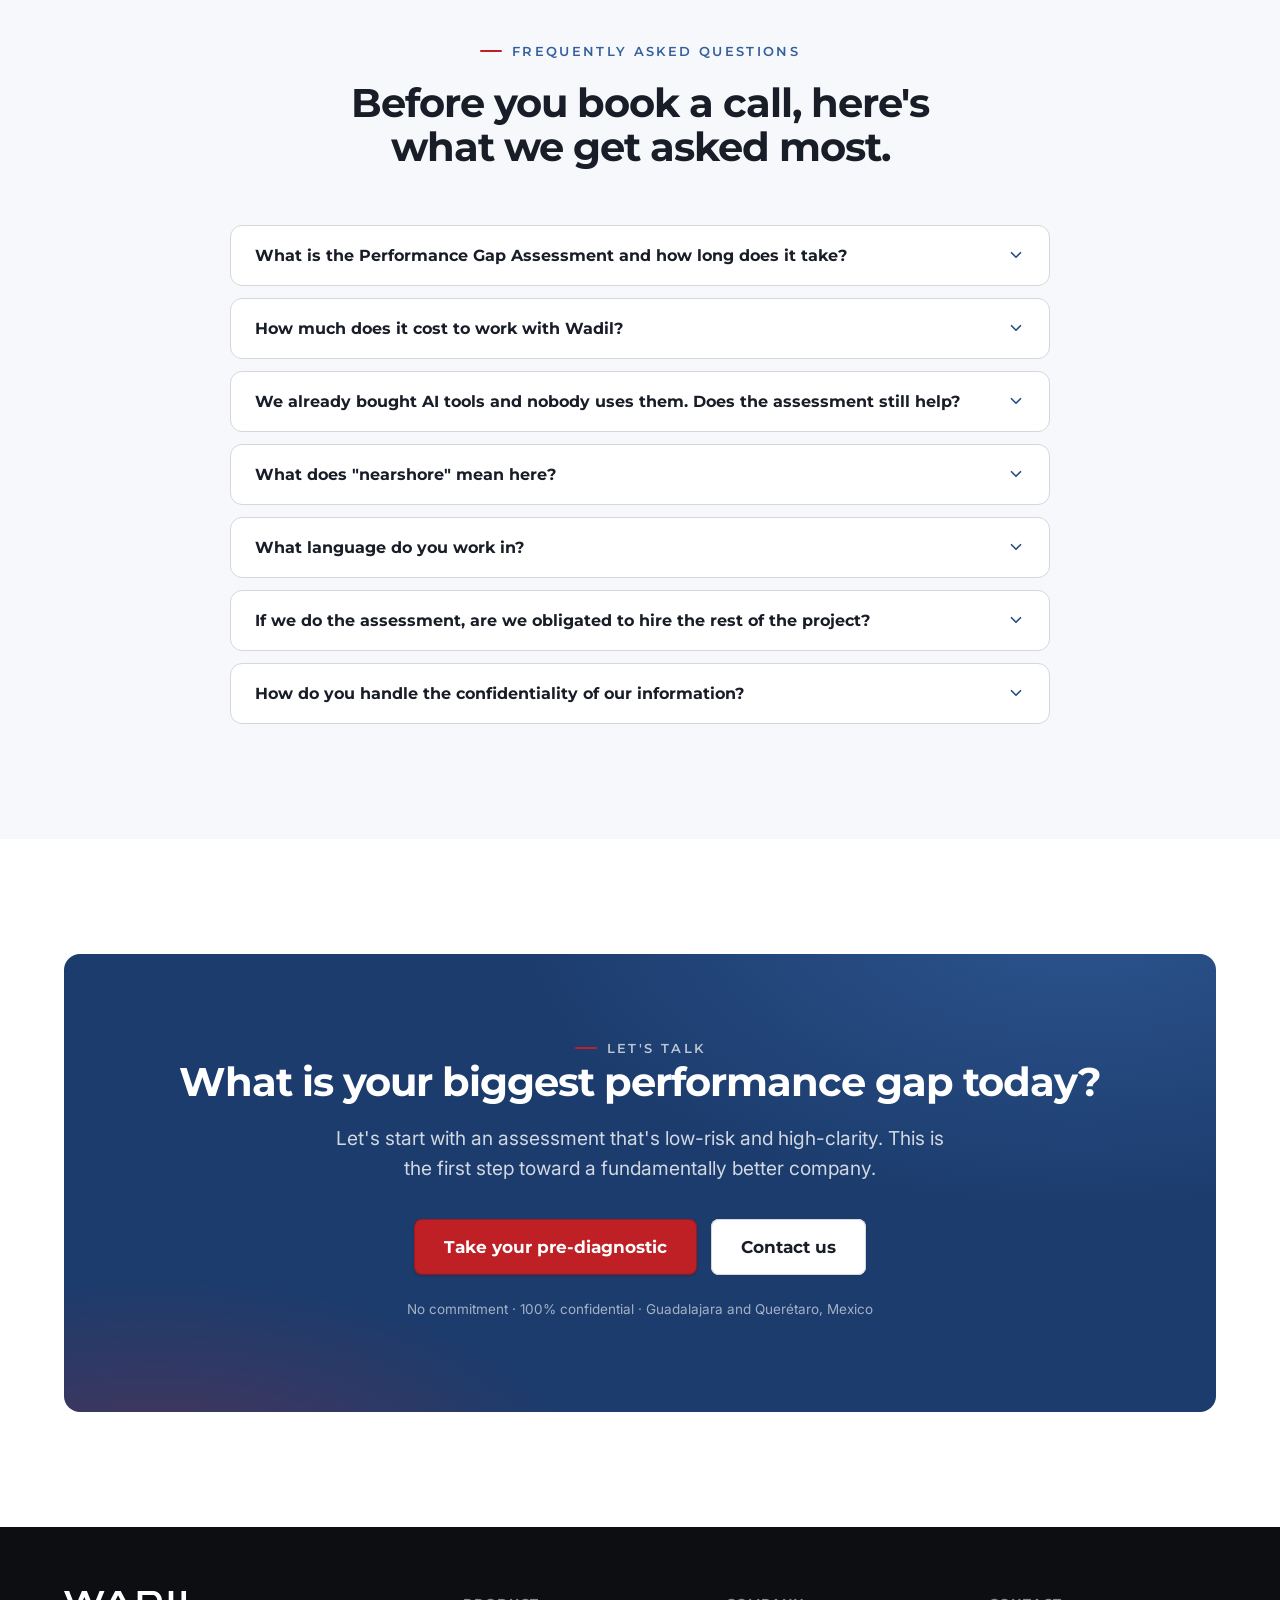
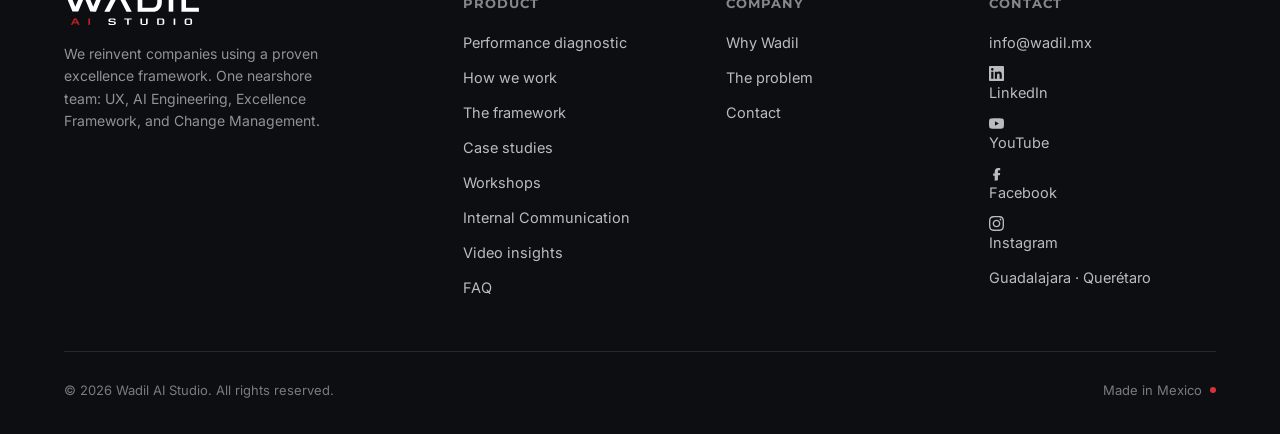
==== commit 0a24479e: "Quitar '(hasta 12 personas)' de la card de Liderazgo en home" ====
--- a/index.html
+++ b/index.html
@@ -315,7 +315,7 @@
           <h3 class="workshop-teaser__title" data-i18n="home_talleres.card2_title">Liderazgo + IA</h3>
           <p class="workshop-teaser__promise" data-i18n="home_talleres.card2_promise">De tener el puesto a ganarte la autoridad, con la velocidad que exige hoy el entorno.</p>
           <hr class="workshop-teaser__divider">
-          <p class="workshop-teaser__meta" data-i18n="home_talleres.card2_meta">Directores, mandos medios, puestos clave (hasta 12 personas).</p>
+          <p class="workshop-teaser__meta" data-i18n="home_talleres.card2_meta">Directores, mandos medios, puestos clave.</p>
           <div>
             <p class="workshop-teaser__pricing-label" data-i18n="workshop.pricing_label">INVERSIÓN</p>
             <div class="workshop-teaser__tier">
@@ -814,7 +814,7 @@
   </div>
 </footer>
 
-<script src="js/i18n.js?v=20260929c"></script>
+<script src="js/i18n.js?v=20260929d"></script>
 <script src="js/main.js?v=20260921"></script>
 <script defer src="https://cdnjs.cloudflare.com/ajax/libs/three.js/r134/three.min.js"></script>
 <script defer src="https://cdnjs.cloudflare.com/ajax/libs/vanta/0.5.24/vanta.waves.min.js"></script>
